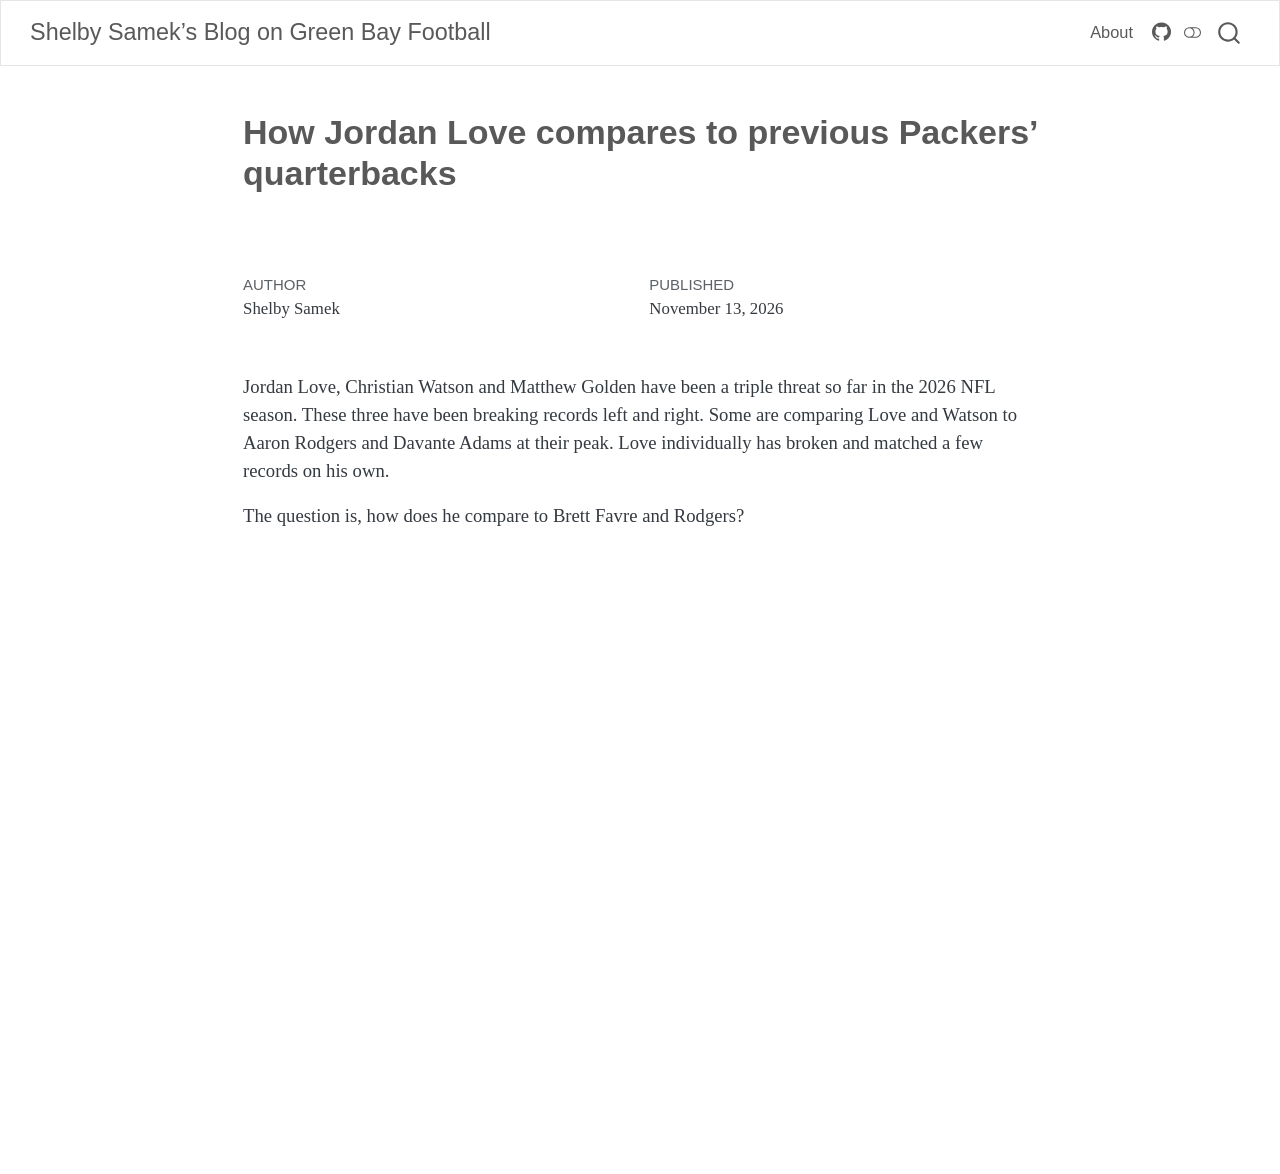
==== posts/greenbay-packers-football-jordanlove/index.html @ 393fd50a "commit intro" ====
<!DOCTYPE html>
<html xmlns="http://www.w3.org/1999/xhtml" lang="en" xml:lang="en"><head>

<meta charset="utf-8">
<meta name="generator" content="quarto-1.11.9">

<meta name="viewport" content="width=device-width, initial-scale=1.0, user-scalable=yes">

<meta name="author" content="Shelby Samek">
<meta name="dcterms.date" content="2026-11-13">

<title>How Jordan Love compares to previous Packers’ quarterbacks – Shelby Samek's Blog on Green Bay Football</title>
<style>
/* Default styles provided by pandoc.
** See https://pandoc.org/MANUAL.html#variables-for-html for config info.
*/
span.smallcaps{font-variant: small-caps;}
div.columns{display: flex; gap: 1.5em;}
div.column{flex: auto;}
@media screen {
div.columns{gap: min(4vw, 1.5em);}
div.column{overflow-x: auto;}
}
div.hanging-indent{margin-left: 1.5em; text-indent: -1.5em;}
ul.task-list{list-style: none;}
ul.task-list li input[type="checkbox"] {
  width: 0.8em;
  margin: 0 0.8em 0.2em -1em; /* quarto-specific, see https://github.com/quarto-dev/quarto-cli/issues/4556 */ 
  vertical-align: middle;
}
</style>


<script src="../../site_libs/quarto-nav/quarto-nav.js"></script>
<script src="../../site_libs/quarto-nav/headroom.min.js"></script>
<script src="../../site_libs/clipboard/clipboard.min.js"></script>
<script src="../../site_libs/quarto-search/autocomplete.umd.js"></script>
<script src="../../site_libs/quarto-search/fuse.min.js"></script>
<script src="../../site_libs/quarto-search/quarto-search.js"></script>
<meta name="quarto:offset" content="../../">
<link href="../../logo.png" rel="icon" type="image/png">
<script src="../../site_libs/quarto-html/quarto.js" type="module"></script>
<script src="../../site_libs/quarto-html/tabsets/tabsets.js" type="module"></script>
<script src="../../site_libs/quarto-html/scrollable-regions/scrollable-regions.js" type="module"></script>
<script src="../../site_libs/quarto-html/popper.min.js"></script>
<script src="../../site_libs/quarto-html/tippy.umd.min.js"></script>
<script src="../../site_libs/quarto-html/anchor.min.js"></script>
<link href="../../site_libs/quarto-html/tippy.css" rel="stylesheet">
<link href="../../site_libs/quarto-html/quarto-syntax-highlighting-63b5708e65d6cd79cd7618c58d0c21e7.css" rel="stylesheet" class="quarto-color-scheme" id="quarto-text-highlighting-styles">
<link href="../../site_libs/quarto-html/quarto-syntax-highlighting-dark-447e42e69aaa9833c0ba1b986f430b20.css" rel="stylesheet" class="quarto-color-scheme quarto-color-alternate" id="quarto-text-highlighting-styles">
<link href="../../site_libs/quarto-html/quarto-syntax-highlighting-63b5708e65d6cd79cd7618c58d0c21e7.css" rel="stylesheet" class="quarto-color-scheme-extra" id="quarto-text-highlighting-styles">
<script src="../../site_libs/bootstrap/bootstrap.min.js"></script>
<link href="../../site_libs/bootstrap/bootstrap-icons.css" rel="stylesheet">
<link href="../../site_libs/bootstrap/bootstrap-cbed20f07cd0a3452a6886fe8d146970.min.css" rel="stylesheet" append-hash="true" class="quarto-color-scheme" id="quarto-bootstrap" data-mode="light">
<link href="../../site_libs/bootstrap/bootstrap-dark-181d6909a009fe39f73b5212012c69f5.min.css" rel="stylesheet" append-hash="true" class="quarto-color-scheme quarto-color-alternate" id="quarto-bootstrap" data-mode="dark">
<link href="../../site_libs/bootstrap/bootstrap-cbed20f07cd0a3452a6886fe8d146970.min.css" rel="stylesheet" append-hash="true" class="quarto-color-scheme-extra" id="quarto-bootstrap" data-mode="light">
<script id="quarto-search-options" type="application/json">{
  "location": "navbar",
  "copy-button": false,
  "collapse-after": 3,
  "panel-placement": "end",
  "type": "overlay",
  "limit": 50,
  "keyboard-shortcut": [
    "f",
    "/",
    "s"
  ],
  "show-item-context": false,
  "language": {
    "search-no-results-text": "No results",
    "search-matching-documents-text": "matching documents",
    "search-copy-link-title": "Copy link to search",
    "search-hide-matches-text": "Hide additional matches",
    "search-more-match-text": "more match in this document",
    "search-more-matches-text": "more matches in this document",
    "search-clear-button-title": "Clear",
    "search-text-placeholder": "",
    "search-detached-cancel-button-title": "Cancel",
    "search-submit-button-title": "Submit",
    "search-label": "Search"
  }
}</script>


<link rel="stylesheet" href="../../styles.css">
</head>

<body class="nav-fixed fullcontent quarto-light"><a id="quarto-skip-link" class="visually-hidden-focusable" href="#quarto-document-content">Skip to main content</a><script id="quarto-html-before-body" type="application/javascript">
    const toggleBodyColorMode = (bsSheetEl) => {
      const mode = bsSheetEl.getAttribute("data-mode");
      const bodyEl = window.document.querySelector("body");
      if (mode === "dark") {
        bodyEl.classList.add("quarto-dark");
        bodyEl.classList.remove("quarto-light");
      } else {
        bodyEl.classList.add("quarto-light");
        bodyEl.classList.remove("quarto-dark");
      }
    }
    const toggleBodyColorPrimary = () => {
      const bsSheetEl = window.document.querySelector("link#quarto-bootstrap:not([rel=disabled-stylesheet])");
      if (bsSheetEl) {
        toggleBodyColorMode(bsSheetEl);
      }
    }
    const setColorSchemeToggle = (alternate) => {
      const toggles = window.document.querySelectorAll('.quarto-color-scheme-toggle');
      for (let i=0; i < toggles.length; i++) {
        const toggle = toggles[i];
        if (toggle) {
          toggle.setAttribute("aria-checked", alternate ? "true" : "false");
          if (alternate) {
            toggle.classList.add("alternate");
          } else {
            toggle.classList.remove("alternate");
          }
        }
      }
    };
    const toggleColorMode = (alternate) => {
      // Switch the stylesheets
      const primaryStylesheets = window.document.querySelectorAll('link.quarto-color-scheme:not(.quarto-color-alternate)');
      const alternateStylesheets = window.document.querySelectorAll('link.quarto-color-scheme.quarto-color-alternate');
      manageTransitions('#quarto-margin-sidebar .nav-link', false);
      if (alternate) {
        // note: dark is layered on light, we don't disable primary!
        enableStylesheet(alternateStylesheets);
        for (const sheetNode of alternateStylesheets) {
          if (sheetNode.id === "quarto-bootstrap") {
            toggleBodyColorMode(sheetNode);
          }
        }
      } else {
        disableStylesheet(alternateStylesheets);
        enableStylesheet(primaryStylesheets)
        toggleBodyColorPrimary();
      }
      manageTransitions('#quarto-margin-sidebar .nav-link', true);
      // Switch the toggles
      setColorSchemeToggle(alternate)
    }
    // Hack to workaround the fact that safari doesn't
    // properly recolor the scrollbar when toggling (#1455).
    // Not run on load: stylesheets are set before first paint there, and
    // scrolling would undo the scroll to a URL fragment (#14973).
    // The one pixel nudge keeps the reader where they were.
    const refreshSafariScrollbar = () => {
      if (navigator.userAgent.indexOf('Safari') > 0 && navigator.userAgent.indexOf('Chrome') == -1) {
        manageTransitions("body", false);
        const scrollY = window.scrollY;
        window.scrollTo(0, scrollY > 0 ? scrollY - 1 : 1);
        setTimeout(() => {
          window.scrollTo(0, scrollY);
          manageTransitions("body", true);
        }, 40);
      }
    }
    const disableStylesheet = (stylesheets) => {
      for (let i=0; i < stylesheets.length; i++) {
        const stylesheet = stylesheets[i];
        stylesheet.rel = 'disabled-stylesheet';
      }
    }
    const enableStylesheet = (stylesheets) => {
      for (let i=0; i < stylesheets.length; i++) {
        const stylesheet = stylesheets[i];
        if(stylesheet.rel !== 'stylesheet') { // for Chrome, which will still FOUC without this check
          stylesheet.rel = 'stylesheet';
        }
      }
    }
    const manageTransitions = (selector, allowTransitions) => {
      const els = window.document.querySelectorAll(selector);
      for (let i=0; i < els.length; i++) {
        const el = els[i];
        if (allowTransitions) {
          el.classList.remove('notransition');
        } else {
          el.classList.add('notransition');
        }
      }
    }
    const isFileUrl = () => {
      return window.location.protocol === 'file:';
    }
    const hasAlternateSentinel = () => {
      let styleSentinel = getColorSchemeSentinel();
      if (styleSentinel !== null) {
        return styleSentinel === "alternate";
      } else {
        return false;
      }
    }
    const setStyleSentinel = (alternate) => {
      const value = alternate ? "alternate" : "default";
      if (!isFileUrl()) {
        window.localStorage.setItem("quarto-color-scheme", value);
      } else {
        localAlternateSentinel = value;
      }
    }
    const getColorSchemeSentinel = () => {
      if (!isFileUrl()) {
        const storageValue = window.localStorage.getItem("quarto-color-scheme");
        return storageValue != null ? storageValue : localAlternateSentinel;
      } else {
        return localAlternateSentinel;
      }
    }
    const toggleGiscusIfUsed = (isAlternate, darkModeDefault) => {
      const baseTheme = document.querySelector('#giscus-base-theme')?.value ?? 'light';
      const alternateTheme = document.querySelector('#giscus-alt-theme')?.value ?? 'dark';
      let newTheme = '';
      if(authorPrefersDark) {
        newTheme = isAlternate ? baseTheme : alternateTheme;
      } else {
        newTheme = isAlternate ? alternateTheme : baseTheme;
      }
      const changeGiscusTheme = () => {
        // From: https://github.com/giscus/giscus/issues/336
        const sendMessage = (message) => {
          const iframe = document.querySelector('iframe.giscus-frame');
          if (!iframe) return;
          iframe.contentWindow.postMessage({ giscus: message }, 'https://giscus.app');
        }
        sendMessage({
          setConfig: {
            theme: newTheme
          }
        });
      }
      const isGiscussLoaded = window.document.querySelector('iframe.giscus-frame') !== null;
      if (isGiscussLoaded) {
        changeGiscusTheme();
      }
    };
    const authorPrefersDark = false;
    const darkModeDefault = authorPrefersDark;
      document.querySelector('link#quarto-text-highlighting-styles.quarto-color-scheme-extra').rel = 'disabled-stylesheet';
      document.querySelector('link#quarto-bootstrap.quarto-color-scheme-extra').rel = 'disabled-stylesheet';
    let localAlternateSentinel = darkModeDefault ? 'alternate' : 'default';
    // Dark / light mode switch
    window.quartoToggleColorScheme = () => {
      // Read the current dark / light value
      let toAlternate = !hasAlternateSentinel();
      toggleColorMode(toAlternate);
      refreshSafariScrollbar();
      setStyleSentinel(toAlternate);
      toggleGiscusIfUsed(toAlternate, darkModeDefault);
      window.dispatchEvent(new Event('resize'));
    };
    // Switch to dark mode if need be
    if (hasAlternateSentinel()) {
      toggleColorMode(true);
    } else {
      toggleColorMode(false);
    }
  </script>

<div id="quarto-search-results"></div>
  <header id="quarto-header" class="headroom fixed-top quarto-banner">
    <nav class="navbar navbar-expand-lg " data-bs-theme="dark" aria-label="Site">
      <div class="navbar-container container-fluid">
      <div class="navbar-brand-container mx-auto">
    <a class="navbar-brand" href="../../index.html">
    <span class="navbar-title">Shelby Samek’s Blog on Green Bay Football</span>
    </a>
  </div>
          <button class="navbar-toggler" type="button" data-bs-toggle="collapse" data-bs-target="#navbarCollapse" aria-controls="navbarCollapse" aria-expanded="false" aria-label="Toggle navigation" onclick="if (window.quartoToggleHeadroom) { window.quartoToggleHeadroom(); }">
  <span class="navbar-toggler-icon"></span>
</button>
          <div class="collapse navbar-collapse" id="navbarCollapse">
            <ul class="navbar-nav navbar-nav-scroll ms-auto">
  <li class="nav-item">
    <a class="nav-link" href="../../about.html"> 
<span class="menu-text">About</span></a>
  </li>  
  <li class="nav-item compact">
    <a class="nav-link" href="https://github.com/shelbysamek"> <i class="bi bi-github" role="img">
</i> 
<span class="menu-text"></span></a>
  </li>  
</ul>
          </div> <!-- /navcollapse -->
            <div class="quarto-navbar-tools">
  <button type="button" role="switch" aria-checked="false" class="quarto-color-scheme-toggle quarto-navigation-tool  px-1" onclick="window.quartoToggleColorScheme(); return false;" title="Toggle dark mode" aria-label="Toggle dark mode"><i class="bi"></i></button>
</div>
            <div id="quarto-search" class="" title="Search"></div>
      </div> <!-- /container-fluid -->
    </nav>
</header>
<!-- content -->
<header id="title-block-header" class="quarto-title-block default page-columns page-full">
  <div class="quarto-title-banner page-columns page-full">
    <div class="quarto-title column-body">
      <h1 class="title">How Jordan Love compares to previous Packers’ quarterbacks</h1>
                      </div>
  </div>
    
  
  <div class="quarto-title-meta">

      <div>
      <div class="quarto-title-meta-heading">Author</div>
      <div class="quarto-title-meta-contents">
               <p>Shelby Samek </p>
            </div>
    </div>
      
      <div>
      <div class="quarto-title-meta-heading">Published</div>
      <div class="quarto-title-meta-contents">
        <p class="date">November 13, 2026</p>
      </div>
    </div>
    
      
    </div>
    
  
  </header><div id="quarto-content" class="quarto-container page-columns page-rows-contents page-layout-article page-navbar">
<!-- sidebar -->
<!-- margin-sidebar -->
    
<!-- main -->
<main class="content quarto-banner-title-block" id="quarto-document-content" tabindex="-1">






<p>Jordan Love, Christian Watson and Matthew Golden have been a triple threat so far in the 2026 NFL season. These three have been breaking records left and right. Some are comparing Love and Watson to Aaron Rodgers and Davante Adams at their peak. Love individually has broken and matched a few records on his own.</p>
<p>The question is, how does he compare to Brett Favre and Rodgers?</p>
<p><br>
</p>



</main> <!-- /main -->
<script id="quarto-html-after-body" type="application/javascript">
  window.document.addEventListener("DOMContentLoaded", function (event) {
    // Ensure there is a toggle, if there isn't float one in the top right
    if (window.document.querySelector('.quarto-color-scheme-toggle') === null) {
      const toggle = window.document.createElement('button');
      toggle.type = "button";
      toggle.setAttribute("role", "switch");
      toggle.setAttribute("aria-checked", "false");
      toggle.classList.add('top-right');
      toggle.classList.add('quarto-color-scheme-toggle');
      toggle.setAttribute("aria-label", "Toggle dark mode");
      toggle.onclick = function() { try { window.quartoToggleColorScheme(); } catch {} return false; };
      const i = window.document.createElement("i");
      i.classList.add('bi');
      toggle.appendChild(i);
      // Put the toggle in a landmark of its own, so that landmark navigation
      // can reach it.
      //
      // The container is always a fresh direct child of body, and the toggle is
      // never moved into page furniture that the theme or the author controls.
      // The toggle is positioned against the page, so any ancestor that
      // establishes a containing block captures it: a positioned element or a
      // grid for position: absolute, and transform, filter, will-change or
      // contain for position: fixed. A direct child of body has none of these
      // to inherit, and the shift when one appears is silent and visual.
      //
      // ARIA says a document should have at most one banner, and axe reports a
      // duplicate whether or not the banners carry distinct labels. So use a
      // header when the page has no banner yet, and a named region otherwise.
      //
      // A header is a banner wherever it sits, unless it is inside sectioning
      // content, so this cannot just look at the children of body: a custom
      // page layout wraps the title block header in a plain div. An explicit
      // role="banner" always counts.
      const sectioning = 'article, aside, main, nav, section, [role="article"], [role="complementary"], [role="main"], [role="navigation"], [role="region"]';
      const hasBanner = Array.from(
        window.document.querySelectorAll('header:not([role]), [role="banner"]')
      ).some(function(el) {
        return el.hasAttribute("role") || el.closest(sectioning) === null;
      });
      const container = window.document.createElement(hasBanner ? "div" : "header");
      if (hasBanner) {
        container.setAttribute("role", "region");
        container.setAttribute("aria-label", "Toggle dark mode");
      }
      container.classList.add('quarto-color-scheme-toggle-container');
      container.appendChild(toggle);
      window.document.body.appendChild(container);
    }
    setColorSchemeToggle(hasAlternateSentinel())
    const icon = "";
    const anchorJS = new window.AnchorJS();
    anchorJS.options = {
      placement: 'right',
      icon: icon
    };
    anchorJS.add('.anchored');
    const isCodeAnnotation = (el) => {
      for (const clz of el.classList) {
        if (clz.startsWith('code-annotation-')) {                     
          return true;
        }
      }
      return false;
    }
    const onCopySuccess = function(e) {
      // button target
      const button = e.trigger;
      // don't keep focus
      button.blur();
      // flash "checked"
      button.classList.add('code-copy-button-checked');
      var currentTitle = button.getAttribute("title");
      button.setAttribute("title", "Copied!");
      let tooltip;
      if (window.bootstrap) {
        button.setAttribute("data-bs-toggle", "tooltip");
        button.setAttribute("data-bs-placement", "left");
        button.setAttribute("data-bs-title", "Copied!");
        tooltip = new bootstrap.Tooltip(button, 
          { trigger: "manual", 
            customClass: "code-copy-button-tooltip",
            offset: [0, -8]});
        tooltip.show();    
      }
      setTimeout(function() {
        if (tooltip) {
          tooltip.hide();
          button.removeAttribute("data-bs-title");
          button.removeAttribute("data-bs-toggle");
          button.removeAttribute("data-bs-placement");
        }
        button.setAttribute("title", currentTitle);
        button.classList.remove('code-copy-button-checked');
      }, 1000);
      // clear code selection
      e.clearSelection();
    }
    const getTextToCopy = function(trigger) {
      const outerScaffold = trigger.parentElement.cloneNode(true);
      const codeEl = outerScaffold.querySelector('code');
      for (const childEl of codeEl.children) {
        if (isCodeAnnotation(childEl)) {
          childEl.remove();
        }
      }
      return codeEl.innerText;
    }
    const clipboard = new window.ClipboardJS('.code-copy-button:not([data-in-quarto-modal])', {
      text: getTextToCopy
    });
    clipboard.on('success', onCopySuccess);
    if (window.document.getElementById('quarto-embedded-source-code-modal')) {
      const clipboardModal = new window.ClipboardJS('.code-copy-button[data-in-quarto-modal]', {
        text: getTextToCopy,
        container: window.document.getElementById('quarto-embedded-source-code-modal')
      });
      clipboardModal.on('success', onCopySuccess);
    }
      var localhostRegex = new RegExp(/^(?:http|https):\/\/localhost\:?[0-9]*\//);
      var mailtoRegex = new RegExp(/^mailto:/);
        var filterRegex = new RegExp('/' + window.location.host + '/');
      var isInternal = (href) => {
          return filterRegex.test(href) || localhostRegex.test(href) || mailtoRegex.test(href);
      }
      // Inspect non-navigation links and adorn them if external
      window.quartoDecorateExternalLinks = function (root) {
     var links = (root || window.document).querySelectorAll('a[href]:not(.nav-link):not(.navbar-brand):not(.toc-action):not(.sidebar-link):not(.sidebar-item-toggle):not(.pagination-link):not(.no-external):not([aria-hidden]):not(.dropdown-item):not(.quarto-navigation-tool):not(.about-link)');
      for (var i=0; i<links.length; i++) {
        const link = links[i];
        if (!isInternal(link.href)) {
          // undo the damage that might have been done by quarto-nav.js in the case of
          // links that we want to consider external
          if (link.dataset.originalHref !== undefined) {
            link.href = link.dataset.originalHref;
          }
          if (!link.classList.contains('no-external-icon')) {
          }
        }
      }
      };
      window.quartoDecorateExternalLinks(window.document);
    // Esc closes the popup (WCAG 1.4.13) and focus leaving both trigger and
    // popup closes it (WCAG 2.4.11); tippy handles neither for interactive popups.
    const hideOnEscAndFocusOut = {
      name: 'hideOnEscAndFocusOut',
      defaultValue: true,
      fn(instance) {
        const dismiss = () => {
          // A show scheduled by the trigger delay would otherwise reopen it
          instance.clearDelayTimeouts();
          instance.hide();
        };
        const onKeyDown = (event) => {
          if (event.key !== 'Escape') {
            return;
          }
          // Keep Esc from also reaching page handlers (e.g. reveal.js overview),
          // except an open reveal.js slide menu, which Esc should close too.
          // The menu handles keys only when its keyboard option is on.
          const menuHandlesEsc = window.Reveal?.getPlugin?.('menu')?.isOpen() &&
            window.Reveal.getConfig().menu?.keyboard !== false;
          if (!menuHandlesEsc) {
            event.stopPropagation();
          }
          if (instance.popper.contains(window.document.activeElement)) {
            // Disabled while refocusing so the focus trigger does not reopen it
            instance.disable();
            instance.reference.focus();
            instance.enable();
          }
          dismiss();
        };
        const onFocusOut = (event) => {
          const target = event.relatedTarget;
          if (target && !instance.reference.contains(target) &&
              !instance.popper.contains(target)) {
            dismiss();
          }
        };
        // On the trigger too: a click trigger (code-annotations: select) has no
        // blur handling. Attached for the instance's lifetime so leaving the
        // trigger also cancels a show still pending on the trigger delay.
        instance.reference.addEventListener('focusout', onFocusOut);
        return {
          onShow() {
            window.document.addEventListener('keydown', onKeyDown, true);
            instance.popper.addEventListener('focusout', onFocusOut);
          },
          onHide() {
            window.document.removeEventListener('keydown', onKeyDown, true);
            instance.popper.removeEventListener('focusout', onFocusOut);
          },
          onDestroy() {
            instance.reference.removeEventListener('focusout', onFocusOut);
          },
        };
      },
    };
    function tippyHover(el, contentFn, onTriggerFn, onUntriggerFn) {
      const config = {
        allowHTML: true,
        maxWidth: 500,
        delay: 100,
        arrow: false,
        appendTo: function(el) {
            return el.parentElement;
        },
        interactive: true,
        interactiveBorder: 10,
        theme: 'quarto',
        placement: 'bottom-start',
        plugins: [hideOnEscAndFocusOut],
      };
      if (contentFn) {
        config.content = contentFn;
      }
      if (onTriggerFn) {
        config.onTrigger = onTriggerFn;
      }
      if (onUntriggerFn) {
        config.onUntrigger = onUntriggerFn;
      }
      window.tippy(el, config); 
    }
    const noterefs = window.document.querySelectorAll('a[role="doc-noteref"]');
    for (var i=0; i<noterefs.length; i++) {
      const ref = noterefs[i];
      tippyHover(ref, function() {
        // use id or data attribute instead here
        let href = ref.getAttribute('data-footnote-href') || ref.getAttribute('href');
        try { href = new URL(href).hash; } catch {}
        const id = href.replace(/^#\/?/, "");
        const note = window.document.getElementById(id);
        if (note) {
          return note.innerHTML;
        } else {
          return "";
        }
      });
    }
    const xrefs = window.document.querySelectorAll('a.quarto-xref');
    const processXRef = (id, note) => {
      // Strip column container classes
      const stripColumnClz = (el) => {
        el.classList.remove("page-full", "page-columns");
        if (el.children) {
          for (const child of el.children) {
            stripColumnClz(child);
          }
        }
      }
      stripColumnClz(note)
      if (id === null || id.startsWith('sec-')) {
        // Special case sections, only their first couple elements
        const container = document.createElement("div");
        if (note.children && note.children.length > 2) {
          container.appendChild(note.children[0].cloneNode(true));
          for (let i = 1; i < note.children.length; i++) {
            const child = note.children[i];
            if (child.tagName === "P" && child.innerText === "") {
              continue;
            } else {
              container.appendChild(child.cloneNode(true));
              break;
            }
          }
          if (window.Quarto?.typesetMath) {
            window.Quarto.typesetMath(container);
          }
          return container.innerHTML
        } else {
          if (window.Quarto?.typesetMath) {
            window.Quarto.typesetMath(note);
          }
          return note.innerHTML;
        }
      } else {
        // Remove any anchor links if they are present
        const anchorLink = note.querySelector('a.anchorjs-link');
        if (anchorLink) {
          anchorLink.remove();
        }
        if (window.Quarto?.typesetMath) {
          window.Quarto.typesetMath(note);
        }
        if (note.classList.contains("callout")) {
          return note.outerHTML;
        } else {
          return note.innerHTML;
        }
      }
    }
    for (var i=0; i<xrefs.length; i++) {
      const xref = xrefs[i];
      tippyHover(xref, undefined, function(instance) {
        instance.disable();
        let url = xref.getAttribute('href');
        let hash = undefined; 
        if (url.startsWith('#')) {
          hash = url;
        } else {
          try { hash = new URL(url).hash; } catch {}
        }
        if (hash) {
          const id = hash.replace(/^#\/?/, "");
          const note = window.document.getElementById(id);
          if (note !== null) {
            try {
              const html = processXRef(id, note.cloneNode(true));
              instance.setContent(html);
            } finally {
              instance.enable();
              instance.show();
            }
          } else {
            // See if we can fetch this
            fetch(url.split('#')[0])
            .then(res => res.text())
            .then(html => {
              const parser = new DOMParser();
              const htmlDoc = parser.parseFromString(html, "text/html");
              const note = htmlDoc.getElementById(id);
              if (note !== null) {
                const html = processXRef(id, note);
                instance.setContent(html);
              } 
            }).finally(() => {
              instance.enable();
              instance.show();
            });
          }
        } else {
          // See if we can fetch a full url (with no hash to target)
          // This is a special case and we should probably do some content thinning / targeting
          fetch(url)
          .then(res => res.text())
          .then(html => {
            const parser = new DOMParser();
            const htmlDoc = parser.parseFromString(html, "text/html");
            const note = htmlDoc.querySelector('main.content');
            if (note !== null) {
              // This should only happen for chapter cross references
              // (since there is no id in the URL)
              // remove the first header
              if (note.children.length > 0 && note.children[0].tagName === "HEADER") {
                note.children[0].remove();
              }
              const html = processXRef(null, note);
              instance.setContent(html);
            } 
          }).finally(() => {
            instance.enable();
            instance.show();
          });
        }
      }, function(instance) {
      });
    }
        let selectedAnnoteEl;
        const selectorForAnnotation = ( cell, annotation) => {
          let cellAttr = 'data-code-cell="' + cell + '"';
          let lineAttr = 'data-code-annotation="' +  annotation + '"';
          const selector = 'span[' + cellAttr + '][' + lineAttr + ']';
          return selector;
        }
        const selectCodeLines = (annoteEl) => {
          const doc = window.document;
          const targetCell = annoteEl.getAttribute("data-target-cell");
          const targetAnnotation = annoteEl.getAttribute("data-target-annotation");
          const annoteSpan = window.document.querySelector(selectorForAnnotation(targetCell, targetAnnotation));
          const lines = annoteSpan.getAttribute("data-code-lines").split(",");
          const lineIds = lines.map((line) => {
            return targetCell + "-" + line;
          })
          // Each band is positioned against its own containing block, which is
          // not the offsetParent of the lines, so place it from client rects.
          const placeBand = (band, firstEl, lastEl, codeBlock) => {
            const container = band.offsetParent;
            if (container === null) {
              return;
            }
            const containerRect = container.getBoundingClientRect();
            // Reveal.js scales slides with a transform, so convert client
            // pixels back to the CSS pixels of the container.
            const scale = containerRect.height / container.offsetHeight || 1;
            const firstRect = firstEl.getBoundingClientRect();
            const lastRect = lastEl.getBoundingClientRect();
            const top = (firstRect.top - containerRect.top) / scale - container.clientTop + container.scrollTop;
            const height = (lastRect.bottom - firstRect.top) / scale;
            band.style.top = top - 2 + "px";
            band.style.height = height + 4 + "px";
            if (codeBlock) {
              // Without the copy button wrapper, the containing block is wider
              // than the code block, so span the code block explicitly.
              const blockRect = codeBlock.getBoundingClientRect();
              band.style.left = (blockRect.left - containerRect.left) / scale - container.clientLeft + container.scrollLeft + "px";
              band.style.width = blockRect.width / scale + "px";
            }
          };
          if (lineIds.length > 0) {
            const el = window.document.getElementById(lineIds[0]);
            const lastEl = window.document.getElementById(lineIds[lineIds.length - 1]);
            const parent = el.parentElement.parentElement;
            // cook up a div (if necessary) and position it
            let div = window.document.getElementById("code-annotation-line-highlight");
            if (div === null) {
              div = window.document.createElement("div");
              div.setAttribute("id", "code-annotation-line-highlight");
              div.style.position = 'absolute';
              parent.appendChild(div);
            }
            placeBand(div, el, lastEl, parent.closest("div.sourceCode") || parent);
            let gutterDiv = window.document.getElementById("code-annotation-line-highlight-gutter");
            if (gutterDiv === null) {
              gutterDiv = window.document.createElement("div");
              gutterDiv.setAttribute("id", "code-annotation-line-highlight-gutter");
              gutterDiv.style.position = 'absolute';
              const codeCell = window.document.getElementById(targetCell);
              const gutter = codeCell.querySelector('.code-annotation-gutter');
              gutter.appendChild(gutterDiv);
            }
            placeBand(gutterDiv, el, lastEl);
            selectedAnnoteEl = annoteEl;
          }
        };
        const unselectCodeLines = () => {
          const elementsIds = ["code-annotation-line-highlight", "code-annotation-line-highlight-gutter"];
          elementsIds.forEach((elId) => {
            const div = window.document.getElementById(elId);
            if (div) {
              div.remove();
            }
          });
          selectedAnnoteEl = undefined;
        };
          // Handle positioning of the toggle
      window.addEventListener(
        "resize",
        throttle(() => {
          elRect = undefined;
          if (selectedAnnoteEl) {
            selectCodeLines(selectedAnnoteEl);
          }
        }, 10)
      );
      function throttle(fn, ms) {
      let throttle = false;
      let timer;
        return (...args) => {
          if(!throttle) { // first call gets through
              fn.apply(this, args);
              throttle = true;
          } else { // all the others get throttled
              if(timer) clearTimeout(timer); // cancel #2
              timer = setTimeout(() => {
                fn.apply(this, args);
                timer = throttle = false;
              }, ms);
          }
        };
      }
        // Attach click handler to the DT
        const annoteDls = window.document.querySelectorAll('dt[data-target-cell]');
        for (const annoteDlNode of annoteDls) {
          annoteDlNode.addEventListener('click', (event) => {
            const clickedEl = event.target;
            if (clickedEl !== selectedAnnoteEl) {
              unselectCodeLines();
              const activeEl = window.document.querySelector('dt[data-target-cell].code-annotation-active');
              if (activeEl) {
                activeEl.classList.remove('code-annotation-active');
              }
              selectCodeLines(clickedEl);
              clickedEl.classList.add('code-annotation-active');
            } else {
              // Unselect the line
              unselectCodeLines();
              clickedEl.classList.remove('code-annotation-active');
            }
          });
        }
    const findCites = (el) => {
      const parentEl = el.parentElement;
      if (parentEl) {
        const cites = parentEl.dataset.cites;
        if (cites) {
          return {
            el,
            cites: cites.split(' ')
          };
        } else {
          return findCites(el.parentElement)
        }
      } else {
        return undefined;
      }
    };
    var bibliorefs = window.document.querySelectorAll('a[role="doc-biblioref"]');
    for (var i=0; i<bibliorefs.length; i++) {
      const ref = bibliorefs[i];
      const citeInfo = findCites(ref);
      if (citeInfo) {
        tippyHover(citeInfo.el, function() {
          var popup = window.document.createElement('div');
          citeInfo.cites.forEach(function(cite) {
            var citeDiv = window.document.createElement('div');
            citeDiv.classList.add('hanging-indent');
            citeDiv.classList.add('csl-entry');
            var biblioDiv = window.document.getElementById('ref-' + cite);
            if (biblioDiv) {
              citeDiv.innerHTML = biblioDiv.innerHTML;
            }
            popup.appendChild(citeDiv);
          });
          return popup.innerHTML;
        });
      }
    }
  });
  </script>
  <script type="application/javascript">
  window.quartoScrollableRegionsLabels = {"code":"Scrollable code","output":"Scrollable output"};
  </script>
</div> <!-- /content -->




</body></html>
---- site_libs/quarto-html/tippy.css ----
.tippy-box[data-animation=fade][data-state=hidden]{opacity:0}[data-tippy-root]{max-width:calc(100vw - 10px)}.tippy-box{position:relative;background-color:#333;color:#fff;border-radius:4px;font-size:14px;line-height:1.4;white-space:normal;outline:0;transition-property:transform,visibility,opacity}.tippy-box[data-placement^=top]>.tippy-arrow{bottom:0}.tippy-box[data-placement^=top]>.tippy-arrow:before{bottom:-7px;left:0;border-width:8px 8px 0;border-top-color:initial;transform-origin:center top}.tippy-box[data-placement^=bottom]>.tippy-arrow{top:0}.tippy-box[data-placement^=bottom]>.tippy-arrow:before{top:-7px;left:0;border-width:0 8px 8px;border-bottom-color:initial;transform-origin:center bottom}.tippy-box[data-placement^=left]>.tippy-arrow{right:0}.tippy-box[data-placement^=left]>.tippy-arrow:before{border-width:8px 0 8px 8px;border-left-color:initial;right:-7px;transform-origin:center left}.tippy-box[data-placement^=right]>.tippy-arrow{left:0}.tippy-box[data-placement^=right]>.tippy-arrow:before{left:-7px;border-width:8px 8px 8px 0;border-right-color:initial;transform-origin:center right}.tippy-box[data-inertia][data-state=visible]{transition-timing-function:cubic-bezier(.54,1.5,.38,1.11)}.tippy-arrow{width:16px;height:16px;color:#333}.tippy-arrow:before{content:"";position:absolute;border-color:transparent;border-style:solid}.tippy-content{position:relative;padding:5px 9px;z-index:1}
---- site_libs/quarto-html/quarto-syntax-highlighting-63b5708e65d6cd79cd7618c58d0c21e7.css ----
/* quarto syntax highlight colors */
:root {
  --quarto-hl-ot-color: #003B4F;
  --quarto-hl-at-color: #657422;
  --quarto-hl-ss-color: #20794D;
  --quarto-hl-an-color: #5E5E5E;
  --quarto-hl-fu-color: #4758AB;
  --quarto-hl-st-color: #20794D;
  --quarto-hl-cf-color: #003B4F;
  --quarto-hl-op-color: #5E5E5E;
  --quarto-hl-er-color: #AD0000;
  --quarto-hl-bn-color: #AD0000;
  --quarto-hl-al-color: #AD0000;
  --quarto-hl-va-color: #111111;
  --quarto-hl-bu-color: inherit;
  --quarto-hl-ex-color: inherit;
  --quarto-hl-pp-color: #AD0000;
  --quarto-hl-in-color: #5E5E5E;
  --quarto-hl-vs-color: #20794D;
  --quarto-hl-wa-color: #5E5E5E;
  --quarto-hl-do-color: #5E5E5E;
  --quarto-hl-im-color: #00769E;
  --quarto-hl-ch-color: #20794D;
  --quarto-hl-dt-color: #AD0000;
  --quarto-hl-fl-color: #AD0000;
  --quarto-hl-co-color: #5E5E5E;
  --quarto-hl-cv-color: #5E5E5E;
  --quarto-hl-cn-color: #8f5902;
  --quarto-hl-sc-color: #5E5E5E;
  --quarto-hl-dv-color: #AD0000;
  --quarto-hl-kw-color: #003B4F;
}

/* other quarto variables */
:root {
  --quarto-font-monospace: SFMono-Regular, Menlo, Monaco, Consolas, "Liberation Mono", "Courier New", monospace;
}

/* syntax highlight based on Pandoc's rules */
pre > code.sourceCode > span {
  color: #003B4F;
}

code.sourceCode > span {
  color: #003B4F;
}

div.sourceCode,
div.sourceCode pre.sourceCode {
  color: #003B4F;
}

/* Normal */
code span {
  color: #003B4F;
}

/* Alert */
code span.al {
  color: #AD0000;
  font-style: inherit;
}

/* Annotation */
code span.an {
  color: #5E5E5E;
  font-style: inherit;
}

/* Attribute */
code span.at {
  color: #657422;
  font-style: inherit;
}

/* BaseN */
code span.bn {
  color: #AD0000;
  font-style: inherit;
}

/* BuiltIn */
code span.bu {
  font-style: inherit;
}

/* ControlFlow */
code span.cf {
  color: #003B4F;
  font-weight: bold;
  font-style: inherit;
}

/* Char */
code span.ch {
  color: #20794D;
  font-style: inherit;
}

/* Constant */
code span.cn {
  color: #8f5902;
  font-style: inherit;
}

/* Comment */
code span.co {
  color: #5E5E5E;
  font-style: inherit;
}

/* CommentVar */
code span.cv {
  color: #5E5E5E;
  font-style: italic;
}

/* Documentation */
code span.do {
  color: #5E5E5E;
  font-style: italic;
}

/* DataType */
code span.dt {
  color: #AD0000;
  font-style: inherit;
}

/* DecVal */
code span.dv {
  color: #AD0000;
  font-style: inherit;
}

/* Error */
code span.er {
  color: #AD0000;
  font-style: inherit;
}

/* Extension */
code span.ex {
  font-style: inherit;
}

/* Float */
code span.fl {
  color: #AD0000;
  font-style: inherit;
}

/* Function */
code span.fu {
  color: #4758AB;
  font-style: inherit;
}

/* Import */
code span.im {
  color: #00769E;
  font-style: inherit;
}

/* Information */
code span.in {
  color: #5E5E5E;
  font-style: inherit;
}

/* Keyword */
code span.kw {
  color: #003B4F;
  font-weight: bold;
  font-style: inherit;
}

/* Operator */
code span.op {
  color: #5E5E5E;
  font-style: inherit;
}

/* Other */
code span.ot {
  color: #003B4F;
  font-style: inherit;
}

/* Preprocessor */
code span.pp {
  color: #AD0000;
  font-style: inherit;
}

/* SpecialChar */
code span.sc {
  color: #5E5E5E;
  font-style: inherit;
}

/* SpecialString */
code span.ss {
  color: #20794D;
  font-style: inherit;
}

/* String */
code span.st {
  color: #20794D;
  font-style: inherit;
}

/* Variable */
code span.va {
  color: #111111;
  font-style: inherit;
}

/* VerbatimString */
code span.vs {
  color: #20794D;
  font-style: inherit;
}

/* Warning */
code span.wa {
  color: #5E5E5E;
  font-style: italic;
}

.prevent-inlining {
  content: "</";
}

/*# sourceMappingURL=054cc16b9e9817627be6994582d2ffb5.css.map */
---- site_libs/quarto-html/quarto-syntax-highlighting-dark-447e42e69aaa9833c0ba1b986f430b20.css ----
/* quarto syntax highlight colors */
:root {
  --quarto-hl-al-color: #f07178;
  --quarto-hl-an-color: #d4d0ab;
  --quarto-hl-at-color: #00e0e0;
  --quarto-hl-bn-color: #d4d0ab;
  --quarto-hl-bu-color: #abe338;
  --quarto-hl-ch-color: #abe338;
  --quarto-hl-co-color: #f8f8f2;
  --quarto-hl-cv-color: #ffd700;
  --quarto-hl-cn-color: #ffd700;
  --quarto-hl-cf-color: #ffa07a;
  --quarto-hl-dt-color: #ffa07a;
  --quarto-hl-dv-color: #d4d0ab;
  --quarto-hl-do-color: #f8f8f2;
  --quarto-hl-er-color: #f07178;
  --quarto-hl-ex-color: #00e0e0;
  --quarto-hl-fl-color: #d4d0ab;
  --quarto-hl-fu-color: #ffa07a;
  --quarto-hl-im-color: #abe338;
  --quarto-hl-in-color: #d4d0ab;
  --quarto-hl-kw-color: #ffa07a;
  --quarto-hl-op-color: #ffa07a;
  --quarto-hl-ot-color: #00e0e0;
  --quarto-hl-pp-color: #dcc6e0;
  --quarto-hl-re-color: #00e0e0;
  --quarto-hl-sc-color: #abe338;
  --quarto-hl-ss-color: #abe338;
  --quarto-hl-st-color: #abe338;
  --quarto-hl-va-color: #00e0e0;
  --quarto-hl-vs-color: #abe338;
  --quarto-hl-wa-color: #dcc6e0;
}

/* other quarto variables */
:root {
  --quarto-font-monospace: SFMono-Regular, Menlo, Monaco, Consolas, "Liberation Mono", "Courier New", monospace;
}

/* syntax highlight based on Pandoc's rules */
pre > code.sourceCode > span {
  color: #f8f8f2;
}

code.sourceCode > span {
  color: #f8f8f2;
}

div.sourceCode,
div.sourceCode pre.sourceCode {
  color: #f8f8f2;
}

/* Normal */
code span {
  color: #f8f8f2;
}

/* Alert */
code span.al {
  color: #f07178;
}

/* Annotation */
code span.an {
  color: #d4d0ab;
}

/* Attribute */
code span.at {
  color: #00e0e0;
}

/* BaseN */
code span.bn {
  color: #d4d0ab;
}

/* BuiltIn */
code span.bu {
  color: #abe338;
}

/* ControlFlow */
code span.cf {
  font-weight: bold;
  color: #ffa07a;
}

/* Char */
code span.ch {
  color: #abe338;
}

/* Constant */
code span.cn {
  color: #ffd700;
}

/* Comment */
code span.co {
  font-style: italic;
  color: #f8f8f2;
}

/* CommentVar */
code span.cv {
  color: #ffd700;
}

/* Documentation */
code span.do {
  color: #f8f8f2;
}

/* DataType */
code span.dt {
  color: #ffa07a;
}

/* DecVal */
code span.dv {
  color: #d4d0ab;
}

/* Error */
code span.er {
  color: #f07178;
  text-decoration: underline;
}

/* Extension */
code span.ex {
  font-weight: bold;
  color: #00e0e0;
}

/* Float */
code span.fl {
  color: #d4d0ab;
}

/* Function */
code span.fu {
  color: #ffa07a;
}

/* Import */
code span.im {
  color: #abe338;
}

/* Information */
code span.in {
  color: #d4d0ab;
}

/* Keyword */
code span.kw {
  font-weight: bold;
  color: #ffa07a;
}

/* Operator */
code span.op {
  color: #ffa07a;
}

/* Other */
code span.ot {
  color: #00e0e0;
}

/* Preprocessor */
code span.pp {
  color: #dcc6e0;
}

/* RegionMarker */
code span.re {
  background-color: #f8f8f2;
  color: #00e0e0;
}

/* SpecialChar */
code span.sc {
  color: #abe338;
}

/* SpecialString */
code span.ss {
  color: #abe338;
}

/* String */
code span.st {
  color: #abe338;
}

/* Variable */
code span.va {
  color: #00e0e0;
}

/* VerbatimString */
code span.vs {
  color: #abe338;
}

/* Warning */
code span.wa {
  color: #dcc6e0;
}

.prevent-inlining {
  content: "</";
}

/*# sourceMappingURL=be8e1111c2b710f7c3a4926ffa2967aa.css.map */
---- site_libs/quarto-html/quarto-syntax-highlighting-63b5708e65d6cd79cd7618c58d0c21e7.css ----
/* quarto syntax highlight colors */
:root {
  --quarto-hl-ot-color: #003B4F;
  --quarto-hl-at-color: #657422;
  --quarto-hl-ss-color: #20794D;
  --quarto-hl-an-color: #5E5E5E;
  --quarto-hl-fu-color: #4758AB;
  --quarto-hl-st-color: #20794D;
  --quarto-hl-cf-color: #003B4F;
  --quarto-hl-op-color: #5E5E5E;
  --quarto-hl-er-color: #AD0000;
  --quarto-hl-bn-color: #AD0000;
  --quarto-hl-al-color: #AD0000;
  --quarto-hl-va-color: #111111;
  --quarto-hl-bu-color: inherit;
  --quarto-hl-ex-color: inherit;
  --quarto-hl-pp-color: #AD0000;
  --quarto-hl-in-color: #5E5E5E;
  --quarto-hl-vs-color: #20794D;
  --quarto-hl-wa-color: #5E5E5E;
  --quarto-hl-do-color: #5E5E5E;
  --quarto-hl-im-color: #00769E;
  --quarto-hl-ch-color: #20794D;
  --quarto-hl-dt-color: #AD0000;
  --quarto-hl-fl-color: #AD0000;
  --quarto-hl-co-color: #5E5E5E;
  --quarto-hl-cv-color: #5E5E5E;
  --quarto-hl-cn-color: #8f5902;
  --quarto-hl-sc-color: #5E5E5E;
  --quarto-hl-dv-color: #AD0000;
  --quarto-hl-kw-color: #003B4F;
}

/* other quarto variables */
:root {
  --quarto-font-monospace: SFMono-Regular, Menlo, Monaco, Consolas, "Liberation Mono", "Courier New", monospace;
}

/* syntax highlight based on Pandoc's rules */
pre > code.sourceCode > span {
  color: #003B4F;
}

code.sourceCode > span {
  color: #003B4F;
}

div.sourceCode,
div.sourceCode pre.sourceCode {
  color: #003B4F;
}

/* Normal */
code span {
  color: #003B4F;
}

/* Alert */
code span.al {
  color: #AD0000;
  font-style: inherit;
}

/* Annotation */
code span.an {
  color: #5E5E5E;
  font-style: inherit;
}

/* Attribute */
code span.at {
  color: #657422;
  font-style: inherit;
}

/* BaseN */
code span.bn {
  color: #AD0000;
  font-style: inherit;
}

/* BuiltIn */
code span.bu {
  font-style: inherit;
}

/* ControlFlow */
code span.cf {
  color: #003B4F;
  font-weight: bold;
  font-style: inherit;
}

/* Char */
code span.ch {
  color: #20794D;
  font-style: inherit;
}

/* Constant */
code span.cn {
  color: #8f5902;
  font-style: inherit;
}

/* Comment */
code span.co {
  color: #5E5E5E;
  font-style: inherit;
}

/* CommentVar */
code span.cv {
  color: #5E5E5E;
  font-style: italic;
}

/* Documentation */
code span.do {
  color: #5E5E5E;
  font-style: italic;
}

/* DataType */
code span.dt {
  color: #AD0000;
  font-style: inherit;
}

/* DecVal */
code span.dv {
  color: #AD0000;
  font-style: inherit;
}

/* Error */
code span.er {
  color: #AD0000;
  font-style: inherit;
}

/* Extension */
code span.ex {
  font-style: inherit;
}

/* Float */
code span.fl {
  color: #AD0000;
  font-style: inherit;
}

/* Function */
code span.fu {
  color: #4758AB;
  font-style: inherit;
}

/* Import */
code span.im {
  color: #00769E;
  font-style: inherit;
}

/* Information */
code span.in {
  color: #5E5E5E;
  font-style: inherit;
}

/* Keyword */
code span.kw {
  color: #003B4F;
  font-weight: bold;
  font-style: inherit;
}

/* Operator */
code span.op {
  color: #5E5E5E;
  font-style: inherit;
}

/* Other */
code span.ot {
  color: #003B4F;
  font-style: inherit;
}

/* Preprocessor */
code span.pp {
  color: #AD0000;
  font-style: inherit;
}

/* SpecialChar */
code span.sc {
  color: #5E5E5E;
  font-style: inherit;
}

/* SpecialString */
code span.ss {
  color: #20794D;
  font-style: inherit;
}

/* String */
code span.st {
  color: #20794D;
  font-style: inherit;
}

/* Variable */
code span.va {
  color: #111111;
  font-style: inherit;
}

/* VerbatimString */
code span.vs {
  color: #20794D;
  font-style: inherit;
}

/* Warning */
code span.wa {
  color: #5E5E5E;
  font-style: italic;
}

.prevent-inlining {
  content: "</";
}

/*# sourceMappingURL=054cc16b9e9817627be6994582d2ffb5.css.map */
---- styles.css ----
/* css styles */
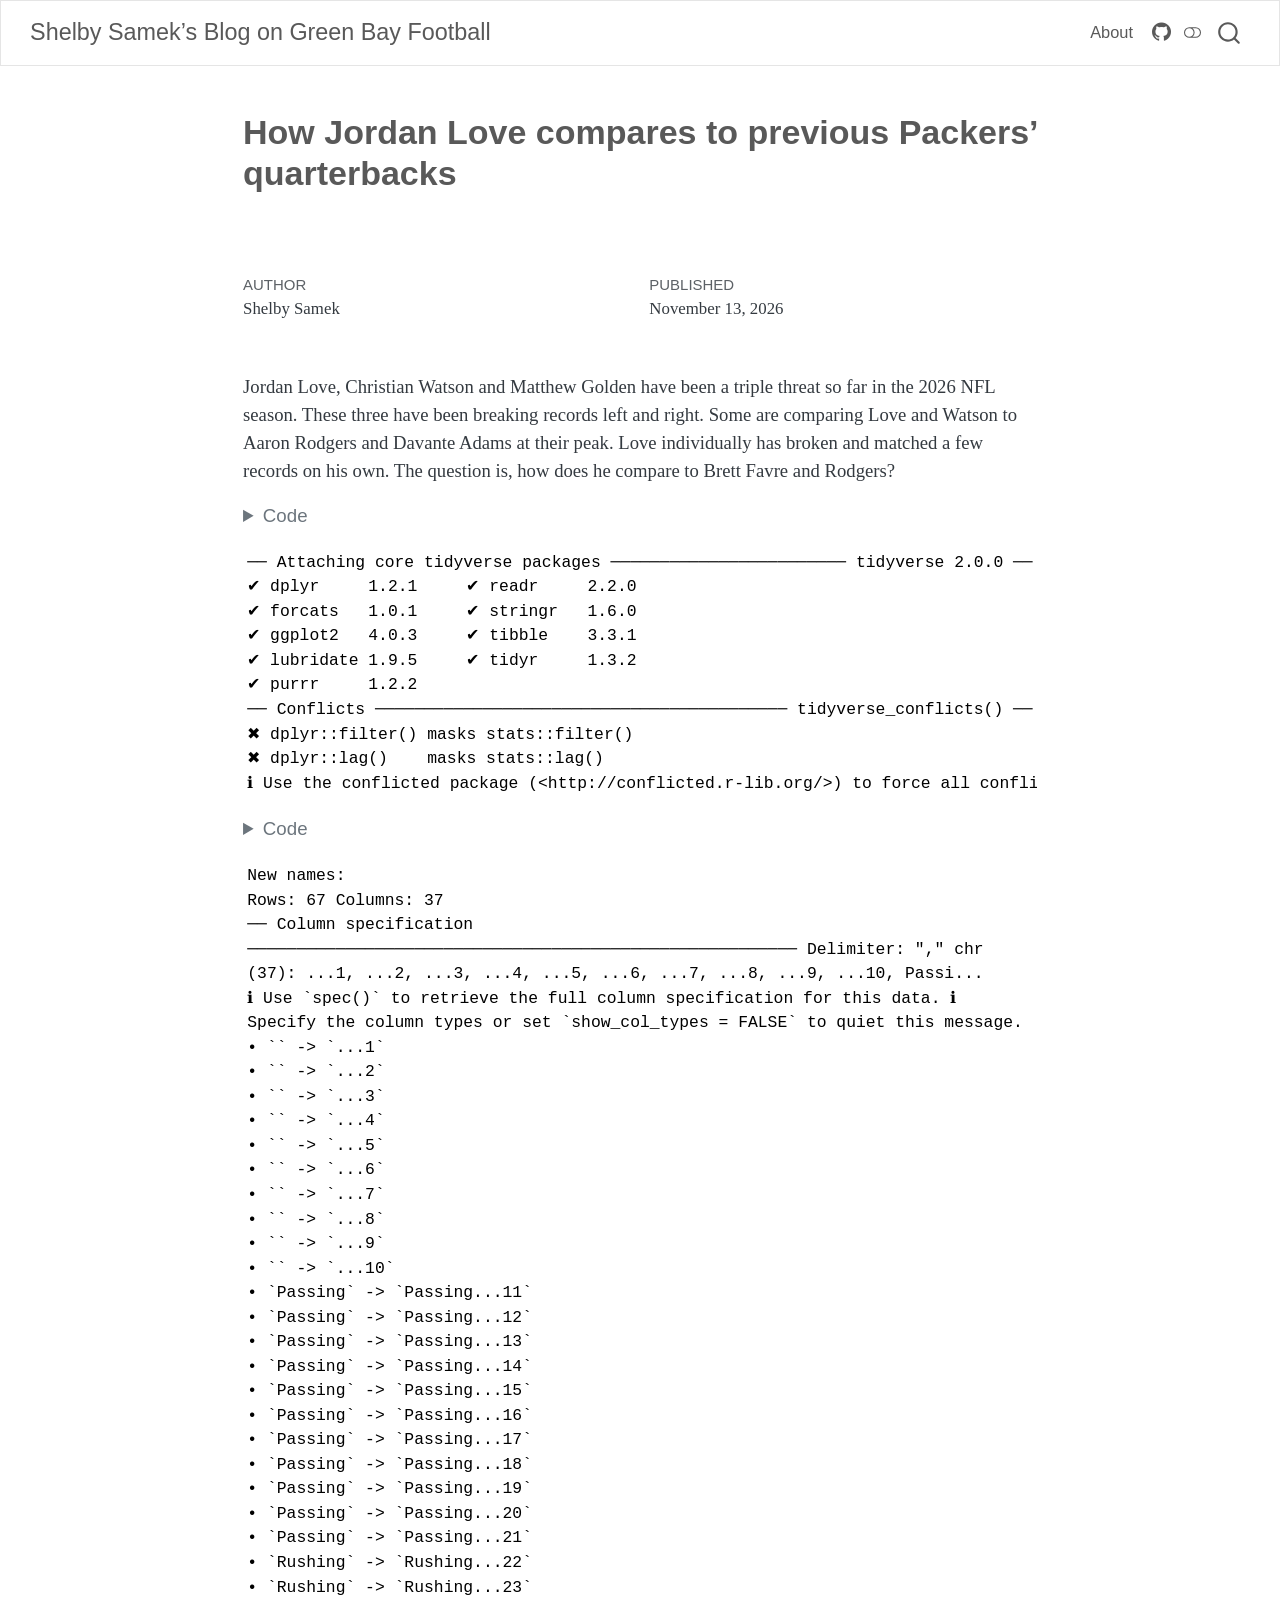
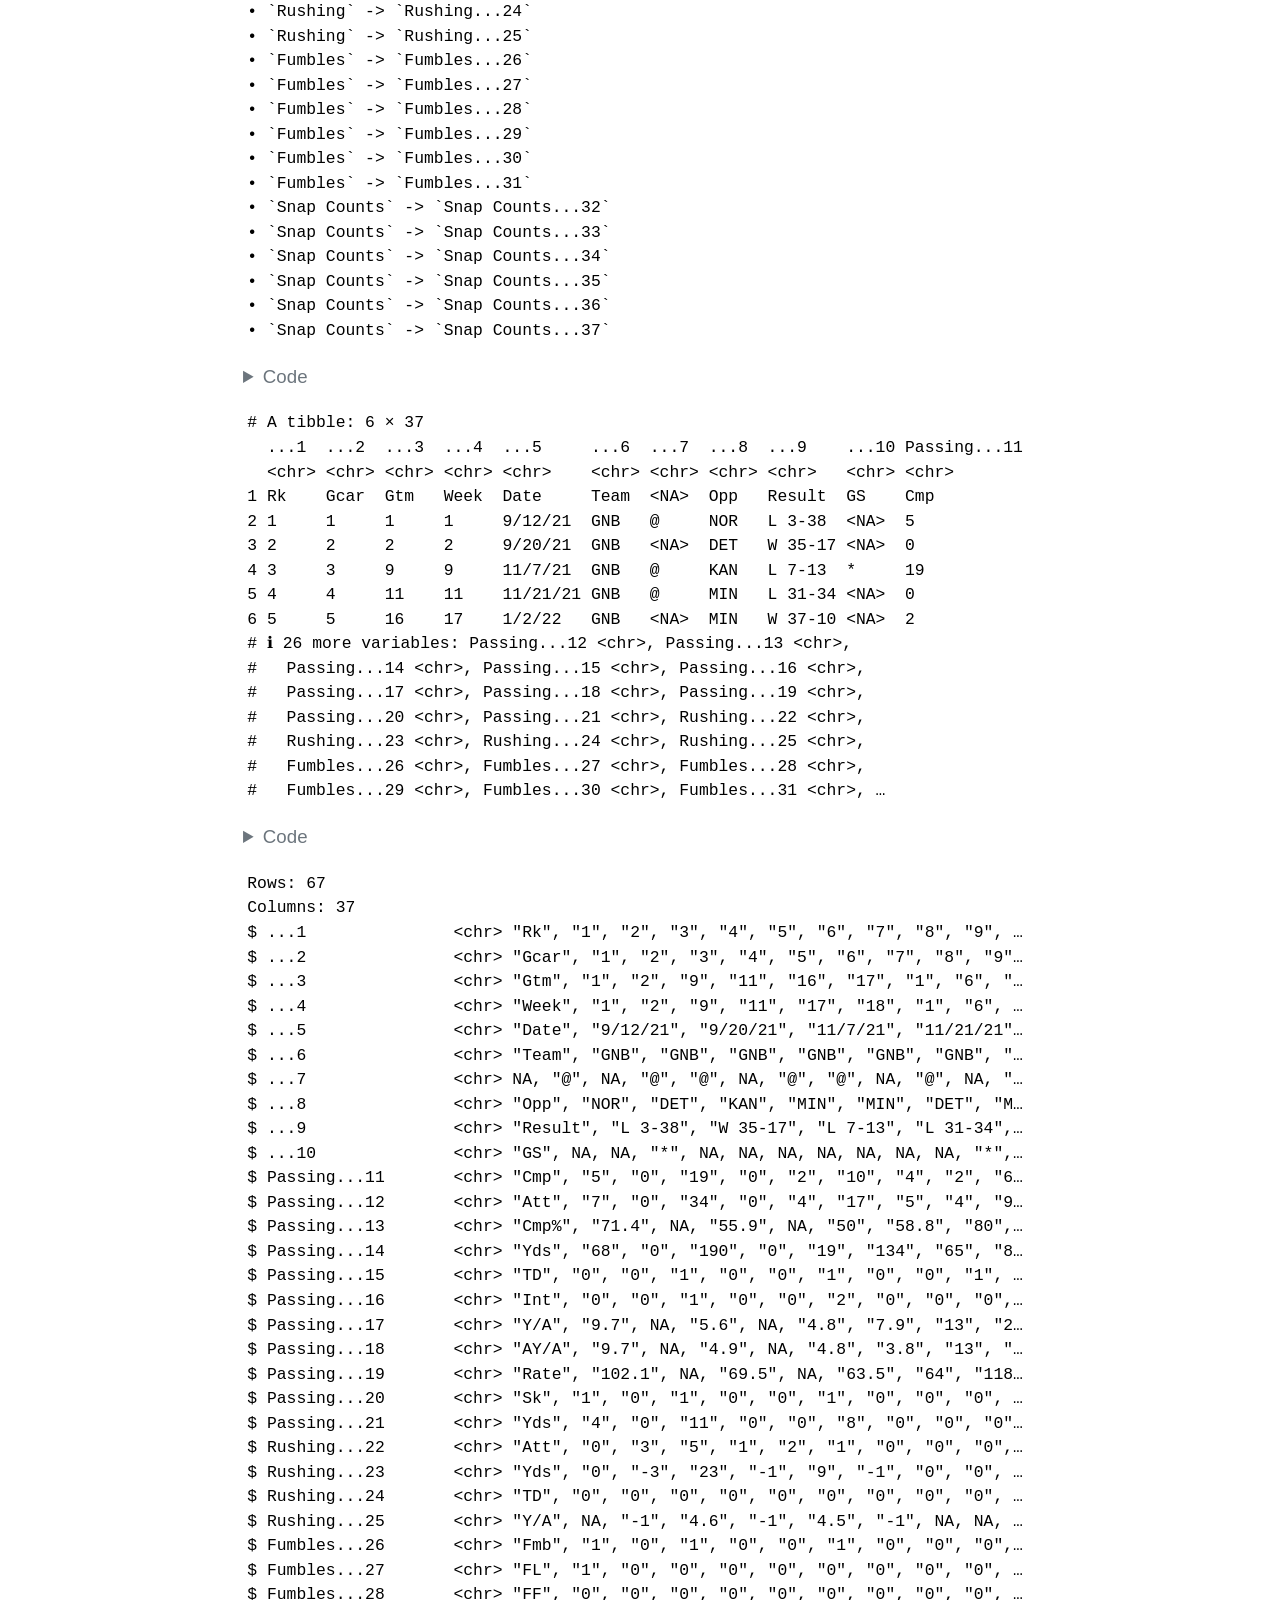
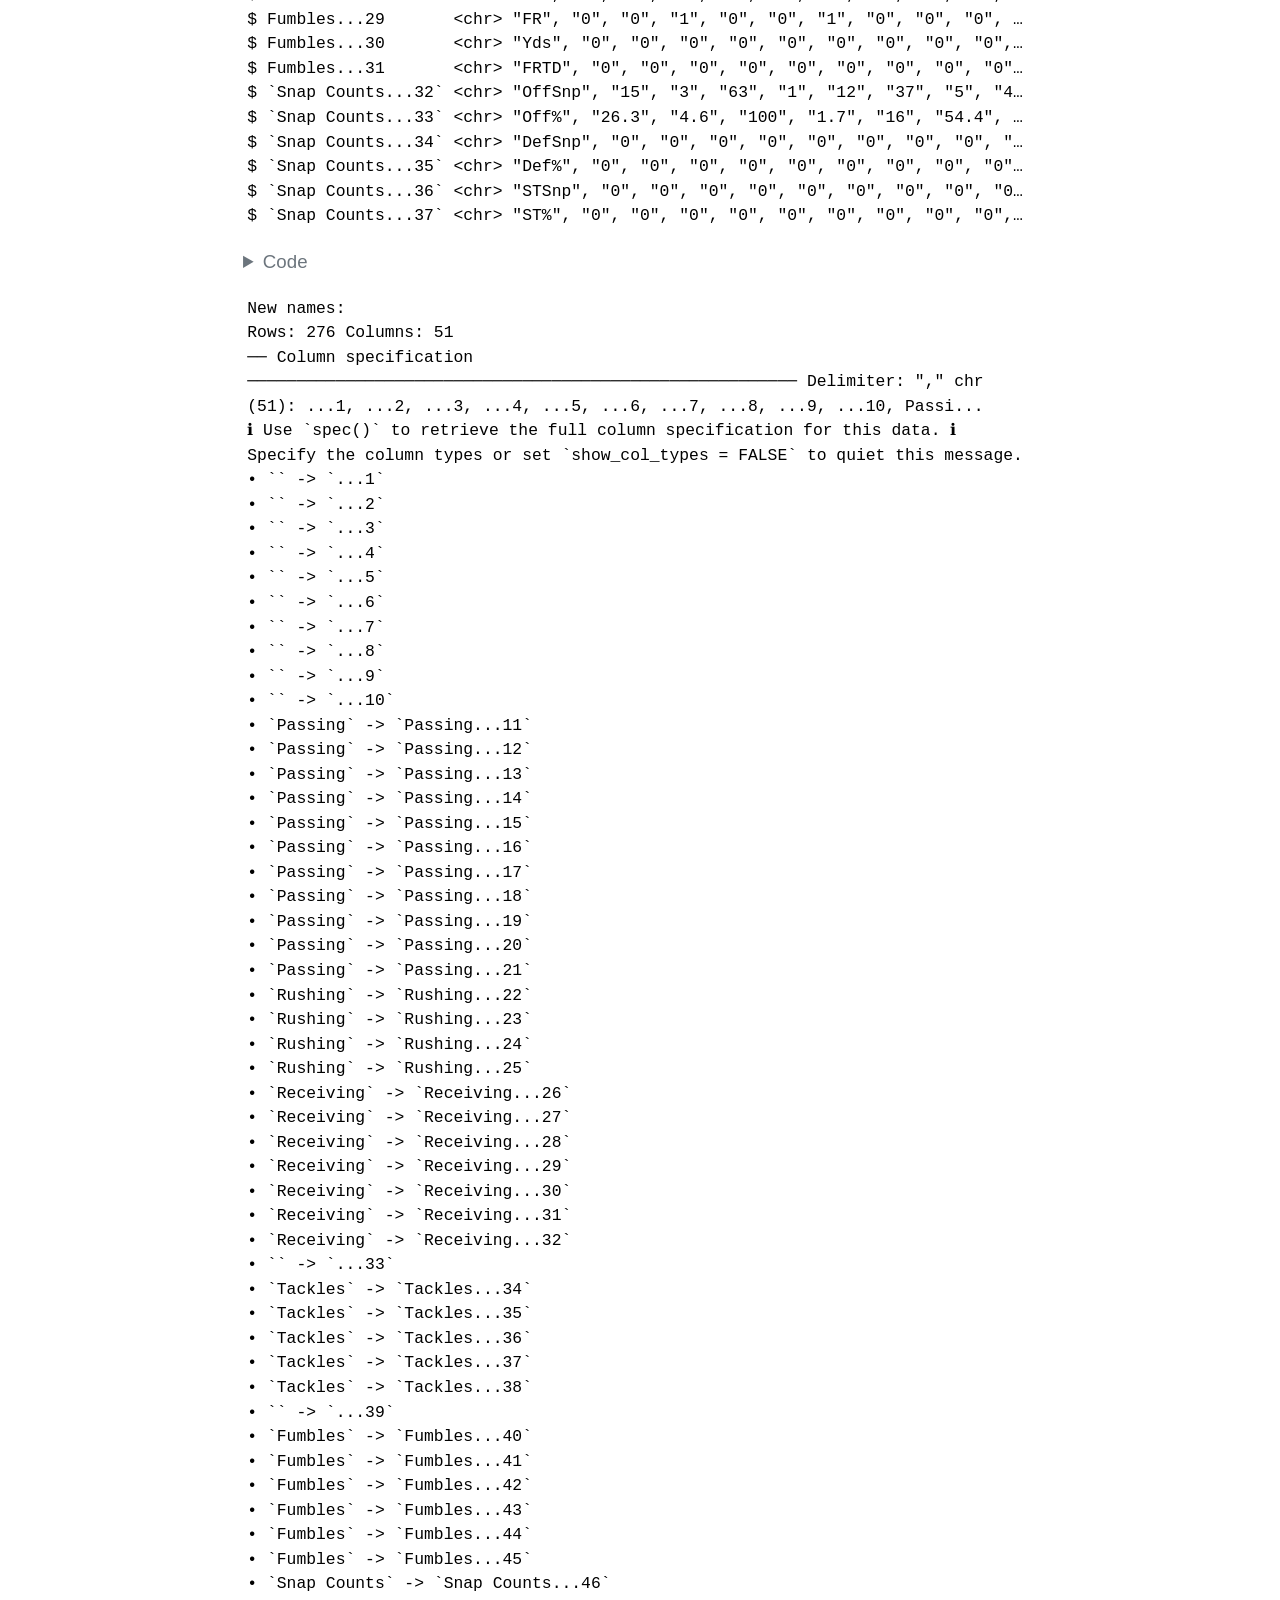
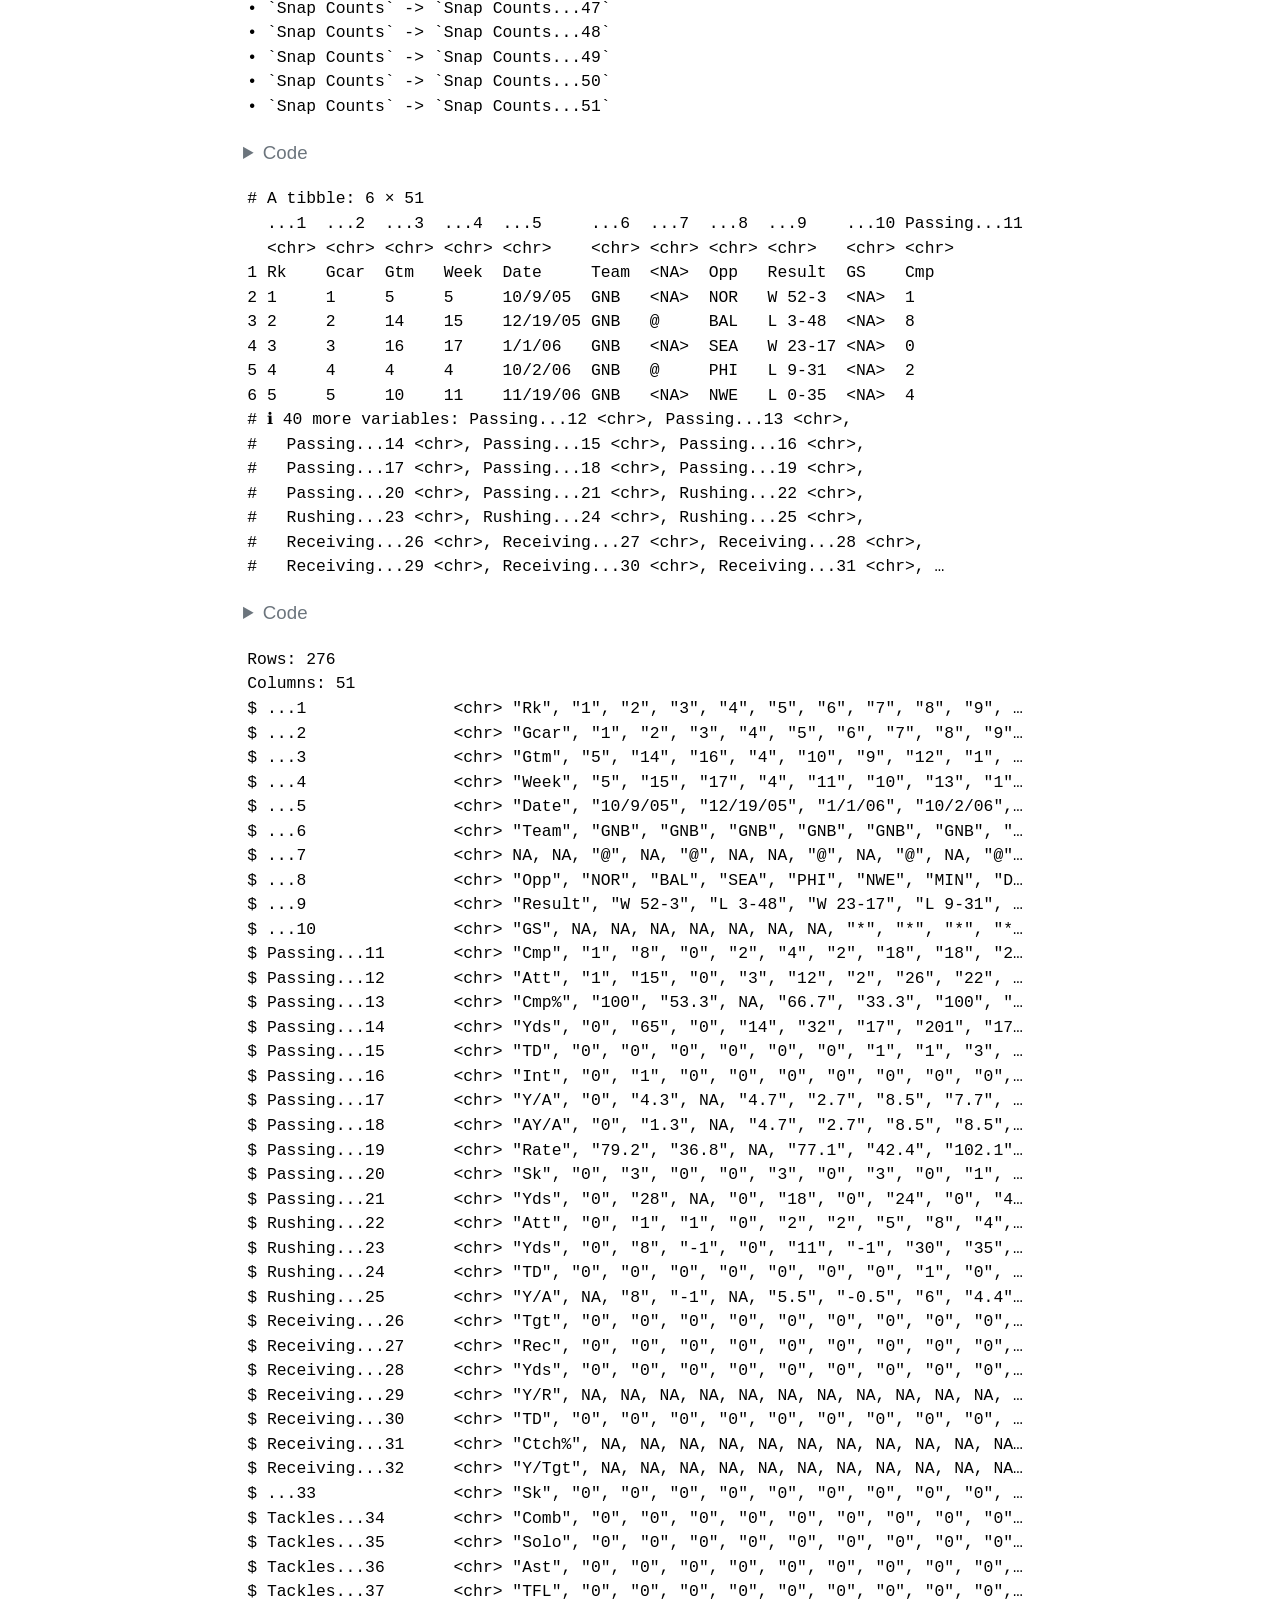
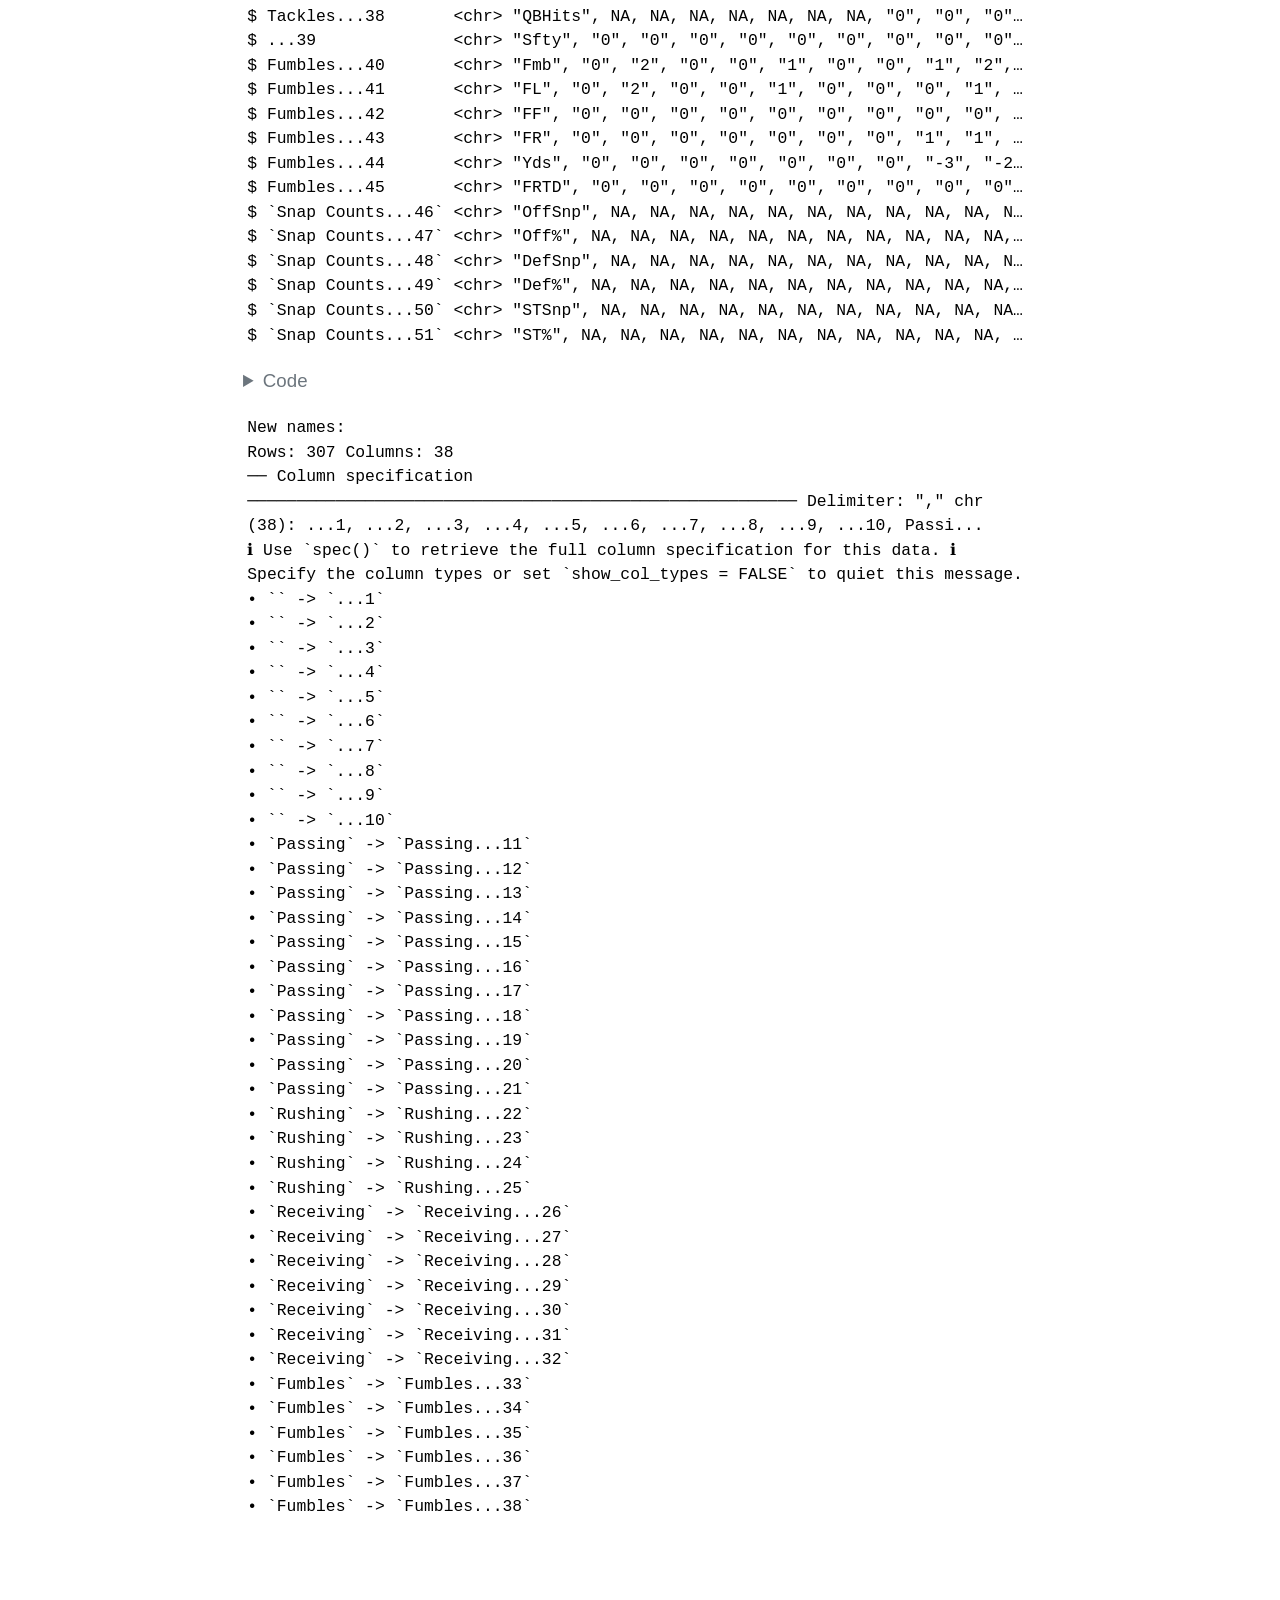
==== commit 945a99e3: "commit charts" ====
--- a/posts/greenbay-packers-football-jordanlove/index.html
+++ b/posts/greenbay-packers-football-jordanlove/index.html
@@ -27,6 +27,41 @@
   width: 0.8em;
   margin: 0 0.8em 0.2em -1em; /* quarto-specific, see https://github.com/quarto-dev/quarto-cli/issues/4556 */ 
   vertical-align: middle;
+}
+/* CSS for syntax highlighting */
+html { -webkit-text-size-adjust: 100%; }
+pre > code.sourceCode { white-space: pre; position: relative; }
+pre > code.sourceCode > span { display: inline-block; line-height: 1.25; }
+pre > code.sourceCode > span:empty { height: 1.2em; }
+.sourceCode { overflow: visible; }
+code.sourceCode > span { color: inherit; text-decoration: inherit; }
+div.sourceCode { margin: 1em 0; }
+pre.sourceCode { margin: 0; }
+@media screen {
+div.sourceCode { overflow: auto; }
+}
+@media print {
+pre > code.sourceCode { white-space: pre-wrap; }
+pre > code.sourceCode > span { text-indent: -5em; padding-left: 5em; }
+}
+pre.numberSource code
+  { counter-reset: source-line 0; }
+pre.numberSource code > span
+  { position: relative; left: -4em; counter-increment: source-line; }
+pre.numberSource code > span > a:first-child::before
+  { content: counter(source-line);
+    position: relative; left: -1em; text-align: right; vertical-align: baseline;
+    border: none; display: inline-block;
+    -webkit-touch-callout: none; -webkit-user-select: none;
+    -khtml-user-select: none; -moz-user-select: none;
+    -ms-user-select: none; user-select: none;
+    padding: 0 4px; width: 4em;
+  }
+pre.numberSource { margin-left: 3em;  padding-left: 4px; }
+div.sourceCode
+  {   }
+@media screen {
+pre > code.sourceCode > span > a:first-child::before { text-decoration: underline; }
 }
 </style>
 
@@ -331,10 +366,352 @@
 
 
 
-<p>Jordan Love, Christian Watson and Matthew Golden have been a triple threat so far in the 2026 NFL season. These three have been breaking records left and right. Some are comparing Love and Watson to Aaron Rodgers and Davante Adams at their peak. Love individually has broken and matched a few records on his own.</p>
-<p>The question is, how does he compare to Brett Favre and Rodgers?</p>
-<p><br>
-</p>
+<p>Jordan Love, Christian Watson and Matthew Golden have been a triple threat so far in the 2026 NFL season. These three have been breaking records left and right. Some are comparing Love and Watson to Aaron Rodgers and Davante Adams at their peak. Love individually has broken and matched a few records on his own. The question is, how does he compare to Brett Favre and Rodgers?</p>
+<div class="cell">
+<details class="code-fold">
+<summary>Code</summary>
+<div class="code-copy-outer-scaffold"><div class="sourceCode cell-code" id="cb1"><pre class="sourceCode r code-with-copy"><code class="sourceCode r"><span id="cb1-1"><a href="#cb1-1" aria-hidden="true" tabindex="-1"></a><span class="fu">library</span>(tidyverse)</span></code></pre></div><button title="Copy to Clipboard" class="code-copy-button"><i class="bi"></i></button></div>
+</details>
+<div class="cell-output cell-output-stderr">
+<pre><code>── Attaching core tidyverse packages ──────────────────────── tidyverse 2.0.0 ──
+✔ dplyr     1.2.1     ✔ readr     2.2.0
+✔ forcats   1.0.1     ✔ stringr   1.6.0
+✔ ggplot2   4.0.3     ✔ tibble    3.3.1
+✔ lubridate 1.9.5     ✔ tidyr     1.3.2
+✔ purrr     1.2.2     
+── Conflicts ────────────────────────────────────────── tidyverse_conflicts() ──
+✖ dplyr::filter() masks stats::filter()
+✖ dplyr::lag()    masks stats::lag()
+ℹ Use the conflicted package (&lt;http://conflicted.r-lib.org/&gt;) to force all conflicts to become errors</code></pre>
+</div>
+</div>
+<div class="cell">
+<details class="code-fold">
+<summary>Code</summary>
+<div class="code-copy-outer-scaffold"><div class="sourceCode cell-code" id="cb3"><pre class="sourceCode r code-with-copy"><code class="sourceCode r"><span id="cb3-1"><a href="#cb3-1" aria-hidden="true" tabindex="-1"></a>love_career <span class="ot">&lt;-</span> <span class="fu">read_csv</span>(<span class="st">"data/JordanLove_career.csv"</span>)</span></code></pre></div><button title="Copy to Clipboard" class="code-copy-button"><i class="bi"></i></button></div>
+</details>
+<div class="cell-output cell-output-stderr">
+<pre><code>New names:
+Rows: 67 Columns: 37
+── Column specification
+──────────────────────────────────────────────────────── Delimiter: "," chr
+(37): ...1, ...2, ...3, ...4, ...5, ...6, ...7, ...8, ...9, ...10, Passi...
+ℹ Use `spec()` to retrieve the full column specification for this data. ℹ
+Specify the column types or set `show_col_types = FALSE` to quiet this message.
+• `` -&gt; `...1`
+• `` -&gt; `...2`
+• `` -&gt; `...3`
+• `` -&gt; `...4`
+• `` -&gt; `...5`
+• `` -&gt; `...6`
+• `` -&gt; `...7`
+• `` -&gt; `...8`
+• `` -&gt; `...9`
+• `` -&gt; `...10`
+• `Passing` -&gt; `Passing...11`
+• `Passing` -&gt; `Passing...12`
+• `Passing` -&gt; `Passing...13`
+• `Passing` -&gt; `Passing...14`
+• `Passing` -&gt; `Passing...15`
+• `Passing` -&gt; `Passing...16`
+• `Passing` -&gt; `Passing...17`
+• `Passing` -&gt; `Passing...18`
+• `Passing` -&gt; `Passing...19`
+• `Passing` -&gt; `Passing...20`
+• `Passing` -&gt; `Passing...21`
+• `Rushing` -&gt; `Rushing...22`
+• `Rushing` -&gt; `Rushing...23`
+• `Rushing` -&gt; `Rushing...24`
+• `Rushing` -&gt; `Rushing...25`
+• `Fumbles` -&gt; `Fumbles...26`
+• `Fumbles` -&gt; `Fumbles...27`
+• `Fumbles` -&gt; `Fumbles...28`
+• `Fumbles` -&gt; `Fumbles...29`
+• `Fumbles` -&gt; `Fumbles...30`
+• `Fumbles` -&gt; `Fumbles...31`
+• `Snap Counts` -&gt; `Snap Counts...32`
+• `Snap Counts` -&gt; `Snap Counts...33`
+• `Snap Counts` -&gt; `Snap Counts...34`
+• `Snap Counts` -&gt; `Snap Counts...35`
+• `Snap Counts` -&gt; `Snap Counts...36`
+• `Snap Counts` -&gt; `Snap Counts...37`</code></pre>
+</div>
+</div>
+<div class="cell">
+<details class="code-fold">
+<summary>Code</summary>
+<div class="code-copy-outer-scaffold"><div class="sourceCode cell-code" id="cb5"><pre class="sourceCode r code-with-copy"><code class="sourceCode r"><span id="cb5-1"><a href="#cb5-1" aria-hidden="true" tabindex="-1"></a><span class="fu">head</span>(love_career)</span></code></pre></div><button title="Copy to Clipboard" class="code-copy-button"><i class="bi"></i></button></div>
+</details>
+<div class="cell-output cell-output-stdout">
+<pre><code># A tibble: 6 × 37
+  ...1  ...2  ...3  ...4  ...5     ...6  ...7  ...8  ...9    ...10 Passing...11
+  &lt;chr&gt; &lt;chr&gt; &lt;chr&gt; &lt;chr&gt; &lt;chr&gt;    &lt;chr&gt; &lt;chr&gt; &lt;chr&gt; &lt;chr&gt;   &lt;chr&gt; &lt;chr&gt;       
+1 Rk    Gcar  Gtm   Week  Date     Team  &lt;NA&gt;  Opp   Result  GS    Cmp         
+2 1     1     1     1     9/12/21  GNB   @     NOR   L 3-38  &lt;NA&gt;  5           
+3 2     2     2     2     9/20/21  GNB   &lt;NA&gt;  DET   W 35-17 &lt;NA&gt;  0           
+4 3     3     9     9     11/7/21  GNB   @     KAN   L 7-13  *     19          
+5 4     4     11    11    11/21/21 GNB   @     MIN   L 31-34 &lt;NA&gt;  0           
+6 5     5     16    17    1/2/22   GNB   &lt;NA&gt;  MIN   W 37-10 &lt;NA&gt;  2           
+# ℹ 26 more variables: Passing...12 &lt;chr&gt;, Passing...13 &lt;chr&gt;,
+#   Passing...14 &lt;chr&gt;, Passing...15 &lt;chr&gt;, Passing...16 &lt;chr&gt;,
+#   Passing...17 &lt;chr&gt;, Passing...18 &lt;chr&gt;, Passing...19 &lt;chr&gt;,
+#   Passing...20 &lt;chr&gt;, Passing...21 &lt;chr&gt;, Rushing...22 &lt;chr&gt;,
+#   Rushing...23 &lt;chr&gt;, Rushing...24 &lt;chr&gt;, Rushing...25 &lt;chr&gt;,
+#   Fumbles...26 &lt;chr&gt;, Fumbles...27 &lt;chr&gt;, Fumbles...28 &lt;chr&gt;,
+#   Fumbles...29 &lt;chr&gt;, Fumbles...30 &lt;chr&gt;, Fumbles...31 &lt;chr&gt;, …</code></pre>
+</div>
+</div>
+<div class="cell">
+<details class="code-fold">
+<summary>Code</summary>
+<div class="code-copy-outer-scaffold"><div class="sourceCode cell-code" id="cb7"><pre class="sourceCode r code-with-copy"><code class="sourceCode r"><span id="cb7-1"><a href="#cb7-1" aria-hidden="true" tabindex="-1"></a><span class="fu">glimpse</span>(love_career)</span></code></pre></div><button title="Copy to Clipboard" class="code-copy-button"><i class="bi"></i></button></div>
+</details>
+<div class="cell-output cell-output-stdout">
+<pre><code>Rows: 67
+Columns: 37
+$ ...1               &lt;chr&gt; "Rk", "1", "2", "3", "4", "5", "6", "7", "8", "9", …
+$ ...2               &lt;chr&gt; "Gcar", "1", "2", "3", "4", "5", "6", "7", "8", "9"…
+$ ...3               &lt;chr&gt; "Gtm", "1", "2", "9", "11", "16", "17", "1", "6", "…
+$ ...4               &lt;chr&gt; "Week", "1", "2", "9", "11", "17", "18", "1", "6", …
+$ ...5               &lt;chr&gt; "Date", "9/12/21", "9/20/21", "11/7/21", "11/21/21"…
+$ ...6               &lt;chr&gt; "Team", "GNB", "GNB", "GNB", "GNB", "GNB", "GNB", "…
+$ ...7               &lt;chr&gt; NA, "@", NA, "@", "@", NA, "@", "@", NA, "@", NA, "…
+$ ...8               &lt;chr&gt; "Opp", "NOR", "DET", "KAN", "MIN", "MIN", "DET", "M…
+$ ...9               &lt;chr&gt; "Result", "L 3-38", "W 35-17", "L 7-13", "L 31-34",…
+$ ...10              &lt;chr&gt; "GS", NA, NA, "*", NA, NA, NA, NA, NA, NA, NA, "*",…
+$ Passing...11       &lt;chr&gt; "Cmp", "5", "0", "19", "0", "2", "10", "4", "2", "6…
+$ Passing...12       &lt;chr&gt; "Att", "7", "0", "34", "0", "4", "17", "5", "4", "9…
+$ Passing...13       &lt;chr&gt; "Cmp%", "71.4", NA, "55.9", NA, "50", "58.8", "80",…
+$ Passing...14       &lt;chr&gt; "Yds", "68", "0", "190", "0", "19", "134", "65", "8…
+$ Passing...15       &lt;chr&gt; "TD", "0", "0", "1", "0", "0", "1", "0", "0", "1", …
+$ Passing...16       &lt;chr&gt; "Int", "0", "0", "1", "0", "0", "2", "0", "0", "0",…
+$ Passing...17       &lt;chr&gt; "Y/A", "9.7", NA, "5.6", NA, "4.8", "7.9", "13", "2…
+$ Passing...18       &lt;chr&gt; "AY/A", "9.7", NA, "4.9", NA, "4.8", "3.8", "13", "…
+$ Passing...19       &lt;chr&gt; "Rate", "102.1", NA, "69.5", NA, "63.5", "64", "118…
+$ Passing...20       &lt;chr&gt; "Sk", "1", "0", "1", "0", "0", "1", "0", "0", "0", …
+$ Passing...21       &lt;chr&gt; "Yds", "4", "0", "11", "0", "0", "8", "0", "0", "0"…
+$ Rushing...22       &lt;chr&gt; "Att", "0", "3", "5", "1", "2", "1", "0", "0", "0",…
+$ Rushing...23       &lt;chr&gt; "Yds", "0", "-3", "23", "-1", "9", "-1", "0", "0", …
+$ Rushing...24       &lt;chr&gt; "TD", "0", "0", "0", "0", "0", "0", "0", "0", "0", …
+$ Rushing...25       &lt;chr&gt; "Y/A", NA, "-1", "4.6", "-1", "4.5", "-1", NA, NA, …
+$ Fumbles...26       &lt;chr&gt; "Fmb", "1", "0", "1", "0", "0", "1", "0", "0", "0",…
+$ Fumbles...27       &lt;chr&gt; "FL", "1", "0", "0", "0", "0", "0", "0", "0", "0", …
+$ Fumbles...28       &lt;chr&gt; "FF", "0", "0", "0", "0", "0", "0", "0", "0", "0", …
+$ Fumbles...29       &lt;chr&gt; "FR", "0", "0", "1", "0", "0", "1", "0", "0", "0", …
+$ Fumbles...30       &lt;chr&gt; "Yds", "0", "0", "0", "0", "0", "0", "0", "0", "0",…
+$ Fumbles...31       &lt;chr&gt; "FRTD", "0", "0", "0", "0", "0", "0", "0", "0", "0"…
+$ `Snap Counts...32` &lt;chr&gt; "OffSnp", "15", "3", "63", "1", "12", "37", "5", "4…
+$ `Snap Counts...33` &lt;chr&gt; "Off%", "26.3", "4.6", "100", "1.7", "16", "54.4", …
+$ `Snap Counts...34` &lt;chr&gt; "DefSnp", "0", "0", "0", "0", "0", "0", "0", "0", "…
+$ `Snap Counts...35` &lt;chr&gt; "Def%", "0", "0", "0", "0", "0", "0", "0", "0", "0"…
+$ `Snap Counts...36` &lt;chr&gt; "STSnp", "0", "0", "0", "0", "0", "0", "0", "0", "0…
+$ `Snap Counts...37` &lt;chr&gt; "ST%", "0", "0", "0", "0", "0", "0", "0", "0", "0",…</code></pre>
+</div>
+</div>
+<div class="cell">
+<details class="code-fold">
+<summary>Code</summary>
+<div class="code-copy-outer-scaffold"><div class="sourceCode cell-code" id="cb9"><pre class="sourceCode r code-with-copy"><code class="sourceCode r"><span id="cb9-1"><a href="#cb9-1" aria-hidden="true" tabindex="-1"></a>rodgers_career <span class="ot">&lt;-</span> <span class="fu">read_csv</span>(<span class="st">"data/AaronRodgers_career.csv"</span>)</span></code></pre></div><button title="Copy to Clipboard" class="code-copy-button"><i class="bi"></i></button></div>
+</details>
+<div class="cell-output cell-output-stderr">
+<pre><code>New names:
+Rows: 276 Columns: 51
+── Column specification
+──────────────────────────────────────────────────────── Delimiter: "," chr
+(51): ...1, ...2, ...3, ...4, ...5, ...6, ...7, ...8, ...9, ...10, Passi...
+ℹ Use `spec()` to retrieve the full column specification for this data. ℹ
+Specify the column types or set `show_col_types = FALSE` to quiet this message.
+• `` -&gt; `...1`
+• `` -&gt; `...2`
+• `` -&gt; `...3`
+• `` -&gt; `...4`
+• `` -&gt; `...5`
+• `` -&gt; `...6`
+• `` -&gt; `...7`
+• `` -&gt; `...8`
+• `` -&gt; `...9`
+• `` -&gt; `...10`
+• `Passing` -&gt; `Passing...11`
+• `Passing` -&gt; `Passing...12`
+• `Passing` -&gt; `Passing...13`
+• `Passing` -&gt; `Passing...14`
+• `Passing` -&gt; `Passing...15`
+• `Passing` -&gt; `Passing...16`
+• `Passing` -&gt; `Passing...17`
+• `Passing` -&gt; `Passing...18`
+• `Passing` -&gt; `Passing...19`
+• `Passing` -&gt; `Passing...20`
+• `Passing` -&gt; `Passing...21`
+• `Rushing` -&gt; `Rushing...22`
+• `Rushing` -&gt; `Rushing...23`
+• `Rushing` -&gt; `Rushing...24`
+• `Rushing` -&gt; `Rushing...25`
+• `Receiving` -&gt; `Receiving...26`
+• `Receiving` -&gt; `Receiving...27`
+• `Receiving` -&gt; `Receiving...28`
+• `Receiving` -&gt; `Receiving...29`
+• `Receiving` -&gt; `Receiving...30`
+• `Receiving` -&gt; `Receiving...31`
+• `Receiving` -&gt; `Receiving...32`
+• `` -&gt; `...33`
+• `Tackles` -&gt; `Tackles...34`
+• `Tackles` -&gt; `Tackles...35`
+• `Tackles` -&gt; `Tackles...36`
+• `Tackles` -&gt; `Tackles...37`
+• `Tackles` -&gt; `Tackles...38`
+• `` -&gt; `...39`
+• `Fumbles` -&gt; `Fumbles...40`
+• `Fumbles` -&gt; `Fumbles...41`
+• `Fumbles` -&gt; `Fumbles...42`
+• `Fumbles` -&gt; `Fumbles...43`
+• `Fumbles` -&gt; `Fumbles...44`
+• `Fumbles` -&gt; `Fumbles...45`
+• `Snap Counts` -&gt; `Snap Counts...46`
+• `Snap Counts` -&gt; `Snap Counts...47`
+• `Snap Counts` -&gt; `Snap Counts...48`
+• `Snap Counts` -&gt; `Snap Counts...49`
+• `Snap Counts` -&gt; `Snap Counts...50`
+• `Snap Counts` -&gt; `Snap Counts...51`</code></pre>
+</div>
+</div>
+<div class="cell">
+<details class="code-fold">
+<summary>Code</summary>
+<div class="code-copy-outer-scaffold"><div class="sourceCode cell-code" id="cb11"><pre class="sourceCode r code-with-copy"><code class="sourceCode r"><span id="cb11-1"><a href="#cb11-1" aria-hidden="true" tabindex="-1"></a><span class="fu">head</span>(rodgers_career)</span></code></pre></div><button title="Copy to Clipboard" class="code-copy-button"><i class="bi"></i></button></div>
+</details>
+<div class="cell-output cell-output-stdout">
+<pre><code># A tibble: 6 × 51
+  ...1  ...2  ...3  ...4  ...5     ...6  ...7  ...8  ...9    ...10 Passing...11
+  &lt;chr&gt; &lt;chr&gt; &lt;chr&gt; &lt;chr&gt; &lt;chr&gt;    &lt;chr&gt; &lt;chr&gt; &lt;chr&gt; &lt;chr&gt;   &lt;chr&gt; &lt;chr&gt;       
+1 Rk    Gcar  Gtm   Week  Date     Team  &lt;NA&gt;  Opp   Result  GS    Cmp         
+2 1     1     5     5     10/9/05  GNB   &lt;NA&gt;  NOR   W 52-3  &lt;NA&gt;  1           
+3 2     2     14    15    12/19/05 GNB   @     BAL   L 3-48  &lt;NA&gt;  8           
+4 3     3     16    17    1/1/06   GNB   &lt;NA&gt;  SEA   W 23-17 &lt;NA&gt;  0           
+5 4     4     4     4     10/2/06  GNB   @     PHI   L 9-31  &lt;NA&gt;  2           
+6 5     5     10    11    11/19/06 GNB   &lt;NA&gt;  NWE   L 0-35  &lt;NA&gt;  4           
+# ℹ 40 more variables: Passing...12 &lt;chr&gt;, Passing...13 &lt;chr&gt;,
+#   Passing...14 &lt;chr&gt;, Passing...15 &lt;chr&gt;, Passing...16 &lt;chr&gt;,
+#   Passing...17 &lt;chr&gt;, Passing...18 &lt;chr&gt;, Passing...19 &lt;chr&gt;,
+#   Passing...20 &lt;chr&gt;, Passing...21 &lt;chr&gt;, Rushing...22 &lt;chr&gt;,
+#   Rushing...23 &lt;chr&gt;, Rushing...24 &lt;chr&gt;, Rushing...25 &lt;chr&gt;,
+#   Receiving...26 &lt;chr&gt;, Receiving...27 &lt;chr&gt;, Receiving...28 &lt;chr&gt;,
+#   Receiving...29 &lt;chr&gt;, Receiving...30 &lt;chr&gt;, Receiving...31 &lt;chr&gt;, …</code></pre>
+</div>
+</div>
+<div class="cell">
+<details class="code-fold">
+<summary>Code</summary>
+<div class="code-copy-outer-scaffold"><div class="sourceCode cell-code" id="cb13"><pre class="sourceCode r code-with-copy"><code class="sourceCode r"><span id="cb13-1"><a href="#cb13-1" aria-hidden="true" tabindex="-1"></a><span class="fu">glimpse</span>(rodgers_career)</span></code></pre></div><button title="Copy to Clipboard" class="code-copy-button"><i class="bi"></i></button></div>
+</details>
+<div class="cell-output cell-output-stdout">
+<pre><code>Rows: 276
+Columns: 51
+$ ...1               &lt;chr&gt; "Rk", "1", "2", "3", "4", "5", "6", "7", "8", "9", …
+$ ...2               &lt;chr&gt; "Gcar", "1", "2", "3", "4", "5", "6", "7", "8", "9"…
+$ ...3               &lt;chr&gt; "Gtm", "5", "14", "16", "4", "10", "9", "12", "1", …
+$ ...4               &lt;chr&gt; "Week", "5", "15", "17", "4", "11", "10", "13", "1"…
+$ ...5               &lt;chr&gt; "Date", "10/9/05", "12/19/05", "1/1/06", "10/2/06",…
+$ ...6               &lt;chr&gt; "Team", "GNB", "GNB", "GNB", "GNB", "GNB", "GNB", "…
+$ ...7               &lt;chr&gt; NA, NA, "@", NA, "@", NA, NA, "@", NA, "@", NA, "@"…
+$ ...8               &lt;chr&gt; "Opp", "NOR", "BAL", "SEA", "PHI", "NWE", "MIN", "D…
+$ ...9               &lt;chr&gt; "Result", "W 52-3", "L 3-48", "W 23-17", "L 9-31", …
+$ ...10              &lt;chr&gt; "GS", NA, NA, NA, NA, NA, NA, NA, "*", "*", "*", "*…
+$ Passing...11       &lt;chr&gt; "Cmp", "1", "8", "0", "2", "4", "2", "18", "18", "2…
+$ Passing...12       &lt;chr&gt; "Att", "1", "15", "0", "3", "12", "2", "26", "22", …
+$ Passing...13       &lt;chr&gt; "Cmp%", "100", "53.3", NA, "66.7", "33.3", "100", "…
+$ Passing...14       &lt;chr&gt; "Yds", "0", "65", "0", "14", "32", "17", "201", "17…
+$ Passing...15       &lt;chr&gt; "TD", "0", "0", "0", "0", "0", "0", "1", "1", "3", …
+$ Passing...16       &lt;chr&gt; "Int", "0", "1", "0", "0", "0", "0", "0", "0", "0",…
+$ Passing...17       &lt;chr&gt; "Y/A", "0", "4.3", NA, "4.7", "2.7", "8.5", "7.7", …
+$ Passing...18       &lt;chr&gt; "AY/A", "0", "1.3", NA, "4.7", "2.7", "8.5", "8.5",…
+$ Passing...19       &lt;chr&gt; "Rate", "79.2", "36.8", NA, "77.1", "42.4", "102.1"…
+$ Passing...20       &lt;chr&gt; "Sk", "0", "3", "0", "0", "3", "0", "3", "0", "1", …
+$ Passing...21       &lt;chr&gt; "Yds", "0", "28", NA, "0", "18", "0", "24", "0", "4…
+$ Rushing...22       &lt;chr&gt; "Att", "0", "1", "1", "0", "2", "2", "5", "8", "4",…
+$ Rushing...23       &lt;chr&gt; "Yds", "0", "8", "-1", "0", "11", "-1", "30", "35",…
+$ Rushing...24       &lt;chr&gt; "TD", "0", "0", "0", "0", "0", "0", "0", "1", "0", …
+$ Rushing...25       &lt;chr&gt; "Y/A", NA, "8", "-1", NA, "5.5", "-0.5", "6", "4.4"…
+$ Receiving...26     &lt;chr&gt; "Tgt", "0", "0", "0", "0", "0", "0", "0", "0", "0",…
+$ Receiving...27     &lt;chr&gt; "Rec", "0", "0", "0", "0", "0", "0", "0", "0", "0",…
+$ Receiving...28     &lt;chr&gt; "Yds", "0", "0", "0", "0", "0", "0", "0", "0", "0",…
+$ Receiving...29     &lt;chr&gt; "Y/R", NA, NA, NA, NA, NA, NA, NA, NA, NA, NA, NA, …
+$ Receiving...30     &lt;chr&gt; "TD", "0", "0", "0", "0", "0", "0", "0", "0", "0", …
+$ Receiving...31     &lt;chr&gt; "Ctch%", NA, NA, NA, NA, NA, NA, NA, NA, NA, NA, NA…
+$ Receiving...32     &lt;chr&gt; "Y/Tgt", NA, NA, NA, NA, NA, NA, NA, NA, NA, NA, NA…
+$ ...33              &lt;chr&gt; "Sk", "0", "0", "0", "0", "0", "0", "0", "0", "0", …
+$ Tackles...34       &lt;chr&gt; "Comb", "0", "0", "0", "0", "0", "0", "0", "0", "0"…
+$ Tackles...35       &lt;chr&gt; "Solo", "0", "0", "0", "0", "0", "0", "0", "0", "0"…
+$ Tackles...36       &lt;chr&gt; "Ast", "0", "0", "0", "0", "0", "0", "0", "0", "0",…
+$ Tackles...37       &lt;chr&gt; "TFL", "0", "0", "0", "0", "0", "0", "0", "0", "0",…
+$ Tackles...38       &lt;chr&gt; "QBHits", NA, NA, NA, NA, NA, NA, NA, "0", "0", "0"…
+$ ...39              &lt;chr&gt; "Sfty", "0", "0", "0", "0", "0", "0", "0", "0", "0"…
+$ Fumbles...40       &lt;chr&gt; "Fmb", "0", "2", "0", "0", "1", "0", "0", "1", "2",…
+$ Fumbles...41       &lt;chr&gt; "FL", "0", "2", "0", "0", "1", "0", "0", "0", "1", …
+$ Fumbles...42       &lt;chr&gt; "FF", "0", "0", "0", "0", "0", "0", "0", "0", "0", …
+$ Fumbles...43       &lt;chr&gt; "FR", "0", "0", "0", "0", "0", "0", "0", "1", "1", …
+$ Fumbles...44       &lt;chr&gt; "Yds", "0", "0", "0", "0", "0", "0", "0", "-3", "-2…
+$ Fumbles...45       &lt;chr&gt; "FRTD", "0", "0", "0", "0", "0", "0", "0", "0", "0"…
+$ `Snap Counts...46` &lt;chr&gt; "OffSnp", NA, NA, NA, NA, NA, NA, NA, NA, NA, NA, N…
+$ `Snap Counts...47` &lt;chr&gt; "Off%", NA, NA, NA, NA, NA, NA, NA, NA, NA, NA, NA,…
+$ `Snap Counts...48` &lt;chr&gt; "DefSnp", NA, NA, NA, NA, NA, NA, NA, NA, NA, NA, N…
+$ `Snap Counts...49` &lt;chr&gt; "Def%", NA, NA, NA, NA, NA, NA, NA, NA, NA, NA, NA,…
+$ `Snap Counts...50` &lt;chr&gt; "STSnp", NA, NA, NA, NA, NA, NA, NA, NA, NA, NA, NA…
+$ `Snap Counts...51` &lt;chr&gt; "ST%", NA, NA, NA, NA, NA, NA, NA, NA, NA, NA, NA, …</code></pre>
+</div>
+</div>
+<div class="cell">
+<details class="code-fold">
+<summary>Code</summary>
+<div class="code-copy-outer-scaffold"><div class="sourceCode cell-code" id="cb15"><pre class="sourceCode r code-with-copy"><code class="sourceCode r"><span id="cb15-1"><a href="#cb15-1" aria-hidden="true" tabindex="-1"></a>favre_career <span class="ot">&lt;-</span> <span class="fu">read_csv</span>(<span class="st">"data/BrettFavre_career.csv"</span>)</span></code></pre></div><button title="Copy to Clipboard" class="code-copy-button"><i class="bi"></i></button></div>
+</details>
+<div class="cell-output cell-output-stderr">
+<pre><code>New names:
+Rows: 307 Columns: 38
+── Column specification
+──────────────────────────────────────────────────────── Delimiter: "," chr
+(38): ...1, ...2, ...3, ...4, ...5, ...6, ...7, ...8, ...9, ...10, Passi...
+ℹ Use `spec()` to retrieve the full column specification for this data. ℹ
+Specify the column types or set `show_col_types = FALSE` to quiet this message.
+• `` -&gt; `...1`
+• `` -&gt; `...2`
+• `` -&gt; `...3`
+• `` -&gt; `...4`
+• `` -&gt; `...5`
+• `` -&gt; `...6`
+• `` -&gt; `...7`
+• `` -&gt; `...8`
+• `` -&gt; `...9`
+• `` -&gt; `...10`
+• `Passing` -&gt; `Passing...11`
+• `Passing` -&gt; `Passing...12`
+• `Passing` -&gt; `Passing...13`
+• `Passing` -&gt; `Passing...14`
+• `Passing` -&gt; `Passing...15`
+• `Passing` -&gt; `Passing...16`
+• `Passing` -&gt; `Passing...17`
+• `Passing` -&gt; `Passing...18`
+• `Passing` -&gt; `Passing...19`
+• `Passing` -&gt; `Passing...20`
+• `Passing` -&gt; `Passing...21`
+• `Rushing` -&gt; `Rushing...22`
+• `Rushing` -&gt; `Rushing...23`
+• `Rushing` -&gt; `Rushing...24`
+• `Rushing` -&gt; `Rushing...25`
+• `Receiving` -&gt; `Receiving...26`
+• `Receiving` -&gt; `Receiving...27`
+• `Receiving` -&gt; `Receiving...28`
+• `Receiving` -&gt; `Receiving...29`
+• `Receiving` -&gt; `Receiving...30`
+• `Receiving` -&gt; `Receiving...31`
+• `Receiving` -&gt; `Receiving...32`
+• `Fumbles` -&gt; `Fumbles...33`
+• `Fumbles` -&gt; `Fumbles...34`
+• `Fumbles` -&gt; `Fumbles...35`
+• `Fumbles` -&gt; `Fumbles...36`
+• `Fumbles` -&gt; `Fumbles...37`
+• `Fumbles` -&gt; `Fumbles...38`</code></pre>
+</div>
+</div>
 
 
 
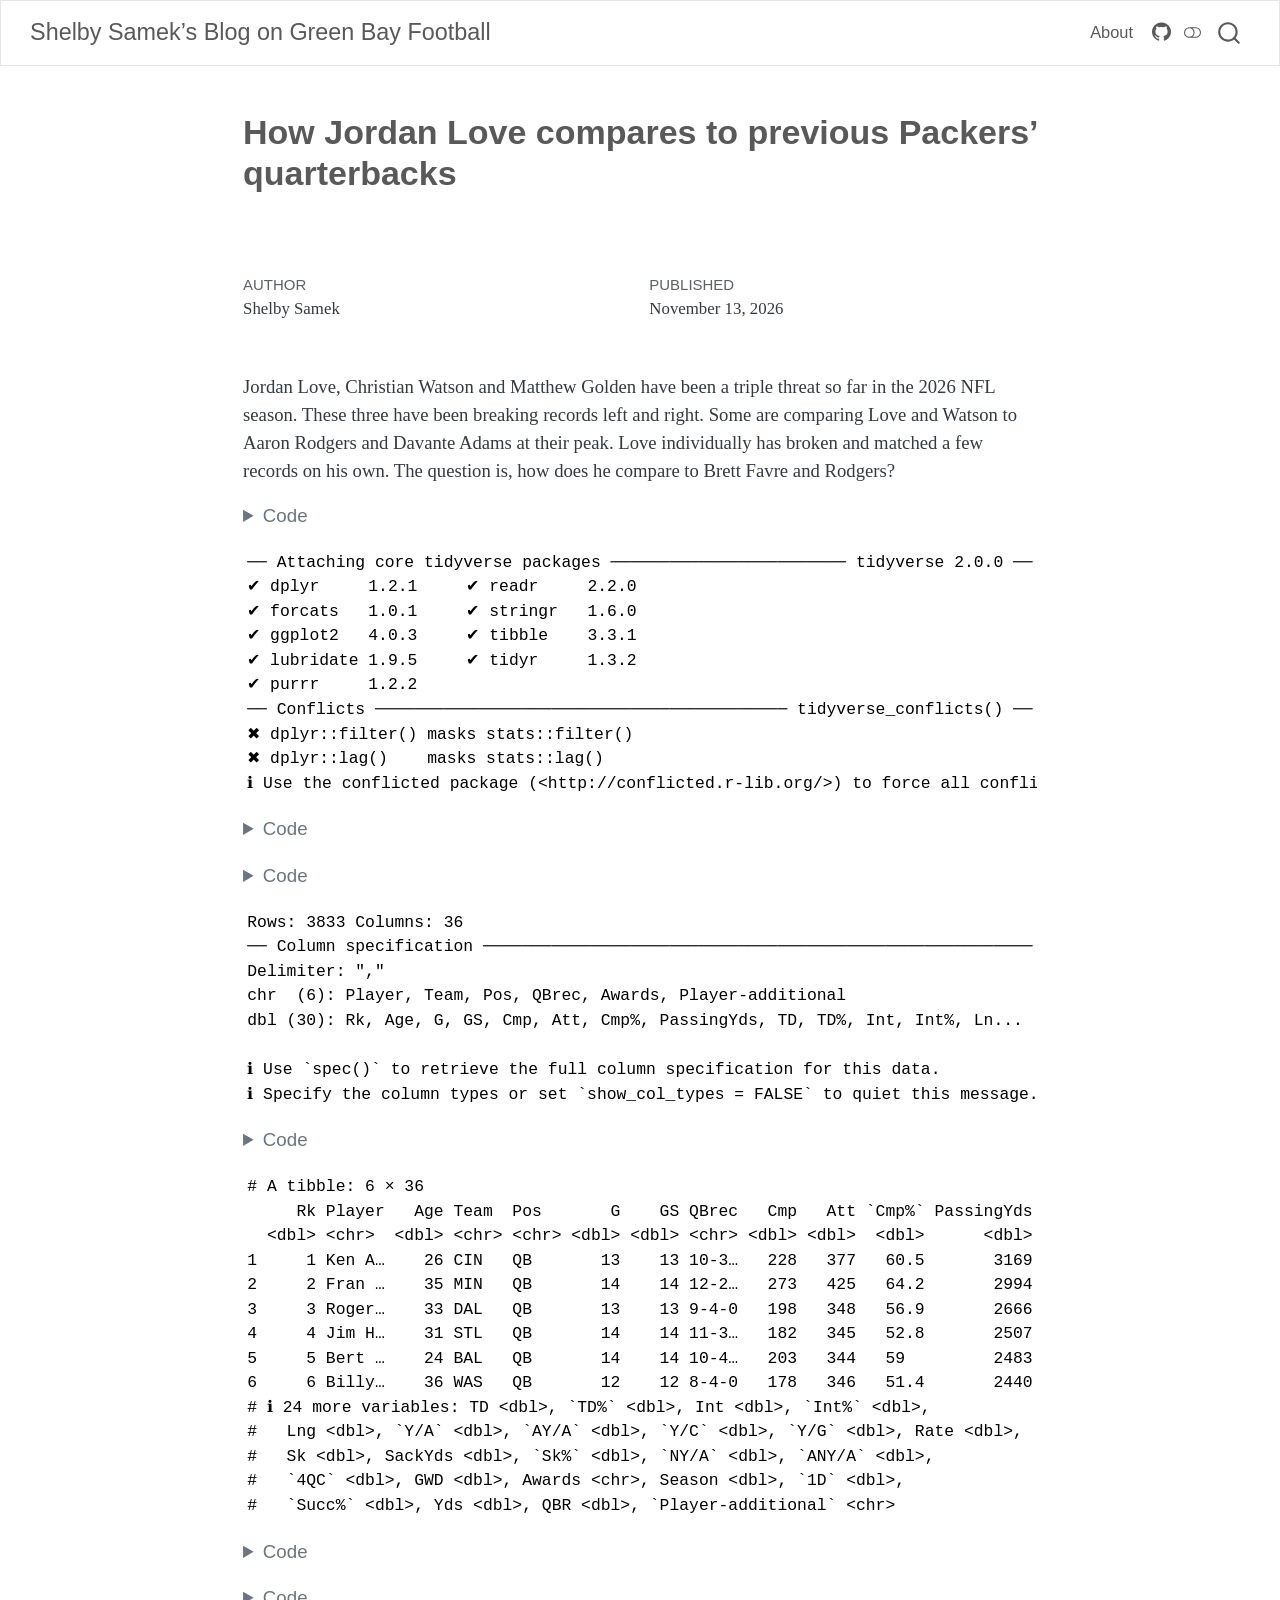
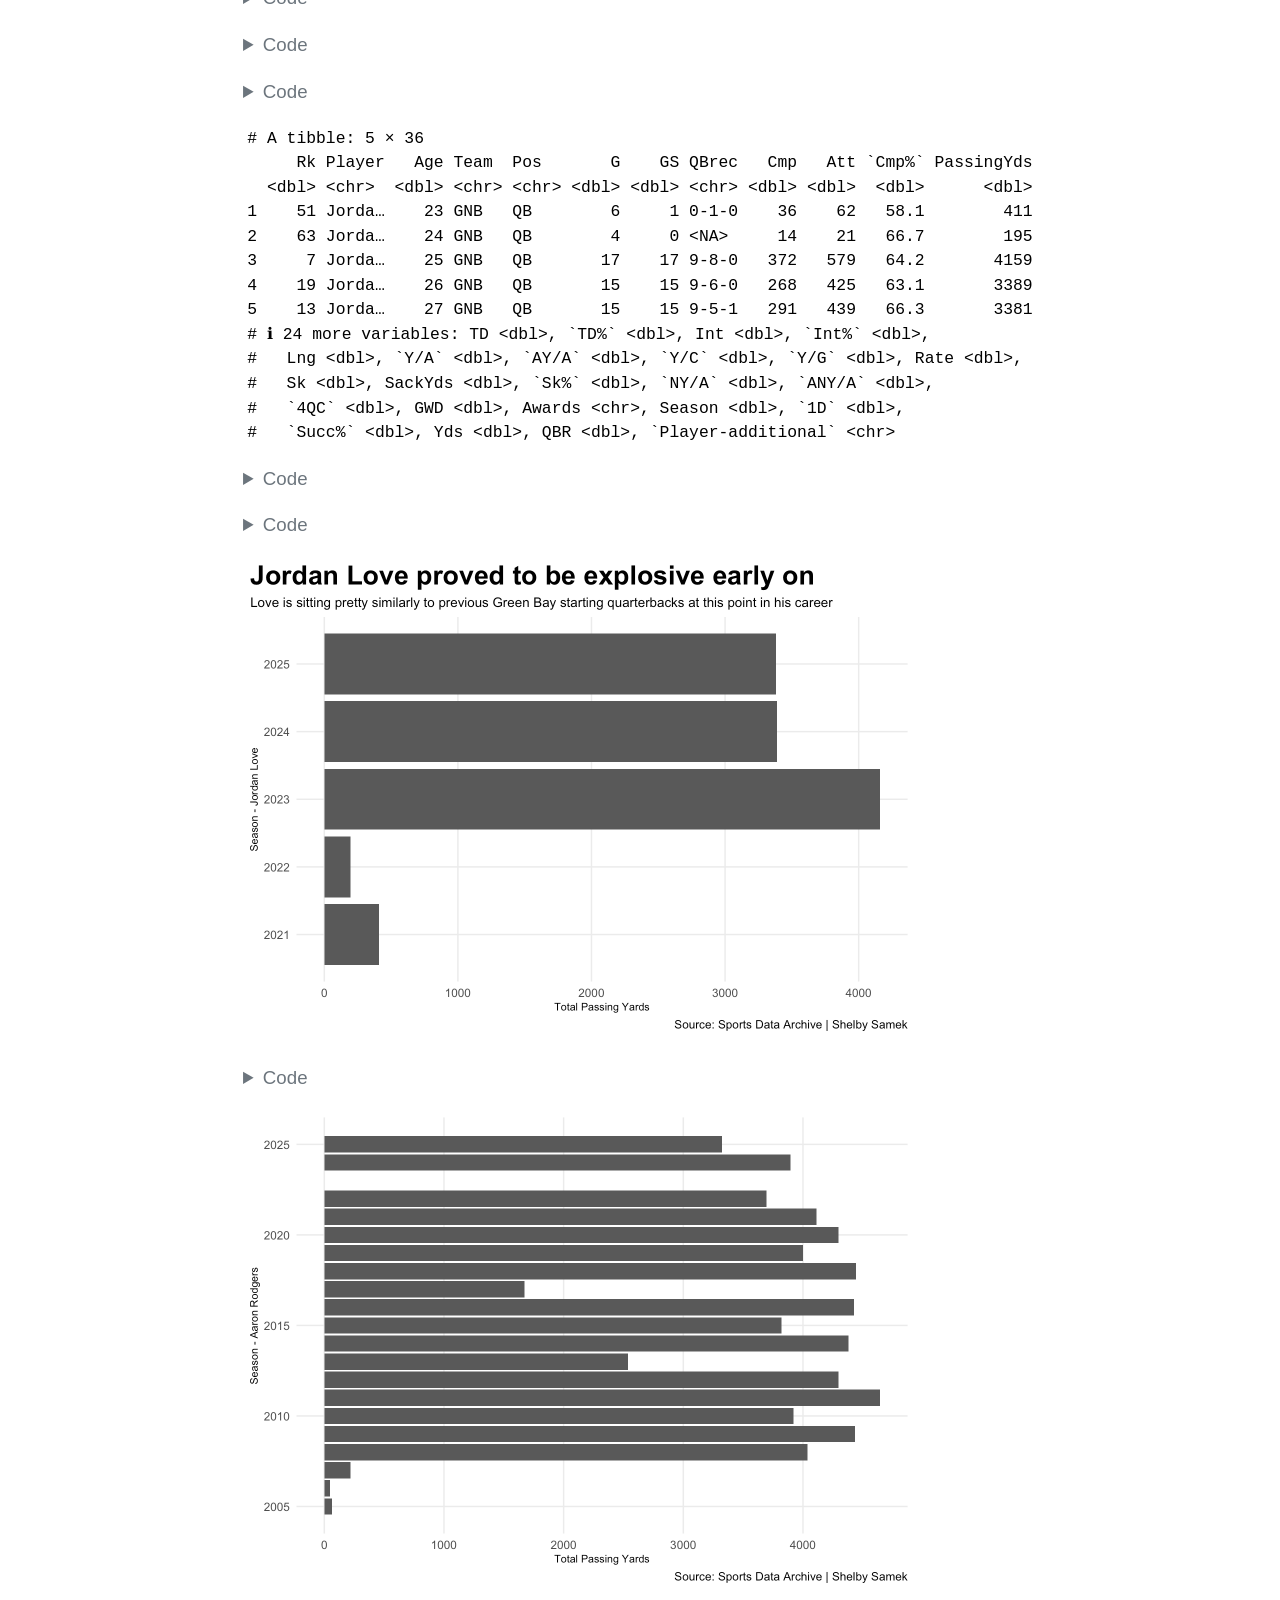
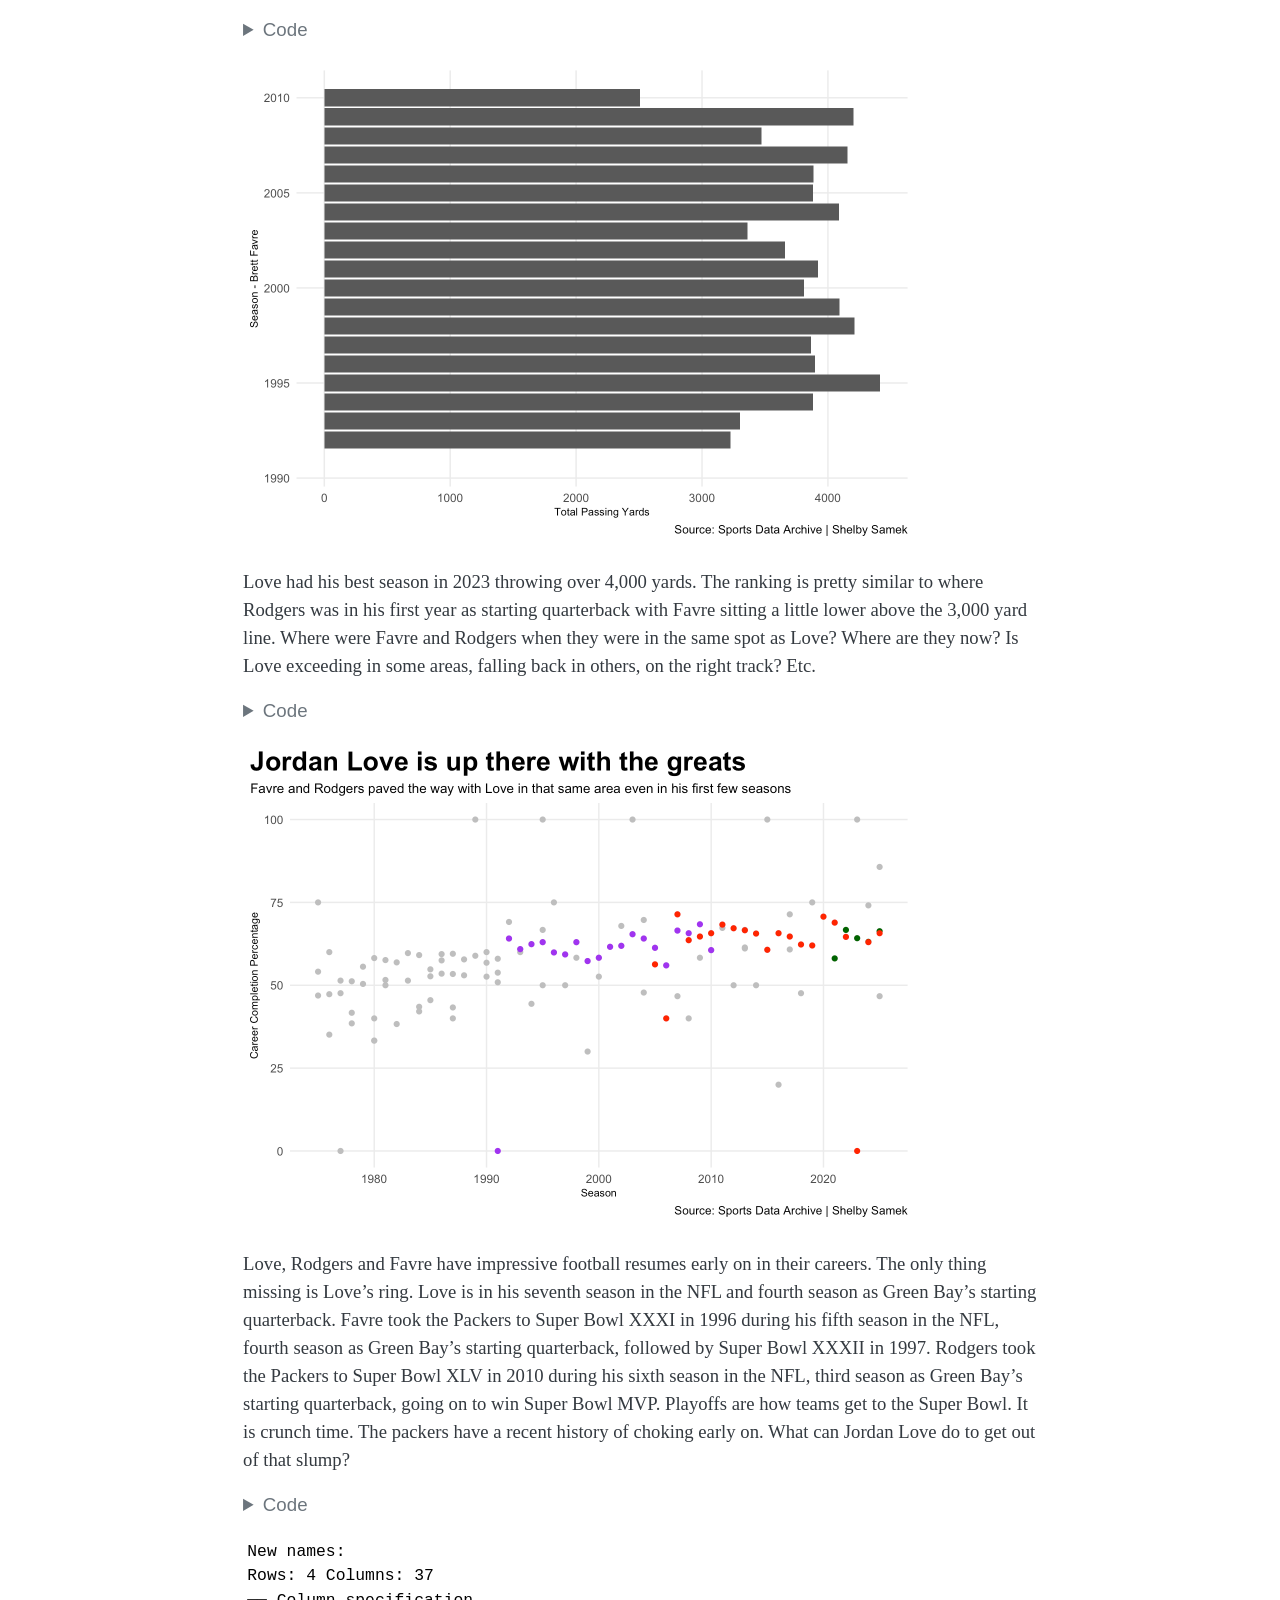
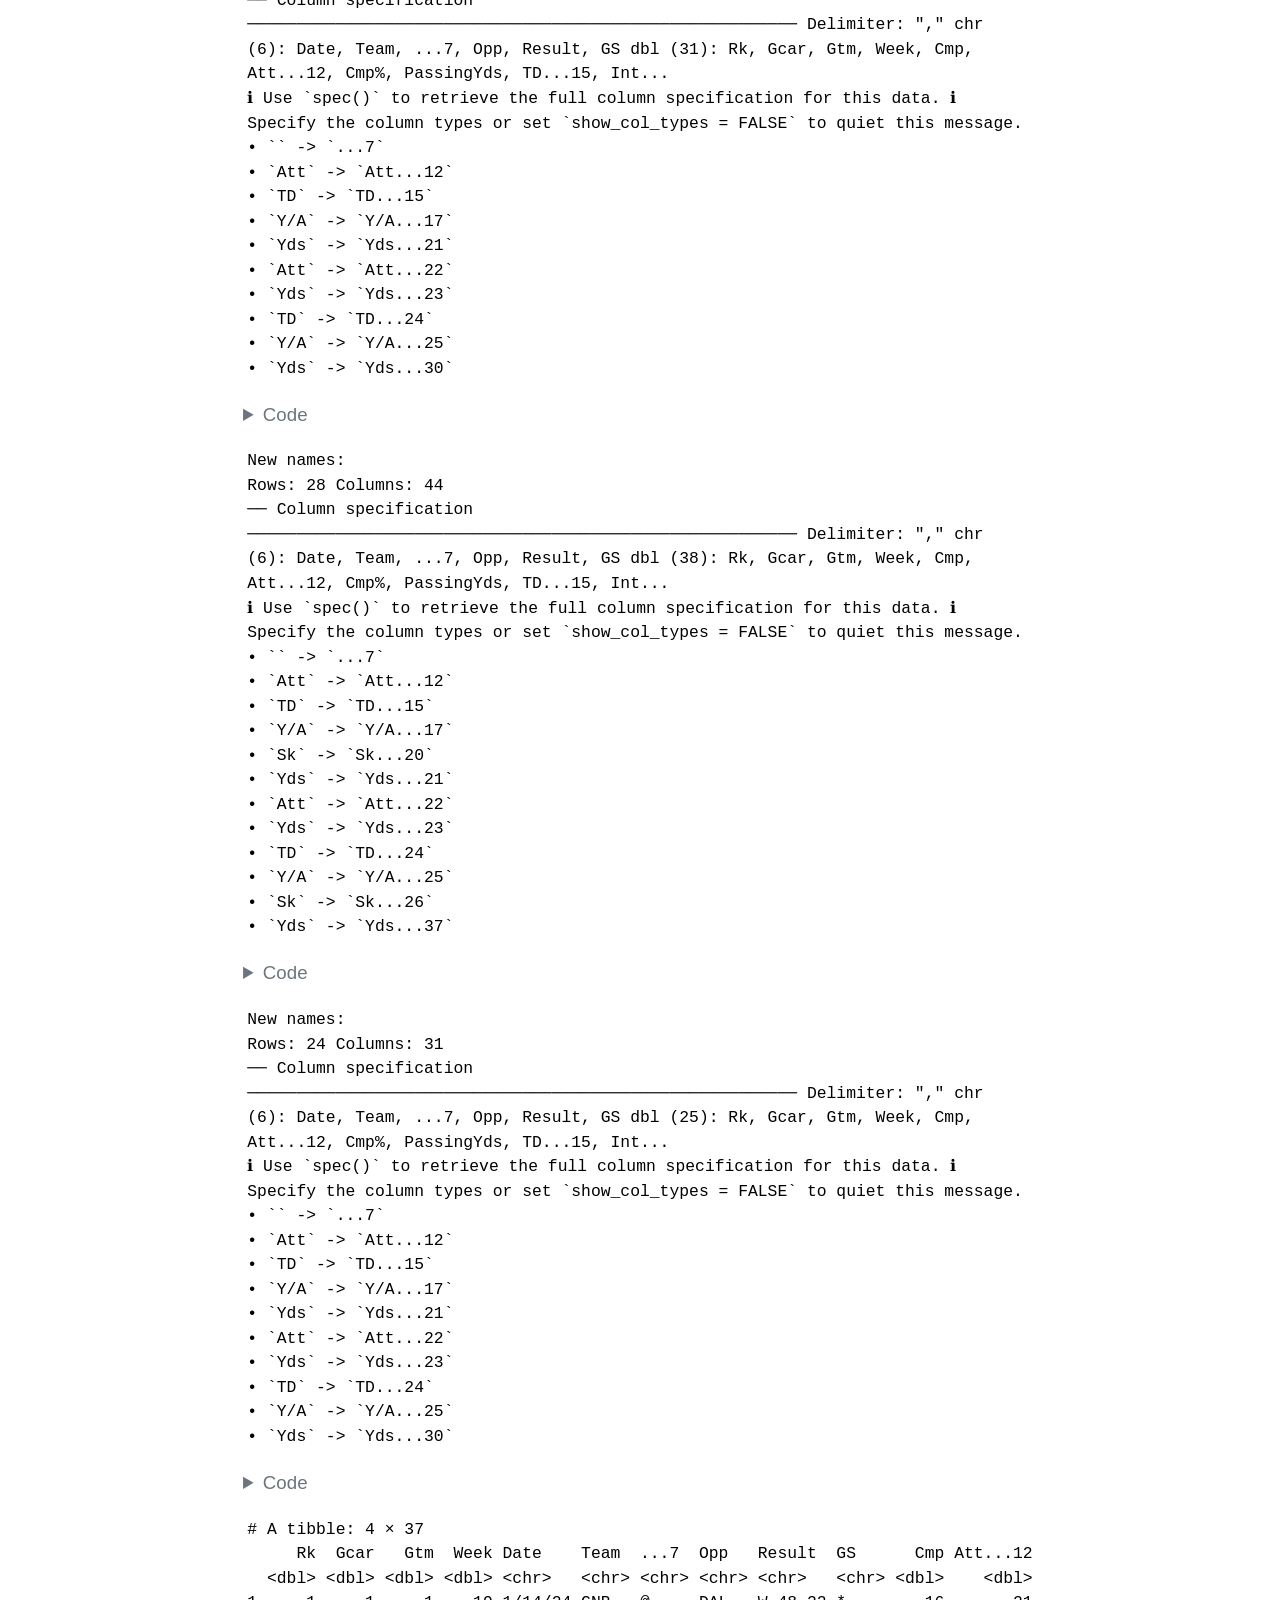
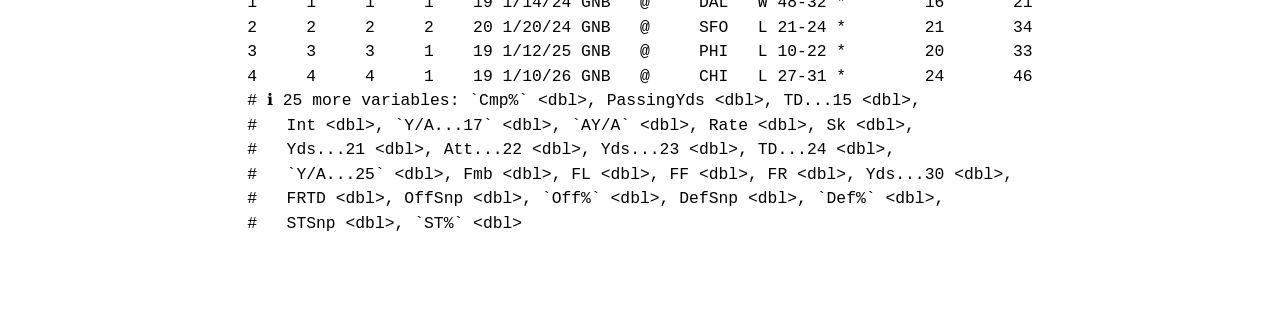
==== commit b50be981: "big commit" ====
--- a/posts/greenbay-packers-football-jordanlove/index.html
+++ b/posts/greenbay-packers-football-jordanlove/index.html
@@ -384,332 +384,307 @@
 ✖ dplyr::lag()    masks stats::lag()
 ℹ Use the conflicted package (&lt;http://conflicted.r-lib.org/&gt;) to force all conflicts to become errors</code></pre>
 </div>
-</div>
-<div class="cell">
-<details class="code-fold">
-<summary>Code</summary>
-<div class="code-copy-outer-scaffold"><div class="sourceCode cell-code" id="cb3"><pre class="sourceCode r code-with-copy"><code class="sourceCode r"><span id="cb3-1"><a href="#cb3-1" aria-hidden="true" tabindex="-1"></a>love_career <span class="ot">&lt;-</span> <span class="fu">read_csv</span>(<span class="st">"data/JordanLove_career.csv"</span>)</span></code></pre></div><button title="Copy to Clipboard" class="code-copy-button"><i class="bi"></i></button></div>
+<details class="code-fold">
+<summary>Code</summary>
+<div class="code-copy-outer-scaffold"><div class="sourceCode cell-code" id="cb3"><pre class="sourceCode r code-with-copy"><code class="sourceCode r"><span id="cb3-1"><a href="#cb3-1" aria-hidden="true" tabindex="-1"></a><span class="fu">library</span>(ggalt)</span>
+<span id="cb3-2"><a href="#cb3-2" aria-hidden="true" tabindex="-1"></a><span class="fu">library</span>(ggrepel)</span></code></pre></div><button title="Copy to Clipboard" class="code-copy-button"><i class="bi"></i></button></div>
+</details>
+</div>
+<div class="cell">
+<details class="code-fold">
+<summary>Code</summary>
+<div class="code-copy-outer-scaffold"><div class="sourceCode cell-code" id="cb4"><pre class="sourceCode r code-with-copy"><code class="sourceCode r"><span id="cb4-1"><a href="#cb4-1" aria-hidden="true" tabindex="-1"></a>quarterbacks <span class="ot">&lt;-</span> <span class="fu">read_csv</span>(<span class="st">"data/nfl_qb_passing_19752025.csv"</span>)</span></code></pre></div><button title="Copy to Clipboard" class="code-copy-button"><i class="bi"></i></button></div>
+</details>
+<div class="cell-output cell-output-stderr">
+<pre><code>Rows: 3833 Columns: 36
+── Column specification ────────────────────────────────────────────────────────
+Delimiter: ","
+chr  (6): Player, Team, Pos, QBrec, Awards, Player-additional
+dbl (30): Rk, Age, G, GS, Cmp, Att, Cmp%, PassingYds, TD, TD%, Int, Int%, Ln...
+
+ℹ Use `spec()` to retrieve the full column specification for this data.
+ℹ Specify the column types or set `show_col_types = FALSE` to quiet this message.</code></pre>
+</div>
+</div>
+<div class="cell">
+<details class="code-fold">
+<summary>Code</summary>
+<div class="code-copy-outer-scaffold"><div class="sourceCode cell-code" id="cb6"><pre class="sourceCode r code-with-copy"><code class="sourceCode r"><span id="cb6-1"><a href="#cb6-1" aria-hidden="true" tabindex="-1"></a><span class="fu">head</span>(quarterbacks)</span></code></pre></div><button title="Copy to Clipboard" class="code-copy-button"><i class="bi"></i></button></div>
+</details>
+<div class="cell-output cell-output-stdout">
+<pre><code># A tibble: 6 × 36
+     Rk Player   Age Team  Pos       G    GS QBrec   Cmp   Att `Cmp%` PassingYds
+  &lt;dbl&gt; &lt;chr&gt;  &lt;dbl&gt; &lt;chr&gt; &lt;chr&gt; &lt;dbl&gt; &lt;dbl&gt; &lt;chr&gt; &lt;dbl&gt; &lt;dbl&gt;  &lt;dbl&gt;      &lt;dbl&gt;
+1     1 Ken A…    26 CIN   QB       13    13 10-3…   228   377   60.5       3169
+2     2 Fran …    35 MIN   QB       14    14 12-2…   273   425   64.2       2994
+3     3 Roger…    33 DAL   QB       13    13 9-4-0   198   348   56.9       2666
+4     4 Jim H…    31 STL   QB       14    14 11-3…   182   345   52.8       2507
+5     5 Bert …    24 BAL   QB       14    14 10-4…   203   344   59         2483
+6     6 Billy…    36 WAS   QB       12    12 8-4-0   178   346   51.4       2440
+# ℹ 24 more variables: TD &lt;dbl&gt;, `TD%` &lt;dbl&gt;, Int &lt;dbl&gt;, `Int%` &lt;dbl&gt;,
+#   Lng &lt;dbl&gt;, `Y/A` &lt;dbl&gt;, `AY/A` &lt;dbl&gt;, `Y/C` &lt;dbl&gt;, `Y/G` &lt;dbl&gt;, Rate &lt;dbl&gt;,
+#   Sk &lt;dbl&gt;, SackYds &lt;dbl&gt;, `Sk%` &lt;dbl&gt;, `NY/A` &lt;dbl&gt;, `ANY/A` &lt;dbl&gt;,
+#   `4QC` &lt;dbl&gt;, GWD &lt;dbl&gt;, Awards &lt;chr&gt;, Season &lt;dbl&gt;, `1D` &lt;dbl&gt;,
+#   `Succ%` &lt;dbl&gt;, Yds &lt;dbl&gt;, QBR &lt;dbl&gt;, `Player-additional` &lt;chr&gt;</code></pre>
+</div>
+</div>
+<div class="cell">
+<details class="code-fold">
+<summary>Code</summary>
+<div class="code-copy-outer-scaffold"><div class="sourceCode cell-code" id="cb8"><pre class="sourceCode r code-with-copy"><code class="sourceCode r"><span id="cb8-1"><a href="#cb8-1" aria-hidden="true" tabindex="-1"></a>love_career <span class="ot">&lt;-</span> quarterbacks <span class="sc">|&gt;</span> <span class="fu">filter</span>(Player <span class="sc">==</span> <span class="st">"Jordan Love"</span>)</span></code></pre></div><button title="Copy to Clipboard" class="code-copy-button"><i class="bi"></i></button></div>
+</details>
+</div>
+<div class="cell">
+<details class="code-fold">
+<summary>Code</summary>
+<div class="code-copy-outer-scaffold"><div class="sourceCode cell-code" id="cb9"><pre class="sourceCode r code-with-copy"><code class="sourceCode r"><span id="cb9-1"><a href="#cb9-1" aria-hidden="true" tabindex="-1"></a>rodgers_career <span class="ot">&lt;-</span> quarterbacks <span class="sc">|&gt;</span> <span class="fu">filter</span>(Player <span class="sc">==</span> <span class="st">"Aaron Rodgers"</span>)</span></code></pre></div><button title="Copy to Clipboard" class="code-copy-button"><i class="bi"></i></button></div>
+</details>
+</div>
+<div class="cell">
+<details class="code-fold">
+<summary>Code</summary>
+<div class="code-copy-outer-scaffold"><div class="sourceCode cell-code" id="cb10"><pre class="sourceCode r code-with-copy"><code class="sourceCode r"><span id="cb10-1"><a href="#cb10-1" aria-hidden="true" tabindex="-1"></a>favre_career <span class="ot">&lt;-</span> quarterbacks <span class="sc">|&gt;</span> <span class="fu">filter</span>(Player <span class="sc">==</span> <span class="st">"Brett Favre"</span>)</span></code></pre></div><button title="Copy to Clipboard" class="code-copy-button"><i class="bi"></i></button></div>
+</details>
+</div>
+<div class="cell">
+<details class="code-fold">
+<summary>Code</summary>
+<div class="code-copy-outer-scaffold"><div class="sourceCode cell-code" id="cb11"><pre class="sourceCode r code-with-copy"><code class="sourceCode r"><span id="cb11-1"><a href="#cb11-1" aria-hidden="true" tabindex="-1"></a><span class="fu">head</span>(love_career)</span></code></pre></div><button title="Copy to Clipboard" class="code-copy-button"><i class="bi"></i></button></div>
+</details>
+<div class="cell-output cell-output-stdout">
+<pre><code># A tibble: 5 × 36
+     Rk Player   Age Team  Pos       G    GS QBrec   Cmp   Att `Cmp%` PassingYds
+  &lt;dbl&gt; &lt;chr&gt;  &lt;dbl&gt; &lt;chr&gt; &lt;chr&gt; &lt;dbl&gt; &lt;dbl&gt; &lt;chr&gt; &lt;dbl&gt; &lt;dbl&gt;  &lt;dbl&gt;      &lt;dbl&gt;
+1    51 Jorda…    23 GNB   QB        6     1 0-1-0    36    62   58.1        411
+2    63 Jorda…    24 GNB   QB        4     0 &lt;NA&gt;     14    21   66.7        195
+3     7 Jorda…    25 GNB   QB       17    17 9-8-0   372   579   64.2       4159
+4    19 Jorda…    26 GNB   QB       15    15 9-6-0   268   425   63.1       3389
+5    13 Jorda…    27 GNB   QB       15    15 9-5-1   291   439   66.3       3381
+# ℹ 24 more variables: TD &lt;dbl&gt;, `TD%` &lt;dbl&gt;, Int &lt;dbl&gt;, `Int%` &lt;dbl&gt;,
+#   Lng &lt;dbl&gt;, `Y/A` &lt;dbl&gt;, `AY/A` &lt;dbl&gt;, `Y/C` &lt;dbl&gt;, `Y/G` &lt;dbl&gt;, Rate &lt;dbl&gt;,
+#   Sk &lt;dbl&gt;, SackYds &lt;dbl&gt;, `Sk%` &lt;dbl&gt;, `NY/A` &lt;dbl&gt;, `ANY/A` &lt;dbl&gt;,
+#   `4QC` &lt;dbl&gt;, GWD &lt;dbl&gt;, Awards &lt;chr&gt;, Season &lt;dbl&gt;, `1D` &lt;dbl&gt;,
+#   `Succ%` &lt;dbl&gt;, Yds &lt;dbl&gt;, QBR &lt;dbl&gt;, `Player-additional` &lt;chr&gt;</code></pre>
+</div>
+</div>
+<div class="cell">
+<details class="code-fold">
+<summary>Code</summary>
+<div class="code-copy-outer-scaffold"><div class="sourceCode cell-code" id="cb13"><pre class="sourceCode r code-with-copy"><code class="sourceCode r"><span id="cb13-1"><a href="#cb13-1" aria-hidden="true" tabindex="-1"></a>gb <span class="ot">&lt;-</span> quarterbacks <span class="sc">|&gt;</span> <span class="fu">filter</span>(Team <span class="sc">==</span> <span class="st">"GNB"</span>)</span></code></pre></div><button title="Copy to Clipboard" class="code-copy-button"><i class="bi"></i></button></div>
+</details>
+</div>
+<div class="cell">
+<details class="code-fold">
+<summary>Code</summary>
+<div class="code-copy-outer-scaffold"><div class="sourceCode cell-code" id="cb14"><pre class="sourceCode r code-with-copy"><code class="sourceCode r"><span id="cb14-1"><a href="#cb14-1" aria-hidden="true" tabindex="-1"></a><span class="fu">ggplot</span>() <span class="sc">+</span> </span>
+<span id="cb14-2"><a href="#cb14-2" aria-hidden="true" tabindex="-1"></a>  <span class="fu">geom_bar</span>(<span class="at">data=</span>love_career, <span class="fu">aes</span>(<span class="at">x=</span>Season, <span class="at">weight=</span>PassingYds)) <span class="sc">+</span></span>
+<span id="cb14-3"><a href="#cb14-3" aria-hidden="true" tabindex="-1"></a>  </span>
+<span id="cb14-4"><a href="#cb14-4" aria-hidden="true" tabindex="-1"></a>  <span class="fu">coord_flip</span>() <span class="sc">+</span> </span>
+<span id="cb14-5"><a href="#cb14-5" aria-hidden="true" tabindex="-1"></a>  <span class="fu">labs</span>(</span>
+<span id="cb14-6"><a href="#cb14-6" aria-hidden="true" tabindex="-1"></a>    <span class="at">x=</span><span class="st">"Season - Jordan Love"</span>, </span>
+<span id="cb14-7"><a href="#cb14-7" aria-hidden="true" tabindex="-1"></a>    <span class="at">y=</span><span class="st">"Total Passing Yards"</span>, </span>
+<span id="cb14-8"><a href="#cb14-8" aria-hidden="true" tabindex="-1"></a>    <span class="at">title=</span><span class="st">"Jordan Love proved to be explosive early on"</span>, </span>
+<span id="cb14-9"><a href="#cb14-9" aria-hidden="true" tabindex="-1"></a>    <span class="at">subtitle=</span><span class="st">"Love is sitting pretty similarly to previous Green Bay starting quarterbacks at this point in his career"</span>, </span>
+<span id="cb14-10"><a href="#cb14-10" aria-hidden="true" tabindex="-1"></a>    <span class="at">caption=</span><span class="st">"Source: Sports Data Archive | Shelby Samek"</span></span>
+<span id="cb14-11"><a href="#cb14-11" aria-hidden="true" tabindex="-1"></a>    ) <span class="sc">+</span></span>
+<span id="cb14-12"><a href="#cb14-12" aria-hidden="true" tabindex="-1"></a>  <span class="fu">theme_minimal</span>() <span class="sc">+</span></span>
+<span id="cb14-13"><a href="#cb14-13" aria-hidden="true" tabindex="-1"></a>   <span class="fu">theme</span>(</span>
+<span id="cb14-14"><a href="#cb14-14" aria-hidden="true" tabindex="-1"></a>    <span class="at">plot.title =</span> <span class="fu">element_text</span>(<span class="at">size =</span> <span class="dv">20</span>, <span class="at">face =</span> <span class="st">"bold"</span>),</span>
+<span id="cb14-15"><a href="#cb14-15" aria-hidden="true" tabindex="-1"></a>    <span class="at">axis.title =</span> <span class="fu">element_text</span>(<span class="at">size =</span> <span class="dv">8</span>), </span>
+<span id="cb14-16"><a href="#cb14-16" aria-hidden="true" tabindex="-1"></a>    <span class="at">plot.subtitle =</span> <span class="fu">element_text</span>(<span class="at">size=</span><span class="dv">10</span>), </span>
+<span id="cb14-17"><a href="#cb14-17" aria-hidden="true" tabindex="-1"></a>    <span class="at">panel.grid.minor =</span> <span class="fu">element_blank</span>(),</span>
+<span id="cb14-18"><a href="#cb14-18" aria-hidden="true" tabindex="-1"></a>    <span class="at">plot.title.position =</span> <span class="st">"plot"</span></span>
+<span id="cb14-19"><a href="#cb14-19" aria-hidden="true" tabindex="-1"></a>    ) </span></code></pre></div><button title="Copy to Clipboard" class="code-copy-button"><i class="bi"></i></button></div>
+</details>
+<div class="cell-output-display">
+<div>
+<figure class="figure">
+<p><img src="index_files/figure-html/unnamed-chunk-9-1.png" class="img-fluid figure-img" width="672"></p>
+</figure>
+</div>
+</div>
+<details class="code-fold">
+<summary>Code</summary>
+<div class="code-copy-outer-scaffold"><div class="sourceCode cell-code" id="cb15"><pre class="sourceCode r code-with-copy"><code class="sourceCode r"><span id="cb15-1"><a href="#cb15-1" aria-hidden="true" tabindex="-1"></a><span class="fu">ggplot</span>() <span class="sc">+</span> </span>
+<span id="cb15-2"><a href="#cb15-2" aria-hidden="true" tabindex="-1"></a>  <span class="fu">geom_bar</span>(<span class="at">data=</span>rodgers_career, <span class="fu">aes</span>(<span class="at">x=</span>Season, <span class="at">weight=</span>PassingYds)) <span class="sc">+</span></span>
+<span id="cb15-3"><a href="#cb15-3" aria-hidden="true" tabindex="-1"></a>  <span class="fu">coord_flip</span>() <span class="sc">+</span></span>
+<span id="cb15-4"><a href="#cb15-4" aria-hidden="true" tabindex="-1"></a>  <span class="fu">labs</span>(</span>
+<span id="cb15-5"><a href="#cb15-5" aria-hidden="true" tabindex="-1"></a>    <span class="at">x=</span><span class="st">"Season - Aaron Rodgers"</span>, </span>
+<span id="cb15-6"><a href="#cb15-6" aria-hidden="true" tabindex="-1"></a>    <span class="at">y=</span><span class="st">"Total Passing Yards"</span>, </span>
+<span id="cb15-7"><a href="#cb15-7" aria-hidden="true" tabindex="-1"></a>    <span class="at">caption=</span><span class="st">"Source: Sports Data Archive | Shelby Samek"</span></span>
+<span id="cb15-8"><a href="#cb15-8" aria-hidden="true" tabindex="-1"></a>    ) <span class="sc">+</span></span>
+<span id="cb15-9"><a href="#cb15-9" aria-hidden="true" tabindex="-1"></a>  <span class="fu">theme_minimal</span>() <span class="sc">+</span></span>
+<span id="cb15-10"><a href="#cb15-10" aria-hidden="true" tabindex="-1"></a>   <span class="fu">theme</span>(</span>
+<span id="cb15-11"><a href="#cb15-11" aria-hidden="true" tabindex="-1"></a>    <span class="at">axis.title =</span> <span class="fu">element_text</span>(<span class="at">size =</span> <span class="dv">8</span>), </span>
+<span id="cb15-12"><a href="#cb15-12" aria-hidden="true" tabindex="-1"></a>    <span class="at">panel.grid.minor =</span> <span class="fu">element_blank</span>(),</span>
+<span id="cb15-13"><a href="#cb15-13" aria-hidden="true" tabindex="-1"></a>    <span class="at">plot.title.position =</span> <span class="st">"plot"</span></span>
+<span id="cb15-14"><a href="#cb15-14" aria-hidden="true" tabindex="-1"></a>    ) </span></code></pre></div><button title="Copy to Clipboard" class="code-copy-button"><i class="bi"></i></button></div>
+</details>
+<div class="cell-output-display">
+<div>
+<figure class="figure">
+<p><img src="index_files/figure-html/unnamed-chunk-9-2.png" class="img-fluid figure-img" width="672"></p>
+</figure>
+</div>
+</div>
+<details class="code-fold">
+<summary>Code</summary>
+<div class="code-copy-outer-scaffold"><div class="sourceCode cell-code" id="cb16"><pre class="sourceCode r code-with-copy"><code class="sourceCode r"><span id="cb16-1"><a href="#cb16-1" aria-hidden="true" tabindex="-1"></a><span class="fu">ggplot</span>() <span class="sc">+</span> </span>
+<span id="cb16-2"><a href="#cb16-2" aria-hidden="true" tabindex="-1"></a>  <span class="fu">geom_bar</span>(<span class="at">data=</span>favre_career, <span class="fu">aes</span>(<span class="at">x=</span>Season, <span class="at">weight=</span>PassingYds)) <span class="sc">+</span></span>
+<span id="cb16-3"><a href="#cb16-3" aria-hidden="true" tabindex="-1"></a>  <span class="fu">coord_flip</span>() <span class="sc">+</span></span>
+<span id="cb16-4"><a href="#cb16-4" aria-hidden="true" tabindex="-1"></a>  <span class="fu">labs</span>(</span>
+<span id="cb16-5"><a href="#cb16-5" aria-hidden="true" tabindex="-1"></a>    <span class="at">x=</span><span class="st">"Season - Brett Favre"</span>, </span>
+<span id="cb16-6"><a href="#cb16-6" aria-hidden="true" tabindex="-1"></a>    <span class="at">y=</span><span class="st">"Total Passing Yards"</span>, </span>
+<span id="cb16-7"><a href="#cb16-7" aria-hidden="true" tabindex="-1"></a>    <span class="at">caption=</span><span class="st">"Source: Sports Data Archive | Shelby Samek"</span></span>
+<span id="cb16-8"><a href="#cb16-8" aria-hidden="true" tabindex="-1"></a>    ) <span class="sc">+</span></span>
+<span id="cb16-9"><a href="#cb16-9" aria-hidden="true" tabindex="-1"></a>  <span class="fu">theme_minimal</span>() <span class="sc">+</span></span>
+<span id="cb16-10"><a href="#cb16-10" aria-hidden="true" tabindex="-1"></a>   <span class="fu">theme</span>(</span>
+<span id="cb16-11"><a href="#cb16-11" aria-hidden="true" tabindex="-1"></a>    <span class="at">axis.title =</span> <span class="fu">element_text</span>(<span class="at">size =</span> <span class="dv">8</span>), </span>
+<span id="cb16-12"><a href="#cb16-12" aria-hidden="true" tabindex="-1"></a>    <span class="at">panel.grid.minor =</span> <span class="fu">element_blank</span>(),</span>
+<span id="cb16-13"><a href="#cb16-13" aria-hidden="true" tabindex="-1"></a>    <span class="at">plot.title.position =</span> <span class="st">"plot"</span></span>
+<span id="cb16-14"><a href="#cb16-14" aria-hidden="true" tabindex="-1"></a>    ) </span></code></pre></div><button title="Copy to Clipboard" class="code-copy-button"><i class="bi"></i></button></div>
+</details>
+<div class="cell-output-display">
+<div>
+<figure class="figure">
+<p><img src="index_files/figure-html/unnamed-chunk-9-3.png" class="img-fluid figure-img" width="672"></p>
+</figure>
+</div>
+</div>
+</div>
+<p>Love had his best season in 2023 throwing over 4,000 yards. The ranking is pretty similar to where Rodgers was in his first year as starting quarterback with Favre sitting a little lower above the 3,000 yard line. Where were Favre and Rodgers when they were in the same spot as Love? Where are they now? Is Love exceeding in some areas, falling back in others, on the right track? Etc.</p>
+<div class="cell">
+<details class="code-fold">
+<summary>Code</summary>
+<div class="code-copy-outer-scaffold"><div class="sourceCode cell-code" id="cb17"><pre class="sourceCode r code-with-copy"><code class="sourceCode r"><span id="cb17-1"><a href="#cb17-1" aria-hidden="true" tabindex="-1"></a><span class="fu">ggplot</span>() <span class="sc">+</span> </span>
+<span id="cb17-2"><a href="#cb17-2" aria-hidden="true" tabindex="-1"></a>  <span class="fu">geom_point</span>(<span class="at">data=</span>gb, <span class="fu">aes</span>(<span class="at">x=</span>Season, <span class="at">y=</span><span class="st">`</span><span class="at">Cmp%</span><span class="st">`</span>), <span class="at">color=</span><span class="st">"grey"</span>) <span class="sc">+</span></span>
+<span id="cb17-3"><a href="#cb17-3" aria-hidden="true" tabindex="-1"></a>  <span class="fu">geom_point</span>(<span class="at">data=</span>love_career, <span class="fu">aes</span>(<span class="at">x=</span>Season, <span class="at">y=</span><span class="st">`</span><span class="at">Cmp%</span><span class="st">`</span>), <span class="at">color=</span><span class="st">"darkgreen"</span>) <span class="sc">+</span></span>
+<span id="cb17-4"><a href="#cb17-4" aria-hidden="true" tabindex="-1"></a>  <span class="fu">geom_point</span>(<span class="at">data=</span>rodgers_career, <span class="fu">aes</span>(<span class="at">x=</span>Season, <span class="at">y=</span><span class="st">`</span><span class="at">Cmp%</span><span class="st">`</span>), <span class="at">color=</span><span class="st">"red"</span>) <span class="sc">+</span></span>
+<span id="cb17-5"><a href="#cb17-5" aria-hidden="true" tabindex="-1"></a>  <span class="fu">geom_point</span>(<span class="at">data=</span>favre_career, <span class="fu">aes</span>(<span class="at">x=</span>Season, <span class="at">y=</span><span class="st">`</span><span class="at">Cmp%</span><span class="st">`</span>), <span class="at">color=</span><span class="st">"purple"</span>) <span class="sc">+</span></span>
+<span id="cb17-6"><a href="#cb17-6" aria-hidden="true" tabindex="-1"></a>  <span class="fu">labs</span>(</span>
+<span id="cb17-7"><a href="#cb17-7" aria-hidden="true" tabindex="-1"></a>    <span class="at">x=</span><span class="st">"Season"</span>, </span>
+<span id="cb17-8"><a href="#cb17-8" aria-hidden="true" tabindex="-1"></a>    <span class="at">y=</span><span class="st">"Career Completion Percentage"</span>, </span>
+<span id="cb17-9"><a href="#cb17-9" aria-hidden="true" tabindex="-1"></a>    <span class="at">title=</span><span class="st">"Jordan Love is up there with the greats"</span>, </span>
+<span id="cb17-10"><a href="#cb17-10" aria-hidden="true" tabindex="-1"></a>    <span class="at">subtitle=</span><span class="st">"Favre and Rodgers paved the way with Love in that same area even in his first few seasons"</span>, </span>
+<span id="cb17-11"><a href="#cb17-11" aria-hidden="true" tabindex="-1"></a>    <span class="at">caption=</span><span class="st">"Source: Sports Data Archive | Shelby Samek"</span></span>
+<span id="cb17-12"><a href="#cb17-12" aria-hidden="true" tabindex="-1"></a>    ) <span class="sc">+</span></span>
+<span id="cb17-13"><a href="#cb17-13" aria-hidden="true" tabindex="-1"></a>  <span class="fu">theme_minimal</span>() <span class="sc">+</span></span>
+<span id="cb17-14"><a href="#cb17-14" aria-hidden="true" tabindex="-1"></a>   <span class="fu">theme</span>(</span>
+<span id="cb17-15"><a href="#cb17-15" aria-hidden="true" tabindex="-1"></a>    <span class="at">plot.title =</span> <span class="fu">element_text</span>(<span class="at">size =</span> <span class="dv">20</span>, <span class="at">face =</span> <span class="st">"bold"</span>),</span>
+<span id="cb17-16"><a href="#cb17-16" aria-hidden="true" tabindex="-1"></a>    <span class="at">axis.title =</span> <span class="fu">element_text</span>(<span class="at">size =</span> <span class="dv">8</span>), </span>
+<span id="cb17-17"><a href="#cb17-17" aria-hidden="true" tabindex="-1"></a>    <span class="at">plot.subtitle =</span> <span class="fu">element_text</span>(<span class="at">size=</span><span class="dv">10</span>), </span>
+<span id="cb17-18"><a href="#cb17-18" aria-hidden="true" tabindex="-1"></a>    <span class="at">panel.grid.minor =</span> <span class="fu">element_blank</span>(),</span>
+<span id="cb17-19"><a href="#cb17-19" aria-hidden="true" tabindex="-1"></a>    <span class="at">plot.title.position =</span> <span class="st">"plot"</span></span>
+<span id="cb17-20"><a href="#cb17-20" aria-hidden="true" tabindex="-1"></a>    ) </span></code></pre></div><button title="Copy to Clipboard" class="code-copy-button"><i class="bi"></i></button></div>
+</details>
+<div class="cell-output-display">
+<div>
+<figure class="figure">
+<p><img src="index_files/figure-html/unnamed-chunk-10-1.png" class="img-fluid figure-img" width="672"></p>
+</figure>
+</div>
+</div>
+</div>
+<p>Love, Rodgers and Favre have impressive football resumes early on in their careers. The only thing missing is Love’s ring. Love is in his seventh season in the NFL and fourth season as Green Bay’s starting quarterback. Favre took the Packers to Super Bowl XXXI in 1996 during his fifth season in the NFL, fourth season as Green Bay’s starting quarterback, followed by Super Bowl XXXII in 1997. Rodgers took the Packers to Super Bowl XLV in 2010 during his sixth season in the NFL, third season as Green Bay’s starting quarterback, going on to win Super Bowl MVP. Playoffs are how teams get to the Super Bowl. It is crunch time. The packers have a recent history of choking early on. What can Jordan Love do to get out of that slump?</p>
+<div class="cell">
+<details class="code-fold">
+<summary>Code</summary>
+<div class="code-copy-outer-scaffold"><div class="sourceCode cell-code" id="cb18"><pre class="sourceCode r code-with-copy"><code class="sourceCode r"><span id="cb18-1"><a href="#cb18-1" aria-hidden="true" tabindex="-1"></a>love_playoffs <span class="ot">&lt;-</span> <span class="fu">read_csv</span>(<span class="st">"data/love_playoffs.csv"</span>)</span></code></pre></div><button title="Copy to Clipboard" class="code-copy-button"><i class="bi"></i></button></div>
 </details>
 <div class="cell-output cell-output-stderr">
 <pre><code>New names:
-Rows: 67 Columns: 37
+Rows: 4 Columns: 37
 ── Column specification
 ──────────────────────────────────────────────────────── Delimiter: "," chr
-(37): ...1, ...2, ...3, ...4, ...5, ...6, ...7, ...8, ...9, ...10, Passi...
+(6): Date, Team, ...7, Opp, Result, GS dbl (31): Rk, Gcar, Gtm, Week, Cmp,
+Att...12, Cmp%, PassingYds, TD...15, Int...
 ℹ Use `spec()` to retrieve the full column specification for this data. ℹ
 Specify the column types or set `show_col_types = FALSE` to quiet this message.
-• `` -&gt; `...1`
-• `` -&gt; `...2`
-• `` -&gt; `...3`
-• `` -&gt; `...4`
-• `` -&gt; `...5`
-• `` -&gt; `...6`
 • `` -&gt; `...7`
-• `` -&gt; `...8`
-• `` -&gt; `...9`
-• `` -&gt; `...10`
-• `Passing` -&gt; `Passing...11`
-• `Passing` -&gt; `Passing...12`
-• `Passing` -&gt; `Passing...13`
-• `Passing` -&gt; `Passing...14`
-• `Passing` -&gt; `Passing...15`
-• `Passing` -&gt; `Passing...16`
-• `Passing` -&gt; `Passing...17`
-• `Passing` -&gt; `Passing...18`
-• `Passing` -&gt; `Passing...19`
-• `Passing` -&gt; `Passing...20`
-• `Passing` -&gt; `Passing...21`
-• `Rushing` -&gt; `Rushing...22`
-• `Rushing` -&gt; `Rushing...23`
-• `Rushing` -&gt; `Rushing...24`
-• `Rushing` -&gt; `Rushing...25`
-• `Fumbles` -&gt; `Fumbles...26`
-• `Fumbles` -&gt; `Fumbles...27`
-• `Fumbles` -&gt; `Fumbles...28`
-• `Fumbles` -&gt; `Fumbles...29`
-• `Fumbles` -&gt; `Fumbles...30`
-• `Fumbles` -&gt; `Fumbles...31`
-• `Snap Counts` -&gt; `Snap Counts...32`
-• `Snap Counts` -&gt; `Snap Counts...33`
-• `Snap Counts` -&gt; `Snap Counts...34`
-• `Snap Counts` -&gt; `Snap Counts...35`
-• `Snap Counts` -&gt; `Snap Counts...36`
-• `Snap Counts` -&gt; `Snap Counts...37`</code></pre>
-</div>
-</div>
-<div class="cell">
-<details class="code-fold">
-<summary>Code</summary>
-<div class="code-copy-outer-scaffold"><div class="sourceCode cell-code" id="cb5"><pre class="sourceCode r code-with-copy"><code class="sourceCode r"><span id="cb5-1"><a href="#cb5-1" aria-hidden="true" tabindex="-1"></a><span class="fu">head</span>(love_career)</span></code></pre></div><button title="Copy to Clipboard" class="code-copy-button"><i class="bi"></i></button></div>
-</details>
-<div class="cell-output cell-output-stdout">
-<pre><code># A tibble: 6 × 37
-  ...1  ...2  ...3  ...4  ...5     ...6  ...7  ...8  ...9    ...10 Passing...11
-  &lt;chr&gt; &lt;chr&gt; &lt;chr&gt; &lt;chr&gt; &lt;chr&gt;    &lt;chr&gt; &lt;chr&gt; &lt;chr&gt; &lt;chr&gt;   &lt;chr&gt; &lt;chr&gt;       
-1 Rk    Gcar  Gtm   Week  Date     Team  &lt;NA&gt;  Opp   Result  GS    Cmp         
-2 1     1     1     1     9/12/21  GNB   @     NOR   L 3-38  &lt;NA&gt;  5           
-3 2     2     2     2     9/20/21  GNB   &lt;NA&gt;  DET   W 35-17 &lt;NA&gt;  0           
-4 3     3     9     9     11/7/21  GNB   @     KAN   L 7-13  *     19          
-5 4     4     11    11    11/21/21 GNB   @     MIN   L 31-34 &lt;NA&gt;  0           
-6 5     5     16    17    1/2/22   GNB   &lt;NA&gt;  MIN   W 37-10 &lt;NA&gt;  2           
-# ℹ 26 more variables: Passing...12 &lt;chr&gt;, Passing...13 &lt;chr&gt;,
-#   Passing...14 &lt;chr&gt;, Passing...15 &lt;chr&gt;, Passing...16 &lt;chr&gt;,
-#   Passing...17 &lt;chr&gt;, Passing...18 &lt;chr&gt;, Passing...19 &lt;chr&gt;,
-#   Passing...20 &lt;chr&gt;, Passing...21 &lt;chr&gt;, Rushing...22 &lt;chr&gt;,
-#   Rushing...23 &lt;chr&gt;, Rushing...24 &lt;chr&gt;, Rushing...25 &lt;chr&gt;,
-#   Fumbles...26 &lt;chr&gt;, Fumbles...27 &lt;chr&gt;, Fumbles...28 &lt;chr&gt;,
-#   Fumbles...29 &lt;chr&gt;, Fumbles...30 &lt;chr&gt;, Fumbles...31 &lt;chr&gt;, …</code></pre>
-</div>
-</div>
-<div class="cell">
-<details class="code-fold">
-<summary>Code</summary>
-<div class="code-copy-outer-scaffold"><div class="sourceCode cell-code" id="cb7"><pre class="sourceCode r code-with-copy"><code class="sourceCode r"><span id="cb7-1"><a href="#cb7-1" aria-hidden="true" tabindex="-1"></a><span class="fu">glimpse</span>(love_career)</span></code></pre></div><button title="Copy to Clipboard" class="code-copy-button"><i class="bi"></i></button></div>
-</details>
-<div class="cell-output cell-output-stdout">
-<pre><code>Rows: 67
-Columns: 37
-$ ...1               &lt;chr&gt; "Rk", "1", "2", "3", "4", "5", "6", "7", "8", "9", …
-$ ...2               &lt;chr&gt; "Gcar", "1", "2", "3", "4", "5", "6", "7", "8", "9"…
-$ ...3               &lt;chr&gt; "Gtm", "1", "2", "9", "11", "16", "17", "1", "6", "…
-$ ...4               &lt;chr&gt; "Week", "1", "2", "9", "11", "17", "18", "1", "6", …
-$ ...5               &lt;chr&gt; "Date", "9/12/21", "9/20/21", "11/7/21", "11/21/21"…
-$ ...6               &lt;chr&gt; "Team", "GNB", "GNB", "GNB", "GNB", "GNB", "GNB", "…
-$ ...7               &lt;chr&gt; NA, "@", NA, "@", "@", NA, "@", "@", NA, "@", NA, "…
-$ ...8               &lt;chr&gt; "Opp", "NOR", "DET", "KAN", "MIN", "MIN", "DET", "M…
-$ ...9               &lt;chr&gt; "Result", "L 3-38", "W 35-17", "L 7-13", "L 31-34",…
-$ ...10              &lt;chr&gt; "GS", NA, NA, "*", NA, NA, NA, NA, NA, NA, NA, "*",…
-$ Passing...11       &lt;chr&gt; "Cmp", "5", "0", "19", "0", "2", "10", "4", "2", "6…
-$ Passing...12       &lt;chr&gt; "Att", "7", "0", "34", "0", "4", "17", "5", "4", "9…
-$ Passing...13       &lt;chr&gt; "Cmp%", "71.4", NA, "55.9", NA, "50", "58.8", "80",…
-$ Passing...14       &lt;chr&gt; "Yds", "68", "0", "190", "0", "19", "134", "65", "8…
-$ Passing...15       &lt;chr&gt; "TD", "0", "0", "1", "0", "0", "1", "0", "0", "1", …
-$ Passing...16       &lt;chr&gt; "Int", "0", "0", "1", "0", "0", "2", "0", "0", "0",…
-$ Passing...17       &lt;chr&gt; "Y/A", "9.7", NA, "5.6", NA, "4.8", "7.9", "13", "2…
-$ Passing...18       &lt;chr&gt; "AY/A", "9.7", NA, "4.9", NA, "4.8", "3.8", "13", "…
-$ Passing...19       &lt;chr&gt; "Rate", "102.1", NA, "69.5", NA, "63.5", "64", "118…
-$ Passing...20       &lt;chr&gt; "Sk", "1", "0", "1", "0", "0", "1", "0", "0", "0", …
-$ Passing...21       &lt;chr&gt; "Yds", "4", "0", "11", "0", "0", "8", "0", "0", "0"…
-$ Rushing...22       &lt;chr&gt; "Att", "0", "3", "5", "1", "2", "1", "0", "0", "0",…
-$ Rushing...23       &lt;chr&gt; "Yds", "0", "-3", "23", "-1", "9", "-1", "0", "0", …
-$ Rushing...24       &lt;chr&gt; "TD", "0", "0", "0", "0", "0", "0", "0", "0", "0", …
-$ Rushing...25       &lt;chr&gt; "Y/A", NA, "-1", "4.6", "-1", "4.5", "-1", NA, NA, …
-$ Fumbles...26       &lt;chr&gt; "Fmb", "1", "0", "1", "0", "0", "1", "0", "0", "0",…
-$ Fumbles...27       &lt;chr&gt; "FL", "1", "0", "0", "0", "0", "0", "0", "0", "0", …
-$ Fumbles...28       &lt;chr&gt; "FF", "0", "0", "0", "0", "0", "0", "0", "0", "0", …
-$ Fumbles...29       &lt;chr&gt; "FR", "0", "0", "1", "0", "0", "1", "0", "0", "0", …
-$ Fumbles...30       &lt;chr&gt; "Yds", "0", "0", "0", "0", "0", "0", "0", "0", "0",…
-$ Fumbles...31       &lt;chr&gt; "FRTD", "0", "0", "0", "0", "0", "0", "0", "0", "0"…
-$ `Snap Counts...32` &lt;chr&gt; "OffSnp", "15", "3", "63", "1", "12", "37", "5", "4…
-$ `Snap Counts...33` &lt;chr&gt; "Off%", "26.3", "4.6", "100", "1.7", "16", "54.4", …
-$ `Snap Counts...34` &lt;chr&gt; "DefSnp", "0", "0", "0", "0", "0", "0", "0", "0", "…
-$ `Snap Counts...35` &lt;chr&gt; "Def%", "0", "0", "0", "0", "0", "0", "0", "0", "0"…
-$ `Snap Counts...36` &lt;chr&gt; "STSnp", "0", "0", "0", "0", "0", "0", "0", "0", "0…
-$ `Snap Counts...37` &lt;chr&gt; "ST%", "0", "0", "0", "0", "0", "0", "0", "0", "0",…</code></pre>
-</div>
-</div>
-<div class="cell">
-<details class="code-fold">
-<summary>Code</summary>
-<div class="code-copy-outer-scaffold"><div class="sourceCode cell-code" id="cb9"><pre class="sourceCode r code-with-copy"><code class="sourceCode r"><span id="cb9-1"><a href="#cb9-1" aria-hidden="true" tabindex="-1"></a>rodgers_career <span class="ot">&lt;-</span> <span class="fu">read_csv</span>(<span class="st">"data/AaronRodgers_career.csv"</span>)</span></code></pre></div><button title="Copy to Clipboard" class="code-copy-button"><i class="bi"></i></button></div>
+• `Att` -&gt; `Att...12`
+• `TD` -&gt; `TD...15`
+• `Y/A` -&gt; `Y/A...17`
+• `Yds` -&gt; `Yds...21`
+• `Att` -&gt; `Att...22`
+• `Yds` -&gt; `Yds...23`
+• `TD` -&gt; `TD...24`
+• `Y/A` -&gt; `Y/A...25`
+• `Yds` -&gt; `Yds...30`</code></pre>
+</div>
+</div>
+<div class="cell">
+<details class="code-fold">
+<summary>Code</summary>
+<div class="code-copy-outer-scaffold"><div class="sourceCode cell-code" id="cb20"><pre class="sourceCode r code-with-copy"><code class="sourceCode r"><span id="cb20-1"><a href="#cb20-1" aria-hidden="true" tabindex="-1"></a>rodgers_playoffs <span class="ot">&lt;-</span> <span class="fu">read_csv</span>(<span class="st">"data/rodgers_playoffs.csv"</span>)</span></code></pre></div><button title="Copy to Clipboard" class="code-copy-button"><i class="bi"></i></button></div>
 </details>
 <div class="cell-output cell-output-stderr">
 <pre><code>New names:
-Rows: 276 Columns: 51
+Rows: 28 Columns: 44
 ── Column specification
 ──────────────────────────────────────────────────────── Delimiter: "," chr
-(51): ...1, ...2, ...3, ...4, ...5, ...6, ...7, ...8, ...9, ...10, Passi...
+(6): Date, Team, ...7, Opp, Result, GS dbl (38): Rk, Gcar, Gtm, Week, Cmp,
+Att...12, Cmp%, PassingYds, TD...15, Int...
 ℹ Use `spec()` to retrieve the full column specification for this data. ℹ
 Specify the column types or set `show_col_types = FALSE` to quiet this message.
-• `` -&gt; `...1`
-• `` -&gt; `...2`
-• `` -&gt; `...3`
-• `` -&gt; `...4`
-• `` -&gt; `...5`
-• `` -&gt; `...6`
 • `` -&gt; `...7`
-• `` -&gt; `...8`
-• `` -&gt; `...9`
-• `` -&gt; `...10`
-• `Passing` -&gt; `Passing...11`
-• `Passing` -&gt; `Passing...12`
-• `Passing` -&gt; `Passing...13`
-• `Passing` -&gt; `Passing...14`
-• `Passing` -&gt; `Passing...15`
-• `Passing` -&gt; `Passing...16`
-• `Passing` -&gt; `Passing...17`
-• `Passing` -&gt; `Passing...18`
-• `Passing` -&gt; `Passing...19`
-• `Passing` -&gt; `Passing...20`
-• `Passing` -&gt; `Passing...21`
-• `Rushing` -&gt; `Rushing...22`
-• `Rushing` -&gt; `Rushing...23`
-• `Rushing` -&gt; `Rushing...24`
-• `Rushing` -&gt; `Rushing...25`
-• `Receiving` -&gt; `Receiving...26`
-• `Receiving` -&gt; `Receiving...27`
-• `Receiving` -&gt; `Receiving...28`
-• `Receiving` -&gt; `Receiving...29`
-• `Receiving` -&gt; `Receiving...30`
-• `Receiving` -&gt; `Receiving...31`
-• `Receiving` -&gt; `Receiving...32`
-• `` -&gt; `...33`
-• `Tackles` -&gt; `Tackles...34`
-• `Tackles` -&gt; `Tackles...35`
-• `Tackles` -&gt; `Tackles...36`
-• `Tackles` -&gt; `Tackles...37`
-• `Tackles` -&gt; `Tackles...38`
-• `` -&gt; `...39`
-• `Fumbles` -&gt; `Fumbles...40`
-• `Fumbles` -&gt; `Fumbles...41`
-• `Fumbles` -&gt; `Fumbles...42`
-• `Fumbles` -&gt; `Fumbles...43`
-• `Fumbles` -&gt; `Fumbles...44`
-• `Fumbles` -&gt; `Fumbles...45`
-• `Snap Counts` -&gt; `Snap Counts...46`
-• `Snap Counts` -&gt; `Snap Counts...47`
-• `Snap Counts` -&gt; `Snap Counts...48`
-• `Snap Counts` -&gt; `Snap Counts...49`
-• `Snap Counts` -&gt; `Snap Counts...50`
-• `Snap Counts` -&gt; `Snap Counts...51`</code></pre>
-</div>
-</div>
-<div class="cell">
-<details class="code-fold">
-<summary>Code</summary>
-<div class="code-copy-outer-scaffold"><div class="sourceCode cell-code" id="cb11"><pre class="sourceCode r code-with-copy"><code class="sourceCode r"><span id="cb11-1"><a href="#cb11-1" aria-hidden="true" tabindex="-1"></a><span class="fu">head</span>(rodgers_career)</span></code></pre></div><button title="Copy to Clipboard" class="code-copy-button"><i class="bi"></i></button></div>
-</details>
-<div class="cell-output cell-output-stdout">
-<pre><code># A tibble: 6 × 51
-  ...1  ...2  ...3  ...4  ...5     ...6  ...7  ...8  ...9    ...10 Passing...11
-  &lt;chr&gt; &lt;chr&gt; &lt;chr&gt; &lt;chr&gt; &lt;chr&gt;    &lt;chr&gt; &lt;chr&gt; &lt;chr&gt; &lt;chr&gt;   &lt;chr&gt; &lt;chr&gt;       
-1 Rk    Gcar  Gtm   Week  Date     Team  &lt;NA&gt;  Opp   Result  GS    Cmp         
-2 1     1     5     5     10/9/05  GNB   &lt;NA&gt;  NOR   W 52-3  &lt;NA&gt;  1           
-3 2     2     14    15    12/19/05 GNB   @     BAL   L 3-48  &lt;NA&gt;  8           
-4 3     3     16    17    1/1/06   GNB   &lt;NA&gt;  SEA   W 23-17 &lt;NA&gt;  0           
-5 4     4     4     4     10/2/06  GNB   @     PHI   L 9-31  &lt;NA&gt;  2           
-6 5     5     10    11    11/19/06 GNB   &lt;NA&gt;  NWE   L 0-35  &lt;NA&gt;  4           
-# ℹ 40 more variables: Passing...12 &lt;chr&gt;, Passing...13 &lt;chr&gt;,
-#   Passing...14 &lt;chr&gt;, Passing...15 &lt;chr&gt;, Passing...16 &lt;chr&gt;,
-#   Passing...17 &lt;chr&gt;, Passing...18 &lt;chr&gt;, Passing...19 &lt;chr&gt;,
-#   Passing...20 &lt;chr&gt;, Passing...21 &lt;chr&gt;, Rushing...22 &lt;chr&gt;,
-#   Rushing...23 &lt;chr&gt;, Rushing...24 &lt;chr&gt;, Rushing...25 &lt;chr&gt;,
-#   Receiving...26 &lt;chr&gt;, Receiving...27 &lt;chr&gt;, Receiving...28 &lt;chr&gt;,
-#   Receiving...29 &lt;chr&gt;, Receiving...30 &lt;chr&gt;, Receiving...31 &lt;chr&gt;, …</code></pre>
-</div>
-</div>
-<div class="cell">
-<details class="code-fold">
-<summary>Code</summary>
-<div class="code-copy-outer-scaffold"><div class="sourceCode cell-code" id="cb13"><pre class="sourceCode r code-with-copy"><code class="sourceCode r"><span id="cb13-1"><a href="#cb13-1" aria-hidden="true" tabindex="-1"></a><span class="fu">glimpse</span>(rodgers_career)</span></code></pre></div><button title="Copy to Clipboard" class="code-copy-button"><i class="bi"></i></button></div>
-</details>
-<div class="cell-output cell-output-stdout">
-<pre><code>Rows: 276
-Columns: 51
-$ ...1               &lt;chr&gt; "Rk", "1", "2", "3", "4", "5", "6", "7", "8", "9", …
-$ ...2               &lt;chr&gt; "Gcar", "1", "2", "3", "4", "5", "6", "7", "8", "9"…
-$ ...3               &lt;chr&gt; "Gtm", "5", "14", "16", "4", "10", "9", "12", "1", …
-$ ...4               &lt;chr&gt; "Week", "5", "15", "17", "4", "11", "10", "13", "1"…
-$ ...5               &lt;chr&gt; "Date", "10/9/05", "12/19/05", "1/1/06", "10/2/06",…
-$ ...6               &lt;chr&gt; "Team", "GNB", "GNB", "GNB", "GNB", "GNB", "GNB", "…
-$ ...7               &lt;chr&gt; NA, NA, "@", NA, "@", NA, NA, "@", NA, "@", NA, "@"…
-$ ...8               &lt;chr&gt; "Opp", "NOR", "BAL", "SEA", "PHI", "NWE", "MIN", "D…
-$ ...9               &lt;chr&gt; "Result", "W 52-3", "L 3-48", "W 23-17", "L 9-31", …
-$ ...10              &lt;chr&gt; "GS", NA, NA, NA, NA, NA, NA, NA, "*", "*", "*", "*…
-$ Passing...11       &lt;chr&gt; "Cmp", "1", "8", "0", "2", "4", "2", "18", "18", "2…
-$ Passing...12       &lt;chr&gt; "Att", "1", "15", "0", "3", "12", "2", "26", "22", …
-$ Passing...13       &lt;chr&gt; "Cmp%", "100", "53.3", NA, "66.7", "33.3", "100", "…
-$ Passing...14       &lt;chr&gt; "Yds", "0", "65", "0", "14", "32", "17", "201", "17…
-$ Passing...15       &lt;chr&gt; "TD", "0", "0", "0", "0", "0", "0", "1", "1", "3", …
-$ Passing...16       &lt;chr&gt; "Int", "0", "1", "0", "0", "0", "0", "0", "0", "0",…
-$ Passing...17       &lt;chr&gt; "Y/A", "0", "4.3", NA, "4.7", "2.7", "8.5", "7.7", …
-$ Passing...18       &lt;chr&gt; "AY/A", "0", "1.3", NA, "4.7", "2.7", "8.5", "8.5",…
-$ Passing...19       &lt;chr&gt; "Rate", "79.2", "36.8", NA, "77.1", "42.4", "102.1"…
-$ Passing...20       &lt;chr&gt; "Sk", "0", "3", "0", "0", "3", "0", "3", "0", "1", …
-$ Passing...21       &lt;chr&gt; "Yds", "0", "28", NA, "0", "18", "0", "24", "0", "4…
-$ Rushing...22       &lt;chr&gt; "Att", "0", "1", "1", "0", "2", "2", "5", "8", "4",…
-$ Rushing...23       &lt;chr&gt; "Yds", "0", "8", "-1", "0", "11", "-1", "30", "35",…
-$ Rushing...24       &lt;chr&gt; "TD", "0", "0", "0", "0", "0", "0", "0", "1", "0", …
-$ Rushing...25       &lt;chr&gt; "Y/A", NA, "8", "-1", NA, "5.5", "-0.5", "6", "4.4"…
-$ Receiving...26     &lt;chr&gt; "Tgt", "0", "0", "0", "0", "0", "0", "0", "0", "0",…
-$ Receiving...27     &lt;chr&gt; "Rec", "0", "0", "0", "0", "0", "0", "0", "0", "0",…
-$ Receiving...28     &lt;chr&gt; "Yds", "0", "0", "0", "0", "0", "0", "0", "0", "0",…
-$ Receiving...29     &lt;chr&gt; "Y/R", NA, NA, NA, NA, NA, NA, NA, NA, NA, NA, NA, …
-$ Receiving...30     &lt;chr&gt; "TD", "0", "0", "0", "0", "0", "0", "0", "0", "0", …
-$ Receiving...31     &lt;chr&gt; "Ctch%", NA, NA, NA, NA, NA, NA, NA, NA, NA, NA, NA…
-$ Receiving...32     &lt;chr&gt; "Y/Tgt", NA, NA, NA, NA, NA, NA, NA, NA, NA, NA, NA…
-$ ...33              &lt;chr&gt; "Sk", "0", "0", "0", "0", "0", "0", "0", "0", "0", …
-$ Tackles...34       &lt;chr&gt; "Comb", "0", "0", "0", "0", "0", "0", "0", "0", "0"…
-$ Tackles...35       &lt;chr&gt; "Solo", "0", "0", "0", "0", "0", "0", "0", "0", "0"…
-$ Tackles...36       &lt;chr&gt; "Ast", "0", "0", "0", "0", "0", "0", "0", "0", "0",…
-$ Tackles...37       &lt;chr&gt; "TFL", "0", "0", "0", "0", "0", "0", "0", "0", "0",…
-$ Tackles...38       &lt;chr&gt; "QBHits", NA, NA, NA, NA, NA, NA, NA, "0", "0", "0"…
-$ ...39              &lt;chr&gt; "Sfty", "0", "0", "0", "0", "0", "0", "0", "0", "0"…
-$ Fumbles...40       &lt;chr&gt; "Fmb", "0", "2", "0", "0", "1", "0", "0", "1", "2",…
-$ Fumbles...41       &lt;chr&gt; "FL", "0", "2", "0", "0", "1", "0", "0", "0", "1", …
-$ Fumbles...42       &lt;chr&gt; "FF", "0", "0", "0", "0", "0", "0", "0", "0", "0", …
-$ Fumbles...43       &lt;chr&gt; "FR", "0", "0", "0", "0", "0", "0", "0", "1", "1", …
-$ Fumbles...44       &lt;chr&gt; "Yds", "0", "0", "0", "0", "0", "0", "0", "-3", "-2…
-$ Fumbles...45       &lt;chr&gt; "FRTD", "0", "0", "0", "0", "0", "0", "0", "0", "0"…
-$ `Snap Counts...46` &lt;chr&gt; "OffSnp", NA, NA, NA, NA, NA, NA, NA, NA, NA, NA, N…
-$ `Snap Counts...47` &lt;chr&gt; "Off%", NA, NA, NA, NA, NA, NA, NA, NA, NA, NA, NA,…
-$ `Snap Counts...48` &lt;chr&gt; "DefSnp", NA, NA, NA, NA, NA, NA, NA, NA, NA, NA, N…
-$ `Snap Counts...49` &lt;chr&gt; "Def%", NA, NA, NA, NA, NA, NA, NA, NA, NA, NA, NA,…
-$ `Snap Counts...50` &lt;chr&gt; "STSnp", NA, NA, NA, NA, NA, NA, NA, NA, NA, NA, NA…
-$ `Snap Counts...51` &lt;chr&gt; "ST%", NA, NA, NA, NA, NA, NA, NA, NA, NA, NA, NA, …</code></pre>
-</div>
-</div>
-<div class="cell">
-<details class="code-fold">
-<summary>Code</summary>
-<div class="code-copy-outer-scaffold"><div class="sourceCode cell-code" id="cb15"><pre class="sourceCode r code-with-copy"><code class="sourceCode r"><span id="cb15-1"><a href="#cb15-1" aria-hidden="true" tabindex="-1"></a>favre_career <span class="ot">&lt;-</span> <span class="fu">read_csv</span>(<span class="st">"data/BrettFavre_career.csv"</span>)</span></code></pre></div><button title="Copy to Clipboard" class="code-copy-button"><i class="bi"></i></button></div>
+• `Att` -&gt; `Att...12`
+• `TD` -&gt; `TD...15`
+• `Y/A` -&gt; `Y/A...17`
+• `Sk` -&gt; `Sk...20`
+• `Yds` -&gt; `Yds...21`
+• `Att` -&gt; `Att...22`
+• `Yds` -&gt; `Yds...23`
+• `TD` -&gt; `TD...24`
+• `Y/A` -&gt; `Y/A...25`
+• `Sk` -&gt; `Sk...26`
+• `Yds` -&gt; `Yds...37`</code></pre>
+</div>
+</div>
+<div class="cell">
+<details class="code-fold">
+<summary>Code</summary>
+<div class="code-copy-outer-scaffold"><div class="sourceCode cell-code" id="cb22"><pre class="sourceCode r code-with-copy"><code class="sourceCode r"><span id="cb22-1"><a href="#cb22-1" aria-hidden="true" tabindex="-1"></a> favre_playoffs <span class="ot">&lt;-</span> <span class="fu">read_csv</span>(<span class="st">"data/favre_playoffs.csv"</span>)</span></code></pre></div><button title="Copy to Clipboard" class="code-copy-button"><i class="bi"></i></button></div>
 </details>
 <div class="cell-output cell-output-stderr">
 <pre><code>New names:
-Rows: 307 Columns: 38
+Rows: 24 Columns: 31
 ── Column specification
 ──────────────────────────────────────────────────────── Delimiter: "," chr
-(38): ...1, ...2, ...3, ...4, ...5, ...6, ...7, ...8, ...9, ...10, Passi...
+(6): Date, Team, ...7, Opp, Result, GS dbl (25): Rk, Gcar, Gtm, Week, Cmp,
+Att...12, Cmp%, PassingYds, TD...15, Int...
 ℹ Use `spec()` to retrieve the full column specification for this data. ℹ
 Specify the column types or set `show_col_types = FALSE` to quiet this message.
-• `` -&gt; `...1`
-• `` -&gt; `...2`
-• `` -&gt; `...3`
-• `` -&gt; `...4`
-• `` -&gt; `...5`
-• `` -&gt; `...6`
 • `` -&gt; `...7`
-• `` -&gt; `...8`
-• `` -&gt; `...9`
-• `` -&gt; `...10`
-• `Passing` -&gt; `Passing...11`
-• `Passing` -&gt; `Passing...12`
-• `Passing` -&gt; `Passing...13`
-• `Passing` -&gt; `Passing...14`
-• `Passing` -&gt; `Passing...15`
-• `Passing` -&gt; `Passing...16`
-• `Passing` -&gt; `Passing...17`
-• `Passing` -&gt; `Passing...18`
-• `Passing` -&gt; `Passing...19`
-• `Passing` -&gt; `Passing...20`
-• `Passing` -&gt; `Passing...21`
-• `Rushing` -&gt; `Rushing...22`
-• `Rushing` -&gt; `Rushing...23`
-• `Rushing` -&gt; `Rushing...24`
-• `Rushing` -&gt; `Rushing...25`
-• `Receiving` -&gt; `Receiving...26`
-• `Receiving` -&gt; `Receiving...27`
-• `Receiving` -&gt; `Receiving...28`
-• `Receiving` -&gt; `Receiving...29`
-• `Receiving` -&gt; `Receiving...30`
-• `Receiving` -&gt; `Receiving...31`
-• `Receiving` -&gt; `Receiving...32`
-• `Fumbles` -&gt; `Fumbles...33`
-• `Fumbles` -&gt; `Fumbles...34`
-• `Fumbles` -&gt; `Fumbles...35`
-• `Fumbles` -&gt; `Fumbles...36`
-• `Fumbles` -&gt; `Fumbles...37`
-• `Fumbles` -&gt; `Fumbles...38`</code></pre>
+• `Att` -&gt; `Att...12`
+• `TD` -&gt; `TD...15`
+• `Y/A` -&gt; `Y/A...17`
+• `Yds` -&gt; `Yds...21`
+• `Att` -&gt; `Att...22`
+• `Yds` -&gt; `Yds...23`
+• `TD` -&gt; `TD...24`
+• `Y/A` -&gt; `Y/A...25`
+• `Yds` -&gt; `Yds...30`</code></pre>
+</div>
+</div>
+<div class="cell">
+<details class="code-fold">
+<summary>Code</summary>
+<div class="code-copy-outer-scaffold"><div class="sourceCode cell-code" id="cb24"><pre class="sourceCode r code-with-copy"><code class="sourceCode r"><span id="cb24-1"><a href="#cb24-1" aria-hidden="true" tabindex="-1"></a><span class="fu">head</span>(love_playoffs)</span></code></pre></div><button title="Copy to Clipboard" class="code-copy-button"><i class="bi"></i></button></div>
+</details>
+<div class="cell-output cell-output-stdout">
+<pre><code># A tibble: 4 × 37
+     Rk  Gcar   Gtm  Week Date    Team  ...7  Opp   Result  GS      Cmp Att...12
+  &lt;dbl&gt; &lt;dbl&gt; &lt;dbl&gt; &lt;dbl&gt; &lt;chr&gt;   &lt;chr&gt; &lt;chr&gt; &lt;chr&gt; &lt;chr&gt;   &lt;chr&gt; &lt;dbl&gt;    &lt;dbl&gt;
+1     1     1     1    19 1/14/24 GNB   @     DAL   W 48-32 *        16       21
+2     2     2     2    20 1/20/24 GNB   @     SFO   L 21-24 *        21       34
+3     3     3     1    19 1/12/25 GNB   @     PHI   L 10-22 *        20       33
+4     4     4     1    19 1/10/26 GNB   @     CHI   L 27-31 *        24       46
+# ℹ 25 more variables: `Cmp%` &lt;dbl&gt;, PassingYds &lt;dbl&gt;, TD...15 &lt;dbl&gt;,
+#   Int &lt;dbl&gt;, `Y/A...17` &lt;dbl&gt;, `AY/A` &lt;dbl&gt;, Rate &lt;dbl&gt;, Sk &lt;dbl&gt;,
+#   Yds...21 &lt;dbl&gt;, Att...22 &lt;dbl&gt;, Yds...23 &lt;dbl&gt;, TD...24 &lt;dbl&gt;,
+#   `Y/A...25` &lt;dbl&gt;, Fmb &lt;dbl&gt;, FL &lt;dbl&gt;, FF &lt;dbl&gt;, FR &lt;dbl&gt;, Yds...30 &lt;dbl&gt;,
+#   FRTD &lt;dbl&gt;, OffSnp &lt;dbl&gt;, `Off%` &lt;dbl&gt;, DefSnp &lt;dbl&gt;, `Def%` &lt;dbl&gt;,
+#   STSnp &lt;dbl&gt;, `ST%` &lt;dbl&gt;</code></pre>
 </div>
 </div>
 
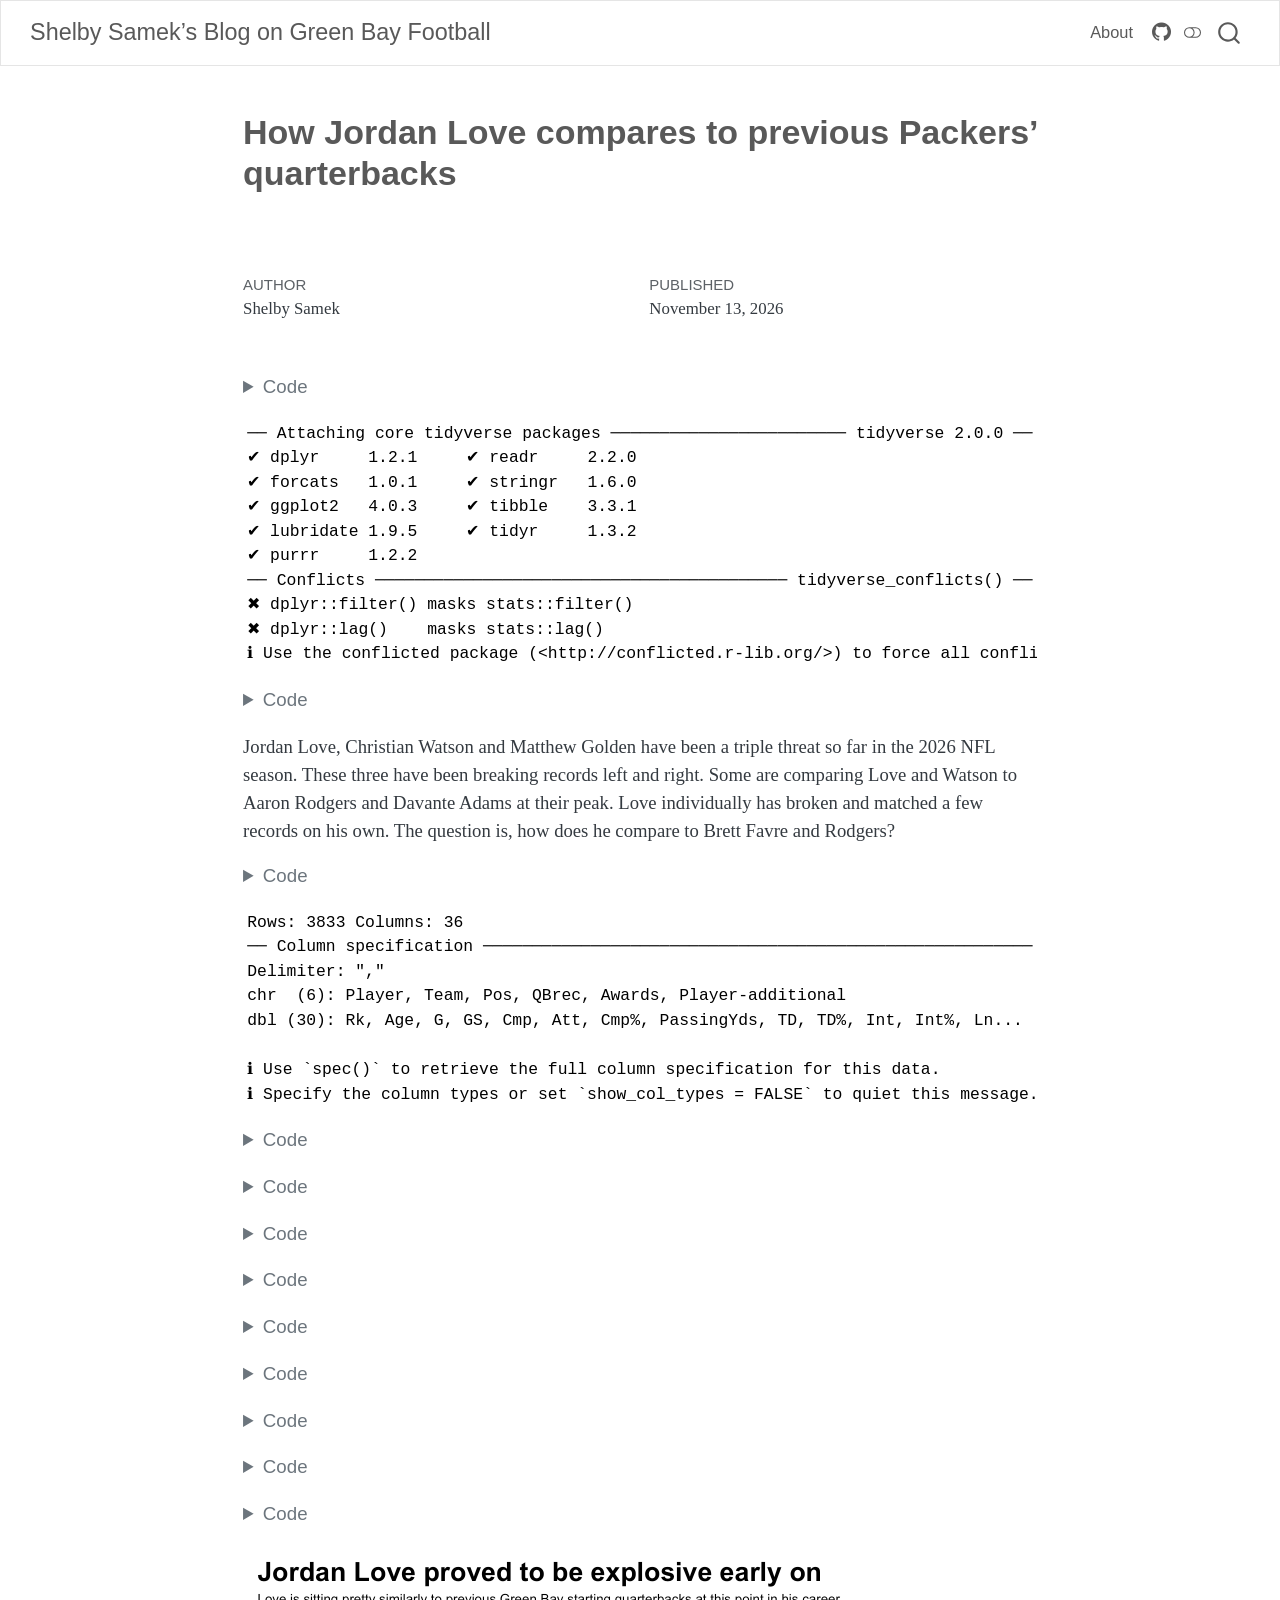
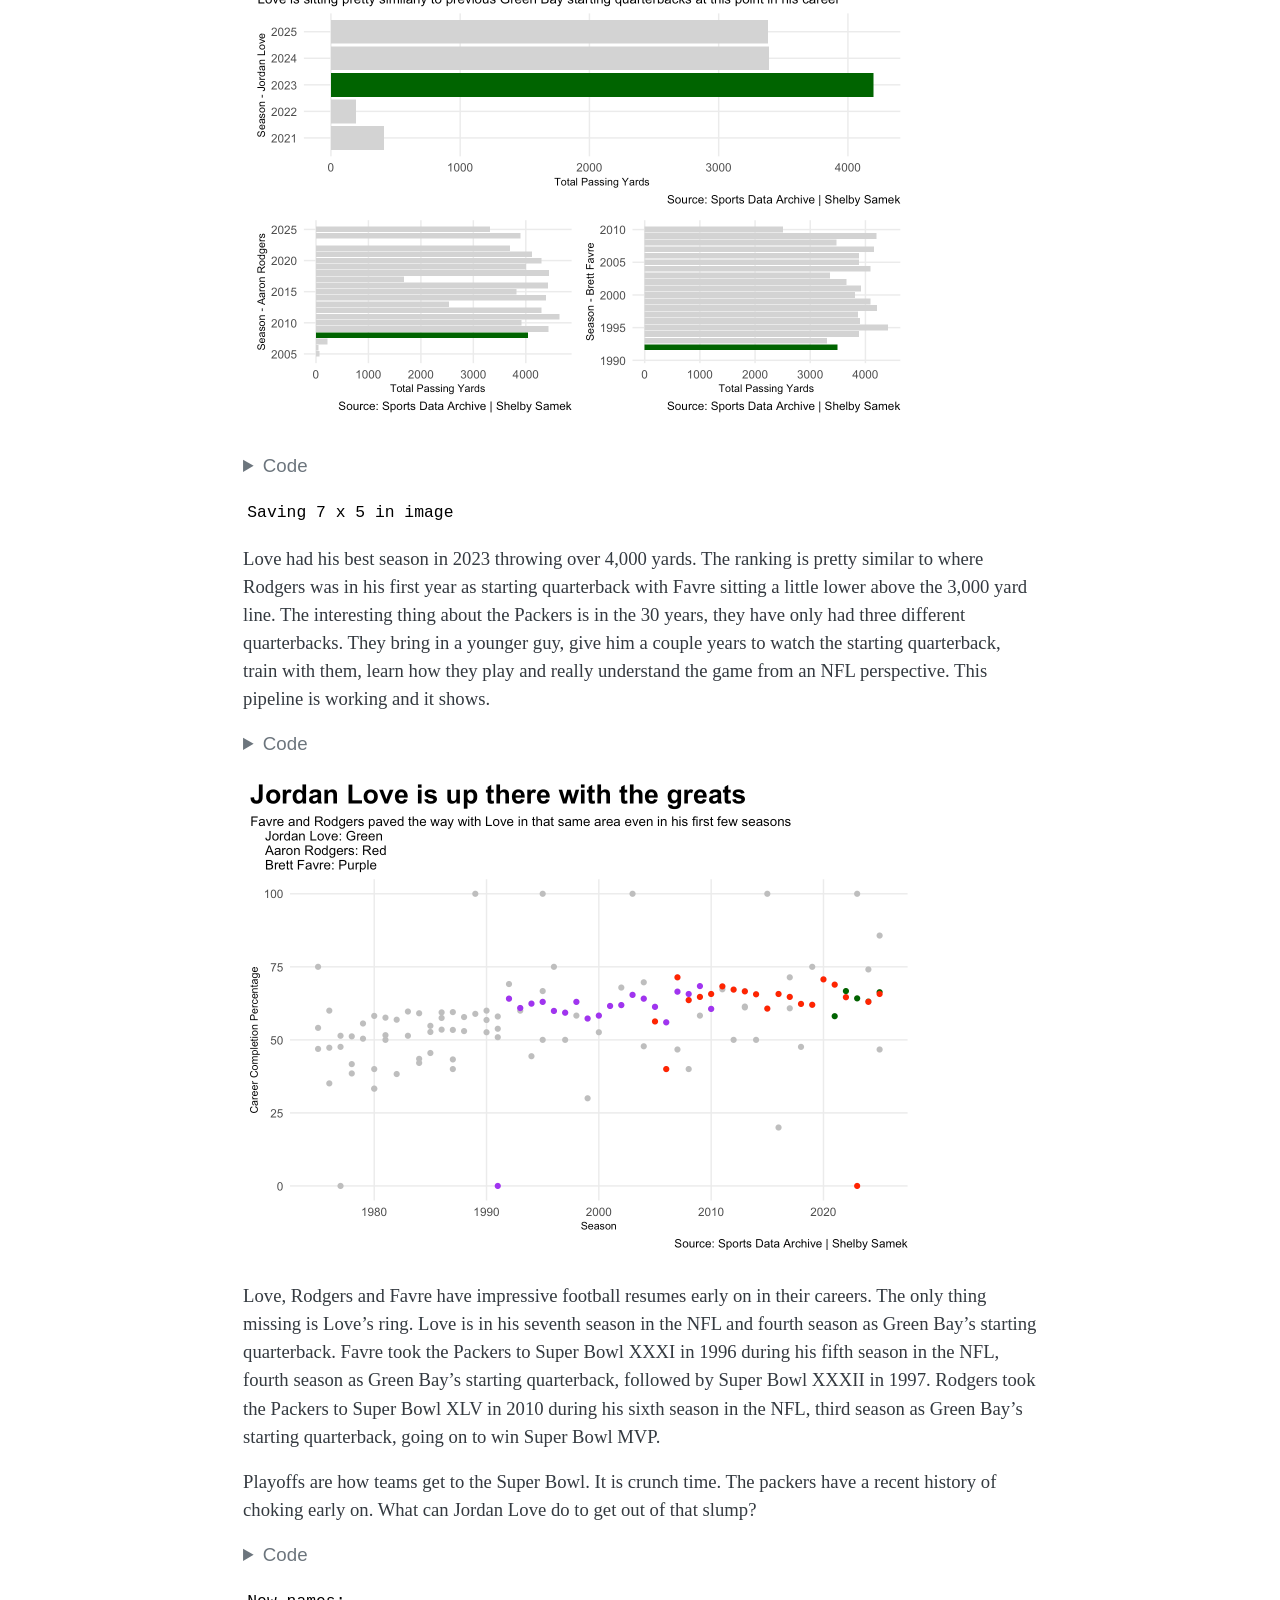
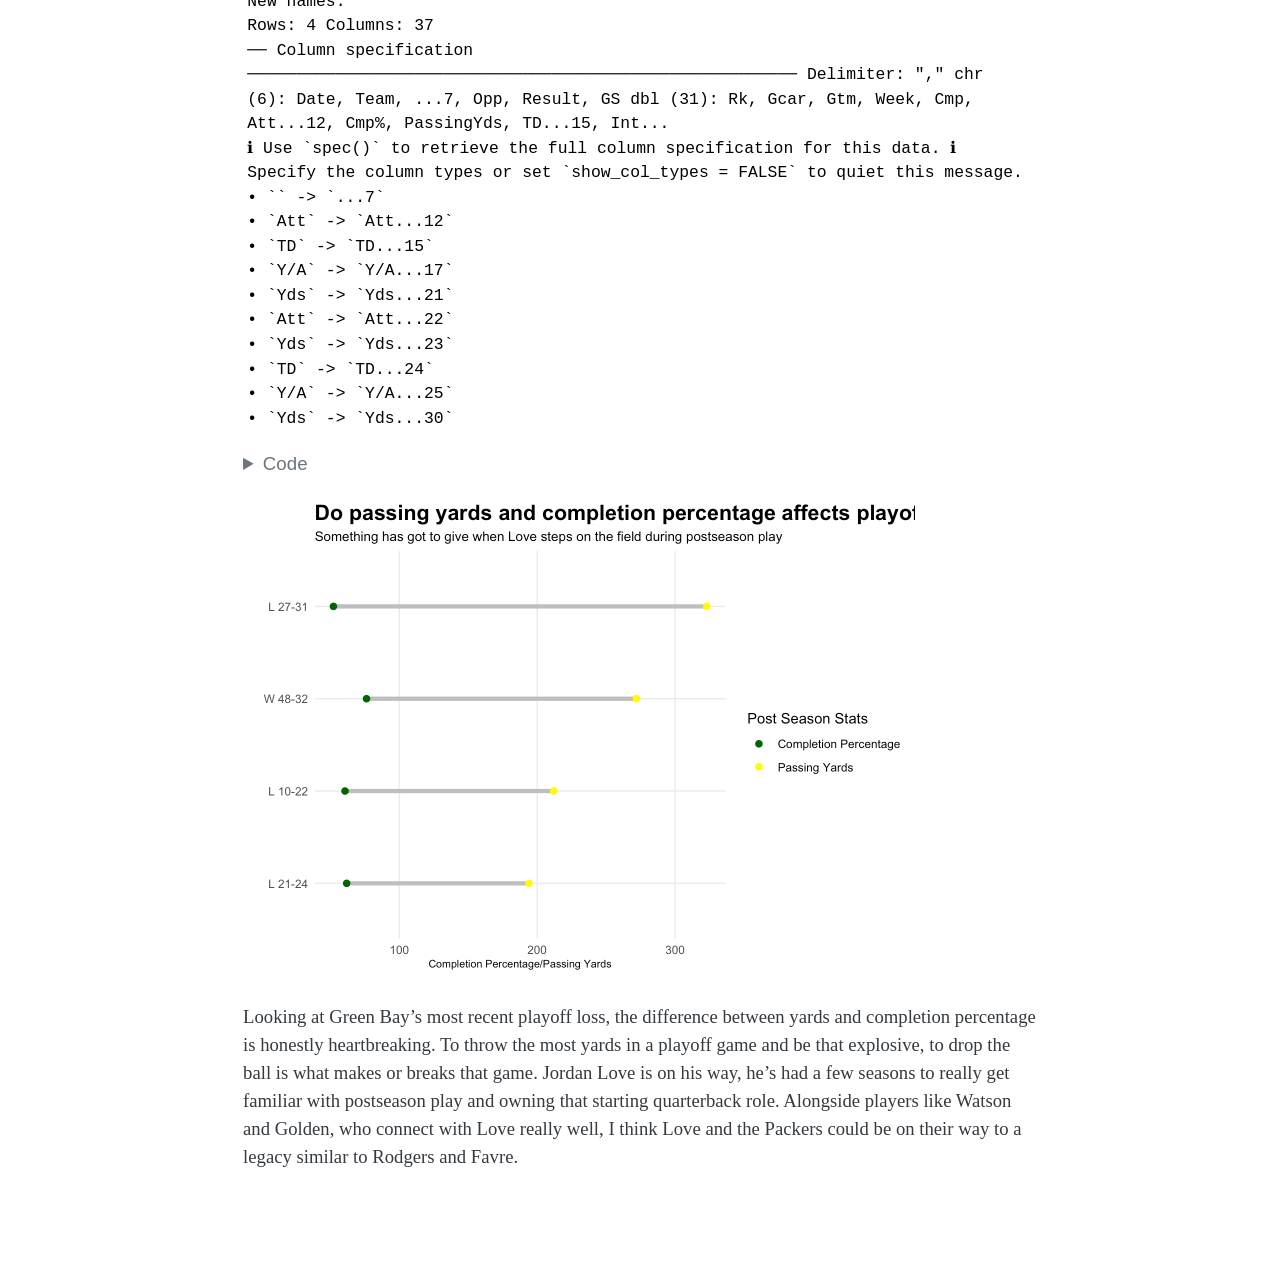
==== commit 5c9901db: "final commit" ====
--- a/posts/greenbay-packers-football-jordanlove/index.html
+++ b/posts/greenbay-packers-football-jordanlove/index.html
@@ -366,7 +366,6 @@
 
 
 
-<p>Jordan Love, Christian Watson and Matthew Golden have been a triple threat so far in the 2026 NFL season. These three have been breaking records left and right. Some are comparing Love and Watson to Aaron Rodgers and Davante Adams at their peak. Love individually has broken and matched a few records on his own. The question is, how does he compare to Brett Favre and Rodgers?</p>
 <div class="cell">
 <details class="code-fold">
 <summary>Code</summary>
@@ -387,9 +386,11 @@
 <details class="code-fold">
 <summary>Code</summary>
 <div class="code-copy-outer-scaffold"><div class="sourceCode cell-code" id="cb3"><pre class="sourceCode r code-with-copy"><code class="sourceCode r"><span id="cb3-1"><a href="#cb3-1" aria-hidden="true" tabindex="-1"></a><span class="fu">library</span>(ggalt)</span>
-<span id="cb3-2"><a href="#cb3-2" aria-hidden="true" tabindex="-1"></a><span class="fu">library</span>(ggrepel)</span></code></pre></div><button title="Copy to Clipboard" class="code-copy-button"><i class="bi"></i></button></div>
-</details>
-</div>
+<span id="cb3-2"><a href="#cb3-2" aria-hidden="true" tabindex="-1"></a><span class="fu">library</span>(ggrepel)</span>
+<span id="cb3-3"><a href="#cb3-3" aria-hidden="true" tabindex="-1"></a><span class="fu">library</span>(patchwork)</span></code></pre></div><button title="Copy to Clipboard" class="code-copy-button"><i class="bi"></i></button></div>
+</details>
+</div>
+<p>Jordan Love, Christian Watson and Matthew Golden have been a triple threat so far in the 2026 NFL season. These three have been breaking records left and right. Some are comparing Love and Watson to Aaron Rodgers and Davante Adams at their peak. Love individually has broken and matched a few records on his own. The question is, how does he compare to Brett Favre and Rodgers?</p>
 <div class="cell">
 <details class="code-fold">
 <summary>Code</summary>
@@ -409,150 +410,125 @@
 <div class="cell">
 <details class="code-fold">
 <summary>Code</summary>
-<div class="code-copy-outer-scaffold"><div class="sourceCode cell-code" id="cb6"><pre class="sourceCode r code-with-copy"><code class="sourceCode r"><span id="cb6-1"><a href="#cb6-1" aria-hidden="true" tabindex="-1"></a><span class="fu">head</span>(quarterbacks)</span></code></pre></div><button title="Copy to Clipboard" class="code-copy-button"><i class="bi"></i></button></div>
-</details>
-<div class="cell-output cell-output-stdout">
-<pre><code># A tibble: 6 × 36
-     Rk Player   Age Team  Pos       G    GS QBrec   Cmp   Att `Cmp%` PassingYds
-  &lt;dbl&gt; &lt;chr&gt;  &lt;dbl&gt; &lt;chr&gt; &lt;chr&gt; &lt;dbl&gt; &lt;dbl&gt; &lt;chr&gt; &lt;dbl&gt; &lt;dbl&gt;  &lt;dbl&gt;      &lt;dbl&gt;
-1     1 Ken A…    26 CIN   QB       13    13 10-3…   228   377   60.5       3169
-2     2 Fran …    35 MIN   QB       14    14 12-2…   273   425   64.2       2994
-3     3 Roger…    33 DAL   QB       13    13 9-4-0   198   348   56.9       2666
-4     4 Jim H…    31 STL   QB       14    14 11-3…   182   345   52.8       2507
-5     5 Bert …    24 BAL   QB       14    14 10-4…   203   344   59         2483
-6     6 Billy…    36 WAS   QB       12    12 8-4-0   178   346   51.4       2440
-# ℹ 24 more variables: TD &lt;dbl&gt;, `TD%` &lt;dbl&gt;, Int &lt;dbl&gt;, `Int%` &lt;dbl&gt;,
-#   Lng &lt;dbl&gt;, `Y/A` &lt;dbl&gt;, `AY/A` &lt;dbl&gt;, `Y/C` &lt;dbl&gt;, `Y/G` &lt;dbl&gt;, Rate &lt;dbl&gt;,
-#   Sk &lt;dbl&gt;, SackYds &lt;dbl&gt;, `Sk%` &lt;dbl&gt;, `NY/A` &lt;dbl&gt;, `ANY/A` &lt;dbl&gt;,
-#   `4QC` &lt;dbl&gt;, GWD &lt;dbl&gt;, Awards &lt;chr&gt;, Season &lt;dbl&gt;, `1D` &lt;dbl&gt;,
-#   `Succ%` &lt;dbl&gt;, Yds &lt;dbl&gt;, QBR &lt;dbl&gt;, `Player-additional` &lt;chr&gt;</code></pre>
-</div>
-</div>
-<div class="cell">
-<details class="code-fold">
-<summary>Code</summary>
-<div class="code-copy-outer-scaffold"><div class="sourceCode cell-code" id="cb8"><pre class="sourceCode r code-with-copy"><code class="sourceCode r"><span id="cb8-1"><a href="#cb8-1" aria-hidden="true" tabindex="-1"></a>love_career <span class="ot">&lt;-</span> quarterbacks <span class="sc">|&gt;</span> <span class="fu">filter</span>(Player <span class="sc">==</span> <span class="st">"Jordan Love"</span>)</span></code></pre></div><button title="Copy to Clipboard" class="code-copy-button"><i class="bi"></i></button></div>
-</details>
-</div>
-<div class="cell">
-<details class="code-fold">
-<summary>Code</summary>
-<div class="code-copy-outer-scaffold"><div class="sourceCode cell-code" id="cb9"><pre class="sourceCode r code-with-copy"><code class="sourceCode r"><span id="cb9-1"><a href="#cb9-1" aria-hidden="true" tabindex="-1"></a>rodgers_career <span class="ot">&lt;-</span> quarterbacks <span class="sc">|&gt;</span> <span class="fu">filter</span>(Player <span class="sc">==</span> <span class="st">"Aaron Rodgers"</span>)</span></code></pre></div><button title="Copy to Clipboard" class="code-copy-button"><i class="bi"></i></button></div>
-</details>
-</div>
-<div class="cell">
-<details class="code-fold">
-<summary>Code</summary>
-<div class="code-copy-outer-scaffold"><div class="sourceCode cell-code" id="cb10"><pre class="sourceCode r code-with-copy"><code class="sourceCode r"><span id="cb10-1"><a href="#cb10-1" aria-hidden="true" tabindex="-1"></a>favre_career <span class="ot">&lt;-</span> quarterbacks <span class="sc">|&gt;</span> <span class="fu">filter</span>(Player <span class="sc">==</span> <span class="st">"Brett Favre"</span>)</span></code></pre></div><button title="Copy to Clipboard" class="code-copy-button"><i class="bi"></i></button></div>
-</details>
-</div>
-<div class="cell">
-<details class="code-fold">
-<summary>Code</summary>
-<div class="code-copy-outer-scaffold"><div class="sourceCode cell-code" id="cb11"><pre class="sourceCode r code-with-copy"><code class="sourceCode r"><span id="cb11-1"><a href="#cb11-1" aria-hidden="true" tabindex="-1"></a><span class="fu">head</span>(love_career)</span></code></pre></div><button title="Copy to Clipboard" class="code-copy-button"><i class="bi"></i></button></div>
-</details>
-<div class="cell-output cell-output-stdout">
-<pre><code># A tibble: 5 × 36
-     Rk Player   Age Team  Pos       G    GS QBrec   Cmp   Att `Cmp%` PassingYds
-  &lt;dbl&gt; &lt;chr&gt;  &lt;dbl&gt; &lt;chr&gt; &lt;chr&gt; &lt;dbl&gt; &lt;dbl&gt; &lt;chr&gt; &lt;dbl&gt; &lt;dbl&gt;  &lt;dbl&gt;      &lt;dbl&gt;
-1    51 Jorda…    23 GNB   QB        6     1 0-1-0    36    62   58.1        411
-2    63 Jorda…    24 GNB   QB        4     0 &lt;NA&gt;     14    21   66.7        195
-3     7 Jorda…    25 GNB   QB       17    17 9-8-0   372   579   64.2       4159
-4    19 Jorda…    26 GNB   QB       15    15 9-6-0   268   425   63.1       3389
-5    13 Jorda…    27 GNB   QB       15    15 9-5-1   291   439   66.3       3381
-# ℹ 24 more variables: TD &lt;dbl&gt;, `TD%` &lt;dbl&gt;, Int &lt;dbl&gt;, `Int%` &lt;dbl&gt;,
-#   Lng &lt;dbl&gt;, `Y/A` &lt;dbl&gt;, `AY/A` &lt;dbl&gt;, `Y/C` &lt;dbl&gt;, `Y/G` &lt;dbl&gt;, Rate &lt;dbl&gt;,
-#   Sk &lt;dbl&gt;, SackYds &lt;dbl&gt;, `Sk%` &lt;dbl&gt;, `NY/A` &lt;dbl&gt;, `ANY/A` &lt;dbl&gt;,
-#   `4QC` &lt;dbl&gt;, GWD &lt;dbl&gt;, Awards &lt;chr&gt;, Season &lt;dbl&gt;, `1D` &lt;dbl&gt;,
-#   `Succ%` &lt;dbl&gt;, Yds &lt;dbl&gt;, QBR &lt;dbl&gt;, `Player-additional` &lt;chr&gt;</code></pre>
-</div>
-</div>
-<div class="cell">
-<details class="code-fold">
-<summary>Code</summary>
-<div class="code-copy-outer-scaffold"><div class="sourceCode cell-code" id="cb13"><pre class="sourceCode r code-with-copy"><code class="sourceCode r"><span id="cb13-1"><a href="#cb13-1" aria-hidden="true" tabindex="-1"></a>gb <span class="ot">&lt;-</span> quarterbacks <span class="sc">|&gt;</span> <span class="fu">filter</span>(Team <span class="sc">==</span> <span class="st">"GNB"</span>)</span></code></pre></div><button title="Copy to Clipboard" class="code-copy-button"><i class="bi"></i></button></div>
-</details>
-</div>
-<div class="cell">
-<details class="code-fold">
-<summary>Code</summary>
-<div class="code-copy-outer-scaffold"><div class="sourceCode cell-code" id="cb14"><pre class="sourceCode r code-with-copy"><code class="sourceCode r"><span id="cb14-1"><a href="#cb14-1" aria-hidden="true" tabindex="-1"></a><span class="fu">ggplot</span>() <span class="sc">+</span> </span>
-<span id="cb14-2"><a href="#cb14-2" aria-hidden="true" tabindex="-1"></a>  <span class="fu">geom_bar</span>(<span class="at">data=</span>love_career, <span class="fu">aes</span>(<span class="at">x=</span>Season, <span class="at">weight=</span>PassingYds)) <span class="sc">+</span></span>
-<span id="cb14-3"><a href="#cb14-3" aria-hidden="true" tabindex="-1"></a>  </span>
-<span id="cb14-4"><a href="#cb14-4" aria-hidden="true" tabindex="-1"></a>  <span class="fu">coord_flip</span>() <span class="sc">+</span> </span>
-<span id="cb14-5"><a href="#cb14-5" aria-hidden="true" tabindex="-1"></a>  <span class="fu">labs</span>(</span>
-<span id="cb14-6"><a href="#cb14-6" aria-hidden="true" tabindex="-1"></a>    <span class="at">x=</span><span class="st">"Season - Jordan Love"</span>, </span>
-<span id="cb14-7"><a href="#cb14-7" aria-hidden="true" tabindex="-1"></a>    <span class="at">y=</span><span class="st">"Total Passing Yards"</span>, </span>
-<span id="cb14-8"><a href="#cb14-8" aria-hidden="true" tabindex="-1"></a>    <span class="at">title=</span><span class="st">"Jordan Love proved to be explosive early on"</span>, </span>
-<span id="cb14-9"><a href="#cb14-9" aria-hidden="true" tabindex="-1"></a>    <span class="at">subtitle=</span><span class="st">"Love is sitting pretty similarly to previous Green Bay starting quarterbacks at this point in his career"</span>, </span>
-<span id="cb14-10"><a href="#cb14-10" aria-hidden="true" tabindex="-1"></a>    <span class="at">caption=</span><span class="st">"Source: Sports Data Archive | Shelby Samek"</span></span>
-<span id="cb14-11"><a href="#cb14-11" aria-hidden="true" tabindex="-1"></a>    ) <span class="sc">+</span></span>
-<span id="cb14-12"><a href="#cb14-12" aria-hidden="true" tabindex="-1"></a>  <span class="fu">theme_minimal</span>() <span class="sc">+</span></span>
-<span id="cb14-13"><a href="#cb14-13" aria-hidden="true" tabindex="-1"></a>   <span class="fu">theme</span>(</span>
-<span id="cb14-14"><a href="#cb14-14" aria-hidden="true" tabindex="-1"></a>    <span class="at">plot.title =</span> <span class="fu">element_text</span>(<span class="at">size =</span> <span class="dv">20</span>, <span class="at">face =</span> <span class="st">"bold"</span>),</span>
-<span id="cb14-15"><a href="#cb14-15" aria-hidden="true" tabindex="-1"></a>    <span class="at">axis.title =</span> <span class="fu">element_text</span>(<span class="at">size =</span> <span class="dv">8</span>), </span>
-<span id="cb14-16"><a href="#cb14-16" aria-hidden="true" tabindex="-1"></a>    <span class="at">plot.subtitle =</span> <span class="fu">element_text</span>(<span class="at">size=</span><span class="dv">10</span>), </span>
-<span id="cb14-17"><a href="#cb14-17" aria-hidden="true" tabindex="-1"></a>    <span class="at">panel.grid.minor =</span> <span class="fu">element_blank</span>(),</span>
-<span id="cb14-18"><a href="#cb14-18" aria-hidden="true" tabindex="-1"></a>    <span class="at">plot.title.position =</span> <span class="st">"plot"</span></span>
-<span id="cb14-19"><a href="#cb14-19" aria-hidden="true" tabindex="-1"></a>    ) </span></code></pre></div><button title="Copy to Clipboard" class="code-copy-button"><i class="bi"></i></button></div>
+<div class="code-copy-outer-scaffold"><div class="sourceCode cell-code" id="cb6"><pre class="sourceCode r code-with-copy"><code class="sourceCode r"><span id="cb6-1"><a href="#cb6-1" aria-hidden="true" tabindex="-1"></a>love_career <span class="ot">&lt;-</span> quarterbacks <span class="sc">|&gt;</span> <span class="fu">filter</span>(Player <span class="sc">==</span> <span class="st">"Jordan Love"</span>)</span></code></pre></div><button title="Copy to Clipboard" class="code-copy-button"><i class="bi"></i></button></div>
+</details>
+</div>
+<div class="cell">
+<details class="code-fold">
+<summary>Code</summary>
+<div class="code-copy-outer-scaffold"><div class="sourceCode cell-code" id="cb7"><pre class="sourceCode r code-with-copy"><code class="sourceCode r"><span id="cb7-1"><a href="#cb7-1" aria-hidden="true" tabindex="-1"></a>rodgers_career <span class="ot">&lt;-</span> quarterbacks <span class="sc">|&gt;</span> <span class="fu">filter</span>(Player <span class="sc">==</span> <span class="st">"Aaron Rodgers"</span>)</span></code></pre></div><button title="Copy to Clipboard" class="code-copy-button"><i class="bi"></i></button></div>
+</details>
+</div>
+<div class="cell">
+<details class="code-fold">
+<summary>Code</summary>
+<div class="code-copy-outer-scaffold"><div class="sourceCode cell-code" id="cb8"><pre class="sourceCode r code-with-copy"><code class="sourceCode r"><span id="cb8-1"><a href="#cb8-1" aria-hidden="true" tabindex="-1"></a>favre_career <span class="ot">&lt;-</span> quarterbacks <span class="sc">|&gt;</span> <span class="fu">filter</span>(Player <span class="sc">==</span> <span class="st">"Brett Favre"</span>)</span></code></pre></div><button title="Copy to Clipboard" class="code-copy-button"><i class="bi"></i></button></div>
+</details>
+</div>
+<div class="cell">
+<details class="code-fold">
+<summary>Code</summary>
+<div class="code-copy-outer-scaffold"><div class="sourceCode cell-code" id="cb9"><pre class="sourceCode r code-with-copy"><code class="sourceCode r"><span id="cb9-1"><a href="#cb9-1" aria-hidden="true" tabindex="-1"></a>gb <span class="ot">&lt;-</span> quarterbacks <span class="sc">|&gt;</span> <span class="fu">filter</span>(Team <span class="sc">==</span> <span class="st">"GNB"</span>)</span></code></pre></div><button title="Copy to Clipboard" class="code-copy-button"><i class="bi"></i></button></div>
+</details>
+</div>
+<div class="cell">
+<details class="code-fold">
+<summary>Code</summary>
+<div class="code-copy-outer-scaffold"><div class="sourceCode cell-code" id="cb10"><pre class="sourceCode r code-with-copy"><code class="sourceCode r"><span id="cb10-1"><a href="#cb10-1" aria-hidden="true" tabindex="-1"></a>love_start <span class="ot">&lt;-</span> gb <span class="sc">|&gt;</span></span>
+<span id="cb10-2"><a href="#cb10-2" aria-hidden="true" tabindex="-1"></a>  <span class="fu">filter</span>(Season <span class="sc">==</span> <span class="st">"2023"</span>)</span></code></pre></div><button title="Copy to Clipboard" class="code-copy-button"><i class="bi"></i></button></div>
+</details>
+</div>
+<div class="cell">
+<details class="code-fold">
+<summary>Code</summary>
+<div class="code-copy-outer-scaffold"><div class="sourceCode cell-code" id="cb11"><pre class="sourceCode r code-with-copy"><code class="sourceCode r"><span id="cb11-1"><a href="#cb11-1" aria-hidden="true" tabindex="-1"></a>rodgers_start <span class="ot">&lt;-</span> gb <span class="sc">|&gt;</span></span>
+<span id="cb11-2"><a href="#cb11-2" aria-hidden="true" tabindex="-1"></a>  <span class="fu">filter</span>(Season <span class="sc">==</span> <span class="st">"2008"</span>)</span></code></pre></div><button title="Copy to Clipboard" class="code-copy-button"><i class="bi"></i></button></div>
+</details>
+</div>
+<div class="cell">
+<details class="code-fold">
+<summary>Code</summary>
+<div class="code-copy-outer-scaffold"><div class="sourceCode cell-code" id="cb12"><pre class="sourceCode r code-with-copy"><code class="sourceCode r"><span id="cb12-1"><a href="#cb12-1" aria-hidden="true" tabindex="-1"></a>favre_start <span class="ot">&lt;-</span> gb <span class="sc">|&gt;</span></span>
+<span id="cb12-2"><a href="#cb12-2" aria-hidden="true" tabindex="-1"></a>  <span class="fu">filter</span>(Season <span class="sc">==</span> <span class="st">"1992"</span>)</span></code></pre></div><button title="Copy to Clipboard" class="code-copy-button"><i class="bi"></i></button></div>
+</details>
+</div>
+<div class="cell">
+<details class="code-fold">
+<summary>Code</summary>
+<div class="code-copy-outer-scaffold"><div class="sourceCode cell-code" id="cb13"><pre class="sourceCode r code-with-copy"><code class="sourceCode r"><span id="cb13-1"><a href="#cb13-1" aria-hidden="true" tabindex="-1"></a>love_passing_yds <span class="ot">&lt;-</span> <span class="fu">ggplot</span>() <span class="sc">+</span> </span>
+<span id="cb13-2"><a href="#cb13-2" aria-hidden="true" tabindex="-1"></a>  <span class="fu">geom_bar</span>(<span class="at">data=</span>love_career, <span class="fu">aes</span>(<span class="at">x=</span>Season, <span class="at">weight=</span>PassingYds), <span class="at">fill =</span> <span class="st">"lightgrey"</span>) <span class="sc">+</span></span>
+<span id="cb13-3"><a href="#cb13-3" aria-hidden="true" tabindex="-1"></a>  <span class="fu">geom_bar</span>(<span class="at">data=</span>love_start, <span class="fu">aes</span>(<span class="at">x=</span>Season, <span class="at">weight=</span>PassingYds), <span class="at">fill=</span><span class="st">"darkgreen"</span>) <span class="sc">+</span></span>
+<span id="cb13-4"><a href="#cb13-4" aria-hidden="true" tabindex="-1"></a>  <span class="fu">coord_flip</span>() <span class="sc">+</span> </span>
+<span id="cb13-5"><a href="#cb13-5" aria-hidden="true" tabindex="-1"></a>  <span class="fu">labs</span>(</span>
+<span id="cb13-6"><a href="#cb13-6" aria-hidden="true" tabindex="-1"></a>    <span class="at">x=</span><span class="st">"Season - Jordan Love"</span>, </span>
+<span id="cb13-7"><a href="#cb13-7" aria-hidden="true" tabindex="-1"></a>    <span class="at">y=</span><span class="st">"Total Passing Yards"</span>, </span>
+<span id="cb13-8"><a href="#cb13-8" aria-hidden="true" tabindex="-1"></a>    <span class="at">title=</span><span class="st">"Jordan Love proved to be explosive early on"</span>, </span>
+<span id="cb13-9"><a href="#cb13-9" aria-hidden="true" tabindex="-1"></a>    <span class="at">subtitle=</span><span class="st">"Love is sitting pretty similarly to previous Green Bay starting quarterbacks at this point in his career"</span>, </span>
+<span id="cb13-10"><a href="#cb13-10" aria-hidden="true" tabindex="-1"></a>    <span class="at">caption=</span><span class="st">"Source: Sports Data Archive | Shelby Samek"</span></span>
+<span id="cb13-11"><a href="#cb13-11" aria-hidden="true" tabindex="-1"></a>    ) <span class="sc">+</span></span>
+<span id="cb13-12"><a href="#cb13-12" aria-hidden="true" tabindex="-1"></a>  <span class="fu">theme_minimal</span>() <span class="sc">+</span></span>
+<span id="cb13-13"><a href="#cb13-13" aria-hidden="true" tabindex="-1"></a>   <span class="fu">theme</span>(</span>
+<span id="cb13-14"><a href="#cb13-14" aria-hidden="true" tabindex="-1"></a>    <span class="at">plot.title =</span> <span class="fu">element_text</span>(<span class="at">size =</span> <span class="dv">20</span>, <span class="at">face =</span> <span class="st">"bold"</span>),</span>
+<span id="cb13-15"><a href="#cb13-15" aria-hidden="true" tabindex="-1"></a>    <span class="at">axis.title =</span> <span class="fu">element_text</span>(<span class="at">size =</span> <span class="dv">8</span>), </span>
+<span id="cb13-16"><a href="#cb13-16" aria-hidden="true" tabindex="-1"></a>    <span class="at">plot.subtitle =</span> <span class="fu">element_text</span>(<span class="at">size=</span><span class="dv">10</span>), </span>
+<span id="cb13-17"><a href="#cb13-17" aria-hidden="true" tabindex="-1"></a>    <span class="at">panel.grid.minor =</span> <span class="fu">element_blank</span>(),</span>
+<span id="cb13-18"><a href="#cb13-18" aria-hidden="true" tabindex="-1"></a>    <span class="at">plot.title.position =</span> <span class="st">"plot"</span></span>
+<span id="cb13-19"><a href="#cb13-19" aria-hidden="true" tabindex="-1"></a>    ) </span>
+<span id="cb13-20"><a href="#cb13-20" aria-hidden="true" tabindex="-1"></a></span>
+<span id="cb13-21"><a href="#cb13-21" aria-hidden="true" tabindex="-1"></a>rodgers_passing_yds <span class="ot">&lt;-</span> <span class="fu">ggplot</span>() <span class="sc">+</span> </span>
+<span id="cb13-22"><a href="#cb13-22" aria-hidden="true" tabindex="-1"></a>  <span class="fu">geom_bar</span>(<span class="at">data=</span>rodgers_career, <span class="fu">aes</span>(<span class="at">x=</span>Season, <span class="at">weight=</span>PassingYds), <span class="at">fill =</span> <span class="st">"lightgrey"</span>) <span class="sc">+</span></span>
+<span id="cb13-23"><a href="#cb13-23" aria-hidden="true" tabindex="-1"></a>  <span class="fu">geom_bar</span>(<span class="at">data=</span>rodgers_start, <span class="fu">aes</span>(<span class="at">x=</span>Season, <span class="at">weight=</span>PassingYds), <span class="at">fill=</span><span class="st">"darkgreen"</span>) <span class="sc">+</span></span>
+<span id="cb13-24"><a href="#cb13-24" aria-hidden="true" tabindex="-1"></a>  <span class="fu">coord_flip</span>() <span class="sc">+</span></span>
+<span id="cb13-25"><a href="#cb13-25" aria-hidden="true" tabindex="-1"></a>  <span class="fu">labs</span>(</span>
+<span id="cb13-26"><a href="#cb13-26" aria-hidden="true" tabindex="-1"></a>    <span class="at">x=</span><span class="st">"Season - Aaron Rodgers"</span>, </span>
+<span id="cb13-27"><a href="#cb13-27" aria-hidden="true" tabindex="-1"></a>    <span class="at">y=</span><span class="st">"Total Passing Yards"</span>, </span>
+<span id="cb13-28"><a href="#cb13-28" aria-hidden="true" tabindex="-1"></a>    <span class="at">caption=</span><span class="st">"Source: Sports Data Archive | Shelby Samek"</span></span>
+<span id="cb13-29"><a href="#cb13-29" aria-hidden="true" tabindex="-1"></a>    ) <span class="sc">+</span></span>
+<span id="cb13-30"><a href="#cb13-30" aria-hidden="true" tabindex="-1"></a>  <span class="fu">theme_minimal</span>() <span class="sc">+</span></span>
+<span id="cb13-31"><a href="#cb13-31" aria-hidden="true" tabindex="-1"></a>   <span class="fu">theme</span>(</span>
+<span id="cb13-32"><a href="#cb13-32" aria-hidden="true" tabindex="-1"></a>    <span class="at">axis.title =</span> <span class="fu">element_text</span>(<span class="at">size =</span> <span class="dv">8</span>), </span>
+<span id="cb13-33"><a href="#cb13-33" aria-hidden="true" tabindex="-1"></a>    <span class="at">panel.grid.minor =</span> <span class="fu">element_blank</span>(),</span>
+<span id="cb13-34"><a href="#cb13-34" aria-hidden="true" tabindex="-1"></a>    <span class="at">plot.title.position =</span> <span class="st">"plot"</span></span>
+<span id="cb13-35"><a href="#cb13-35" aria-hidden="true" tabindex="-1"></a>    ) </span>
+<span id="cb13-36"><a href="#cb13-36" aria-hidden="true" tabindex="-1"></a></span>
+<span id="cb13-37"><a href="#cb13-37" aria-hidden="true" tabindex="-1"></a>favre_passing_yds <span class="ot">&lt;-</span> <span class="fu">ggplot</span>() <span class="sc">+</span> </span>
+<span id="cb13-38"><a href="#cb13-38" aria-hidden="true" tabindex="-1"></a>  <span class="fu">geom_bar</span>(<span class="at">data=</span>favre_career, <span class="fu">aes</span>(<span class="at">x=</span>Season, <span class="at">weight=</span>PassingYds), <span class="at">fill =</span> <span class="st">"lightgrey"</span>) <span class="sc">+</span></span>
+<span id="cb13-39"><a href="#cb13-39" aria-hidden="true" tabindex="-1"></a>  <span class="fu">geom_bar</span>(<span class="at">data=</span>favre_start, <span class="fu">aes</span>(<span class="at">x=</span>Season, <span class="at">weight=</span>PassingYds), <span class="at">fill=</span><span class="st">"darkgreen"</span>) <span class="sc">+</span></span>
+<span id="cb13-40"><a href="#cb13-40" aria-hidden="true" tabindex="-1"></a>  <span class="fu">coord_flip</span>() <span class="sc">+</span></span>
+<span id="cb13-41"><a href="#cb13-41" aria-hidden="true" tabindex="-1"></a>  <span class="fu">labs</span>(</span>
+<span id="cb13-42"><a href="#cb13-42" aria-hidden="true" tabindex="-1"></a>    <span class="at">x=</span><span class="st">"Season - Brett Favre"</span>, </span>
+<span id="cb13-43"><a href="#cb13-43" aria-hidden="true" tabindex="-1"></a>    <span class="at">y=</span><span class="st">"Total Passing Yards"</span>, </span>
+<span id="cb13-44"><a href="#cb13-44" aria-hidden="true" tabindex="-1"></a>    <span class="at">caption=</span><span class="st">"Source: Sports Data Archive | Shelby Samek"</span></span>
+<span id="cb13-45"><a href="#cb13-45" aria-hidden="true" tabindex="-1"></a>    ) <span class="sc">+</span></span>
+<span id="cb13-46"><a href="#cb13-46" aria-hidden="true" tabindex="-1"></a>  <span class="fu">theme_minimal</span>() <span class="sc">+</span></span>
+<span id="cb13-47"><a href="#cb13-47" aria-hidden="true" tabindex="-1"></a>   <span class="fu">theme</span>(</span>
+<span id="cb13-48"><a href="#cb13-48" aria-hidden="true" tabindex="-1"></a>    <span class="at">axis.title =</span> <span class="fu">element_text</span>(<span class="at">size =</span> <span class="dv">8</span>), </span>
+<span id="cb13-49"><a href="#cb13-49" aria-hidden="true" tabindex="-1"></a>    <span class="at">panel.grid.minor =</span> <span class="fu">element_blank</span>(),</span>
+<span id="cb13-50"><a href="#cb13-50" aria-hidden="true" tabindex="-1"></a>    <span class="at">plot.title.position =</span> <span class="st">"plot"</span></span>
+<span id="cb13-51"><a href="#cb13-51" aria-hidden="true" tabindex="-1"></a>    ) </span></code></pre></div><button title="Copy to Clipboard" class="code-copy-button"><i class="bi"></i></button></div>
+</details>
+</div>
+<div class="cell">
+<details class="code-fold">
+<summary>Code</summary>
+<div class="code-copy-outer-scaffold"><div class="sourceCode cell-code" id="cb14"><pre class="sourceCode r code-with-copy"><code class="sourceCode r"><span id="cb14-1"><a href="#cb14-1" aria-hidden="true" tabindex="-1"></a>love_passing_yds <span class="sc">/</span> (rodgers_passing_yds <span class="sc">|</span> favre_passing_yds)</span></code></pre></div><button title="Copy to Clipboard" class="code-copy-button"><i class="bi"></i></button></div>
 </details>
 <div class="cell-output-display">
 <div>
 <figure class="figure">
-<p><img src="index_files/figure-html/unnamed-chunk-9-1.png" class="img-fluid figure-img" width="672"></p>
+<p><img src="index_files/figure-html/unnamed-chunk-11-1.png" class="img-fluid figure-img" width="672"></p>
 </figure>
 </div>
 </div>
 <details class="code-fold">
 <summary>Code</summary>
-<div class="code-copy-outer-scaffold"><div class="sourceCode cell-code" id="cb15"><pre class="sourceCode r code-with-copy"><code class="sourceCode r"><span id="cb15-1"><a href="#cb15-1" aria-hidden="true" tabindex="-1"></a><span class="fu">ggplot</span>() <span class="sc">+</span> </span>
-<span id="cb15-2"><a href="#cb15-2" aria-hidden="true" tabindex="-1"></a>  <span class="fu">geom_bar</span>(<span class="at">data=</span>rodgers_career, <span class="fu">aes</span>(<span class="at">x=</span>Season, <span class="at">weight=</span>PassingYds)) <span class="sc">+</span></span>
-<span id="cb15-3"><a href="#cb15-3" aria-hidden="true" tabindex="-1"></a>  <span class="fu">coord_flip</span>() <span class="sc">+</span></span>
-<span id="cb15-4"><a href="#cb15-4" aria-hidden="true" tabindex="-1"></a>  <span class="fu">labs</span>(</span>
-<span id="cb15-5"><a href="#cb15-5" aria-hidden="true" tabindex="-1"></a>    <span class="at">x=</span><span class="st">"Season - Aaron Rodgers"</span>, </span>
-<span id="cb15-6"><a href="#cb15-6" aria-hidden="true" tabindex="-1"></a>    <span class="at">y=</span><span class="st">"Total Passing Yards"</span>, </span>
-<span id="cb15-7"><a href="#cb15-7" aria-hidden="true" tabindex="-1"></a>    <span class="at">caption=</span><span class="st">"Source: Sports Data Archive | Shelby Samek"</span></span>
-<span id="cb15-8"><a href="#cb15-8" aria-hidden="true" tabindex="-1"></a>    ) <span class="sc">+</span></span>
-<span id="cb15-9"><a href="#cb15-9" aria-hidden="true" tabindex="-1"></a>  <span class="fu">theme_minimal</span>() <span class="sc">+</span></span>
-<span id="cb15-10"><a href="#cb15-10" aria-hidden="true" tabindex="-1"></a>   <span class="fu">theme</span>(</span>
-<span id="cb15-11"><a href="#cb15-11" aria-hidden="true" tabindex="-1"></a>    <span class="at">axis.title =</span> <span class="fu">element_text</span>(<span class="at">size =</span> <span class="dv">8</span>), </span>
-<span id="cb15-12"><a href="#cb15-12" aria-hidden="true" tabindex="-1"></a>    <span class="at">panel.grid.minor =</span> <span class="fu">element_blank</span>(),</span>
-<span id="cb15-13"><a href="#cb15-13" aria-hidden="true" tabindex="-1"></a>    <span class="at">plot.title.position =</span> <span class="st">"plot"</span></span>
-<span id="cb15-14"><a href="#cb15-14" aria-hidden="true" tabindex="-1"></a>    ) </span></code></pre></div><button title="Copy to Clipboard" class="code-copy-button"><i class="bi"></i></button></div>
-</details>
-<div class="cell-output-display">
-<div>
-<figure class="figure">
-<p><img src="index_files/figure-html/unnamed-chunk-9-2.png" class="img-fluid figure-img" width="672"></p>
-</figure>
-</div>
-</div>
-<details class="code-fold">
-<summary>Code</summary>
-<div class="code-copy-outer-scaffold"><div class="sourceCode cell-code" id="cb16"><pre class="sourceCode r code-with-copy"><code class="sourceCode r"><span id="cb16-1"><a href="#cb16-1" aria-hidden="true" tabindex="-1"></a><span class="fu">ggplot</span>() <span class="sc">+</span> </span>
-<span id="cb16-2"><a href="#cb16-2" aria-hidden="true" tabindex="-1"></a>  <span class="fu">geom_bar</span>(<span class="at">data=</span>favre_career, <span class="fu">aes</span>(<span class="at">x=</span>Season, <span class="at">weight=</span>PassingYds)) <span class="sc">+</span></span>
-<span id="cb16-3"><a href="#cb16-3" aria-hidden="true" tabindex="-1"></a>  <span class="fu">coord_flip</span>() <span class="sc">+</span></span>
-<span id="cb16-4"><a href="#cb16-4" aria-hidden="true" tabindex="-1"></a>  <span class="fu">labs</span>(</span>
-<span id="cb16-5"><a href="#cb16-5" aria-hidden="true" tabindex="-1"></a>    <span class="at">x=</span><span class="st">"Season - Brett Favre"</span>, </span>
-<span id="cb16-6"><a href="#cb16-6" aria-hidden="true" tabindex="-1"></a>    <span class="at">y=</span><span class="st">"Total Passing Yards"</span>, </span>
-<span id="cb16-7"><a href="#cb16-7" aria-hidden="true" tabindex="-1"></a>    <span class="at">caption=</span><span class="st">"Source: Sports Data Archive | Shelby Samek"</span></span>
-<span id="cb16-8"><a href="#cb16-8" aria-hidden="true" tabindex="-1"></a>    ) <span class="sc">+</span></span>
-<span id="cb16-9"><a href="#cb16-9" aria-hidden="true" tabindex="-1"></a>  <span class="fu">theme_minimal</span>() <span class="sc">+</span></span>
-<span id="cb16-10"><a href="#cb16-10" aria-hidden="true" tabindex="-1"></a>   <span class="fu">theme</span>(</span>
-<span id="cb16-11"><a href="#cb16-11" aria-hidden="true" tabindex="-1"></a>    <span class="at">axis.title =</span> <span class="fu">element_text</span>(<span class="at">size =</span> <span class="dv">8</span>), </span>
-<span id="cb16-12"><a href="#cb16-12" aria-hidden="true" tabindex="-1"></a>    <span class="at">panel.grid.minor =</span> <span class="fu">element_blank</span>(),</span>
-<span id="cb16-13"><a href="#cb16-13" aria-hidden="true" tabindex="-1"></a>    <span class="at">plot.title.position =</span> <span class="st">"plot"</span></span>
-<span id="cb16-14"><a href="#cb16-14" aria-hidden="true" tabindex="-1"></a>    ) </span></code></pre></div><button title="Copy to Clipboard" class="code-copy-button"><i class="bi"></i></button></div>
-</details>
-<div class="cell-output-display">
-<div>
-<figure class="figure">
-<p><img src="index_files/figure-html/unnamed-chunk-9-3.png" class="img-fluid figure-img" width="672"></p>
-</figure>
-</div>
-</div>
-</div>
-<p>Love had his best season in 2023 throwing over 4,000 yards. The ranking is pretty similar to where Rodgers was in his first year as starting quarterback with Favre sitting a little lower above the 3,000 yard line. Where were Favre and Rodgers when they were in the same spot as Love? Where are they now? Is Love exceeding in some areas, falling back in others, on the right track? Etc.</p>
+<div class="code-copy-outer-scaffold"><div class="sourceCode cell-code" id="cb15"><pre class="sourceCode r code-with-copy"><code class="sourceCode r"><span id="cb15-1"><a href="#cb15-1" aria-hidden="true" tabindex="-1"></a><span class="fu">ggsave</span>(<span class="st">"image.png"</span>)</span></code></pre></div><button title="Copy to Clipboard" class="code-copy-button"><i class="bi"></i></button></div>
+</details>
+<div class="cell-output cell-output-stderr">
+<pre><code>Saving 7 x 5 in image</code></pre>
+</div>
+</div>
+<p>Love had his best season in 2023 throwing over 4,000 yards. The ranking is pretty similar to where Rodgers was in his first year as starting quarterback with Favre sitting a little lower above the 3,000 yard line. The interesting thing about the Packers is in the 30 years, they have only had three different quarterbacks. They bring in a younger guy, give him a couple years to watch the starting quarterback, train with them, learn how they play and really understand the game from an NFL perspective. This pipeline is working and it shows.</p>
 <div class="cell">
 <details class="code-fold">
 <summary>Code</summary>
@@ -565,27 +541,31 @@
 <span id="cb17-7"><a href="#cb17-7" aria-hidden="true" tabindex="-1"></a>    <span class="at">x=</span><span class="st">"Season"</span>, </span>
 <span id="cb17-8"><a href="#cb17-8" aria-hidden="true" tabindex="-1"></a>    <span class="at">y=</span><span class="st">"Career Completion Percentage"</span>, </span>
 <span id="cb17-9"><a href="#cb17-9" aria-hidden="true" tabindex="-1"></a>    <span class="at">title=</span><span class="st">"Jordan Love is up there with the greats"</span>, </span>
-<span id="cb17-10"><a href="#cb17-10" aria-hidden="true" tabindex="-1"></a>    <span class="at">subtitle=</span><span class="st">"Favre and Rodgers paved the way with Love in that same area even in his first few seasons"</span>, </span>
-<span id="cb17-11"><a href="#cb17-11" aria-hidden="true" tabindex="-1"></a>    <span class="at">caption=</span><span class="st">"Source: Sports Data Archive | Shelby Samek"</span></span>
-<span id="cb17-12"><a href="#cb17-12" aria-hidden="true" tabindex="-1"></a>    ) <span class="sc">+</span></span>
-<span id="cb17-13"><a href="#cb17-13" aria-hidden="true" tabindex="-1"></a>  <span class="fu">theme_minimal</span>() <span class="sc">+</span></span>
-<span id="cb17-14"><a href="#cb17-14" aria-hidden="true" tabindex="-1"></a>   <span class="fu">theme</span>(</span>
-<span id="cb17-15"><a href="#cb17-15" aria-hidden="true" tabindex="-1"></a>    <span class="at">plot.title =</span> <span class="fu">element_text</span>(<span class="at">size =</span> <span class="dv">20</span>, <span class="at">face =</span> <span class="st">"bold"</span>),</span>
-<span id="cb17-16"><a href="#cb17-16" aria-hidden="true" tabindex="-1"></a>    <span class="at">axis.title =</span> <span class="fu">element_text</span>(<span class="at">size =</span> <span class="dv">8</span>), </span>
-<span id="cb17-17"><a href="#cb17-17" aria-hidden="true" tabindex="-1"></a>    <span class="at">plot.subtitle =</span> <span class="fu">element_text</span>(<span class="at">size=</span><span class="dv">10</span>), </span>
-<span id="cb17-18"><a href="#cb17-18" aria-hidden="true" tabindex="-1"></a>    <span class="at">panel.grid.minor =</span> <span class="fu">element_blank</span>(),</span>
-<span id="cb17-19"><a href="#cb17-19" aria-hidden="true" tabindex="-1"></a>    <span class="at">plot.title.position =</span> <span class="st">"plot"</span></span>
-<span id="cb17-20"><a href="#cb17-20" aria-hidden="true" tabindex="-1"></a>    ) </span></code></pre></div><button title="Copy to Clipboard" class="code-copy-button"><i class="bi"></i></button></div>
+<span id="cb17-10"><a href="#cb17-10" aria-hidden="true" tabindex="-1"></a>    <span class="at">subtitle=</span><span class="st">"Favre and Rodgers paved the way with Love in that same area even in his first few seasons</span></span>
+<span id="cb17-11"><a href="#cb17-11" aria-hidden="true" tabindex="-1"></a><span class="st">    Jordan Love: Green</span></span>
+<span id="cb17-12"><a href="#cb17-12" aria-hidden="true" tabindex="-1"></a><span class="st">    Aaron Rodgers: Red</span></span>
+<span id="cb17-13"><a href="#cb17-13" aria-hidden="true" tabindex="-1"></a><span class="st">    Brett Favre: Purple"</span>, </span>
+<span id="cb17-14"><a href="#cb17-14" aria-hidden="true" tabindex="-1"></a>    <span class="at">caption=</span><span class="st">"Source: Sports Data Archive | Shelby Samek"</span></span>
+<span id="cb17-15"><a href="#cb17-15" aria-hidden="true" tabindex="-1"></a>    ) <span class="sc">+</span></span>
+<span id="cb17-16"><a href="#cb17-16" aria-hidden="true" tabindex="-1"></a>  <span class="fu">theme_minimal</span>() <span class="sc">+</span></span>
+<span id="cb17-17"><a href="#cb17-17" aria-hidden="true" tabindex="-1"></a>   <span class="fu">theme</span>(</span>
+<span id="cb17-18"><a href="#cb17-18" aria-hidden="true" tabindex="-1"></a>    <span class="at">plot.title =</span> <span class="fu">element_text</span>(<span class="at">size =</span> <span class="dv">20</span>, <span class="at">face =</span> <span class="st">"bold"</span>),</span>
+<span id="cb17-19"><a href="#cb17-19" aria-hidden="true" tabindex="-1"></a>    <span class="at">axis.title =</span> <span class="fu">element_text</span>(<span class="at">size =</span> <span class="dv">8</span>), </span>
+<span id="cb17-20"><a href="#cb17-20" aria-hidden="true" tabindex="-1"></a>    <span class="at">plot.subtitle =</span> <span class="fu">element_text</span>(<span class="at">size=</span><span class="dv">10</span>), </span>
+<span id="cb17-21"><a href="#cb17-21" aria-hidden="true" tabindex="-1"></a>    <span class="at">panel.grid.minor =</span> <span class="fu">element_blank</span>(),</span>
+<span id="cb17-22"><a href="#cb17-22" aria-hidden="true" tabindex="-1"></a>    <span class="at">plot.title.position =</span> <span class="st">"plot"</span></span>
+<span id="cb17-23"><a href="#cb17-23" aria-hidden="true" tabindex="-1"></a>    ) </span></code></pre></div><button title="Copy to Clipboard" class="code-copy-button"><i class="bi"></i></button></div>
 </details>
 <div class="cell-output-display">
 <div>
 <figure class="figure">
-<p><img src="index_files/figure-html/unnamed-chunk-10-1.png" class="img-fluid figure-img" width="672"></p>
+<p><img src="index_files/figure-html/unnamed-chunk-12-1.png" class="img-fluid figure-img" width="672"></p>
 </figure>
 </div>
 </div>
 </div>
-<p>Love, Rodgers and Favre have impressive football resumes early on in their careers. The only thing missing is Love’s ring. Love is in his seventh season in the NFL and fourth season as Green Bay’s starting quarterback. Favre took the Packers to Super Bowl XXXI in 1996 during his fifth season in the NFL, fourth season as Green Bay’s starting quarterback, followed by Super Bowl XXXII in 1997. Rodgers took the Packers to Super Bowl XLV in 2010 during his sixth season in the NFL, third season as Green Bay’s starting quarterback, going on to win Super Bowl MVP. Playoffs are how teams get to the Super Bowl. It is crunch time. The packers have a recent history of choking early on. What can Jordan Love do to get out of that slump?</p>
+<p>Love, Rodgers and Favre have impressive football resumes early on in their careers. The only thing missing is Love’s ring. Love is in his seventh season in the NFL and fourth season as Green Bay’s starting quarterback. Favre took the Packers to Super Bowl XXXI in 1996 during his fifth season in the NFL, fourth season as Green Bay’s starting quarterback, followed by Super Bowl XXXII in 1997. Rodgers took the Packers to Super Bowl XLV in 2010 during his sixth season in the NFL, third season as Green Bay’s starting quarterback, going on to win Super Bowl MVP.</p>
+<p>Playoffs are how teams get to the Super Bowl. It is crunch time. The packers have a recent history of choking early on. What can Jordan Love do to get out of that slump?</p>
 <div class="cell">
 <details class="code-fold">
 <summary>Code</summary>
@@ -615,78 +595,58 @@
 <div class="cell">
 <details class="code-fold">
 <summary>Code</summary>
-<div class="code-copy-outer-scaffold"><div class="sourceCode cell-code" id="cb20"><pre class="sourceCode r code-with-copy"><code class="sourceCode r"><span id="cb20-1"><a href="#cb20-1" aria-hidden="true" tabindex="-1"></a>rodgers_playoffs <span class="ot">&lt;-</span> <span class="fu">read_csv</span>(<span class="st">"data/rodgers_playoffs.csv"</span>)</span></code></pre></div><button title="Copy to Clipboard" class="code-copy-button"><i class="bi"></i></button></div>
-</details>
-<div class="cell-output cell-output-stderr">
-<pre><code>New names:
-Rows: 28 Columns: 44
-── Column specification
-──────────────────────────────────────────────────────── Delimiter: "," chr
-(6): Date, Team, ...7, Opp, Result, GS dbl (38): Rk, Gcar, Gtm, Week, Cmp,
-Att...12, Cmp%, PassingYds, TD...15, Int...
-ℹ Use `spec()` to retrieve the full column specification for this data. ℹ
-Specify the column types or set `show_col_types = FALSE` to quiet this message.
-• `` -&gt; `...7`
-• `Att` -&gt; `Att...12`
-• `TD` -&gt; `TD...15`
-• `Y/A` -&gt; `Y/A...17`
-• `Sk` -&gt; `Sk...20`
-• `Yds` -&gt; `Yds...21`
-• `Att` -&gt; `Att...22`
-• `Yds` -&gt; `Yds...23`
-• `TD` -&gt; `TD...24`
-• `Y/A` -&gt; `Y/A...25`
-• `Sk` -&gt; `Sk...26`
-• `Yds` -&gt; `Yds...37`</code></pre>
-</div>
-</div>
-<div class="cell">
-<details class="code-fold">
-<summary>Code</summary>
-<div class="code-copy-outer-scaffold"><div class="sourceCode cell-code" id="cb22"><pre class="sourceCode r code-with-copy"><code class="sourceCode r"><span id="cb22-1"><a href="#cb22-1" aria-hidden="true" tabindex="-1"></a> favre_playoffs <span class="ot">&lt;-</span> <span class="fu">read_csv</span>(<span class="st">"data/favre_playoffs.csv"</span>)</span></code></pre></div><button title="Copy to Clipboard" class="code-copy-button"><i class="bi"></i></button></div>
-</details>
-<div class="cell-output cell-output-stderr">
-<pre><code>New names:
-Rows: 24 Columns: 31
-── Column specification
-──────────────────────────────────────────────────────── Delimiter: "," chr
-(6): Date, Team, ...7, Opp, Result, GS dbl (25): Rk, Gcar, Gtm, Week, Cmp,
-Att...12, Cmp%, PassingYds, TD...15, Int...
-ℹ Use `spec()` to retrieve the full column specification for this data. ℹ
-Specify the column types or set `show_col_types = FALSE` to quiet this message.
-• `` -&gt; `...7`
-• `Att` -&gt; `Att...12`
-• `TD` -&gt; `TD...15`
-• `Y/A` -&gt; `Y/A...17`
-• `Yds` -&gt; `Yds...21`
-• `Att` -&gt; `Att...22`
-• `Yds` -&gt; `Yds...23`
-• `TD` -&gt; `TD...24`
-• `Y/A` -&gt; `Y/A...25`
-• `Yds` -&gt; `Yds...30`</code></pre>
-</div>
-</div>
-<div class="cell">
-<details class="code-fold">
-<summary>Code</summary>
-<div class="code-copy-outer-scaffold"><div class="sourceCode cell-code" id="cb24"><pre class="sourceCode r code-with-copy"><code class="sourceCode r"><span id="cb24-1"><a href="#cb24-1" aria-hidden="true" tabindex="-1"></a><span class="fu">head</span>(love_playoffs)</span></code></pre></div><button title="Copy to Clipboard" class="code-copy-button"><i class="bi"></i></button></div>
-</details>
-<div class="cell-output cell-output-stdout">
-<pre><code># A tibble: 4 × 37
-     Rk  Gcar   Gtm  Week Date    Team  ...7  Opp   Result  GS      Cmp Att...12
-  &lt;dbl&gt; &lt;dbl&gt; &lt;dbl&gt; &lt;dbl&gt; &lt;chr&gt;   &lt;chr&gt; &lt;chr&gt; &lt;chr&gt; &lt;chr&gt;   &lt;chr&gt; &lt;dbl&gt;    &lt;dbl&gt;
-1     1     1     1    19 1/14/24 GNB   @     DAL   W 48-32 *        16       21
-2     2     2     2    20 1/20/24 GNB   @     SFO   L 21-24 *        21       34
-3     3     3     1    19 1/12/25 GNB   @     PHI   L 10-22 *        20       33
-4     4     4     1    19 1/10/26 GNB   @     CHI   L 27-31 *        24       46
-# ℹ 25 more variables: `Cmp%` &lt;dbl&gt;, PassingYds &lt;dbl&gt;, TD...15 &lt;dbl&gt;,
-#   Int &lt;dbl&gt;, `Y/A...17` &lt;dbl&gt;, `AY/A` &lt;dbl&gt;, Rate &lt;dbl&gt;, Sk &lt;dbl&gt;,
-#   Yds...21 &lt;dbl&gt;, Att...22 &lt;dbl&gt;, Yds...23 &lt;dbl&gt;, TD...24 &lt;dbl&gt;,
-#   `Y/A...25` &lt;dbl&gt;, Fmb &lt;dbl&gt;, FL &lt;dbl&gt;, FF &lt;dbl&gt;, FR &lt;dbl&gt;, Yds...30 &lt;dbl&gt;,
-#   FRTD &lt;dbl&gt;, OffSnp &lt;dbl&gt;, `Off%` &lt;dbl&gt;, DefSnp &lt;dbl&gt;, `Def%` &lt;dbl&gt;,
-#   STSnp &lt;dbl&gt;, `ST%` &lt;dbl&gt;</code></pre>
-</div>
-</div>
+<div class="code-copy-outer-scaffold"><div class="sourceCode cell-code" id="cb20"><pre class="sourceCode r code-with-copy"><code class="sourceCode r"><span id="cb20-1"><a href="#cb20-1" aria-hidden="true" tabindex="-1"></a><span class="fu">ggplot</span>() <span class="sc">+</span></span>
+<span id="cb20-2"><a href="#cb20-2" aria-hidden="true" tabindex="-1"></a>  <span class="fu">geom_segment</span>(</span>
+<span id="cb20-3"><a href="#cb20-3" aria-hidden="true" tabindex="-1"></a>    <span class="at">data =</span> love_playoffs,</span>
+<span id="cb20-4"><a href="#cb20-4" aria-hidden="true" tabindex="-1"></a>    <span class="fu">aes</span>(</span>
+<span id="cb20-5"><a href="#cb20-5" aria-hidden="true" tabindex="-1"></a>      <span class="at">y =</span> <span class="fu">reorder</span>(Result, PassingYds), <span class="at">yend =</span> Result,</span>
+<span id="cb20-6"><a href="#cb20-6" aria-hidden="true" tabindex="-1"></a>      <span class="at">x =</span> PassingYds, <span class="at">xend =</span> <span class="st">`</span><span class="at">Cmp%</span><span class="st">`</span></span>
+<span id="cb20-7"><a href="#cb20-7" aria-hidden="true" tabindex="-1"></a>    ),</span>
+<span id="cb20-8"><a href="#cb20-8" aria-hidden="true" tabindex="-1"></a>    <span class="at">color =</span> <span class="st">"grey"</span>,</span>
+<span id="cb20-9"><a href="#cb20-9" aria-hidden="true" tabindex="-1"></a>    <span class="at">linewidth =</span> <span class="fl">1.5</span></span>
+<span id="cb20-10"><a href="#cb20-10" aria-hidden="true" tabindex="-1"></a>  ) <span class="sc">+</span></span>
+<span id="cb20-11"><a href="#cb20-11" aria-hidden="true" tabindex="-1"></a>  <span class="fu">geom_point</span>(</span>
+<span id="cb20-12"><a href="#cb20-12" aria-hidden="true" tabindex="-1"></a>    <span class="at">data =</span> love_playoffs,</span>
+<span id="cb20-13"><a href="#cb20-13" aria-hidden="true" tabindex="-1"></a>    <span class="fu">aes</span>(</span>
+<span id="cb20-14"><a href="#cb20-14" aria-hidden="true" tabindex="-1"></a>      <span class="at">y =</span> Result,</span>
+<span id="cb20-15"><a href="#cb20-15" aria-hidden="true" tabindex="-1"></a>      <span class="at">x =</span> PassingYds,</span>
+<span id="cb20-16"><a href="#cb20-16" aria-hidden="true" tabindex="-1"></a>      <span class="at">color =</span> <span class="st">"Passing Yards"</span></span>
+<span id="cb20-17"><a href="#cb20-17" aria-hidden="true" tabindex="-1"></a>    ),</span>
+<span id="cb20-18"><a href="#cb20-18" aria-hidden="true" tabindex="-1"></a>    <span class="at">size =</span> <span class="dv">2</span></span>
+<span id="cb20-19"><a href="#cb20-19" aria-hidden="true" tabindex="-1"></a>  ) <span class="sc">+</span></span>
+<span id="cb20-20"><a href="#cb20-20" aria-hidden="true" tabindex="-1"></a>  <span class="fu">geom_point</span>(</span>
+<span id="cb20-21"><a href="#cb20-21" aria-hidden="true" tabindex="-1"></a>    <span class="at">data =</span> love_playoffs,</span>
+<span id="cb20-22"><a href="#cb20-22" aria-hidden="true" tabindex="-1"></a>    <span class="fu">aes</span>(</span>
+<span id="cb20-23"><a href="#cb20-23" aria-hidden="true" tabindex="-1"></a>      <span class="at">y =</span> Result,</span>
+<span id="cb20-24"><a href="#cb20-24" aria-hidden="true" tabindex="-1"></a>      <span class="at">x =</span> <span class="st">`</span><span class="at">Cmp%</span><span class="st">`</span>,</span>
+<span id="cb20-25"><a href="#cb20-25" aria-hidden="true" tabindex="-1"></a>      <span class="at">color =</span> <span class="st">"Completion Percentage"</span></span>
+<span id="cb20-26"><a href="#cb20-26" aria-hidden="true" tabindex="-1"></a>    ),</span>
+<span id="cb20-27"><a href="#cb20-27" aria-hidden="true" tabindex="-1"></a>    <span class="at">size =</span> <span class="dv">2</span></span>
+<span id="cb20-28"><a href="#cb20-28" aria-hidden="true" tabindex="-1"></a>  ) <span class="sc">+</span></span>
+<span id="cb20-29"><a href="#cb20-29" aria-hidden="true" tabindex="-1"></a>  <span class="fu">scale_color_manual</span>(<span class="at">name =</span> <span class="st">"Post Season Stats"</span>, <span class="at">values =</span> <span class="fu">c</span>(<span class="st">"darkgreen"</span>, <span class="st">"yellow"</span>)) <span class="sc">+</span></span>
+<span id="cb20-30"><a href="#cb20-30" aria-hidden="true" tabindex="-1"></a>  <span class="fu">labs</span>(</span>
+<span id="cb20-31"><a href="#cb20-31" aria-hidden="true" tabindex="-1"></a>    <span class="at">title =</span> <span class="st">"Do passing yards and completion percentage affects playoffs?"</span>,</span>
+<span id="cb20-32"><a href="#cb20-32" aria-hidden="true" tabindex="-1"></a>    <span class="at">subtitle =</span> <span class="st">"Something has got to give when Love steps on the field during postseason play"</span>,</span>
+<span id="cb20-33"><a href="#cb20-33" aria-hidden="true" tabindex="-1"></a>    <span class="at">y =</span> <span class="st">""</span>,</span>
+<span id="cb20-34"><a href="#cb20-34" aria-hidden="true" tabindex="-1"></a>    <span class="at">x =</span> <span class="st">"Completion Percentage/Passing Yards"</span></span>
+<span id="cb20-35"><a href="#cb20-35" aria-hidden="true" tabindex="-1"></a>  ) <span class="sc">+</span></span>
+<span id="cb20-36"><a href="#cb20-36" aria-hidden="true" tabindex="-1"></a>  <span class="fu">theme_minimal</span>() <span class="sc">+</span></span>
+<span id="cb20-37"><a href="#cb20-37" aria-hidden="true" tabindex="-1"></a>  <span class="fu">theme</span>(</span>
+<span id="cb20-38"><a href="#cb20-38" aria-hidden="true" tabindex="-1"></a>    <span class="at">plot.title =</span> <span class="fu">element_text</span>(<span class="at">size =</span> <span class="dv">16</span>, <span class="at">face =</span> <span class="st">"bold"</span>),</span>
+<span id="cb20-39"><a href="#cb20-39" aria-hidden="true" tabindex="-1"></a>    <span class="at">plot.subtitle =</span> <span class="fu">element_text</span>(<span class="at">size =</span> <span class="dv">10</span>),</span>
+<span id="cb20-40"><a href="#cb20-40" aria-hidden="true" tabindex="-1"></a>    <span class="at">axis.title =</span> <span class="fu">element_text</span>(<span class="at">size =</span> <span class="dv">8</span>),</span>
+<span id="cb20-41"><a href="#cb20-41" aria-hidden="true" tabindex="-1"></a>    <span class="at">panel.grid.minor =</span> <span class="fu">element_blank</span>()</span>
+<span id="cb20-42"><a href="#cb20-42" aria-hidden="true" tabindex="-1"></a>  )</span></code></pre></div><button title="Copy to Clipboard" class="code-copy-button"><i class="bi"></i></button></div>
+</details>
+<div class="cell-output-display">
+<div>
+<figure class="figure">
+<p><img src="index_files/figure-html/unnamed-chunk-14-1.png" class="img-fluid figure-img" width="672"></p>
+</figure>
+</div>
+</div>
+</div>
+<p>Looking at Green Bay’s most recent playoff loss, the difference between yards and completion percentage is honestly heartbreaking. To throw the most yards in a playoff game and be that explosive, to drop the ball is what makes or breaks that game. Jordan Love is on his way, he’s had a few seasons to really get familiar with postseason play and owning that starting quarterback role. Alongside players like Watson and Golden, who connect with Love really well, I think Love and the Packers could be on their way to a legacy similar to Rodgers and Favre.</p>
 
 
 
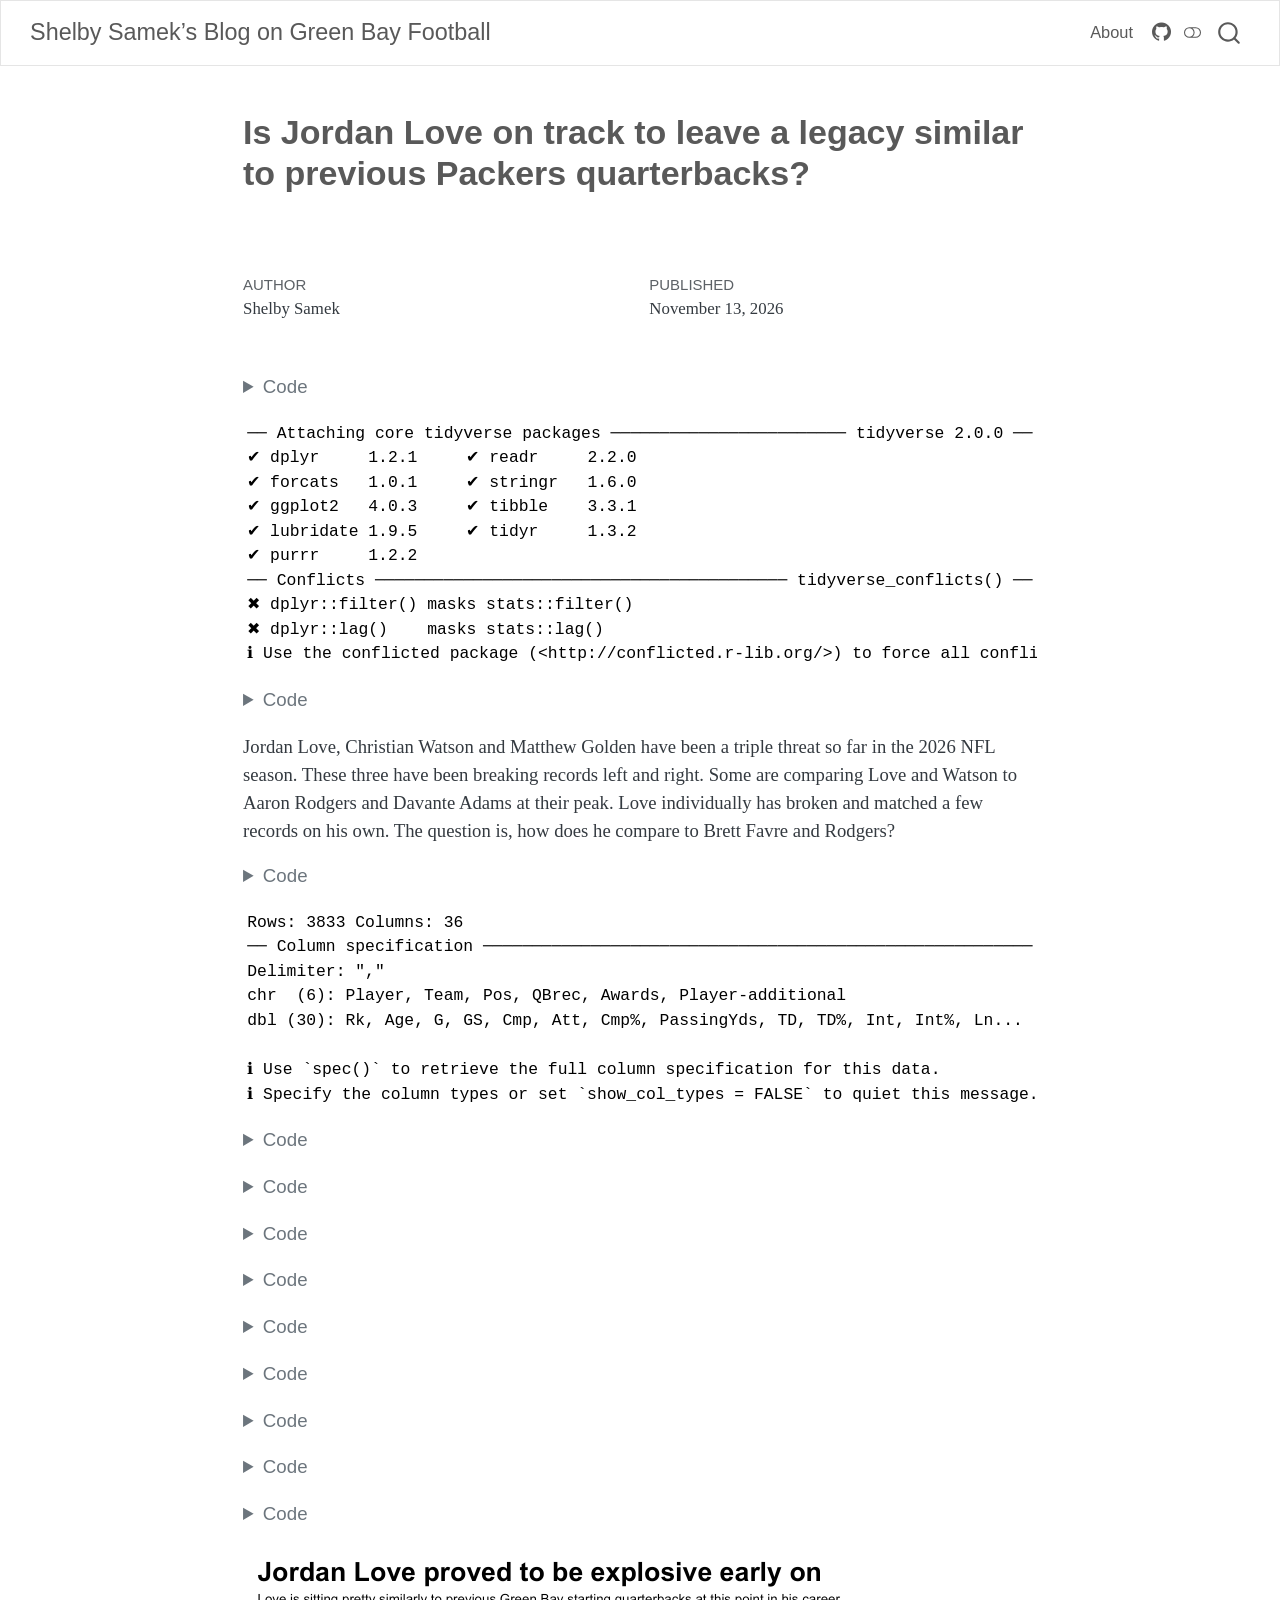
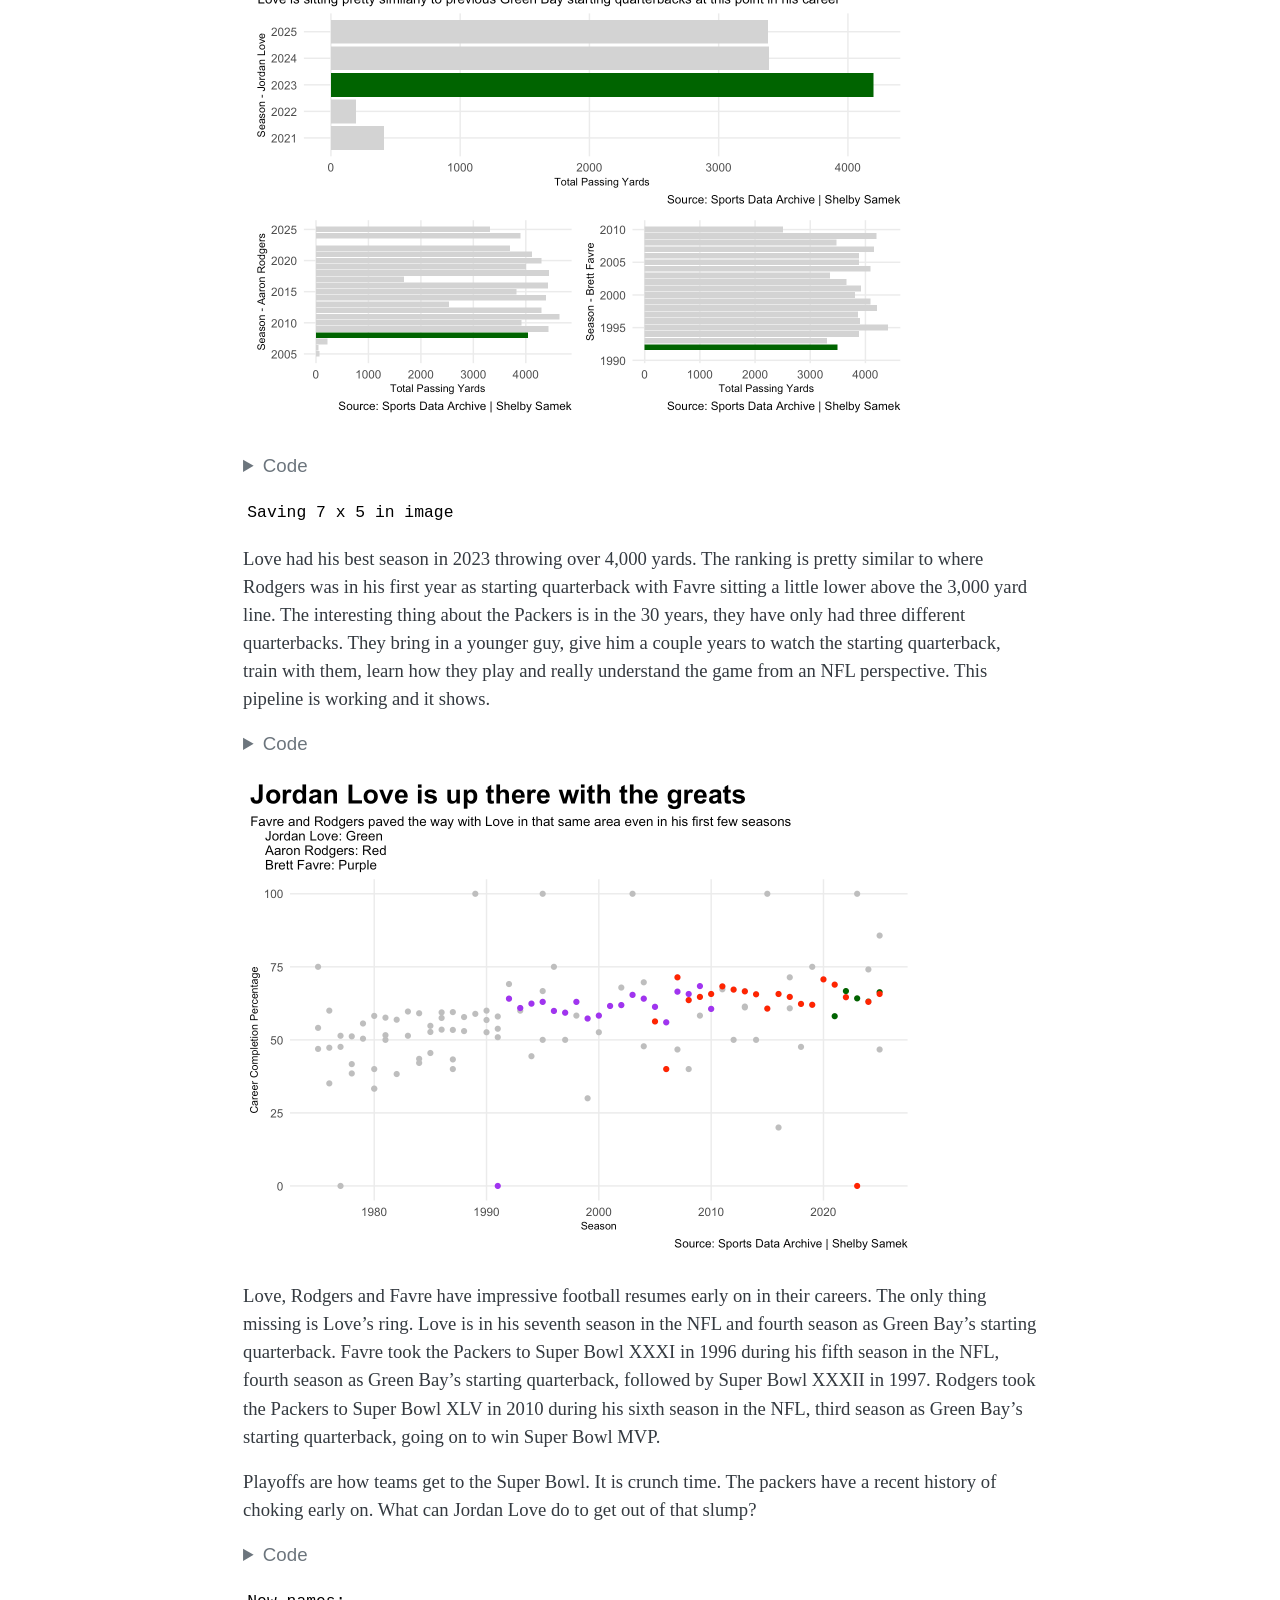
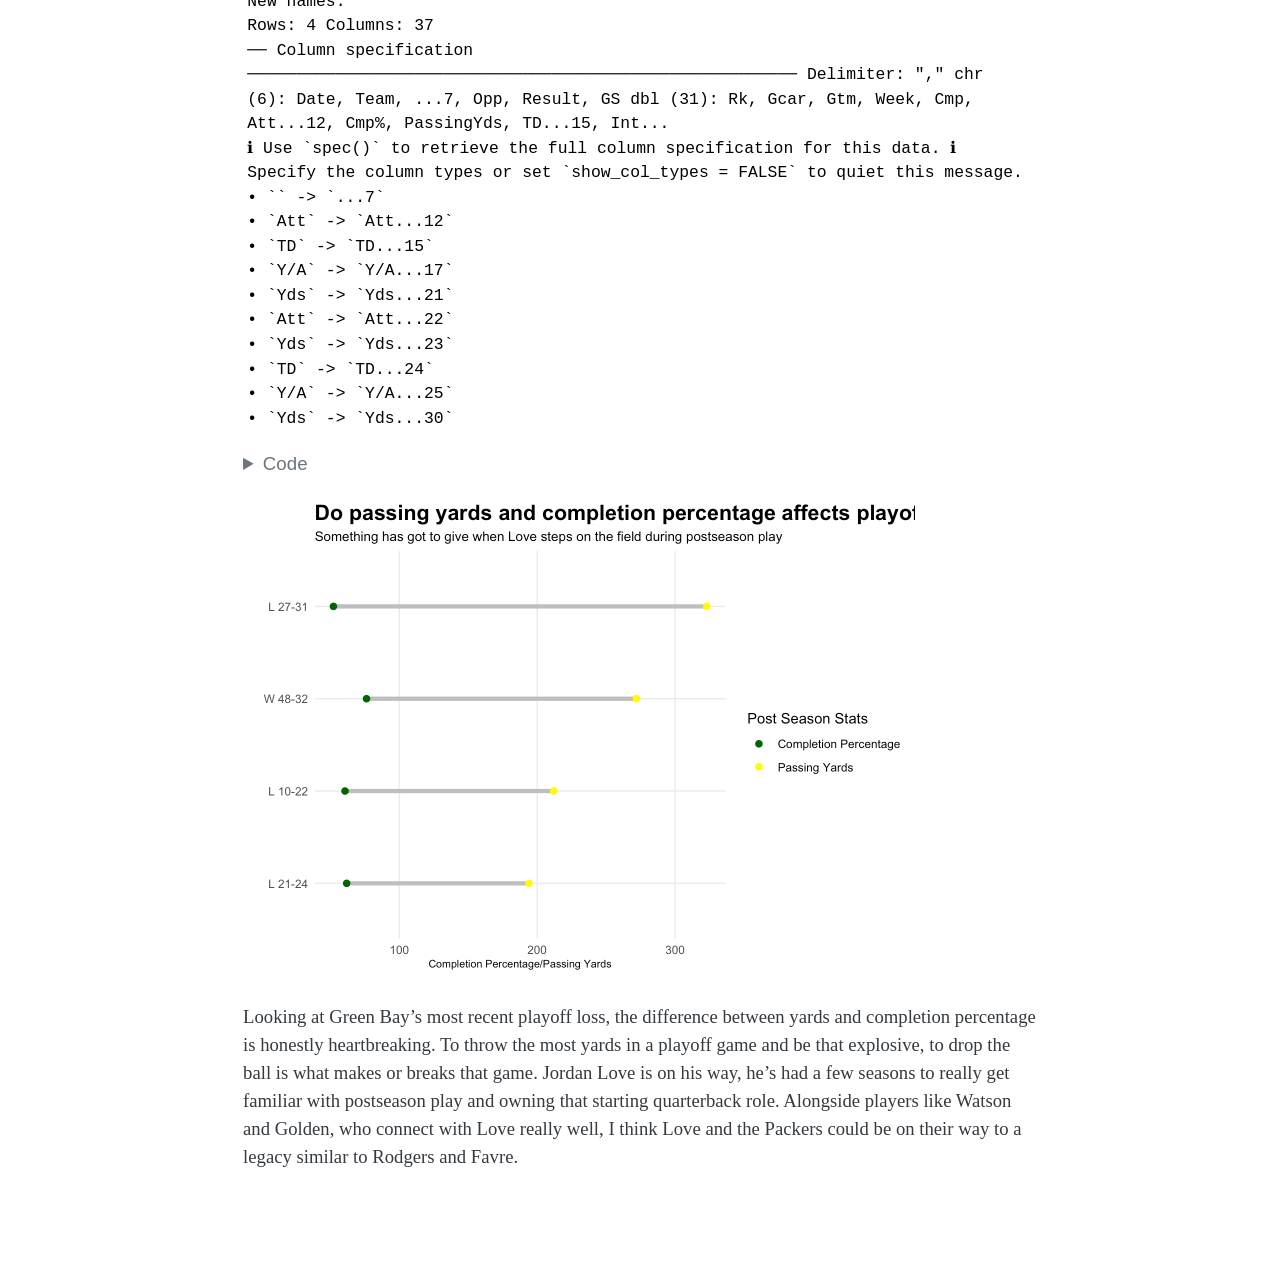
==== commit 0d606979: "commit final" ====
--- a/posts/greenbay-packers-football-jordanlove/index.html
+++ b/posts/greenbay-packers-football-jordanlove/index.html
@@ -9,7 +9,7 @@
 <meta name="author" content="Shelby Samek">
 <meta name="dcterms.date" content="2026-11-13">
 
-<title>How Jordan Love compares to previous Packers’ quarterbacks – Shelby Samek's Blog on Green Bay Football</title>
+<title>Is Jordan Love on track to leave a legacy similar to previous Packers quarterbacks? – Shelby Samek’s Blog on Green Bay Football</title>
 <style>
 /* Default styles provided by pandoc.
 ** See https://pandoc.org/MANUAL.html#variables-for-html for config info.
@@ -329,7 +329,7 @@
 <header id="title-block-header" class="quarto-title-block default page-columns page-full">
   <div class="quarto-title-banner page-columns page-full">
     <div class="quarto-title column-body">
-      <h1 class="title">How Jordan Love compares to previous Packers’ quarterbacks</h1>
+      <h1 class="title">Is Jordan Love on track to leave a legacy similar to previous Packers quarterbacks?</h1>
                       </div>
   </div>
     
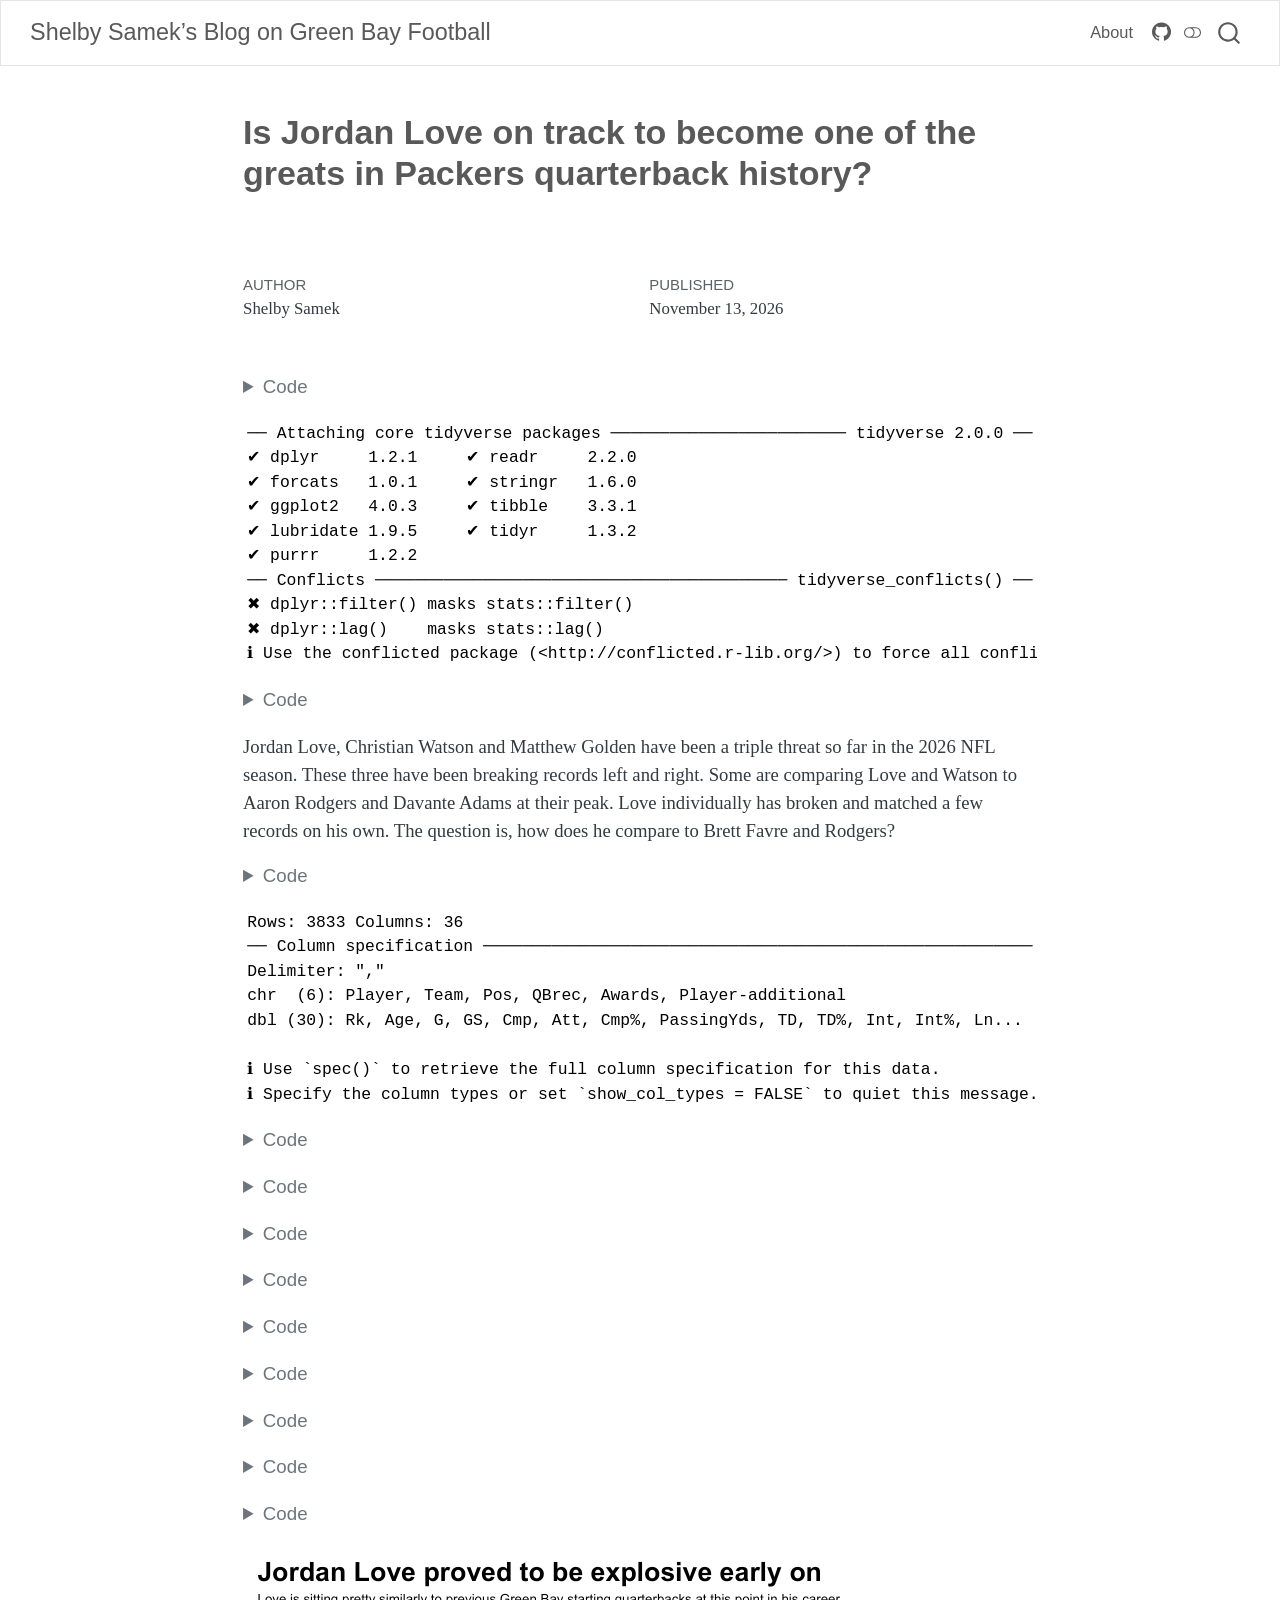
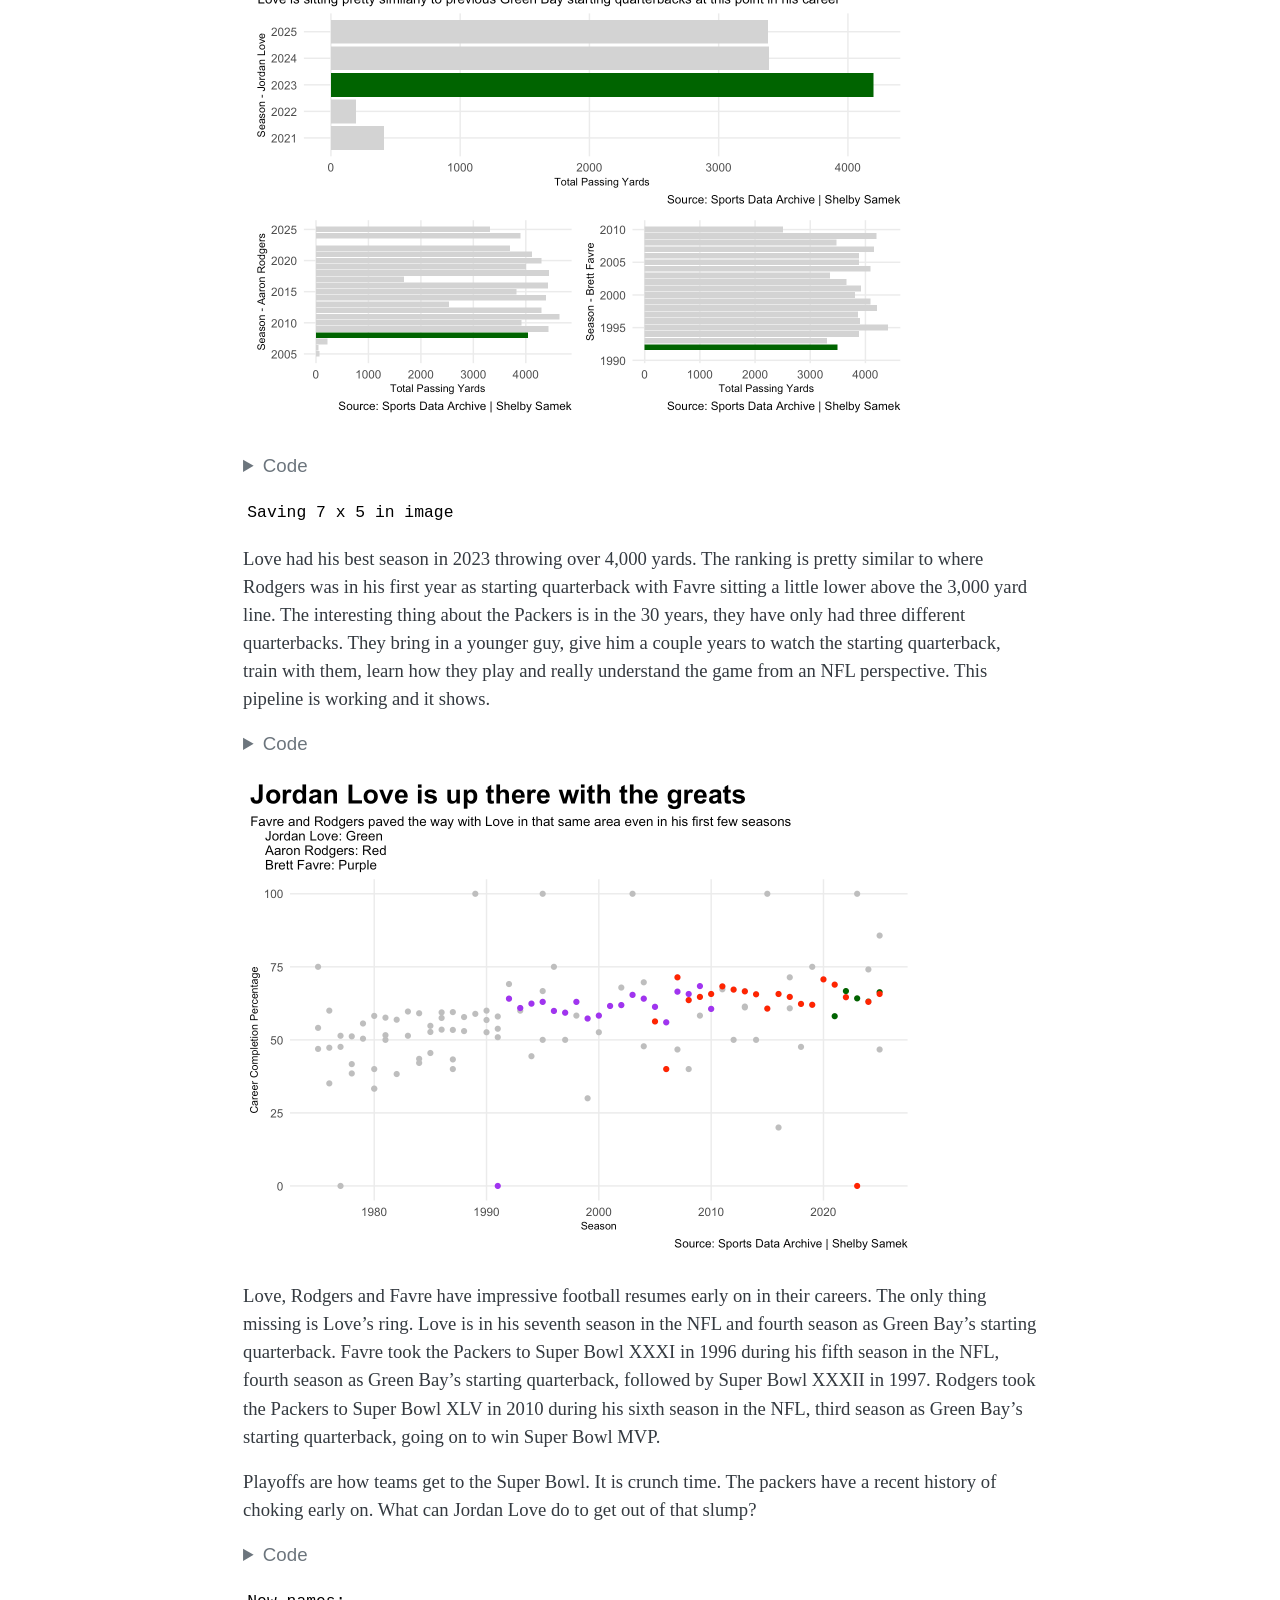
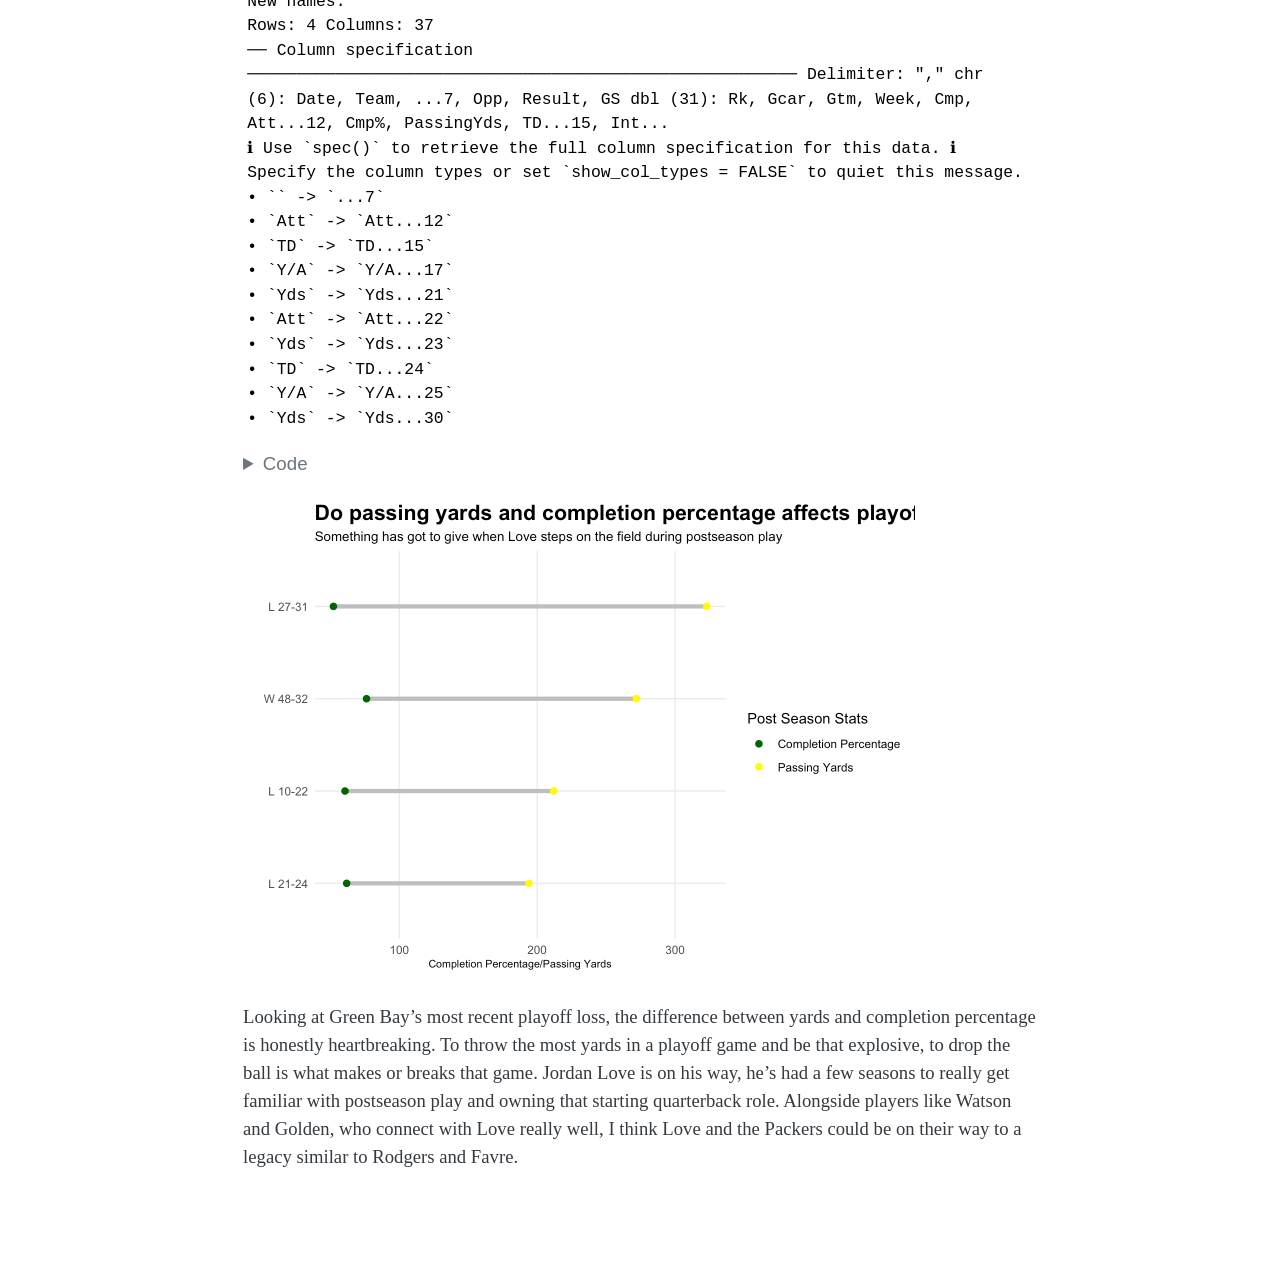
==== commit a8300a16: "title commit" ====
--- a/posts/greenbay-packers-football-jordanlove/index.html
+++ b/posts/greenbay-packers-football-jordanlove/index.html
@@ -9,7 +9,7 @@
 <meta name="author" content="Shelby Samek">
 <meta name="dcterms.date" content="2026-11-13">
 
-<title>Is Jordan Love on track to leave a legacy similar to previous Packers quarterbacks? – Shelby Samek’s Blog on Green Bay Football</title>
+<title>Is Jordan Love on track to become one of the greats in Packers quarterback history? – Shelby Samek’s Blog on Green Bay Football</title>
 <style>
 /* Default styles provided by pandoc.
 ** See https://pandoc.org/MANUAL.html#variables-for-html for config info.
@@ -329,7 +329,7 @@
 <header id="title-block-header" class="quarto-title-block default page-columns page-full">
   <div class="quarto-title-banner page-columns page-full">
     <div class="quarto-title column-body">
-      <h1 class="title">Is Jordan Love on track to leave a legacy similar to previous Packers quarterbacks?</h1>
+      <h1 class="title">Is Jordan Love on track to become one of the greats in Packers quarterback history?</h1>
                       </div>
   </div>
     
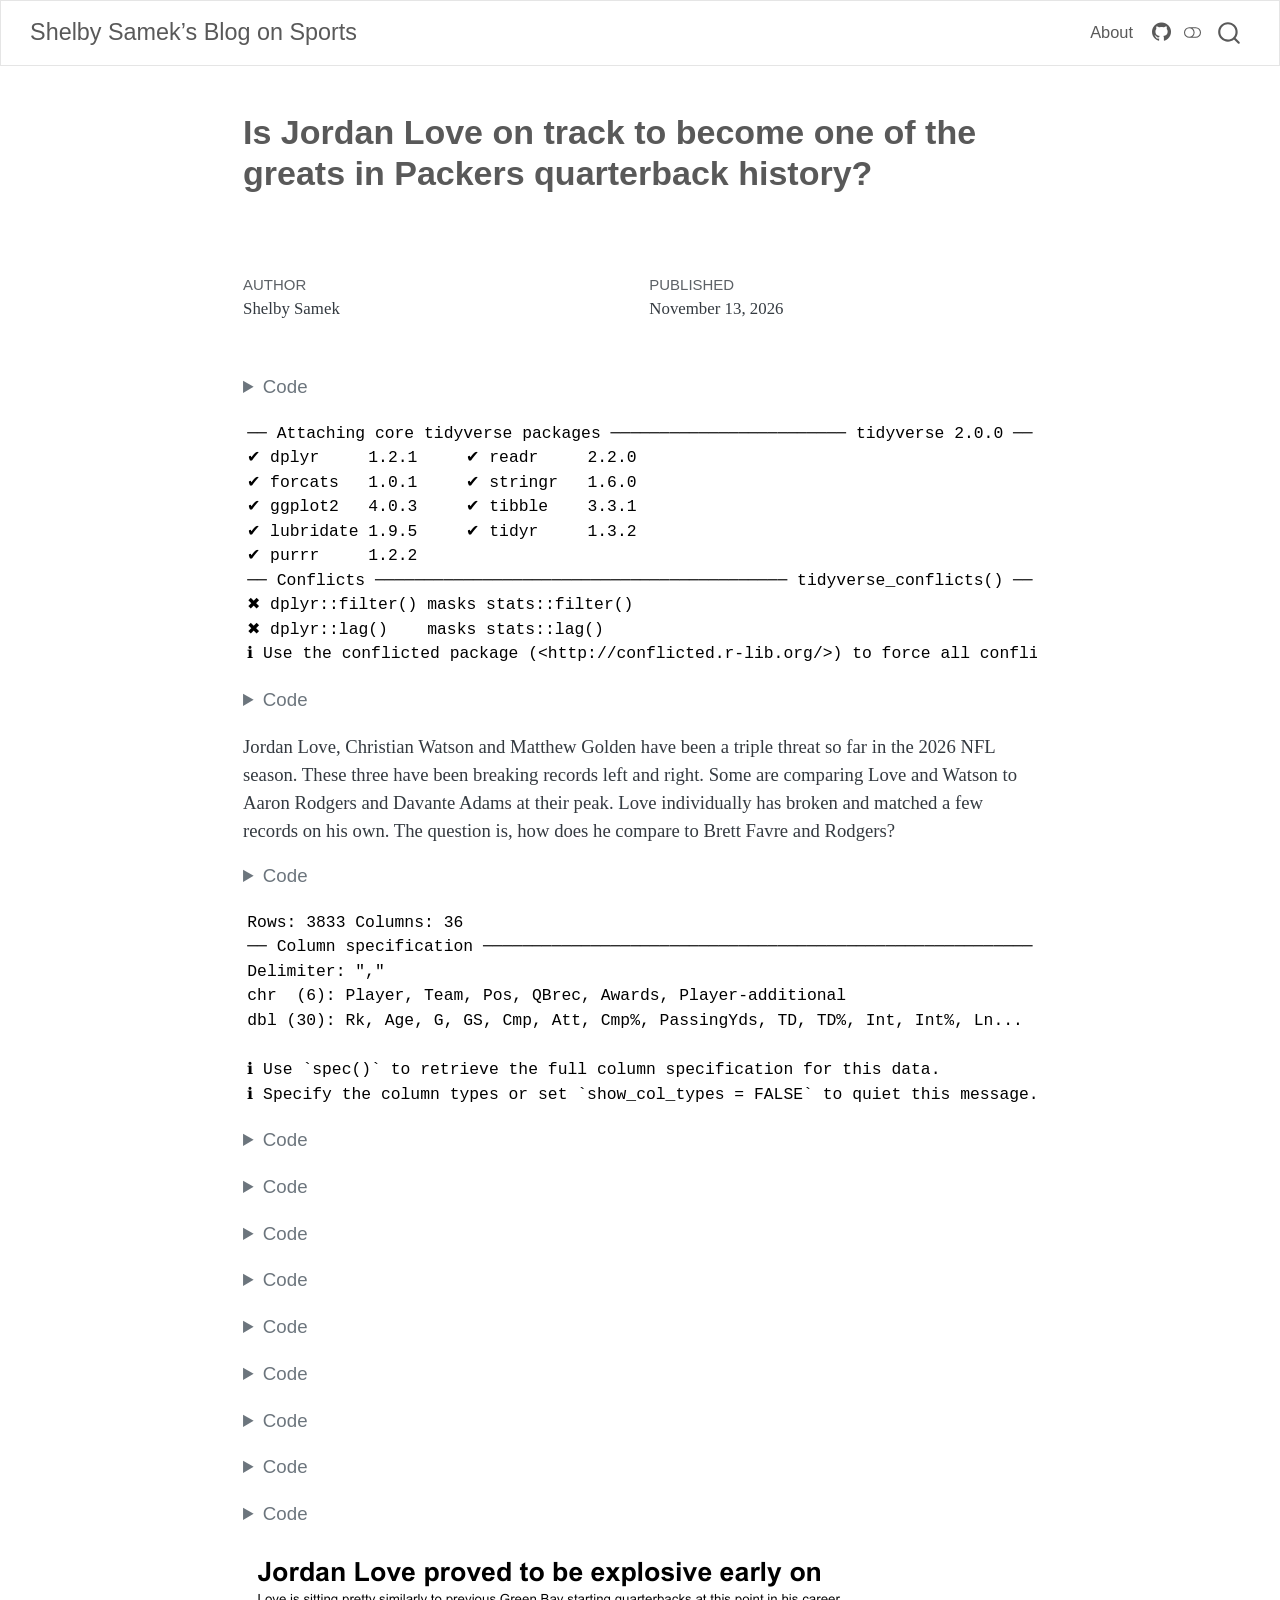
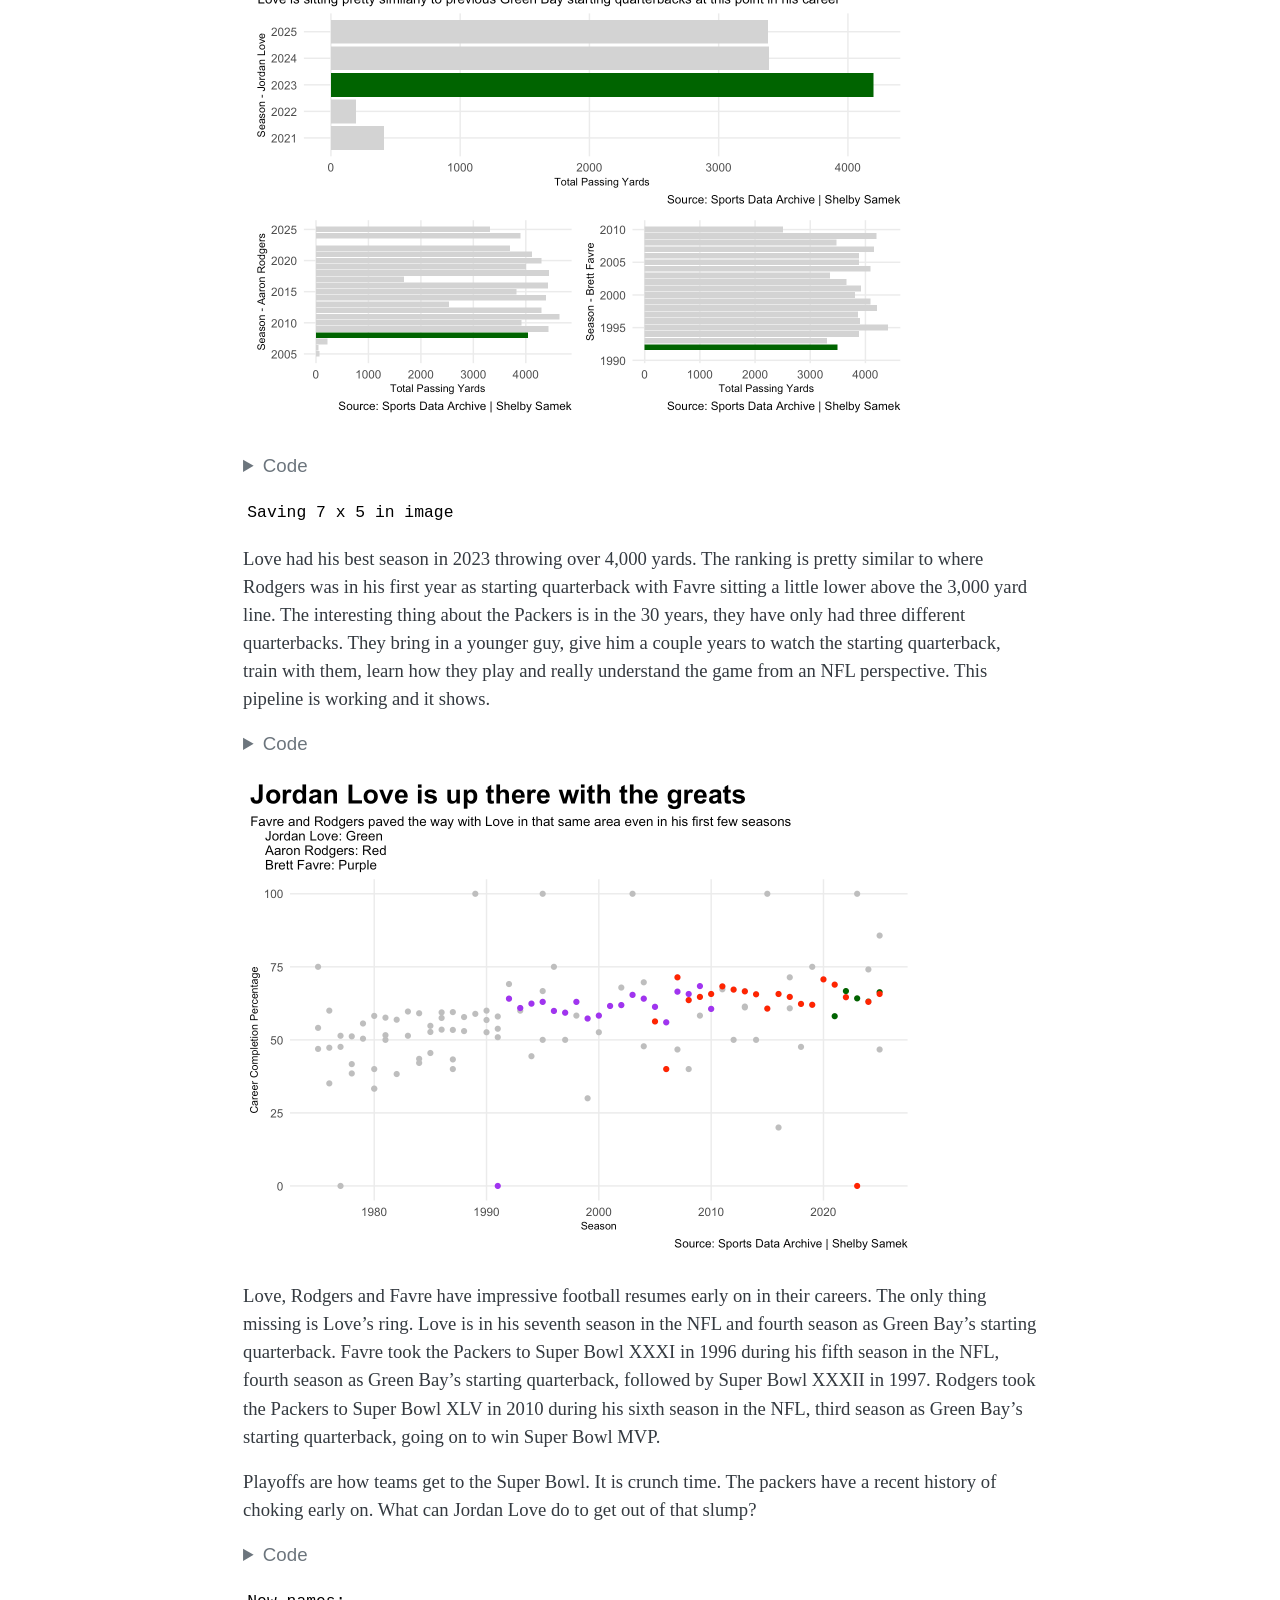
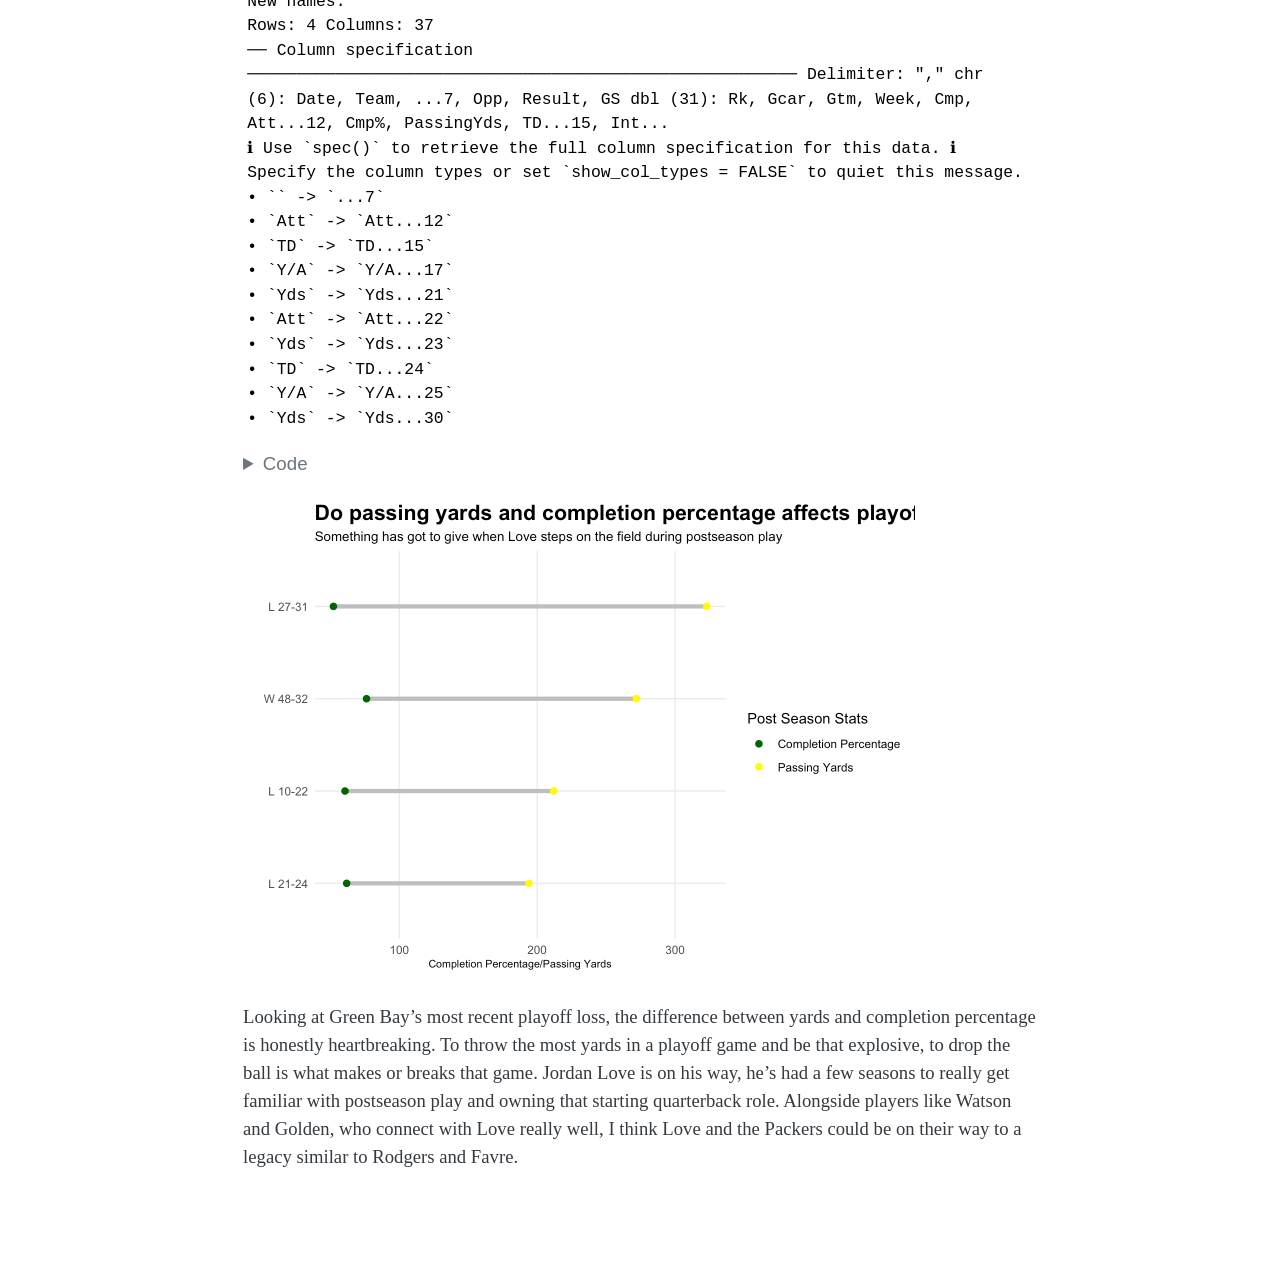
==== commit a44e763f: "unccommit" ====
--- a/posts/greenbay-packers-football-jordanlove/index.html
+++ b/posts/greenbay-packers-football-jordanlove/index.html
@@ -9,7 +9,7 @@
 <meta name="author" content="Shelby Samek">
 <meta name="dcterms.date" content="2026-11-13">
 
-<title>Is Jordan Love on track to become one of the greats in Packers quarterback history? – Shelby Samek’s Blog on Green Bay Football</title>
+<title>Is Jordan Love on track to become one of the greats in Packers quarterback history? – Shelby Samek’s Blog on Sports</title>
 <style>
 /* Default styles provided by pandoc.
 ** See https://pandoc.org/MANUAL.html#variables-for-html for config info.
@@ -299,7 +299,7 @@
       <div class="navbar-container container-fluid">
       <div class="navbar-brand-container mx-auto">
     <a class="navbar-brand" href="../../index.html">
-    <span class="navbar-title">Shelby Samek’s Blog on Green Bay Football</span>
+    <span class="navbar-title">Shelby Samek’s Blog on Sports</span>
     </a>
   </div>
           <button class="navbar-toggler" type="button" data-bs-toggle="collapse" data-bs-target="#navbarCollapse" aria-controls="navbarCollapse" aria-expanded="false" aria-label="Toggle navigation" onclick="if (window.quartoToggleHeadroom) { window.quartoToggleHeadroom(); }">
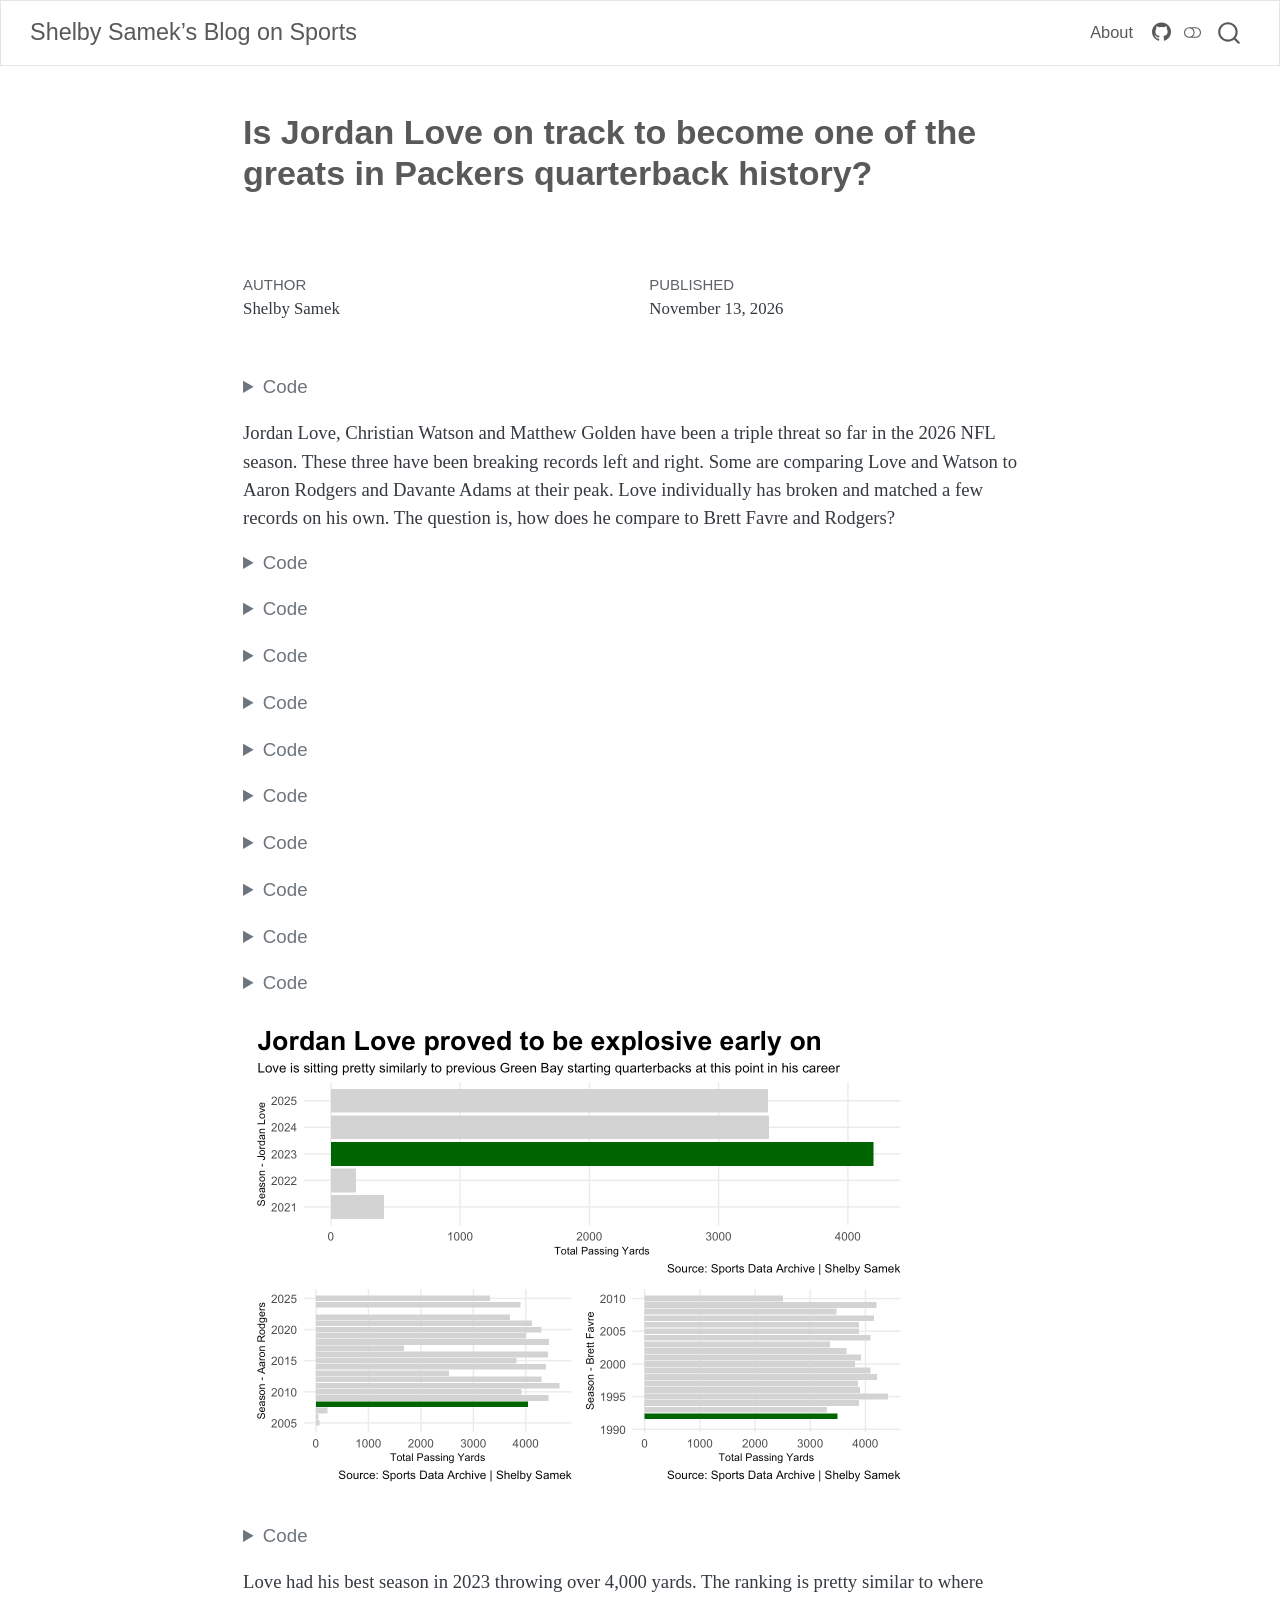
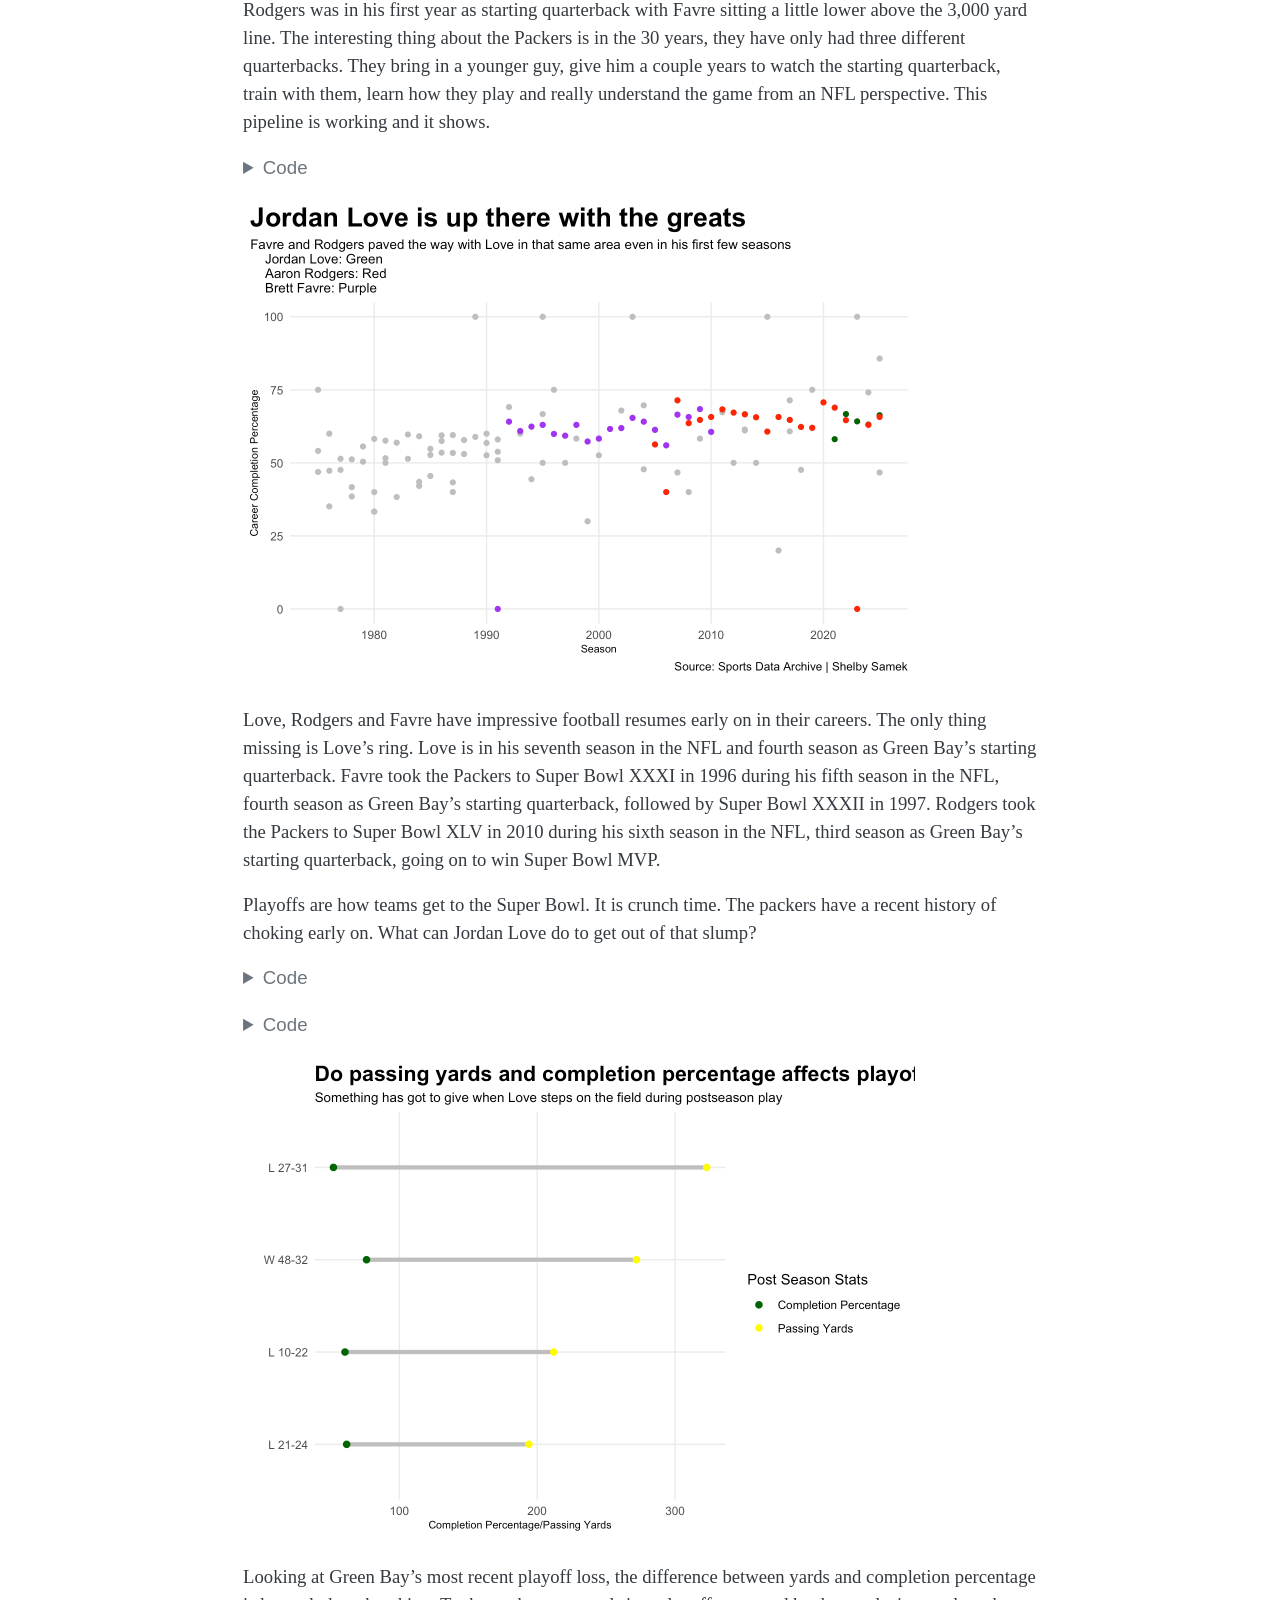
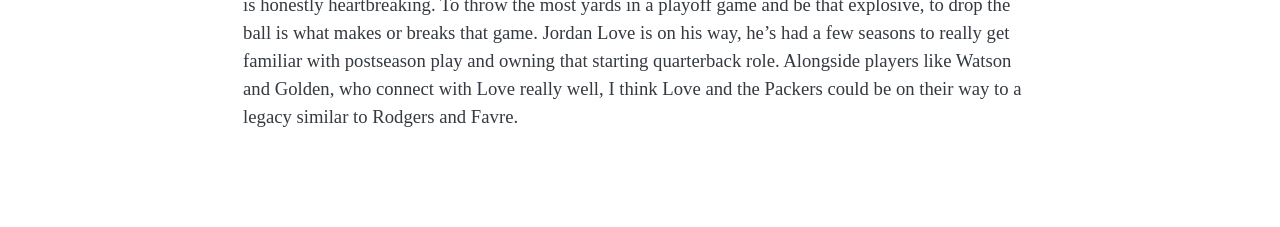
==== commit 3c96201a: "commmitgb" ====
--- a/posts/greenbay-packers-football-jordanlove/index.html
+++ b/posts/greenbay-packers-football-jordanlove/index.html
@@ -369,149 +369,124 @@
 <div class="cell">
 <details class="code-fold">
 <summary>Code</summary>
-<div class="code-copy-outer-scaffold"><div class="sourceCode cell-code" id="cb1"><pre class="sourceCode r code-with-copy"><code class="sourceCode r"><span id="cb1-1"><a href="#cb1-1" aria-hidden="true" tabindex="-1"></a><span class="fu">library</span>(tidyverse)</span></code></pre></div><button title="Copy to Clipboard" class="code-copy-button"><i class="bi"></i></button></div>
-</details>
-<div class="cell-output cell-output-stderr">
-<pre><code>── Attaching core tidyverse packages ──────────────────────── tidyverse 2.0.0 ──
-✔ dplyr     1.2.1     ✔ readr     2.2.0
-✔ forcats   1.0.1     ✔ stringr   1.6.0
-✔ ggplot2   4.0.3     ✔ tibble    3.3.1
-✔ lubridate 1.9.5     ✔ tidyr     1.3.2
-✔ purrr     1.2.2     
-── Conflicts ────────────────────────────────────────── tidyverse_conflicts() ──
-✖ dplyr::filter() masks stats::filter()
-✖ dplyr::lag()    masks stats::lag()
-ℹ Use the conflicted package (&lt;http://conflicted.r-lib.org/&gt;) to force all conflicts to become errors</code></pre>
-</div>
-<details class="code-fold">
-<summary>Code</summary>
-<div class="code-copy-outer-scaffold"><div class="sourceCode cell-code" id="cb3"><pre class="sourceCode r code-with-copy"><code class="sourceCode r"><span id="cb3-1"><a href="#cb3-1" aria-hidden="true" tabindex="-1"></a><span class="fu">library</span>(ggalt)</span>
-<span id="cb3-2"><a href="#cb3-2" aria-hidden="true" tabindex="-1"></a><span class="fu">library</span>(ggrepel)</span>
-<span id="cb3-3"><a href="#cb3-3" aria-hidden="true" tabindex="-1"></a><span class="fu">library</span>(patchwork)</span></code></pre></div><button title="Copy to Clipboard" class="code-copy-button"><i class="bi"></i></button></div>
+<div class="code-copy-outer-scaffold"><div class="sourceCode cell-code" id="cb1"><pre class="sourceCode r code-with-copy"><code class="sourceCode r"><span id="cb1-1"><a href="#cb1-1" aria-hidden="true" tabindex="-1"></a><span class="fu">library</span>(tidyverse)</span>
+<span id="cb1-2"><a href="#cb1-2" aria-hidden="true" tabindex="-1"></a><span class="fu">library</span>(ggalt)</span>
+<span id="cb1-3"><a href="#cb1-3" aria-hidden="true" tabindex="-1"></a><span class="fu">library</span>(ggrepel)</span>
+<span id="cb1-4"><a href="#cb1-4" aria-hidden="true" tabindex="-1"></a><span class="fu">library</span>(patchwork)</span></code></pre></div><button title="Copy to Clipboard" class="code-copy-button"><i class="bi"></i></button></div>
 </details>
 </div>
 <p>Jordan Love, Christian Watson and Matthew Golden have been a triple threat so far in the 2026 NFL season. These three have been breaking records left and right. Some are comparing Love and Watson to Aaron Rodgers and Davante Adams at their peak. Love individually has broken and matched a few records on his own. The question is, how does he compare to Brett Favre and Rodgers?</p>
 <div class="cell">
 <details class="code-fold">
 <summary>Code</summary>
-<div class="code-copy-outer-scaffold"><div class="sourceCode cell-code" id="cb4"><pre class="sourceCode r code-with-copy"><code class="sourceCode r"><span id="cb4-1"><a href="#cb4-1" aria-hidden="true" tabindex="-1"></a>quarterbacks <span class="ot">&lt;-</span> <span class="fu">read_csv</span>(<span class="st">"data/nfl_qb_passing_19752025.csv"</span>)</span></code></pre></div><button title="Copy to Clipboard" class="code-copy-button"><i class="bi"></i></button></div>
-</details>
-<div class="cell-output cell-output-stderr">
-<pre><code>Rows: 3833 Columns: 36
-── Column specification ────────────────────────────────────────────────────────
-Delimiter: ","
-chr  (6): Player, Team, Pos, QBrec, Awards, Player-additional
-dbl (30): Rk, Age, G, GS, Cmp, Att, Cmp%, PassingYds, TD, TD%, Int, Int%, Ln...
-
-ℹ Use `spec()` to retrieve the full column specification for this data.
-ℹ Specify the column types or set `show_col_types = FALSE` to quiet this message.</code></pre>
-</div>
-</div>
-<div class="cell">
-<details class="code-fold">
-<summary>Code</summary>
-<div class="code-copy-outer-scaffold"><div class="sourceCode cell-code" id="cb6"><pre class="sourceCode r code-with-copy"><code class="sourceCode r"><span id="cb6-1"><a href="#cb6-1" aria-hidden="true" tabindex="-1"></a>love_career <span class="ot">&lt;-</span> quarterbacks <span class="sc">|&gt;</span> <span class="fu">filter</span>(Player <span class="sc">==</span> <span class="st">"Jordan Love"</span>)</span></code></pre></div><button title="Copy to Clipboard" class="code-copy-button"><i class="bi"></i></button></div>
-</details>
-</div>
-<div class="cell">
-<details class="code-fold">
-<summary>Code</summary>
-<div class="code-copy-outer-scaffold"><div class="sourceCode cell-code" id="cb7"><pre class="sourceCode r code-with-copy"><code class="sourceCode r"><span id="cb7-1"><a href="#cb7-1" aria-hidden="true" tabindex="-1"></a>rodgers_career <span class="ot">&lt;-</span> quarterbacks <span class="sc">|&gt;</span> <span class="fu">filter</span>(Player <span class="sc">==</span> <span class="st">"Aaron Rodgers"</span>)</span></code></pre></div><button title="Copy to Clipboard" class="code-copy-button"><i class="bi"></i></button></div>
-</details>
-</div>
-<div class="cell">
-<details class="code-fold">
-<summary>Code</summary>
-<div class="code-copy-outer-scaffold"><div class="sourceCode cell-code" id="cb8"><pre class="sourceCode r code-with-copy"><code class="sourceCode r"><span id="cb8-1"><a href="#cb8-1" aria-hidden="true" tabindex="-1"></a>favre_career <span class="ot">&lt;-</span> quarterbacks <span class="sc">|&gt;</span> <span class="fu">filter</span>(Player <span class="sc">==</span> <span class="st">"Brett Favre"</span>)</span></code></pre></div><button title="Copy to Clipboard" class="code-copy-button"><i class="bi"></i></button></div>
-</details>
-</div>
-<div class="cell">
-<details class="code-fold">
-<summary>Code</summary>
-<div class="code-copy-outer-scaffold"><div class="sourceCode cell-code" id="cb9"><pre class="sourceCode r code-with-copy"><code class="sourceCode r"><span id="cb9-1"><a href="#cb9-1" aria-hidden="true" tabindex="-1"></a>gb <span class="ot">&lt;-</span> quarterbacks <span class="sc">|&gt;</span> <span class="fu">filter</span>(Team <span class="sc">==</span> <span class="st">"GNB"</span>)</span></code></pre></div><button title="Copy to Clipboard" class="code-copy-button"><i class="bi"></i></button></div>
-</details>
-</div>
-<div class="cell">
-<details class="code-fold">
-<summary>Code</summary>
-<div class="code-copy-outer-scaffold"><div class="sourceCode cell-code" id="cb10"><pre class="sourceCode r code-with-copy"><code class="sourceCode r"><span id="cb10-1"><a href="#cb10-1" aria-hidden="true" tabindex="-1"></a>love_start <span class="ot">&lt;-</span> gb <span class="sc">|&gt;</span></span>
-<span id="cb10-2"><a href="#cb10-2" aria-hidden="true" tabindex="-1"></a>  <span class="fu">filter</span>(Season <span class="sc">==</span> <span class="st">"2023"</span>)</span></code></pre></div><button title="Copy to Clipboard" class="code-copy-button"><i class="bi"></i></button></div>
-</details>
-</div>
-<div class="cell">
-<details class="code-fold">
-<summary>Code</summary>
-<div class="code-copy-outer-scaffold"><div class="sourceCode cell-code" id="cb11"><pre class="sourceCode r code-with-copy"><code class="sourceCode r"><span id="cb11-1"><a href="#cb11-1" aria-hidden="true" tabindex="-1"></a>rodgers_start <span class="ot">&lt;-</span> gb <span class="sc">|&gt;</span></span>
-<span id="cb11-2"><a href="#cb11-2" aria-hidden="true" tabindex="-1"></a>  <span class="fu">filter</span>(Season <span class="sc">==</span> <span class="st">"2008"</span>)</span></code></pre></div><button title="Copy to Clipboard" class="code-copy-button"><i class="bi"></i></button></div>
-</details>
-</div>
-<div class="cell">
-<details class="code-fold">
-<summary>Code</summary>
-<div class="code-copy-outer-scaffold"><div class="sourceCode cell-code" id="cb12"><pre class="sourceCode r code-with-copy"><code class="sourceCode r"><span id="cb12-1"><a href="#cb12-1" aria-hidden="true" tabindex="-1"></a>favre_start <span class="ot">&lt;-</span> gb <span class="sc">|&gt;</span></span>
-<span id="cb12-2"><a href="#cb12-2" aria-hidden="true" tabindex="-1"></a>  <span class="fu">filter</span>(Season <span class="sc">==</span> <span class="st">"1992"</span>)</span></code></pre></div><button title="Copy to Clipboard" class="code-copy-button"><i class="bi"></i></button></div>
-</details>
-</div>
-<div class="cell">
-<details class="code-fold">
-<summary>Code</summary>
-<div class="code-copy-outer-scaffold"><div class="sourceCode cell-code" id="cb13"><pre class="sourceCode r code-with-copy"><code class="sourceCode r"><span id="cb13-1"><a href="#cb13-1" aria-hidden="true" tabindex="-1"></a>love_passing_yds <span class="ot">&lt;-</span> <span class="fu">ggplot</span>() <span class="sc">+</span> </span>
-<span id="cb13-2"><a href="#cb13-2" aria-hidden="true" tabindex="-1"></a>  <span class="fu">geom_bar</span>(<span class="at">data=</span>love_career, <span class="fu">aes</span>(<span class="at">x=</span>Season, <span class="at">weight=</span>PassingYds), <span class="at">fill =</span> <span class="st">"lightgrey"</span>) <span class="sc">+</span></span>
-<span id="cb13-3"><a href="#cb13-3" aria-hidden="true" tabindex="-1"></a>  <span class="fu">geom_bar</span>(<span class="at">data=</span>love_start, <span class="fu">aes</span>(<span class="at">x=</span>Season, <span class="at">weight=</span>PassingYds), <span class="at">fill=</span><span class="st">"darkgreen"</span>) <span class="sc">+</span></span>
-<span id="cb13-4"><a href="#cb13-4" aria-hidden="true" tabindex="-1"></a>  <span class="fu">coord_flip</span>() <span class="sc">+</span> </span>
-<span id="cb13-5"><a href="#cb13-5" aria-hidden="true" tabindex="-1"></a>  <span class="fu">labs</span>(</span>
-<span id="cb13-6"><a href="#cb13-6" aria-hidden="true" tabindex="-1"></a>    <span class="at">x=</span><span class="st">"Season - Jordan Love"</span>, </span>
-<span id="cb13-7"><a href="#cb13-7" aria-hidden="true" tabindex="-1"></a>    <span class="at">y=</span><span class="st">"Total Passing Yards"</span>, </span>
-<span id="cb13-8"><a href="#cb13-8" aria-hidden="true" tabindex="-1"></a>    <span class="at">title=</span><span class="st">"Jordan Love proved to be explosive early on"</span>, </span>
-<span id="cb13-9"><a href="#cb13-9" aria-hidden="true" tabindex="-1"></a>    <span class="at">subtitle=</span><span class="st">"Love is sitting pretty similarly to previous Green Bay starting quarterbacks at this point in his career"</span>, </span>
-<span id="cb13-10"><a href="#cb13-10" aria-hidden="true" tabindex="-1"></a>    <span class="at">caption=</span><span class="st">"Source: Sports Data Archive | Shelby Samek"</span></span>
-<span id="cb13-11"><a href="#cb13-11" aria-hidden="true" tabindex="-1"></a>    ) <span class="sc">+</span></span>
-<span id="cb13-12"><a href="#cb13-12" aria-hidden="true" tabindex="-1"></a>  <span class="fu">theme_minimal</span>() <span class="sc">+</span></span>
-<span id="cb13-13"><a href="#cb13-13" aria-hidden="true" tabindex="-1"></a>   <span class="fu">theme</span>(</span>
-<span id="cb13-14"><a href="#cb13-14" aria-hidden="true" tabindex="-1"></a>    <span class="at">plot.title =</span> <span class="fu">element_text</span>(<span class="at">size =</span> <span class="dv">20</span>, <span class="at">face =</span> <span class="st">"bold"</span>),</span>
-<span id="cb13-15"><a href="#cb13-15" aria-hidden="true" tabindex="-1"></a>    <span class="at">axis.title =</span> <span class="fu">element_text</span>(<span class="at">size =</span> <span class="dv">8</span>), </span>
-<span id="cb13-16"><a href="#cb13-16" aria-hidden="true" tabindex="-1"></a>    <span class="at">plot.subtitle =</span> <span class="fu">element_text</span>(<span class="at">size=</span><span class="dv">10</span>), </span>
-<span id="cb13-17"><a href="#cb13-17" aria-hidden="true" tabindex="-1"></a>    <span class="at">panel.grid.minor =</span> <span class="fu">element_blank</span>(),</span>
-<span id="cb13-18"><a href="#cb13-18" aria-hidden="true" tabindex="-1"></a>    <span class="at">plot.title.position =</span> <span class="st">"plot"</span></span>
-<span id="cb13-19"><a href="#cb13-19" aria-hidden="true" tabindex="-1"></a>    ) </span>
-<span id="cb13-20"><a href="#cb13-20" aria-hidden="true" tabindex="-1"></a></span>
-<span id="cb13-21"><a href="#cb13-21" aria-hidden="true" tabindex="-1"></a>rodgers_passing_yds <span class="ot">&lt;-</span> <span class="fu">ggplot</span>() <span class="sc">+</span> </span>
-<span id="cb13-22"><a href="#cb13-22" aria-hidden="true" tabindex="-1"></a>  <span class="fu">geom_bar</span>(<span class="at">data=</span>rodgers_career, <span class="fu">aes</span>(<span class="at">x=</span>Season, <span class="at">weight=</span>PassingYds), <span class="at">fill =</span> <span class="st">"lightgrey"</span>) <span class="sc">+</span></span>
-<span id="cb13-23"><a href="#cb13-23" aria-hidden="true" tabindex="-1"></a>  <span class="fu">geom_bar</span>(<span class="at">data=</span>rodgers_start, <span class="fu">aes</span>(<span class="at">x=</span>Season, <span class="at">weight=</span>PassingYds), <span class="at">fill=</span><span class="st">"darkgreen"</span>) <span class="sc">+</span></span>
-<span id="cb13-24"><a href="#cb13-24" aria-hidden="true" tabindex="-1"></a>  <span class="fu">coord_flip</span>() <span class="sc">+</span></span>
-<span id="cb13-25"><a href="#cb13-25" aria-hidden="true" tabindex="-1"></a>  <span class="fu">labs</span>(</span>
-<span id="cb13-26"><a href="#cb13-26" aria-hidden="true" tabindex="-1"></a>    <span class="at">x=</span><span class="st">"Season - Aaron Rodgers"</span>, </span>
-<span id="cb13-27"><a href="#cb13-27" aria-hidden="true" tabindex="-1"></a>    <span class="at">y=</span><span class="st">"Total Passing Yards"</span>, </span>
-<span id="cb13-28"><a href="#cb13-28" aria-hidden="true" tabindex="-1"></a>    <span class="at">caption=</span><span class="st">"Source: Sports Data Archive | Shelby Samek"</span></span>
-<span id="cb13-29"><a href="#cb13-29" aria-hidden="true" tabindex="-1"></a>    ) <span class="sc">+</span></span>
-<span id="cb13-30"><a href="#cb13-30" aria-hidden="true" tabindex="-1"></a>  <span class="fu">theme_minimal</span>() <span class="sc">+</span></span>
-<span id="cb13-31"><a href="#cb13-31" aria-hidden="true" tabindex="-1"></a>   <span class="fu">theme</span>(</span>
-<span id="cb13-32"><a href="#cb13-32" aria-hidden="true" tabindex="-1"></a>    <span class="at">axis.title =</span> <span class="fu">element_text</span>(<span class="at">size =</span> <span class="dv">8</span>), </span>
-<span id="cb13-33"><a href="#cb13-33" aria-hidden="true" tabindex="-1"></a>    <span class="at">panel.grid.minor =</span> <span class="fu">element_blank</span>(),</span>
-<span id="cb13-34"><a href="#cb13-34" aria-hidden="true" tabindex="-1"></a>    <span class="at">plot.title.position =</span> <span class="st">"plot"</span></span>
-<span id="cb13-35"><a href="#cb13-35" aria-hidden="true" tabindex="-1"></a>    ) </span>
-<span id="cb13-36"><a href="#cb13-36" aria-hidden="true" tabindex="-1"></a></span>
-<span id="cb13-37"><a href="#cb13-37" aria-hidden="true" tabindex="-1"></a>favre_passing_yds <span class="ot">&lt;-</span> <span class="fu">ggplot</span>() <span class="sc">+</span> </span>
-<span id="cb13-38"><a href="#cb13-38" aria-hidden="true" tabindex="-1"></a>  <span class="fu">geom_bar</span>(<span class="at">data=</span>favre_career, <span class="fu">aes</span>(<span class="at">x=</span>Season, <span class="at">weight=</span>PassingYds), <span class="at">fill =</span> <span class="st">"lightgrey"</span>) <span class="sc">+</span></span>
-<span id="cb13-39"><a href="#cb13-39" aria-hidden="true" tabindex="-1"></a>  <span class="fu">geom_bar</span>(<span class="at">data=</span>favre_start, <span class="fu">aes</span>(<span class="at">x=</span>Season, <span class="at">weight=</span>PassingYds), <span class="at">fill=</span><span class="st">"darkgreen"</span>) <span class="sc">+</span></span>
-<span id="cb13-40"><a href="#cb13-40" aria-hidden="true" tabindex="-1"></a>  <span class="fu">coord_flip</span>() <span class="sc">+</span></span>
-<span id="cb13-41"><a href="#cb13-41" aria-hidden="true" tabindex="-1"></a>  <span class="fu">labs</span>(</span>
-<span id="cb13-42"><a href="#cb13-42" aria-hidden="true" tabindex="-1"></a>    <span class="at">x=</span><span class="st">"Season - Brett Favre"</span>, </span>
-<span id="cb13-43"><a href="#cb13-43" aria-hidden="true" tabindex="-1"></a>    <span class="at">y=</span><span class="st">"Total Passing Yards"</span>, </span>
-<span id="cb13-44"><a href="#cb13-44" aria-hidden="true" tabindex="-1"></a>    <span class="at">caption=</span><span class="st">"Source: Sports Data Archive | Shelby Samek"</span></span>
-<span id="cb13-45"><a href="#cb13-45" aria-hidden="true" tabindex="-1"></a>    ) <span class="sc">+</span></span>
-<span id="cb13-46"><a href="#cb13-46" aria-hidden="true" tabindex="-1"></a>  <span class="fu">theme_minimal</span>() <span class="sc">+</span></span>
-<span id="cb13-47"><a href="#cb13-47" aria-hidden="true" tabindex="-1"></a>   <span class="fu">theme</span>(</span>
-<span id="cb13-48"><a href="#cb13-48" aria-hidden="true" tabindex="-1"></a>    <span class="at">axis.title =</span> <span class="fu">element_text</span>(<span class="at">size =</span> <span class="dv">8</span>), </span>
-<span id="cb13-49"><a href="#cb13-49" aria-hidden="true" tabindex="-1"></a>    <span class="at">panel.grid.minor =</span> <span class="fu">element_blank</span>(),</span>
-<span id="cb13-50"><a href="#cb13-50" aria-hidden="true" tabindex="-1"></a>    <span class="at">plot.title.position =</span> <span class="st">"plot"</span></span>
-<span id="cb13-51"><a href="#cb13-51" aria-hidden="true" tabindex="-1"></a>    ) </span></code></pre></div><button title="Copy to Clipboard" class="code-copy-button"><i class="bi"></i></button></div>
-</details>
-</div>
-<div class="cell">
-<details class="code-fold">
-<summary>Code</summary>
-<div class="code-copy-outer-scaffold"><div class="sourceCode cell-code" id="cb14"><pre class="sourceCode r code-with-copy"><code class="sourceCode r"><span id="cb14-1"><a href="#cb14-1" aria-hidden="true" tabindex="-1"></a>love_passing_yds <span class="sc">/</span> (rodgers_passing_yds <span class="sc">|</span> favre_passing_yds)</span></code></pre></div><button title="Copy to Clipboard" class="code-copy-button"><i class="bi"></i></button></div>
+<div class="code-copy-outer-scaffold"><div class="sourceCode cell-code" id="cb2"><pre class="sourceCode r code-with-copy"><code class="sourceCode r"><span id="cb2-1"><a href="#cb2-1" aria-hidden="true" tabindex="-1"></a>quarterbacks <span class="ot">&lt;-</span> <span class="fu">read_csv</span>(<span class="st">"data/nfl_qb_passing_19752025.csv"</span>)</span></code></pre></div><button title="Copy to Clipboard" class="code-copy-button"><i class="bi"></i></button></div>
+</details>
+</div>
+<div class="cell">
+<details class="code-fold">
+<summary>Code</summary>
+<div class="code-copy-outer-scaffold"><div class="sourceCode cell-code" id="cb3"><pre class="sourceCode r code-with-copy"><code class="sourceCode r"><span id="cb3-1"><a href="#cb3-1" aria-hidden="true" tabindex="-1"></a>love_career <span class="ot">&lt;-</span> quarterbacks <span class="sc">|&gt;</span> <span class="fu">filter</span>(Player <span class="sc">==</span> <span class="st">"Jordan Love"</span>)</span></code></pre></div><button title="Copy to Clipboard" class="code-copy-button"><i class="bi"></i></button></div>
+</details>
+</div>
+<div class="cell">
+<details class="code-fold">
+<summary>Code</summary>
+<div class="code-copy-outer-scaffold"><div class="sourceCode cell-code" id="cb4"><pre class="sourceCode r code-with-copy"><code class="sourceCode r"><span id="cb4-1"><a href="#cb4-1" aria-hidden="true" tabindex="-1"></a>rodgers_career <span class="ot">&lt;-</span> quarterbacks <span class="sc">|&gt;</span> <span class="fu">filter</span>(Player <span class="sc">==</span> <span class="st">"Aaron Rodgers"</span>)</span></code></pre></div><button title="Copy to Clipboard" class="code-copy-button"><i class="bi"></i></button></div>
+</details>
+</div>
+<div class="cell">
+<details class="code-fold">
+<summary>Code</summary>
+<div class="code-copy-outer-scaffold"><div class="sourceCode cell-code" id="cb5"><pre class="sourceCode r code-with-copy"><code class="sourceCode r"><span id="cb5-1"><a href="#cb5-1" aria-hidden="true" tabindex="-1"></a>favre_career <span class="ot">&lt;-</span> quarterbacks <span class="sc">|&gt;</span> <span class="fu">filter</span>(Player <span class="sc">==</span> <span class="st">"Brett Favre"</span>)</span></code></pre></div><button title="Copy to Clipboard" class="code-copy-button"><i class="bi"></i></button></div>
+</details>
+</div>
+<div class="cell">
+<details class="code-fold">
+<summary>Code</summary>
+<div class="code-copy-outer-scaffold"><div class="sourceCode cell-code" id="cb6"><pre class="sourceCode r code-with-copy"><code class="sourceCode r"><span id="cb6-1"><a href="#cb6-1" aria-hidden="true" tabindex="-1"></a>gb <span class="ot">&lt;-</span> quarterbacks <span class="sc">|&gt;</span> <span class="fu">filter</span>(Team <span class="sc">==</span> <span class="st">"GNB"</span>)</span></code></pre></div><button title="Copy to Clipboard" class="code-copy-button"><i class="bi"></i></button></div>
+</details>
+</div>
+<div class="cell">
+<details class="code-fold">
+<summary>Code</summary>
+<div class="code-copy-outer-scaffold"><div class="sourceCode cell-code" id="cb7"><pre class="sourceCode r code-with-copy"><code class="sourceCode r"><span id="cb7-1"><a href="#cb7-1" aria-hidden="true" tabindex="-1"></a>love_start <span class="ot">&lt;-</span> gb <span class="sc">|&gt;</span></span>
+<span id="cb7-2"><a href="#cb7-2" aria-hidden="true" tabindex="-1"></a>  <span class="fu">filter</span>(Season <span class="sc">==</span> <span class="st">"2023"</span>)</span></code></pre></div><button title="Copy to Clipboard" class="code-copy-button"><i class="bi"></i></button></div>
+</details>
+</div>
+<div class="cell">
+<details class="code-fold">
+<summary>Code</summary>
+<div class="code-copy-outer-scaffold"><div class="sourceCode cell-code" id="cb8"><pre class="sourceCode r code-with-copy"><code class="sourceCode r"><span id="cb8-1"><a href="#cb8-1" aria-hidden="true" tabindex="-1"></a>rodgers_start <span class="ot">&lt;-</span> gb <span class="sc">|&gt;</span></span>
+<span id="cb8-2"><a href="#cb8-2" aria-hidden="true" tabindex="-1"></a>  <span class="fu">filter</span>(Season <span class="sc">==</span> <span class="st">"2008"</span>)</span></code></pre></div><button title="Copy to Clipboard" class="code-copy-button"><i class="bi"></i></button></div>
+</details>
+</div>
+<div class="cell">
+<details class="code-fold">
+<summary>Code</summary>
+<div class="code-copy-outer-scaffold"><div class="sourceCode cell-code" id="cb9"><pre class="sourceCode r code-with-copy"><code class="sourceCode r"><span id="cb9-1"><a href="#cb9-1" aria-hidden="true" tabindex="-1"></a>favre_start <span class="ot">&lt;-</span> gb <span class="sc">|&gt;</span></span>
+<span id="cb9-2"><a href="#cb9-2" aria-hidden="true" tabindex="-1"></a>  <span class="fu">filter</span>(Season <span class="sc">==</span> <span class="st">"1992"</span>)</span></code></pre></div><button title="Copy to Clipboard" class="code-copy-button"><i class="bi"></i></button></div>
+</details>
+</div>
+<div class="cell">
+<details class="code-fold">
+<summary>Code</summary>
+<div class="code-copy-outer-scaffold"><div class="sourceCode cell-code" id="cb10"><pre class="sourceCode r code-with-copy"><code class="sourceCode r"><span id="cb10-1"><a href="#cb10-1" aria-hidden="true" tabindex="-1"></a>love_passing_yds <span class="ot">&lt;-</span> <span class="fu">ggplot</span>() <span class="sc">+</span> </span>
+<span id="cb10-2"><a href="#cb10-2" aria-hidden="true" tabindex="-1"></a>  <span class="fu">geom_bar</span>(<span class="at">data=</span>love_career, <span class="fu">aes</span>(<span class="at">x=</span>Season, <span class="at">weight=</span>PassingYds), <span class="at">fill =</span> <span class="st">"lightgrey"</span>) <span class="sc">+</span></span>
+<span id="cb10-3"><a href="#cb10-3" aria-hidden="true" tabindex="-1"></a>  <span class="fu">geom_bar</span>(<span class="at">data=</span>love_start, <span class="fu">aes</span>(<span class="at">x=</span>Season, <span class="at">weight=</span>PassingYds), <span class="at">fill=</span><span class="st">"darkgreen"</span>) <span class="sc">+</span></span>
+<span id="cb10-4"><a href="#cb10-4" aria-hidden="true" tabindex="-1"></a>  <span class="fu">coord_flip</span>() <span class="sc">+</span> </span>
+<span id="cb10-5"><a href="#cb10-5" aria-hidden="true" tabindex="-1"></a>  <span class="fu">labs</span>(</span>
+<span id="cb10-6"><a href="#cb10-6" aria-hidden="true" tabindex="-1"></a>    <span class="at">x=</span><span class="st">"Season - Jordan Love"</span>, </span>
+<span id="cb10-7"><a href="#cb10-7" aria-hidden="true" tabindex="-1"></a>    <span class="at">y=</span><span class="st">"Total Passing Yards"</span>, </span>
+<span id="cb10-8"><a href="#cb10-8" aria-hidden="true" tabindex="-1"></a>    <span class="at">title=</span><span class="st">"Jordan Love proved to be explosive early on"</span>, </span>
+<span id="cb10-9"><a href="#cb10-9" aria-hidden="true" tabindex="-1"></a>    <span class="at">subtitle=</span><span class="st">"Love is sitting pretty similarly to previous Green Bay starting quarterbacks at this point in his career"</span>, </span>
+<span id="cb10-10"><a href="#cb10-10" aria-hidden="true" tabindex="-1"></a>    <span class="at">caption=</span><span class="st">"Source: Sports Data Archive | Shelby Samek"</span></span>
+<span id="cb10-11"><a href="#cb10-11" aria-hidden="true" tabindex="-1"></a>    ) <span class="sc">+</span></span>
+<span id="cb10-12"><a href="#cb10-12" aria-hidden="true" tabindex="-1"></a>  <span class="fu">theme_minimal</span>() <span class="sc">+</span></span>
+<span id="cb10-13"><a href="#cb10-13" aria-hidden="true" tabindex="-1"></a>   <span class="fu">theme</span>(</span>
+<span id="cb10-14"><a href="#cb10-14" aria-hidden="true" tabindex="-1"></a>    <span class="at">plot.title =</span> <span class="fu">element_text</span>(<span class="at">size =</span> <span class="dv">20</span>, <span class="at">face =</span> <span class="st">"bold"</span>),</span>
+<span id="cb10-15"><a href="#cb10-15" aria-hidden="true" tabindex="-1"></a>    <span class="at">axis.title =</span> <span class="fu">element_text</span>(<span class="at">size =</span> <span class="dv">8</span>), </span>
+<span id="cb10-16"><a href="#cb10-16" aria-hidden="true" tabindex="-1"></a>    <span class="at">plot.subtitle =</span> <span class="fu">element_text</span>(<span class="at">size=</span><span class="dv">10</span>), </span>
+<span id="cb10-17"><a href="#cb10-17" aria-hidden="true" tabindex="-1"></a>    <span class="at">panel.grid.minor =</span> <span class="fu">element_blank</span>(),</span>
+<span id="cb10-18"><a href="#cb10-18" aria-hidden="true" tabindex="-1"></a>    <span class="at">plot.title.position =</span> <span class="st">"plot"</span></span>
+<span id="cb10-19"><a href="#cb10-19" aria-hidden="true" tabindex="-1"></a>    ) </span>
+<span id="cb10-20"><a href="#cb10-20" aria-hidden="true" tabindex="-1"></a></span>
+<span id="cb10-21"><a href="#cb10-21" aria-hidden="true" tabindex="-1"></a>rodgers_passing_yds <span class="ot">&lt;-</span> <span class="fu">ggplot</span>() <span class="sc">+</span> </span>
+<span id="cb10-22"><a href="#cb10-22" aria-hidden="true" tabindex="-1"></a>  <span class="fu">geom_bar</span>(<span class="at">data=</span>rodgers_career, <span class="fu">aes</span>(<span class="at">x=</span>Season, <span class="at">weight=</span>PassingYds), <span class="at">fill =</span> <span class="st">"lightgrey"</span>) <span class="sc">+</span></span>
+<span id="cb10-23"><a href="#cb10-23" aria-hidden="true" tabindex="-1"></a>  <span class="fu">geom_bar</span>(<span class="at">data=</span>rodgers_start, <span class="fu">aes</span>(<span class="at">x=</span>Season, <span class="at">weight=</span>PassingYds), <span class="at">fill=</span><span class="st">"darkgreen"</span>) <span class="sc">+</span></span>
+<span id="cb10-24"><a href="#cb10-24" aria-hidden="true" tabindex="-1"></a>  <span class="fu">coord_flip</span>() <span class="sc">+</span></span>
+<span id="cb10-25"><a href="#cb10-25" aria-hidden="true" tabindex="-1"></a>  <span class="fu">labs</span>(</span>
+<span id="cb10-26"><a href="#cb10-26" aria-hidden="true" tabindex="-1"></a>    <span class="at">x=</span><span class="st">"Season - Aaron Rodgers"</span>, </span>
+<span id="cb10-27"><a href="#cb10-27" aria-hidden="true" tabindex="-1"></a>    <span class="at">y=</span><span class="st">"Total Passing Yards"</span>, </span>
+<span id="cb10-28"><a href="#cb10-28" aria-hidden="true" tabindex="-1"></a>    <span class="at">caption=</span><span class="st">"Source: Sports Data Archive | Shelby Samek"</span></span>
+<span id="cb10-29"><a href="#cb10-29" aria-hidden="true" tabindex="-1"></a>    ) <span class="sc">+</span></span>
+<span id="cb10-30"><a href="#cb10-30" aria-hidden="true" tabindex="-1"></a>  <span class="fu">theme_minimal</span>() <span class="sc">+</span></span>
+<span id="cb10-31"><a href="#cb10-31" aria-hidden="true" tabindex="-1"></a>   <span class="fu">theme</span>(</span>
+<span id="cb10-32"><a href="#cb10-32" aria-hidden="true" tabindex="-1"></a>    <span class="at">axis.title =</span> <span class="fu">element_text</span>(<span class="at">size =</span> <span class="dv">8</span>), </span>
+<span id="cb10-33"><a href="#cb10-33" aria-hidden="true" tabindex="-1"></a>    <span class="at">panel.grid.minor =</span> <span class="fu">element_blank</span>(),</span>
+<span id="cb10-34"><a href="#cb10-34" aria-hidden="true" tabindex="-1"></a>    <span class="at">plot.title.position =</span> <span class="st">"plot"</span></span>
+<span id="cb10-35"><a href="#cb10-35" aria-hidden="true" tabindex="-1"></a>    ) </span>
+<span id="cb10-36"><a href="#cb10-36" aria-hidden="true" tabindex="-1"></a></span>
+<span id="cb10-37"><a href="#cb10-37" aria-hidden="true" tabindex="-1"></a>favre_passing_yds <span class="ot">&lt;-</span> <span class="fu">ggplot</span>() <span class="sc">+</span> </span>
+<span id="cb10-38"><a href="#cb10-38" aria-hidden="true" tabindex="-1"></a>  <span class="fu">geom_bar</span>(<span class="at">data=</span>favre_career, <span class="fu">aes</span>(<span class="at">x=</span>Season, <span class="at">weight=</span>PassingYds), <span class="at">fill =</span> <span class="st">"lightgrey"</span>) <span class="sc">+</span></span>
+<span id="cb10-39"><a href="#cb10-39" aria-hidden="true" tabindex="-1"></a>  <span class="fu">geom_bar</span>(<span class="at">data=</span>favre_start, <span class="fu">aes</span>(<span class="at">x=</span>Season, <span class="at">weight=</span>PassingYds), <span class="at">fill=</span><span class="st">"darkgreen"</span>) <span class="sc">+</span></span>
+<span id="cb10-40"><a href="#cb10-40" aria-hidden="true" tabindex="-1"></a>  <span class="fu">coord_flip</span>() <span class="sc">+</span></span>
+<span id="cb10-41"><a href="#cb10-41" aria-hidden="true" tabindex="-1"></a>  <span class="fu">labs</span>(</span>
+<span id="cb10-42"><a href="#cb10-42" aria-hidden="true" tabindex="-1"></a>    <span class="at">x=</span><span class="st">"Season - Brett Favre"</span>, </span>
+<span id="cb10-43"><a href="#cb10-43" aria-hidden="true" tabindex="-1"></a>    <span class="at">y=</span><span class="st">"Total Passing Yards"</span>, </span>
+<span id="cb10-44"><a href="#cb10-44" aria-hidden="true" tabindex="-1"></a>    <span class="at">caption=</span><span class="st">"Source: Sports Data Archive | Shelby Samek"</span></span>
+<span id="cb10-45"><a href="#cb10-45" aria-hidden="true" tabindex="-1"></a>    ) <span class="sc">+</span></span>
+<span id="cb10-46"><a href="#cb10-46" aria-hidden="true" tabindex="-1"></a>  <span class="fu">theme_minimal</span>() <span class="sc">+</span></span>
+<span id="cb10-47"><a href="#cb10-47" aria-hidden="true" tabindex="-1"></a>   <span class="fu">theme</span>(</span>
+<span id="cb10-48"><a href="#cb10-48" aria-hidden="true" tabindex="-1"></a>    <span class="at">axis.title =</span> <span class="fu">element_text</span>(<span class="at">size =</span> <span class="dv">8</span>), </span>
+<span id="cb10-49"><a href="#cb10-49" aria-hidden="true" tabindex="-1"></a>    <span class="at">panel.grid.minor =</span> <span class="fu">element_blank</span>(),</span>
+<span id="cb10-50"><a href="#cb10-50" aria-hidden="true" tabindex="-1"></a>    <span class="at">plot.title.position =</span> <span class="st">"plot"</span></span>
+<span id="cb10-51"><a href="#cb10-51" aria-hidden="true" tabindex="-1"></a>    ) </span></code></pre></div><button title="Copy to Clipboard" class="code-copy-button"><i class="bi"></i></button></div>
+</details>
+</div>
+<div class="cell">
+<details class="code-fold">
+<summary>Code</summary>
+<div class="code-copy-outer-scaffold"><div class="sourceCode cell-code" id="cb11"><pre class="sourceCode r code-with-copy"><code class="sourceCode r"><span id="cb11-1"><a href="#cb11-1" aria-hidden="true" tabindex="-1"></a>love_passing_yds <span class="sc">/</span> (rodgers_passing_yds <span class="sc">|</span> favre_passing_yds)</span></code></pre></div><button title="Copy to Clipboard" class="code-copy-button"><i class="bi"></i></button></div>
 </details>
 <div class="cell-output-display">
 <div>
@@ -522,39 +497,36 @@
 </div>
 <details class="code-fold">
 <summary>Code</summary>
-<div class="code-copy-outer-scaffold"><div class="sourceCode cell-code" id="cb15"><pre class="sourceCode r code-with-copy"><code class="sourceCode r"><span id="cb15-1"><a href="#cb15-1" aria-hidden="true" tabindex="-1"></a><span class="fu">ggsave</span>(<span class="st">"image.png"</span>)</span></code></pre></div><button title="Copy to Clipboard" class="code-copy-button"><i class="bi"></i></button></div>
-</details>
-<div class="cell-output cell-output-stderr">
-<pre><code>Saving 7 x 5 in image</code></pre>
-</div>
+<div class="code-copy-outer-scaffold"><div class="sourceCode cell-code" id="cb12"><pre class="sourceCode r code-with-copy"><code class="sourceCode r"><span id="cb12-1"><a href="#cb12-1" aria-hidden="true" tabindex="-1"></a><span class="fu">ggsave</span>(<span class="st">"image.png"</span>)</span></code></pre></div><button title="Copy to Clipboard" class="code-copy-button"><i class="bi"></i></button></div>
+</details>
 </div>
 <p>Love had his best season in 2023 throwing over 4,000 yards. The ranking is pretty similar to where Rodgers was in his first year as starting quarterback with Favre sitting a little lower above the 3,000 yard line. The interesting thing about the Packers is in the 30 years, they have only had three different quarterbacks. They bring in a younger guy, give him a couple years to watch the starting quarterback, train with them, learn how they play and really understand the game from an NFL perspective. This pipeline is working and it shows.</p>
 <div class="cell">
 <details class="code-fold">
 <summary>Code</summary>
-<div class="code-copy-outer-scaffold"><div class="sourceCode cell-code" id="cb17"><pre class="sourceCode r code-with-copy"><code class="sourceCode r"><span id="cb17-1"><a href="#cb17-1" aria-hidden="true" tabindex="-1"></a><span class="fu">ggplot</span>() <span class="sc">+</span> </span>
-<span id="cb17-2"><a href="#cb17-2" aria-hidden="true" tabindex="-1"></a>  <span class="fu">geom_point</span>(<span class="at">data=</span>gb, <span class="fu">aes</span>(<span class="at">x=</span>Season, <span class="at">y=</span><span class="st">`</span><span class="at">Cmp%</span><span class="st">`</span>), <span class="at">color=</span><span class="st">"grey"</span>) <span class="sc">+</span></span>
-<span id="cb17-3"><a href="#cb17-3" aria-hidden="true" tabindex="-1"></a>  <span class="fu">geom_point</span>(<span class="at">data=</span>love_career, <span class="fu">aes</span>(<span class="at">x=</span>Season, <span class="at">y=</span><span class="st">`</span><span class="at">Cmp%</span><span class="st">`</span>), <span class="at">color=</span><span class="st">"darkgreen"</span>) <span class="sc">+</span></span>
-<span id="cb17-4"><a href="#cb17-4" aria-hidden="true" tabindex="-1"></a>  <span class="fu">geom_point</span>(<span class="at">data=</span>rodgers_career, <span class="fu">aes</span>(<span class="at">x=</span>Season, <span class="at">y=</span><span class="st">`</span><span class="at">Cmp%</span><span class="st">`</span>), <span class="at">color=</span><span class="st">"red"</span>) <span class="sc">+</span></span>
-<span id="cb17-5"><a href="#cb17-5" aria-hidden="true" tabindex="-1"></a>  <span class="fu">geom_point</span>(<span class="at">data=</span>favre_career, <span class="fu">aes</span>(<span class="at">x=</span>Season, <span class="at">y=</span><span class="st">`</span><span class="at">Cmp%</span><span class="st">`</span>), <span class="at">color=</span><span class="st">"purple"</span>) <span class="sc">+</span></span>
-<span id="cb17-6"><a href="#cb17-6" aria-hidden="true" tabindex="-1"></a>  <span class="fu">labs</span>(</span>
-<span id="cb17-7"><a href="#cb17-7" aria-hidden="true" tabindex="-1"></a>    <span class="at">x=</span><span class="st">"Season"</span>, </span>
-<span id="cb17-8"><a href="#cb17-8" aria-hidden="true" tabindex="-1"></a>    <span class="at">y=</span><span class="st">"Career Completion Percentage"</span>, </span>
-<span id="cb17-9"><a href="#cb17-9" aria-hidden="true" tabindex="-1"></a>    <span class="at">title=</span><span class="st">"Jordan Love is up there with the greats"</span>, </span>
-<span id="cb17-10"><a href="#cb17-10" aria-hidden="true" tabindex="-1"></a>    <span class="at">subtitle=</span><span class="st">"Favre and Rodgers paved the way with Love in that same area even in his first few seasons</span></span>
-<span id="cb17-11"><a href="#cb17-11" aria-hidden="true" tabindex="-1"></a><span class="st">    Jordan Love: Green</span></span>
-<span id="cb17-12"><a href="#cb17-12" aria-hidden="true" tabindex="-1"></a><span class="st">    Aaron Rodgers: Red</span></span>
-<span id="cb17-13"><a href="#cb17-13" aria-hidden="true" tabindex="-1"></a><span class="st">    Brett Favre: Purple"</span>, </span>
-<span id="cb17-14"><a href="#cb17-14" aria-hidden="true" tabindex="-1"></a>    <span class="at">caption=</span><span class="st">"Source: Sports Data Archive | Shelby Samek"</span></span>
-<span id="cb17-15"><a href="#cb17-15" aria-hidden="true" tabindex="-1"></a>    ) <span class="sc">+</span></span>
-<span id="cb17-16"><a href="#cb17-16" aria-hidden="true" tabindex="-1"></a>  <span class="fu">theme_minimal</span>() <span class="sc">+</span></span>
-<span id="cb17-17"><a href="#cb17-17" aria-hidden="true" tabindex="-1"></a>   <span class="fu">theme</span>(</span>
-<span id="cb17-18"><a href="#cb17-18" aria-hidden="true" tabindex="-1"></a>    <span class="at">plot.title =</span> <span class="fu">element_text</span>(<span class="at">size =</span> <span class="dv">20</span>, <span class="at">face =</span> <span class="st">"bold"</span>),</span>
-<span id="cb17-19"><a href="#cb17-19" aria-hidden="true" tabindex="-1"></a>    <span class="at">axis.title =</span> <span class="fu">element_text</span>(<span class="at">size =</span> <span class="dv">8</span>), </span>
-<span id="cb17-20"><a href="#cb17-20" aria-hidden="true" tabindex="-1"></a>    <span class="at">plot.subtitle =</span> <span class="fu">element_text</span>(<span class="at">size=</span><span class="dv">10</span>), </span>
-<span id="cb17-21"><a href="#cb17-21" aria-hidden="true" tabindex="-1"></a>    <span class="at">panel.grid.minor =</span> <span class="fu">element_blank</span>(),</span>
-<span id="cb17-22"><a href="#cb17-22" aria-hidden="true" tabindex="-1"></a>    <span class="at">plot.title.position =</span> <span class="st">"plot"</span></span>
-<span id="cb17-23"><a href="#cb17-23" aria-hidden="true" tabindex="-1"></a>    ) </span></code></pre></div><button title="Copy to Clipboard" class="code-copy-button"><i class="bi"></i></button></div>
+<div class="code-copy-outer-scaffold"><div class="sourceCode cell-code" id="cb13"><pre class="sourceCode r code-with-copy"><code class="sourceCode r"><span id="cb13-1"><a href="#cb13-1" aria-hidden="true" tabindex="-1"></a><span class="fu">ggplot</span>() <span class="sc">+</span> </span>
+<span id="cb13-2"><a href="#cb13-2" aria-hidden="true" tabindex="-1"></a>  <span class="fu">geom_point</span>(<span class="at">data=</span>gb, <span class="fu">aes</span>(<span class="at">x=</span>Season, <span class="at">y=</span><span class="st">`</span><span class="at">Cmp%</span><span class="st">`</span>), <span class="at">color=</span><span class="st">"grey"</span>) <span class="sc">+</span></span>
+<span id="cb13-3"><a href="#cb13-3" aria-hidden="true" tabindex="-1"></a>  <span class="fu">geom_point</span>(<span class="at">data=</span>love_career, <span class="fu">aes</span>(<span class="at">x=</span>Season, <span class="at">y=</span><span class="st">`</span><span class="at">Cmp%</span><span class="st">`</span>), <span class="at">color=</span><span class="st">"darkgreen"</span>) <span class="sc">+</span></span>
+<span id="cb13-4"><a href="#cb13-4" aria-hidden="true" tabindex="-1"></a>  <span class="fu">geom_point</span>(<span class="at">data=</span>rodgers_career, <span class="fu">aes</span>(<span class="at">x=</span>Season, <span class="at">y=</span><span class="st">`</span><span class="at">Cmp%</span><span class="st">`</span>), <span class="at">color=</span><span class="st">"red"</span>) <span class="sc">+</span></span>
+<span id="cb13-5"><a href="#cb13-5" aria-hidden="true" tabindex="-1"></a>  <span class="fu">geom_point</span>(<span class="at">data=</span>favre_career, <span class="fu">aes</span>(<span class="at">x=</span>Season, <span class="at">y=</span><span class="st">`</span><span class="at">Cmp%</span><span class="st">`</span>), <span class="at">color=</span><span class="st">"purple"</span>) <span class="sc">+</span></span>
+<span id="cb13-6"><a href="#cb13-6" aria-hidden="true" tabindex="-1"></a>  <span class="fu">labs</span>(</span>
+<span id="cb13-7"><a href="#cb13-7" aria-hidden="true" tabindex="-1"></a>    <span class="at">x=</span><span class="st">"Season"</span>, </span>
+<span id="cb13-8"><a href="#cb13-8" aria-hidden="true" tabindex="-1"></a>    <span class="at">y=</span><span class="st">"Career Completion Percentage"</span>, </span>
+<span id="cb13-9"><a href="#cb13-9" aria-hidden="true" tabindex="-1"></a>    <span class="at">title=</span><span class="st">"Jordan Love is up there with the greats"</span>, </span>
+<span id="cb13-10"><a href="#cb13-10" aria-hidden="true" tabindex="-1"></a>    <span class="at">subtitle=</span><span class="st">"Favre and Rodgers paved the way with Love in that same area even in his first few seasons</span></span>
+<span id="cb13-11"><a href="#cb13-11" aria-hidden="true" tabindex="-1"></a><span class="st">    Jordan Love: Green</span></span>
+<span id="cb13-12"><a href="#cb13-12" aria-hidden="true" tabindex="-1"></a><span class="st">    Aaron Rodgers: Red</span></span>
+<span id="cb13-13"><a href="#cb13-13" aria-hidden="true" tabindex="-1"></a><span class="st">    Brett Favre: Purple"</span>, </span>
+<span id="cb13-14"><a href="#cb13-14" aria-hidden="true" tabindex="-1"></a>    <span class="at">caption=</span><span class="st">"Source: Sports Data Archive | Shelby Samek"</span></span>
+<span id="cb13-15"><a href="#cb13-15" aria-hidden="true" tabindex="-1"></a>    ) <span class="sc">+</span></span>
+<span id="cb13-16"><a href="#cb13-16" aria-hidden="true" tabindex="-1"></a>  <span class="fu">theme_minimal</span>() <span class="sc">+</span></span>
+<span id="cb13-17"><a href="#cb13-17" aria-hidden="true" tabindex="-1"></a>   <span class="fu">theme</span>(</span>
+<span id="cb13-18"><a href="#cb13-18" aria-hidden="true" tabindex="-1"></a>    <span class="at">plot.title =</span> <span class="fu">element_text</span>(<span class="at">size =</span> <span class="dv">20</span>, <span class="at">face =</span> <span class="st">"bold"</span>),</span>
+<span id="cb13-19"><a href="#cb13-19" aria-hidden="true" tabindex="-1"></a>    <span class="at">axis.title =</span> <span class="fu">element_text</span>(<span class="at">size =</span> <span class="dv">8</span>), </span>
+<span id="cb13-20"><a href="#cb13-20" aria-hidden="true" tabindex="-1"></a>    <span class="at">plot.subtitle =</span> <span class="fu">element_text</span>(<span class="at">size=</span><span class="dv">10</span>), </span>
+<span id="cb13-21"><a href="#cb13-21" aria-hidden="true" tabindex="-1"></a>    <span class="at">panel.grid.minor =</span> <span class="fu">element_blank</span>(),</span>
+<span id="cb13-22"><a href="#cb13-22" aria-hidden="true" tabindex="-1"></a>    <span class="at">plot.title.position =</span> <span class="st">"plot"</span></span>
+<span id="cb13-23"><a href="#cb13-23" aria-hidden="true" tabindex="-1"></a>    ) </span></code></pre></div><button title="Copy to Clipboard" class="code-copy-button"><i class="bi"></i></button></div>
 </details>
 <div class="cell-output-display">
 <div>
@@ -569,74 +541,54 @@
 <div class="cell">
 <details class="code-fold">
 <summary>Code</summary>
-<div class="code-copy-outer-scaffold"><div class="sourceCode cell-code" id="cb18"><pre class="sourceCode r code-with-copy"><code class="sourceCode r"><span id="cb18-1"><a href="#cb18-1" aria-hidden="true" tabindex="-1"></a>love_playoffs <span class="ot">&lt;-</span> <span class="fu">read_csv</span>(<span class="st">"data/love_playoffs.csv"</span>)</span></code></pre></div><button title="Copy to Clipboard" class="code-copy-button"><i class="bi"></i></button></div>
-</details>
-<div class="cell-output cell-output-stderr">
-<pre><code>New names:
-Rows: 4 Columns: 37
-── Column specification
-──────────────────────────────────────────────────────── Delimiter: "," chr
-(6): Date, Team, ...7, Opp, Result, GS dbl (31): Rk, Gcar, Gtm, Week, Cmp,
-Att...12, Cmp%, PassingYds, TD...15, Int...
-ℹ Use `spec()` to retrieve the full column specification for this data. ℹ
-Specify the column types or set `show_col_types = FALSE` to quiet this message.
-• `` -&gt; `...7`
-• `Att` -&gt; `Att...12`
-• `TD` -&gt; `TD...15`
-• `Y/A` -&gt; `Y/A...17`
-• `Yds` -&gt; `Yds...21`
-• `Att` -&gt; `Att...22`
-• `Yds` -&gt; `Yds...23`
-• `TD` -&gt; `TD...24`
-• `Y/A` -&gt; `Y/A...25`
-• `Yds` -&gt; `Yds...30`</code></pre>
-</div>
-</div>
-<div class="cell">
-<details class="code-fold">
-<summary>Code</summary>
-<div class="code-copy-outer-scaffold"><div class="sourceCode cell-code" id="cb20"><pre class="sourceCode r code-with-copy"><code class="sourceCode r"><span id="cb20-1"><a href="#cb20-1" aria-hidden="true" tabindex="-1"></a><span class="fu">ggplot</span>() <span class="sc">+</span></span>
-<span id="cb20-2"><a href="#cb20-2" aria-hidden="true" tabindex="-1"></a>  <span class="fu">geom_segment</span>(</span>
-<span id="cb20-3"><a href="#cb20-3" aria-hidden="true" tabindex="-1"></a>    <span class="at">data =</span> love_playoffs,</span>
-<span id="cb20-4"><a href="#cb20-4" aria-hidden="true" tabindex="-1"></a>    <span class="fu">aes</span>(</span>
-<span id="cb20-5"><a href="#cb20-5" aria-hidden="true" tabindex="-1"></a>      <span class="at">y =</span> <span class="fu">reorder</span>(Result, PassingYds), <span class="at">yend =</span> Result,</span>
-<span id="cb20-6"><a href="#cb20-6" aria-hidden="true" tabindex="-1"></a>      <span class="at">x =</span> PassingYds, <span class="at">xend =</span> <span class="st">`</span><span class="at">Cmp%</span><span class="st">`</span></span>
-<span id="cb20-7"><a href="#cb20-7" aria-hidden="true" tabindex="-1"></a>    ),</span>
-<span id="cb20-8"><a href="#cb20-8" aria-hidden="true" tabindex="-1"></a>    <span class="at">color =</span> <span class="st">"grey"</span>,</span>
-<span id="cb20-9"><a href="#cb20-9" aria-hidden="true" tabindex="-1"></a>    <span class="at">linewidth =</span> <span class="fl">1.5</span></span>
-<span id="cb20-10"><a href="#cb20-10" aria-hidden="true" tabindex="-1"></a>  ) <span class="sc">+</span></span>
-<span id="cb20-11"><a href="#cb20-11" aria-hidden="true" tabindex="-1"></a>  <span class="fu">geom_point</span>(</span>
-<span id="cb20-12"><a href="#cb20-12" aria-hidden="true" tabindex="-1"></a>    <span class="at">data =</span> love_playoffs,</span>
-<span id="cb20-13"><a href="#cb20-13" aria-hidden="true" tabindex="-1"></a>    <span class="fu">aes</span>(</span>
-<span id="cb20-14"><a href="#cb20-14" aria-hidden="true" tabindex="-1"></a>      <span class="at">y =</span> Result,</span>
-<span id="cb20-15"><a href="#cb20-15" aria-hidden="true" tabindex="-1"></a>      <span class="at">x =</span> PassingYds,</span>
-<span id="cb20-16"><a href="#cb20-16" aria-hidden="true" tabindex="-1"></a>      <span class="at">color =</span> <span class="st">"Passing Yards"</span></span>
-<span id="cb20-17"><a href="#cb20-17" aria-hidden="true" tabindex="-1"></a>    ),</span>
-<span id="cb20-18"><a href="#cb20-18" aria-hidden="true" tabindex="-1"></a>    <span class="at">size =</span> <span class="dv">2</span></span>
-<span id="cb20-19"><a href="#cb20-19" aria-hidden="true" tabindex="-1"></a>  ) <span class="sc">+</span></span>
-<span id="cb20-20"><a href="#cb20-20" aria-hidden="true" tabindex="-1"></a>  <span class="fu">geom_point</span>(</span>
-<span id="cb20-21"><a href="#cb20-21" aria-hidden="true" tabindex="-1"></a>    <span class="at">data =</span> love_playoffs,</span>
-<span id="cb20-22"><a href="#cb20-22" aria-hidden="true" tabindex="-1"></a>    <span class="fu">aes</span>(</span>
-<span id="cb20-23"><a href="#cb20-23" aria-hidden="true" tabindex="-1"></a>      <span class="at">y =</span> Result,</span>
-<span id="cb20-24"><a href="#cb20-24" aria-hidden="true" tabindex="-1"></a>      <span class="at">x =</span> <span class="st">`</span><span class="at">Cmp%</span><span class="st">`</span>,</span>
-<span id="cb20-25"><a href="#cb20-25" aria-hidden="true" tabindex="-1"></a>      <span class="at">color =</span> <span class="st">"Completion Percentage"</span></span>
-<span id="cb20-26"><a href="#cb20-26" aria-hidden="true" tabindex="-1"></a>    ),</span>
-<span id="cb20-27"><a href="#cb20-27" aria-hidden="true" tabindex="-1"></a>    <span class="at">size =</span> <span class="dv">2</span></span>
-<span id="cb20-28"><a href="#cb20-28" aria-hidden="true" tabindex="-1"></a>  ) <span class="sc">+</span></span>
-<span id="cb20-29"><a href="#cb20-29" aria-hidden="true" tabindex="-1"></a>  <span class="fu">scale_color_manual</span>(<span class="at">name =</span> <span class="st">"Post Season Stats"</span>, <span class="at">values =</span> <span class="fu">c</span>(<span class="st">"darkgreen"</span>, <span class="st">"yellow"</span>)) <span class="sc">+</span></span>
-<span id="cb20-30"><a href="#cb20-30" aria-hidden="true" tabindex="-1"></a>  <span class="fu">labs</span>(</span>
-<span id="cb20-31"><a href="#cb20-31" aria-hidden="true" tabindex="-1"></a>    <span class="at">title =</span> <span class="st">"Do passing yards and completion percentage affects playoffs?"</span>,</span>
-<span id="cb20-32"><a href="#cb20-32" aria-hidden="true" tabindex="-1"></a>    <span class="at">subtitle =</span> <span class="st">"Something has got to give when Love steps on the field during postseason play"</span>,</span>
-<span id="cb20-33"><a href="#cb20-33" aria-hidden="true" tabindex="-1"></a>    <span class="at">y =</span> <span class="st">""</span>,</span>
-<span id="cb20-34"><a href="#cb20-34" aria-hidden="true" tabindex="-1"></a>    <span class="at">x =</span> <span class="st">"Completion Percentage/Passing Yards"</span></span>
-<span id="cb20-35"><a href="#cb20-35" aria-hidden="true" tabindex="-1"></a>  ) <span class="sc">+</span></span>
-<span id="cb20-36"><a href="#cb20-36" aria-hidden="true" tabindex="-1"></a>  <span class="fu">theme_minimal</span>() <span class="sc">+</span></span>
-<span id="cb20-37"><a href="#cb20-37" aria-hidden="true" tabindex="-1"></a>  <span class="fu">theme</span>(</span>
-<span id="cb20-38"><a href="#cb20-38" aria-hidden="true" tabindex="-1"></a>    <span class="at">plot.title =</span> <span class="fu">element_text</span>(<span class="at">size =</span> <span class="dv">16</span>, <span class="at">face =</span> <span class="st">"bold"</span>),</span>
-<span id="cb20-39"><a href="#cb20-39" aria-hidden="true" tabindex="-1"></a>    <span class="at">plot.subtitle =</span> <span class="fu">element_text</span>(<span class="at">size =</span> <span class="dv">10</span>),</span>
-<span id="cb20-40"><a href="#cb20-40" aria-hidden="true" tabindex="-1"></a>    <span class="at">axis.title =</span> <span class="fu">element_text</span>(<span class="at">size =</span> <span class="dv">8</span>),</span>
-<span id="cb20-41"><a href="#cb20-41" aria-hidden="true" tabindex="-1"></a>    <span class="at">panel.grid.minor =</span> <span class="fu">element_blank</span>()</span>
-<span id="cb20-42"><a href="#cb20-42" aria-hidden="true" tabindex="-1"></a>  )</span></code></pre></div><button title="Copy to Clipboard" class="code-copy-button"><i class="bi"></i></button></div>
+<div class="code-copy-outer-scaffold"><div class="sourceCode cell-code" id="cb14"><pre class="sourceCode r code-with-copy"><code class="sourceCode r"><span id="cb14-1"><a href="#cb14-1" aria-hidden="true" tabindex="-1"></a>love_playoffs <span class="ot">&lt;-</span> <span class="fu">read_csv</span>(<span class="st">"data/love_playoffs.csv"</span>)</span></code></pre></div><button title="Copy to Clipboard" class="code-copy-button"><i class="bi"></i></button></div>
+</details>
+</div>
+<div class="cell">
+<details class="code-fold">
+<summary>Code</summary>
+<div class="code-copy-outer-scaffold"><div class="sourceCode cell-code" id="cb15"><pre class="sourceCode r code-with-copy"><code class="sourceCode r"><span id="cb15-1"><a href="#cb15-1" aria-hidden="true" tabindex="-1"></a><span class="fu">ggplot</span>() <span class="sc">+</span></span>
+<span id="cb15-2"><a href="#cb15-2" aria-hidden="true" tabindex="-1"></a>  <span class="fu">geom_segment</span>(</span>
+<span id="cb15-3"><a href="#cb15-3" aria-hidden="true" tabindex="-1"></a>    <span class="at">data =</span> love_playoffs,</span>
+<span id="cb15-4"><a href="#cb15-4" aria-hidden="true" tabindex="-1"></a>    <span class="fu">aes</span>(</span>
+<span id="cb15-5"><a href="#cb15-5" aria-hidden="true" tabindex="-1"></a>      <span class="at">y =</span> <span class="fu">reorder</span>(Result, PassingYds), <span class="at">yend =</span> Result,</span>
+<span id="cb15-6"><a href="#cb15-6" aria-hidden="true" tabindex="-1"></a>      <span class="at">x =</span> PassingYds, <span class="at">xend =</span> <span class="st">`</span><span class="at">Cmp%</span><span class="st">`</span></span>
+<span id="cb15-7"><a href="#cb15-7" aria-hidden="true" tabindex="-1"></a>    ),</span>
+<span id="cb15-8"><a href="#cb15-8" aria-hidden="true" tabindex="-1"></a>    <span class="at">color =</span> <span class="st">"grey"</span>,</span>
+<span id="cb15-9"><a href="#cb15-9" aria-hidden="true" tabindex="-1"></a>    <span class="at">linewidth =</span> <span class="fl">1.5</span></span>
+<span id="cb15-10"><a href="#cb15-10" aria-hidden="true" tabindex="-1"></a>  ) <span class="sc">+</span></span>
+<span id="cb15-11"><a href="#cb15-11" aria-hidden="true" tabindex="-1"></a>  <span class="fu">geom_point</span>(</span>
+<span id="cb15-12"><a href="#cb15-12" aria-hidden="true" tabindex="-1"></a>    <span class="at">data =</span> love_playoffs,</span>
+<span id="cb15-13"><a href="#cb15-13" aria-hidden="true" tabindex="-1"></a>    <span class="fu">aes</span>(</span>
+<span id="cb15-14"><a href="#cb15-14" aria-hidden="true" tabindex="-1"></a>      <span class="at">y =</span> Result,</span>
+<span id="cb15-15"><a href="#cb15-15" aria-hidden="true" tabindex="-1"></a>      <span class="at">x =</span> PassingYds,</span>
+<span id="cb15-16"><a href="#cb15-16" aria-hidden="true" tabindex="-1"></a>      <span class="at">color =</span> <span class="st">"Passing Yards"</span></span>
+<span id="cb15-17"><a href="#cb15-17" aria-hidden="true" tabindex="-1"></a>    ),</span>
+<span id="cb15-18"><a href="#cb15-18" aria-hidden="true" tabindex="-1"></a>    <span class="at">size =</span> <span class="dv">2</span></span>
+<span id="cb15-19"><a href="#cb15-19" aria-hidden="true" tabindex="-1"></a>  ) <span class="sc">+</span></span>
+<span id="cb15-20"><a href="#cb15-20" aria-hidden="true" tabindex="-1"></a>  <span class="fu">geom_point</span>(</span>
+<span id="cb15-21"><a href="#cb15-21" aria-hidden="true" tabindex="-1"></a>    <span class="at">data =</span> love_playoffs,</span>
+<span id="cb15-22"><a href="#cb15-22" aria-hidden="true" tabindex="-1"></a>    <span class="fu">aes</span>(</span>
+<span id="cb15-23"><a href="#cb15-23" aria-hidden="true" tabindex="-1"></a>      <span class="at">y =</span> Result,</span>
+<span id="cb15-24"><a href="#cb15-24" aria-hidden="true" tabindex="-1"></a>      <span class="at">x =</span> <span class="st">`</span><span class="at">Cmp%</span><span class="st">`</span>,</span>
+<span id="cb15-25"><a href="#cb15-25" aria-hidden="true" tabindex="-1"></a>      <span class="at">color =</span> <span class="st">"Completion Percentage"</span></span>
+<span id="cb15-26"><a href="#cb15-26" aria-hidden="true" tabindex="-1"></a>    ),</span>
+<span id="cb15-27"><a href="#cb15-27" aria-hidden="true" tabindex="-1"></a>    <span class="at">size =</span> <span class="dv">2</span></span>
+<span id="cb15-28"><a href="#cb15-28" aria-hidden="true" tabindex="-1"></a>  ) <span class="sc">+</span></span>
+<span id="cb15-29"><a href="#cb15-29" aria-hidden="true" tabindex="-1"></a>  <span class="fu">scale_color_manual</span>(<span class="at">name =</span> <span class="st">"Post Season Stats"</span>, <span class="at">values =</span> <span class="fu">c</span>(<span class="st">"darkgreen"</span>, <span class="st">"yellow"</span>)) <span class="sc">+</span></span>
+<span id="cb15-30"><a href="#cb15-30" aria-hidden="true" tabindex="-1"></a>  <span class="fu">labs</span>(</span>
+<span id="cb15-31"><a href="#cb15-31" aria-hidden="true" tabindex="-1"></a>    <span class="at">title =</span> <span class="st">"Do passing yards and completion percentage affects playoffs?"</span>,</span>
+<span id="cb15-32"><a href="#cb15-32" aria-hidden="true" tabindex="-1"></a>    <span class="at">subtitle =</span> <span class="st">"Something has got to give when Love steps on the field during postseason play"</span>,</span>
+<span id="cb15-33"><a href="#cb15-33" aria-hidden="true" tabindex="-1"></a>    <span class="at">y =</span> <span class="st">""</span>,</span>
+<span id="cb15-34"><a href="#cb15-34" aria-hidden="true" tabindex="-1"></a>    <span class="at">x =</span> <span class="st">"Completion Percentage/Passing Yards"</span></span>
+<span id="cb15-35"><a href="#cb15-35" aria-hidden="true" tabindex="-1"></a>  ) <span class="sc">+</span></span>
+<span id="cb15-36"><a href="#cb15-36" aria-hidden="true" tabindex="-1"></a>  <span class="fu">theme_minimal</span>() <span class="sc">+</span></span>
+<span id="cb15-37"><a href="#cb15-37" aria-hidden="true" tabindex="-1"></a>  <span class="fu">theme</span>(</span>
+<span id="cb15-38"><a href="#cb15-38" aria-hidden="true" tabindex="-1"></a>    <span class="at">plot.title =</span> <span class="fu">element_text</span>(<span class="at">size =</span> <span class="dv">16</span>, <span class="at">face =</span> <span class="st">"bold"</span>),</span>
+<span id="cb15-39"><a href="#cb15-39" aria-hidden="true" tabindex="-1"></a>    <span class="at">plot.subtitle =</span> <span class="fu">element_text</span>(<span class="at">size =</span> <span class="dv">10</span>),</span>
+<span id="cb15-40"><a href="#cb15-40" aria-hidden="true" tabindex="-1"></a>    <span class="at">axis.title =</span> <span class="fu">element_text</span>(<span class="at">size =</span> <span class="dv">8</span>),</span>
+<span id="cb15-41"><a href="#cb15-41" aria-hidden="true" tabindex="-1"></a>    <span class="at">panel.grid.minor =</span> <span class="fu">element_blank</span>()</span>
+<span id="cb15-42"><a href="#cb15-42" aria-hidden="true" tabindex="-1"></a>  )</span></code></pre></div><button title="Copy to Clipboard" class="code-copy-button"><i class="bi"></i></button></div>
 </details>
 <div class="cell-output-display">
 <div>
